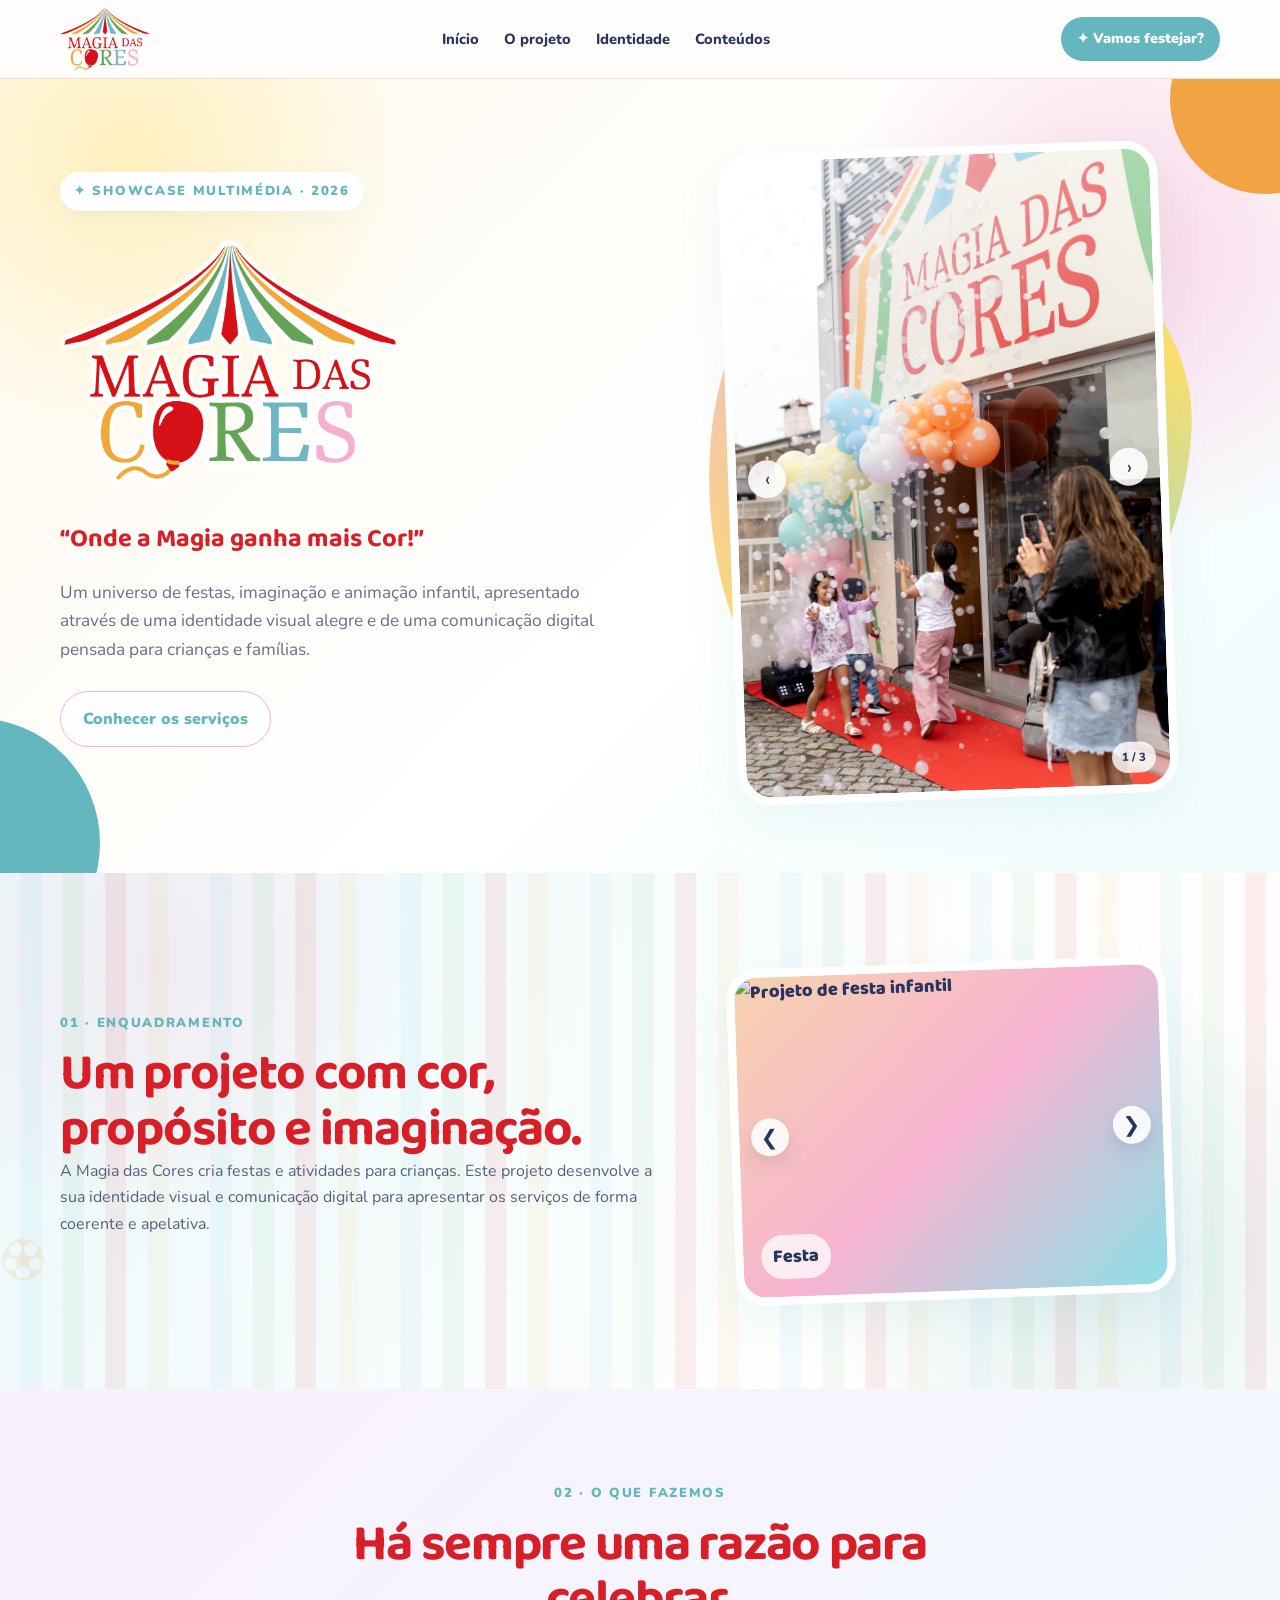
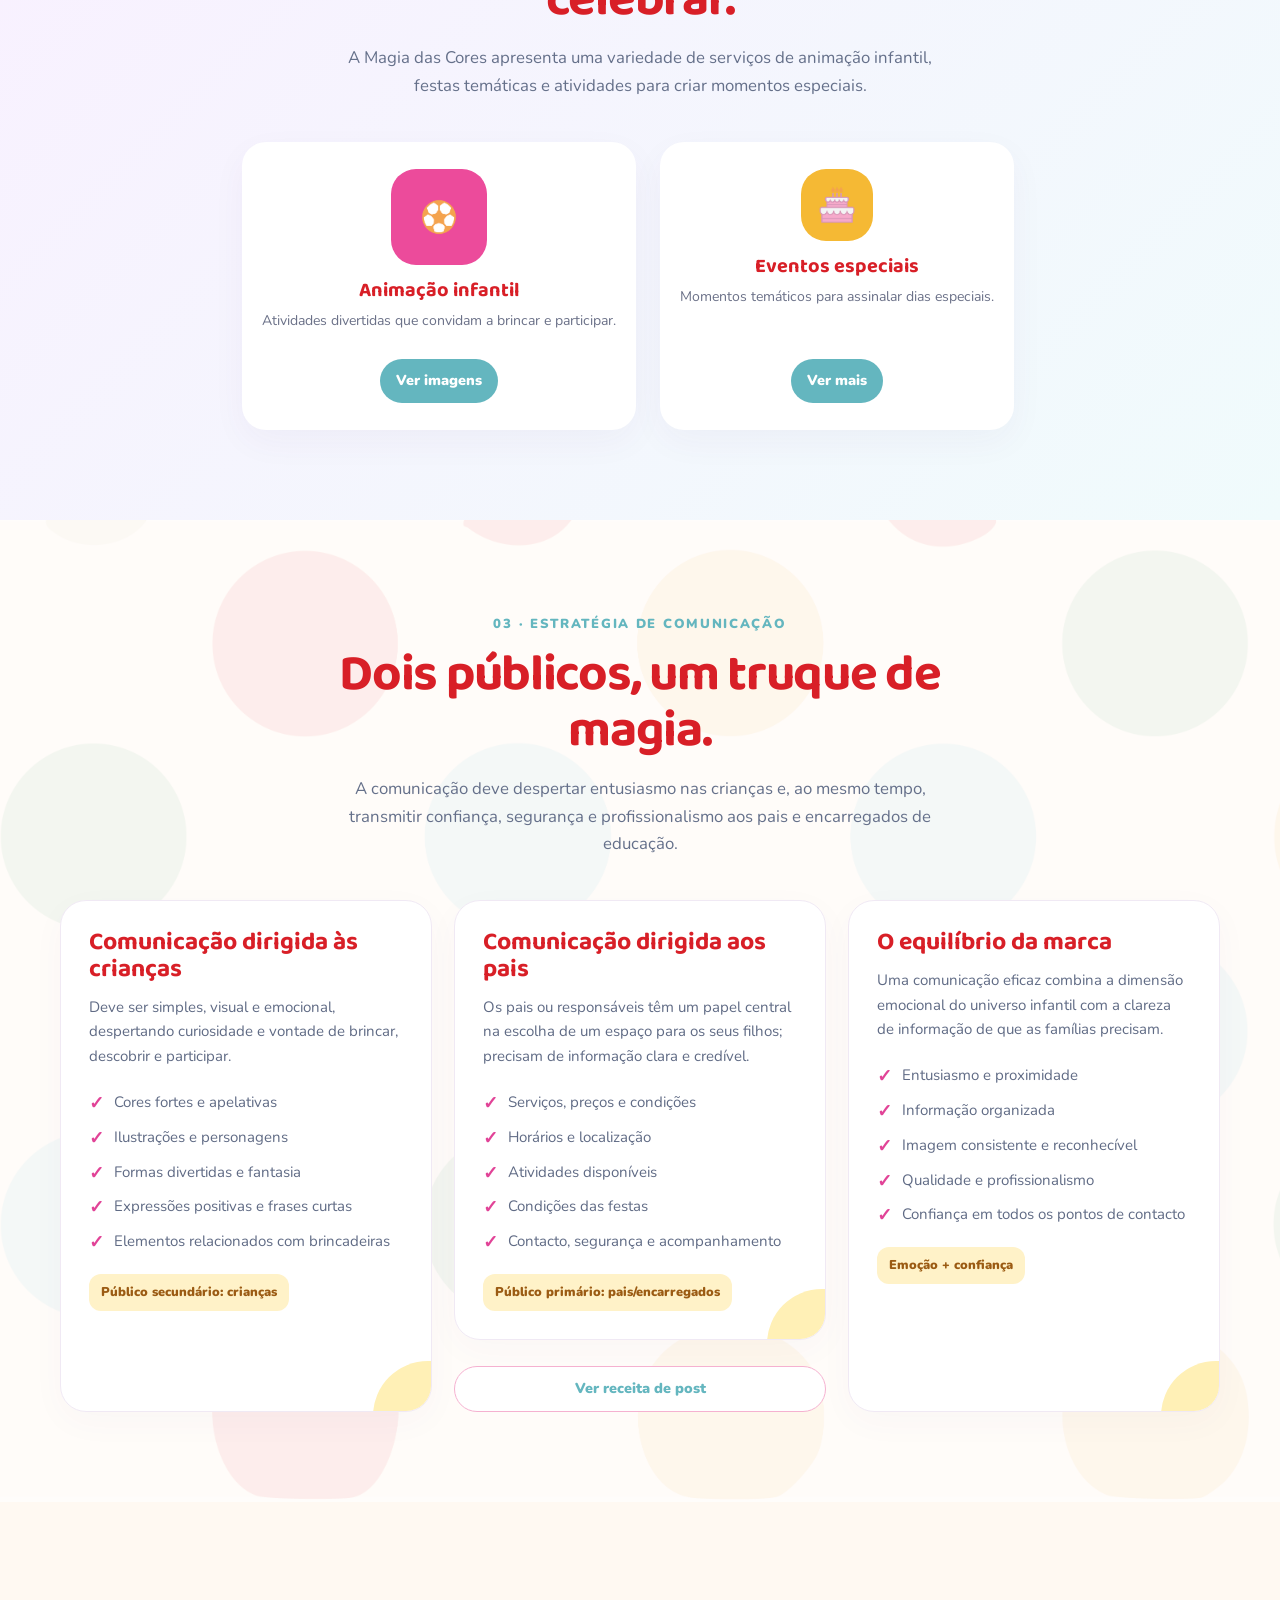
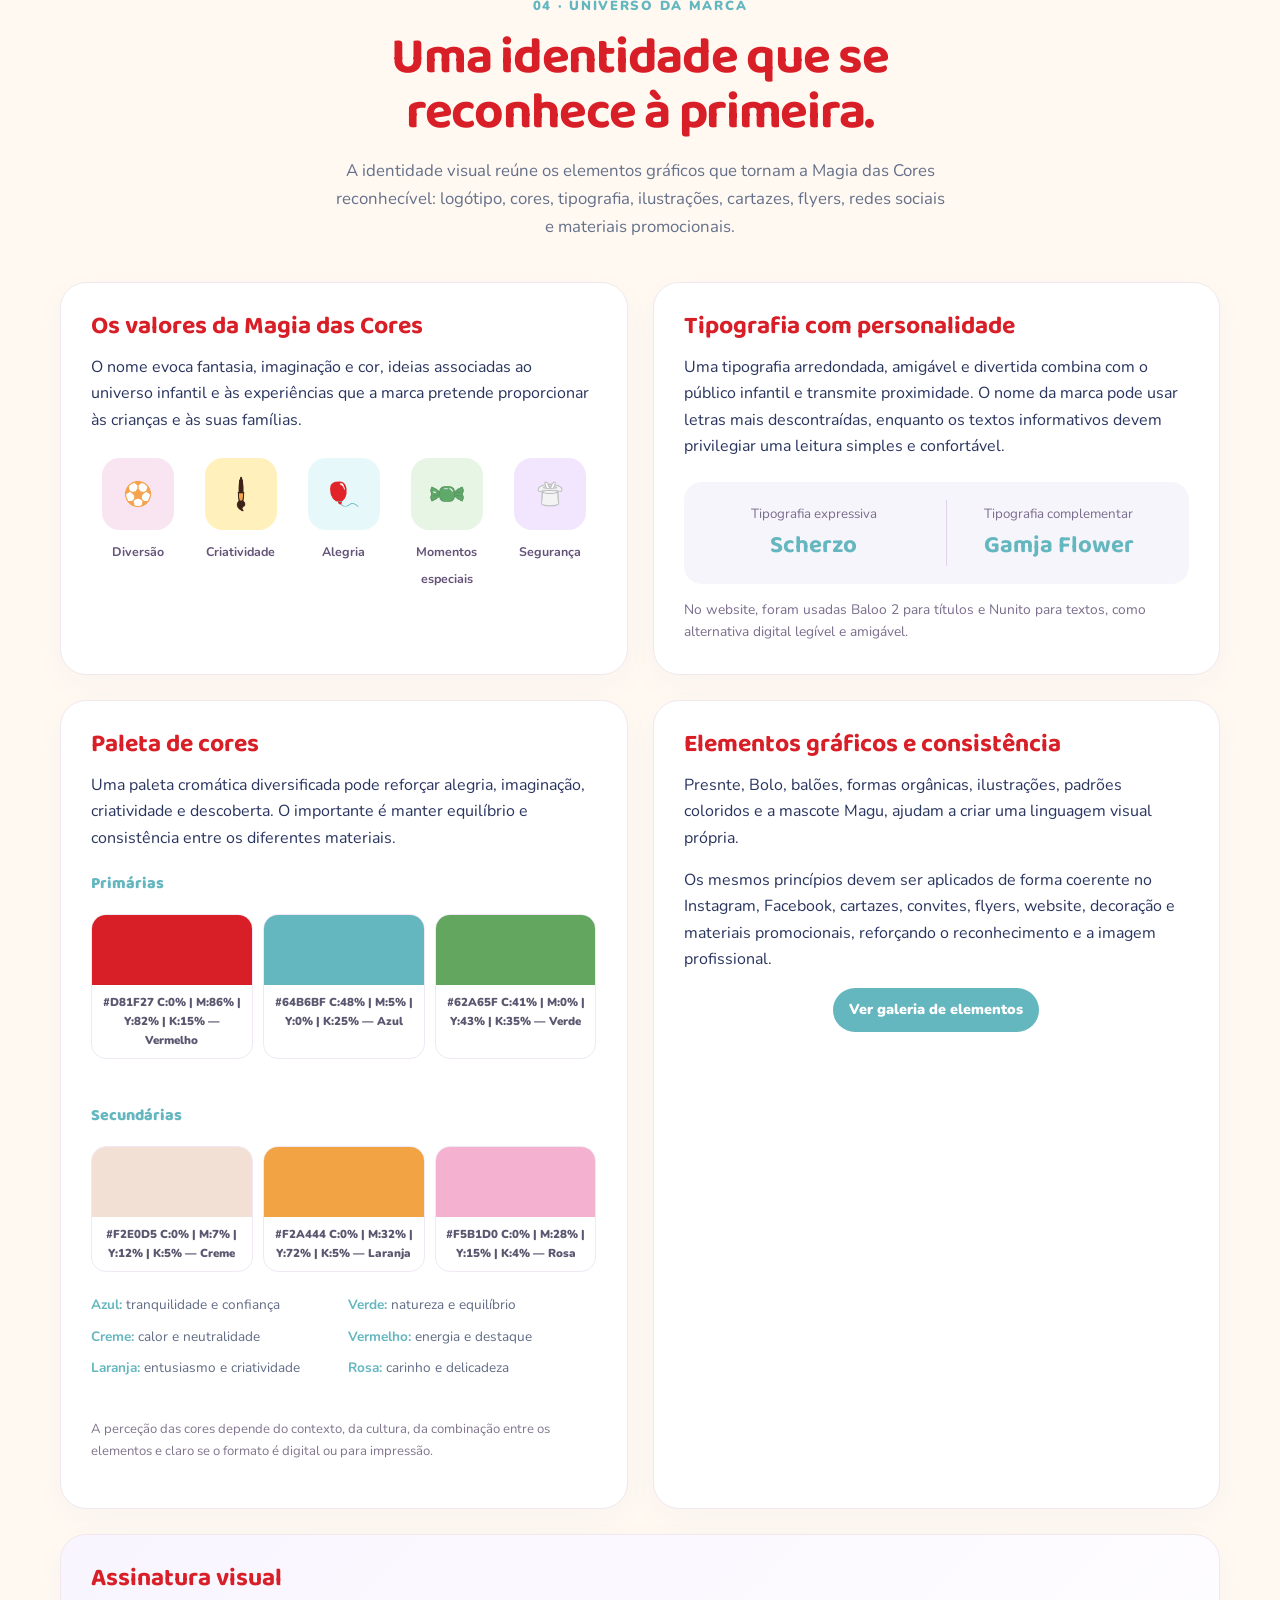
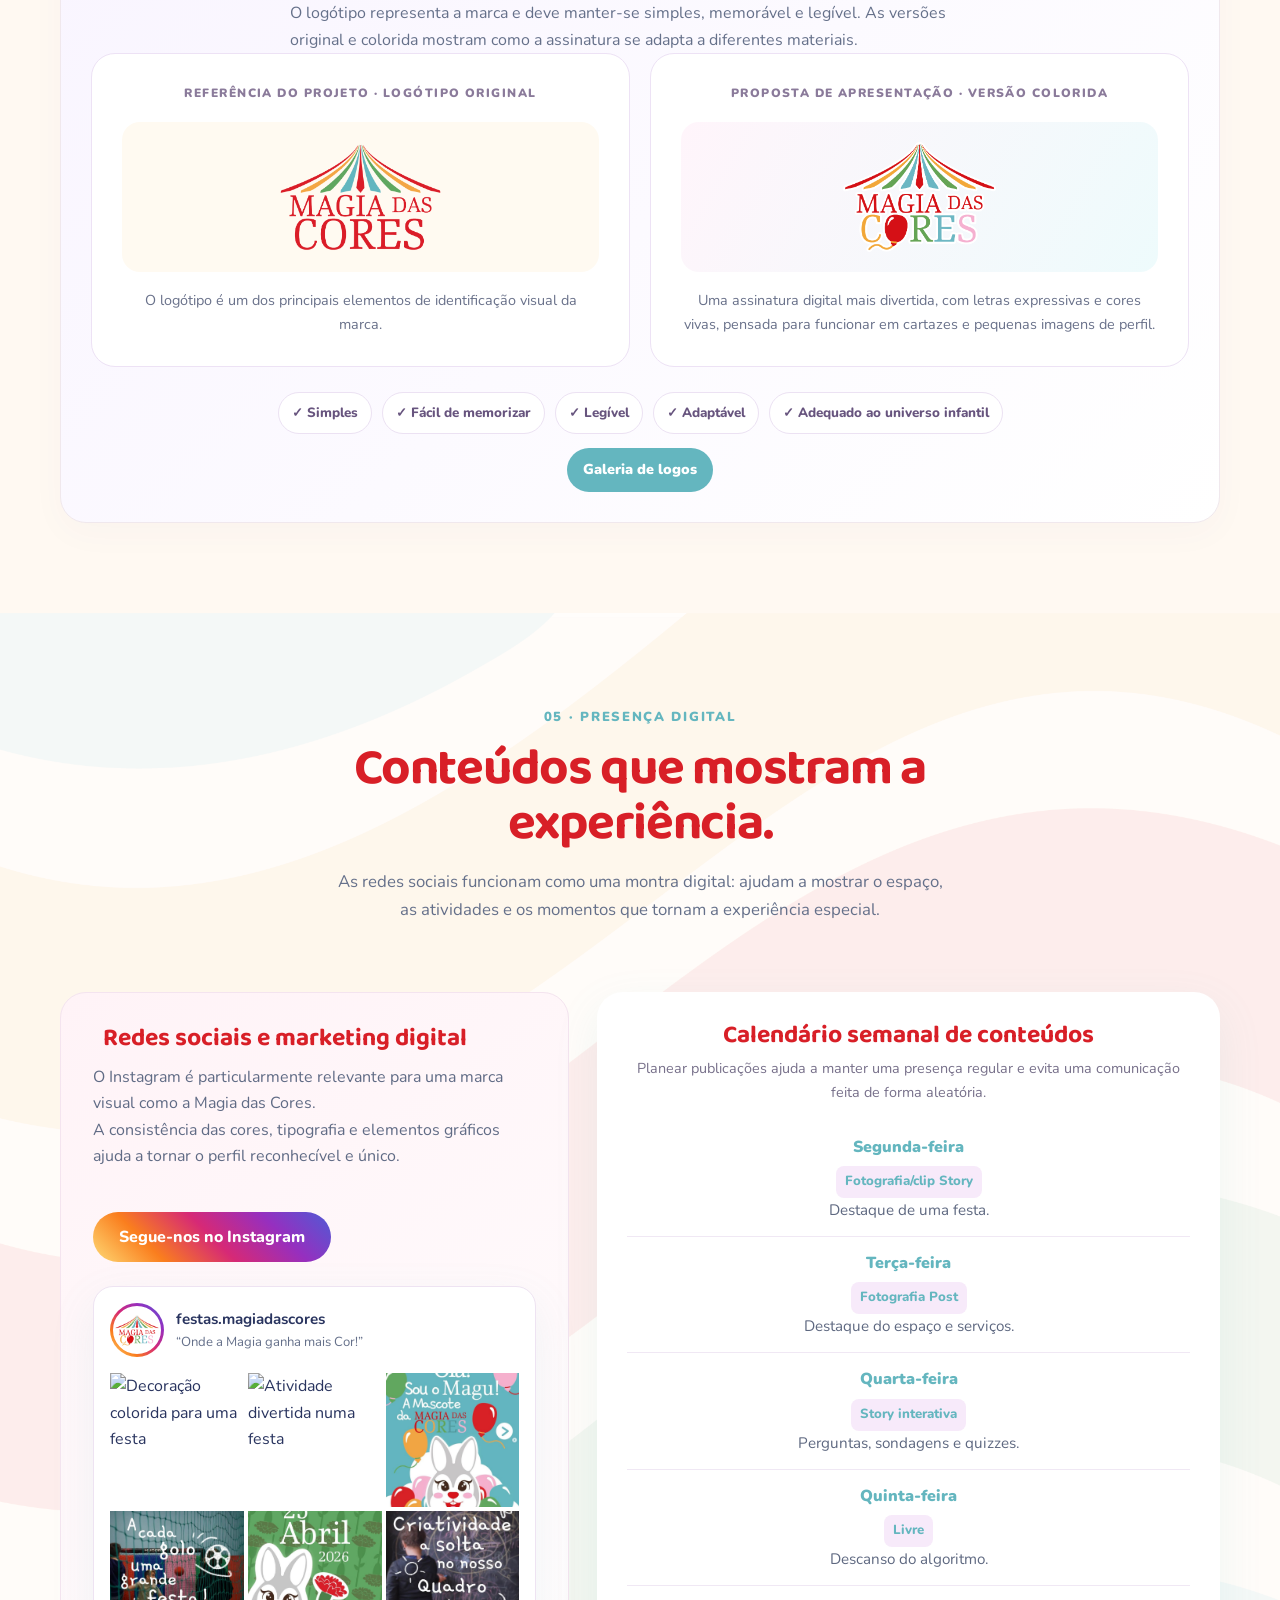
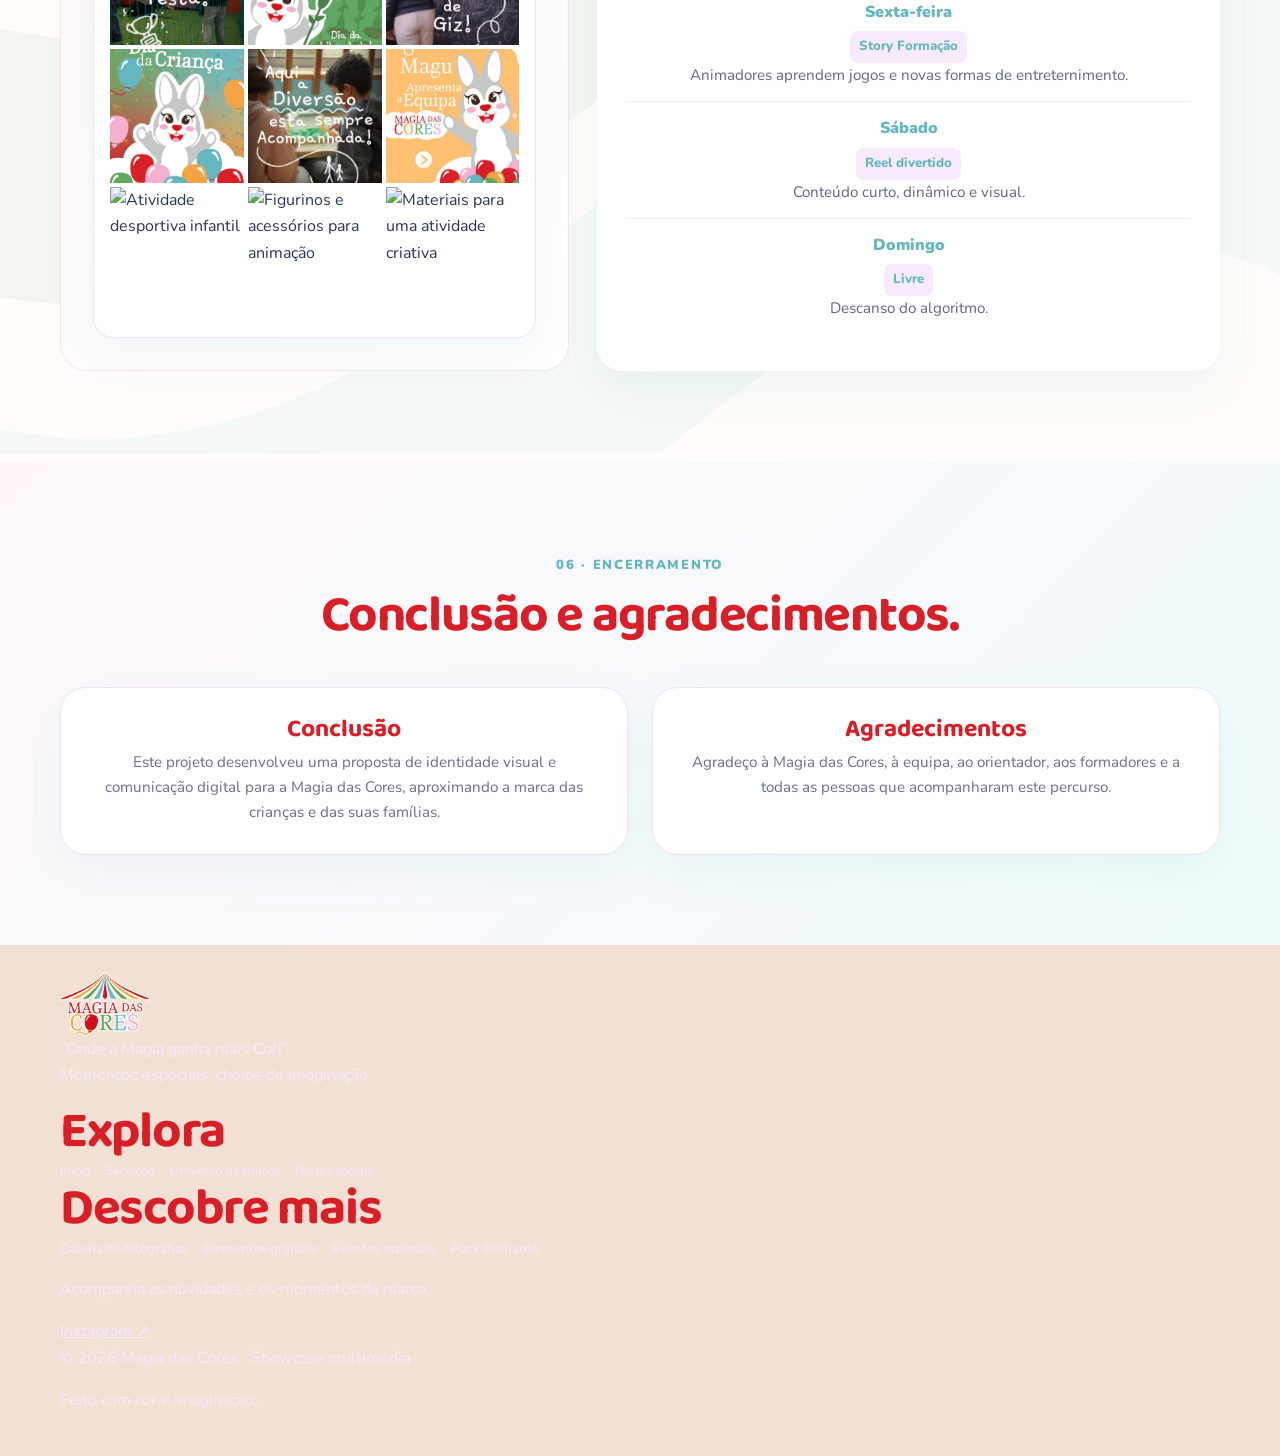
==== index.html @ 5f9c88b6 "Add files via upload" ====
<!DOCTYPE html>
<html lang="pt-PT">
<head>
  <meta charset="UTF-8">
  <meta name="viewport" content="width=device-width, initial-scale=1.0">
  <meta name="theme-color" content="#64b6bf">
  <meta name="description" content="Magia das Cores — festas, animação infantil e experiências cheias de cor. Showcase multimédia desenvolvido por Lurdes Costa.">
  <title>Magia das Cores — Onde a Magia ganha mais Cor!</title>
  <link rel="preconnect" href="https://fonts.googleapis.com">
  <link rel="preconnect" href="https://fonts.gstatic.com" crossorigin>
  <link href="https://fonts.googleapis.com/css2?family=Baloo+2:wght@400;500;600;700;800&family=Nunito:wght@400;500;600;700;800&display=swap" rel="stylesheet">
  <link href="https://fonts.googleapis.com/css2?family=Gamja+Flower&display=swap" rel="stylesheet">
  
  
  <style>

    
    /* 1. DESIGN TOKENS */

:root {
  /* Brand colors */
  --blue: #64b6bf;
  --green: #62a65f;
  --cream: #f2e0d5;
  --red: #d81f27;
  --orange: #f2a444;
  --pink: #f5b1d0;

 /*cores extra*/
  
  --purple: var(--blue);
  --purple-dark: #2b8a92;

  /* Interface cors */
  --ink: #29345f;
  --muted: #65708a;
  --paper: #fffdfb;
  --white: #ffffff;

  /* Layout */
  --max-width: 1160px;
  --header-height: 78px;
  --container-padding: 20px;
  --section-padding: 90px;

  /* Reusable efeitos */
  --shadow: 0 16px 45px rgba(100, 182, 191, 0.10);
  --radius: 26px;
  --transition: 0.2s ease;
}


/* 2. RESET & GLOBAL STYLES */

*,
*::before,
*::after {
  box-sizing: border-box;
}

html {
  scroll-behavior: smooth;
  scroll-padding-top: calc(var(--header-height) + 8px);
}

body {
  margin: 0;
  background: var(--paper);
  color: var(--ink);
  font-family: "Nunito", sans-serif;
  line-height: 1.65;
}

.font-previews {
  max-width: calc(var(--max-width));
  margin: 28px auto;
  padding: 22px;
  display: flex;
  gap: 18px;
  flex-wrap: wrap;
  align-items: flex-start;
}
.font-card {
  flex: 1 1 320px;
  background: var(--white);
  border-radius: 14px;
  padding: 18px;
  box-shadow: var(--shadow);
}
.font-sample { font-size: 40px; margin: 6px 0 10px; line-height: 1; }
.font-meta { color: var(--muted); font-size: 0.95rem; }
.font-sample.gamja { font-family: 'Gamja Flower', cursive; }
.font-sample.scherzo { font-family: 'Scherzo', serif; }
.font-note { margin-top:10px; color:var(--muted); font-size:0.92rem; }
.modal-overlay {
  position: fixed;
  inset: 0;
  background: rgba(10,10,12,0.6);
  display: none;
  align-items: center;
  justify-content: center;
  z-index: 60;
  padding: 24px;
}
.modal-overlay.is-open { display: flex; }
.modal-content {
  max-width: 920px;
  width: 100%;
  background: var(--white);
  border-radius: 12px;
  overflow: hidden;
  box-shadow: 0 30px 80px rgba(10,10,20,0.45);
}
.modal-body img { width: 100%; height: auto; display: block; }
.modal-close {
  position: absolute;
  right: 14px;
  top: 14px;
  background: rgba(255,255,255,0.9);
  border: 0;
  padding: 8px 10px;
  border-radius: 8px;
  cursor: pointer;
  font-weight: 900;
}

    /*ja a dar em maluca*/
    
h1,
h2,
h3,
h4,
.brand,
.display {
  margin: 0;
  color: var(--red);
  font-family: "Baloo 2", cursive;
  line-height: 1.08;
}

h1 {
  font-size: clamp(3.2rem, 8vw, 6.8rem);
  letter-spacing: -0.045em;
}

h2 {
  font-size: clamp(2.2rem, 4vw, 3.5rem);
  letter-spacing: -0.025em;
}

h3 {
  font-size: 1.55rem;
}

p {
  margin: 0 0 1rem;
}

a {
  color: inherit;
}

img {
  display: block;
  max-width: 100%;
  height: auto;
}

button,
input,
textarea {
  font: inherit;
}

button {
  cursor: pointer;
}


/* 3. REUSABLE LAYOUT e slay que fode*/

.container {
  width: min(
    var(--max-width),
    calc(100% - var(--container-padding) * 2)
  );
  margin-inline: auto;
}

.section {
  position: relative;
  padding-block: var(--section-padding);
  overflow: hidden;
}

.section-head {
  max-width: 700px;
  margin: 0 auto 42px;
  text-align: center;
}

.section-head p {
  max-width: 620px;
  margin: 16px auto 0;
  color: var(--muted);
  font-size: 1.05rem;
}

.eyebrow {
  display: inline-flex;
  align-items: center;
  gap: 8px;
  margin-bottom: 13px;
  color: var(--purple);
  font-size: 0.82rem;
  font-weight: 900;
  letter-spacing: 0.13em;
  text-transform: uppercase;
}

.pill {
  display: inline-flex;
  align-items: center;
  gap: 8px;
  padding: 9px 15px;
  border-radius: 999px;
  background: var(--pink);
  color: var(--purple);
  font-size: 0.86rem;
  font-weight: 900;
}


/* 4. botoes em todo o lugar que é canto */

.btn {
  display: inline-flex;
  align-items: center;
  justify-content: center;
  gap: 10px;
  padding: 14px 22px;
  border: 0;
  border-radius: 999px;
  font-weight: 900;
  text-decoration: none;
  transition:
    transform var(--transition),
    box-shadow var(--transition),
    background var(--transition);
}

.btn:hover {
  transform: translateY(-3px);
  box-shadow: 0 10px 24px rgba(100, 182, 191, 0.14);
}

.btn-primary {
  background: var(--purple);
  color: var(--white);
}

.btn-secondary {
  border: 1px solid var(--pink);
  background: var(--white);
  color: var(--purple);
}

.btn-small {
  padding: 10px 16px;
  font-size: 0.9rem;
}


/* 5. HEADER OMBROS SEM JOELHOS NEM PÉS */

.site-header {
  position: sticky;
  top: 0;
  z-index: 20;
  border-bottom: 1px solid var(--cream);
  background: var(--paper);
  backdrop-filter: blur(16px);
}

.nav {
  display: flex;
  height: var(--header-height);
  align-items: center;
  justify-content: space-between;
  gap: 20px;
}

/* TA AQUI O LOGO CEGA */
.brand {
  display: inline-flex;
  flex-shrink: 0;
  align-items: center;
  gap: 10px;
  text-decoration: none;
}

.brand-logo {
  display: block;
  width: 90px;
  max-width: 100%;
  height: auto;
  object-fit: contain;
}

/* Nao mexas é so texto backup */
.brand-word {
  font-size: 1.3rem;
  font-weight: 800;
  line-height: 0.95;
}

.brand-word span:nth-child(1) {
  color: var(--pink);
}

.brand-word span:nth-child(2) {
  color: var(--orange);
}

.brand-word span:nth-child(3) {
  color: var(--blue);
}

.nav-links {
  display: flex;
  align-items: center;
  gap: 25px;
}

.nav-links a {
  position: relative;
  color: var(--ink);
  font-size: 0.92rem;
  font-weight: 800;
  text-decoration: none;
}

.nav-links a::after {
  position: absolute;
  bottom: -7px;
  left: 0;
  width: 0;
  height: 3px;
  border-radius: 5px;
  background: var(--pink);
  content: "";
  transition: width var(--transition);
}

.nav-links a:hover::after {
  width: 100%;
}

.nav-cta {
  white-space: nowrap;
}

.menu-toggle {
  display: none;
  padding: 10px 13px;
  border: 0;
  border-radius: 13px;
  background: var(--pink);
  color: var(--purple);
  font-size: 1.3rem;
}


/* 6. MY HERO TIRA ME DAQUI */

.hero {
  position: relative;
  isolation: isolate;
  padding: 68px 0 74px;
  overflow: hidden;
  background:
    radial-gradient(circle at 10% 10%, #fff0bf 0, transparent 22%),
    radial-gradient(circle at 88% 22%, #f9d6e7 0, transparent 23%),
    linear-gradient(135deg, #fffaf0, #fff 58%, #effbfc);
}

.hero::before,
.hero::after {
  position: absolute;
  z-index: -1;
  border-radius: 50%;
  content: "";
}

.hero::before {
  bottom: -95px;
  left: -150px;
  width: 250px;
  height: 250px;
  background: var(--blue);
}

.hero::after {
  top: -75px;
  right: -80px;
  width: 190px;
  height: 190px;
  background: var(--orange);
}

.hero-grid {
  display: grid;
  grid-template-columns: 1.02fr 0.98fr;
  align-items: center;
  gap: 50px;
}

.hero-copy .eyebrow {
  padding: 9px 14px;
  border-radius: 999px;
  background: var(--white);
  box-shadow: 0 7px 22px rgba(100,182,191,0.08);
}

.hero-logo {
  margin: 16px 0 8px;
}

.hero-logo img {
  display: block;
  width: min(100%, 340px);
  height: auto;
}

.hero-tagline {
  margin-bottom: 18px;
  color: var(--red);
  font-family: "Baloo 2", cursive;
  font-size: clamp(1.2rem, 2vw, 1.7rem);
  font-weight: 700;
}

.hero-copy > p {
  max-width: 540px;
  color: var(--muted);
  font-size: 1.08rem;
}

.hero-actions {
  display: flex;
  flex-wrap: wrap;
  gap: 12px;
  margin: 27px 0;
}

.hero-meta {
  display: flex;
  align-items: center;
  gap: 10px;
  color: var(--muted);
  font-size: 0.88rem;
  font-weight: 800;
}

.hero-meta .dots {
  color: var(--orange);
  letter-spacing: 4px;
}


/* 7. HERO ILLUSTRAÇOES HELP */

.hero-art {
  position: relative;
  display: grid;
  min-height: 400px;
  place-items: center;
}

.art-blob {
  position: absolute;
  width: 88%;
  height: 86%;
  border-radius: 42% 58% 62% 38% / 48% 40% 60% 52%;
  background: linear-gradient(140deg, #f6b8d8, #ffdf6a 55%, #8bdde1);
  transform: rotate(4deg);
}

.photo-slider {
  position: relative;
  width: min(100%, 440px);
  min-height: 330px;
  overflow: hidden;
  border: 8px solid var(--white);
  border-radius: 34px;
  background: var(--white);
  box-shadow: var(--shadow);
  transform: rotate(-2deg);
}

.photo-track {
  display: flex;
  width: 100%;
  height: 100%;
  transition: transform 0.35s ease;
}

.photo-slide {
  position: relative;
  display: flex;
  flex: 0 0 100%;
  min-height: 330px;
  padding: 0;
  background: linear-gradient(180deg, #fffaf5 0%, #f8f6ff 100%);
  overflow: hidden;
}

.photo-slide img {
  width: 100%;
  height: 100%;
  object-fit: cover;
  display: block;
}

.photo-tile {
  position: relative;
  display: flex;
  align-items: end;
  justify-content: flex-start;
  width: 100%;
  min-height: 330px;
  padding: 18px;
  border-radius: 26px;
  overflow: hidden;
  box-shadow: inset 0 0 0 1px rgba(255,255,255,0.3);
}

.photo-tile::before {
  position: absolute;
  inset: 0;
  content: "";
  background: linear-gradient(180deg, rgba(255,255,255,0.08), rgba(20,25,40,0.15));
}

.photo-tile span {
  position: relative;
  z-index: 1;
  padding: 6px 10px;
  border-radius: 999px;
  background: rgba(255,255,255,0.75);
  color: var(--ink);
  font-size: 0.72rem;
  font-weight: 900;
}

.photo-tile--1 {
  background: linear-gradient(135deg, #f7d2ae, #f7b4d2 50%, #8ddfe6);
}

.photo-tile--2 {
  background: linear-gradient(135deg, #b5ebff, #8bd8c6 50%, #ffd76f);
}

.photo-tile--3 {
  background: linear-gradient(135deg, #f9d6e7, #f3b25d 45%, #7fc7d4);
}

.photo-tile--4 {
  background: linear-gradient(135deg, #8eccb5, #f0d0d8 48%, #ffae73);
}

.photo-slider-btn {
  position: absolute;
  top: 50%;
  z-index: 5;
  display: grid;
  place-items: center;
  width: 38px;
  height: 38px;
  border: 0;
  border-radius: 50%;
  background: rgba(255,255,255,0.88);
  box-shadow: 0 8px 18px rgba(41, 52, 95, 0.12);
  color: var(--ink);
  font-size: 1.3rem;
  cursor: pointer;
  transform: translateY(-50%);
  transition: transform var(--transition), background var(--transition);
}

.photo-slider-btn:hover {
  transform: translateY(-50%) scale(1.04);
  background: var(--white);
}

.photo-slider-btn.prev {
  left: 12px;
}

.photo-slider-btn.next {
  right: 12px;
}

.photo-slider-label {
  position: absolute;
  right: 14px;
  bottom: 12px;
  z-index: 5;
  padding: 6px 10px;
  border-radius: 999px;
  background: rgba(255,255,255,0.8);
  color: var(--ink);
  font-size: 0.72rem;
  font-weight: 800;
}

.float-note {
  position: absolute;
  right: -4px;
  bottom: 34px;
  padding: 13px 18px;
  border-radius: 18px;
  background: var(--purple);
  color: var(--white);
  box-shadow: var(--shadow);
  font-family: "Baloo 2", cursive;
  font-size: 1.2rem;
  transform: rotate(5deg);
}

@keyframes float {
  0%,
  100% {
    transform: translateY(0) rotate(0);
  }

  50% {
    transform: translateY(-12px) rotate(8deg);
  }
}

    /*TA TUDO A DAR AQUI NO TOUCHING LURDES*/


/* 8. INTRODUCTION STRIP tease e choro*/

.intro-strip {
  padding: 32px 0;
  border-bottom: 1px solid #f2eaf5;
  background: var(--white);
}

.intro-grid {
  display: grid;
  grid-template-columns: repeat(2, 1fr);
  gap: 30px;
}

.intro-item {
  display: flex;
  align-items: flex-start;
  gap: 18px;
  padding: 12px 18px;
}

.intro-icon {
  display: grid;
  flex: 0 0 52px;
  width: 52px;
  height: 52px;
  place-items: center;
  border-radius: 17px;
  background: #f7eafa;
  font-size: 1.6rem;
}

.intro-item h3 {
  margin-bottom: 8px;
}

.intro-item p {
  margin: 0;
  color: var(--muted);
  font-size: 0.95rem;
}

.intro-item + .intro-item {
  border-left: 1px solid #eee3f2;
}


/* 9. ABOUT SECT */

.about-section {
  position: relative;
  isolation: isolate;
  overflow: hidden;
  background:
    radial-gradient(circle at 12% 18%, rgba(245,177,208,0.2), transparent 22%),
    radial-gradient(circle at 86% 76%, rgba(100,182,191,0.2), transparent 25%),
    linear-gradient(120deg, #eaf9fc, #fff 72%);
}

.about-section::before,
.about-section::after {
  position: absolute;
  z-index: -1;
  content: "";
  pointer-events: none;
}

.about-section::before {
  inset: 0;
  background: url("padrao01.png") repeat;
  background-size: 190px;
  opacity: 0.07;
}

.about-section::after {
  top: 10%;
  right: 4%;
  width: 100%;
  height: 80%;
  background: url("bola.png") left 3% bottom 8% / 76px auto no-repeat;
  opacity: 0.17;
}

.about-grid {
  display: grid;
  grid-template-columns: 1fr 0.8fr;
  align-items: center;
  gap: 50px;
}

.text-photo-section {
  background: linear-gradient(120deg, #fdf8ff, #f3fcff 70%);
}

.text-photo-layout {
  display: grid;
  grid-template-columns: 1.05fr 0.95fr;
  align-items: center;
  gap: 28px;
}

.text-content {
  max-width: 620px;
}

.text-content p {
  color: #53617c;
}

.text-content p + p {
  margin-top: 15px;
}

.text-photo-layout .photo-slider {
  width: min(100%, 440px);
  min-height: 320px;
  margin-inline: auto;
  overflow: hidden;
  border: 8px solid var(--white);
  border-radius: 30px;
  background: var(--white);
  box-shadow: var(--shadow);
}

.text-photo-layout .slider-track {
  display: flex;
  width: 100%;
  height: 100%;
  transition: transform 0.35s ease;
}

.text-photo-layout .slide {
  position: relative;
  display: flex;
  flex: 0 0 100%;
  align-items: end;
  justify-content: flex-start;
  min-height: 320px;
  padding: 18px;
  overflow: hidden;
  border-radius: 22px;
  color: var(--ink);
  font-family: "Baloo 2", cursive;
  font-size: 1.15rem;
  font-weight: 800;
}

.text-photo-layout .slide img {
  position: absolute;
  inset: 0;
  width: 100%;
  height: 100%;
  object-fit: cover;
  display: block;
}

.text-photo-layout .slide span {
  position: relative;
  z-index: 1;
  display: inline-flex;
  padding: 7px 12px;
  border-radius: 999px;
  background: rgba(255,255,255,0.75);
}

.text-photo-layout .slide--1 {
  background: linear-gradient(135deg, #f7d2ae, #f7b4d2 50%, #8ddfe6);
}

.text-photo-layout .slide--2 {
  background: linear-gradient(135deg, #b5ebff, #8bd8c6 50%, #ffd76f);
}

.text-photo-layout .slide--3 {
  background: linear-gradient(135deg, #f9d6e7, #f3b25d 45%, #7fc7d4);
}

.text-photo-layout .slider-arrow {
  position: absolute;
  top: 50%;
  z-index: 4;
  display: grid;
  place-items: center;
  width: 38px;
  height: 38px;
  border: 0;
  border-radius: 50%;
  background: rgba(255,255,255,0.88);
  box-shadow: 0 8px 18px rgba(41, 52, 95, 0.12);
  color: var(--ink);
  font-size: 1.3rem;
  cursor: pointer;
  transform: translateY(-50%);
}

.text-photo-layout .slider-arrow.prev { left: 12px; }
.text-photo-layout .slider-arrow.next { right: 12px; }

.text-photo-layout .slider-dots {
  display: flex;
  justify-content: center;
  gap: 8px;
  margin-top: 12px;
}

.text-photo-layout .slider-dot {
  width: 11px;
  height: 11px;
  border-radius: 50%;
  background: rgba(100, 182, 191, 0.28);
  transition: transform var(--transition), background var(--transition);
}

.text-photo-layout .slider-dot.is-active {
  background: var(--blue);
  transform: scale(1.15);
}

.quote-art {
  position: relative;
  padding: 34px;
  border-radius: 34px;
  background: var(--white);
  box-shadow: var(--shadow);
  text-align: center;
  transform: rotate(2deg);
}

.quote-art::before {
  position: absolute;
  top: -20px;
  right: 30px;
  color: #ffbe30;
  font-size: 3rem;
  content: "✦";
}

.quote-art .brush {
  display: block;
  padding: 15px 10px;
  border-radius: 8px;
  background: #ffdc5c;
  color: #35406e;
  font-family: "Baloo 2", cursive;
  font-size: 1.8rem;
  transform: rotate(-4deg);
}

.quote-art .brush:last-of-type {
  margin-top: 8px;
  background: #60cbd1;
  color: var(--white);
  transform: rotate(3deg);
}

.quote-art p {
  margin: 22px 0 0;
  color: var(--purple);
  font-family: "Baloo 2", cursive;
  font-size: 1.1rem;
}

@media (max-width: 740px) {
  .text-photo-layout {
    grid-template-columns: 1fr;
  }

  .text-content {
    max-width: 100%;
    text-align: center;
  }
}


/* 10. fotos slide */

.audience-grid {
  display: grid;
  grid-template-columns: repeat(3, 1fr);
  gap: 22px;
}
/*porque que tas todo lagado ???????????? NOTA*/
    
.info-card {
  position: relative;
  overflow: hidden;
  padding: 28px;
  border: 1px solid #f0e9f4;
  border-radius: var(--radius);
  background: var(--white);
  box-shadow: 0 10px 35px #58317908;
}

.info-card::after {
  position: absolute;
  right: -52px;
  bottom: -60px;
  z-index: 0;
  width: 110px;
  height: 110px;
  border-radius: 50%;
  background: #fff0b6;
  content: "";
}

.info-card > * {
  position: relative;
  z-index: 1;
}

/* Flip cartao */
.flip-card {
  perspective: 1200px;
}

.flip-inner {
  position: relative;
  width: 100%;
  height: 100%;
  transition: transform 0.7s cubic-bezier(.2,.9,.3,1);
  transform-style: preserve-3d;
}

.flip-card:hover .flip-inner,
.flip-card.is-flipped .flip-inner {
  transform: rotateY(180deg);
}

.flip-front,
.flip-back {
  position: relative;
  backface-visibility: hidden;
  -webkit-backface-visibility: hidden;
}

.flip-front { z-index: 2; }

.flip-back {
  position: absolute;
  inset: 0;
  transform: rotateY(180deg);
  display: flex;
  align-items: center;
  justify-content: center;
  overflow: hidden;
  border-radius: inherit;
}

.flip-back img {
  width: 100%;
  height: 100%;
  object-fit: cover;
  display: block;
  filter: saturate(1.03) contrast(0.98);
}

.flip-back--slideshow img {
  position: absolute;
  inset: 0;
}

.flip-back--slideshow img:nth-child(2) {
  opacity: 0;
  animation: flip-back-photo-crossfade 8s ease-in-out infinite;
}

@keyframes flip-back-photo-crossfade {
  0%, 40% { opacity: 0; }
  50%, 90% { opacity: 1; }
  100% { opacity: 0; }
}

.card-icon {
  display: grid;
  width: 48px;
  height: 48px;
  margin-bottom: 17px;
  place-items: center;
  border-radius: 16px;
  background: #f8e8f2;
  font-size: 1.5rem;
}

.info-card h3 {
  margin-bottom: 12px;
}

.info-card p,
.info-card li {
  color: #606b85;
  font-size: 0.94rem;
}

.check-list,
.plain-list {
  margin: 14px 0 0;
  padding: 0;
  list-style: none;
}

.check-list li {
  position: relative;
  padding: 5px 0 5px 25px;
}

.check-list li::before {
  position: absolute;
  top: 4px;
  left: 0;
  color: #e14397;
  font-size: 1.1rem;
  font-weight: 900;
  content: "✓";
}

.audience-tag {
  display: inline-block;
  margin-top: 15px;
  padding: 8px 12px;
  border-radius: 12px;
  background: #fff2c8;
  color: #9b5b13;
  font-size: 0.8rem;
  font-weight: 900;
}


/*11. CALENDARARIO */

.social-section {
  isolation: isolate;
}

.social-section::before {
  position: absolute;
  z-index: -1;
  inset: 0;
  background: url("padrao03.png") center / cover no-repeat;
  content: "";
  opacity: 0.07;
  pointer-events: none;
}

.social-layout {
  display: grid;
  grid-template-columns: 0.9fr 1.1fr;
  align-items: stretch;
  gap: 28px;
}

.social-card {
  padding: 32px;
  border: 1px solid #f4e4ef;
  border-radius: var(--radius);
  background: linear-gradient(145deg, #fff3f7, #fff);
}

.social-card h3 {
  display: flex;
  align-items: center;
  gap: 10px;
  margin-bottom: 12px;
}

.social-card p {
  color: #606b85;
}

.instagram-button {
  display: inline-block;
  padding: 12px 26px;
  border-radius: 30px;
  background: linear-gradient(45deg, #feda75, #fa7e1e, #d62976, #962fbf, #4f5bd5);
  color: var(--white);
  font-size: 16px;
  font-weight: 800;
  text-decoration: none;
  transition: transform 0.3s ease, opacity 0.3s ease;
}

.instagram-button:hover {
  transform: scale(1.05);
  opacity: 0.9;
}

.instagram-preview {
  margin-top: 24px;
  padding: 16px;
  overflow: hidden;
  border: 1px solid #eee3f2;
  border-radius: 20px;
  background: var(--white);
  box-shadow: var(--shadow);
}

.instagram-profile {
  display: flex;
  align-items: center;
  gap: 12px;
  margin-bottom: 16px;
}

.instagram-avatar {
  flex: 0 0 54px;
  padding: 3px;
  border-radius: 50%;
  background: linear-gradient(45deg, #feda75, #fa7e1e, #d62976, #962fbf, #4f5bd5);
}

.instagram-avatar img {
  width: 48px;
  height: 48px;
  border: 2px solid var(--white);
  border-radius: 50%;
  background: var(--white);
  object-fit: contain;
}

.instagram-profile-copy {
  min-width: 0;
}

.instagram-profile-copy strong,
.instagram-profile-copy span {
  display: block;
}

.instagram-profile-copy strong {
  overflow: hidden;
  color: var(--ink);
  font-size: 0.95rem;
  text-overflow: ellipsis;
  white-space: nowrap;
}

.instagram-profile-copy span {
  color: var(--muted);
  font-size: 0.82rem;
}

.instagram-posts {
  display: grid;
  grid-template-columns: repeat(3, minmax(0, 1fr));
  gap: 4px;
}

.instagram-posts img {
  width: 100%;
  aspect-ratio: 1;
  object-fit: cover;
}

    /*que nome nem adivinhar bruh*/

.social-bullets {
  display: grid;
  grid-template-columns: repeat(2, 1fr);
  gap: 8px;
  margin-top: 18px;
}

.social-bullets span {
  padding: 9px 11px;
  border-radius: 12px;
  background: var(--white);
  color: #67547e;
  font-size: 0.88rem;
  font-weight: 800;
}
    /*balas e bolinhos*/

.calendar {
  padding: 30px;
  border-radius: var(--radius);
  background: var(--white);
  box-shadow: var(--shadow);
  text-align: center;
}

.calendar-row {
  display: grid;
  grid-template-columns: 1fr;
  justify-items: center;
  gap: 6px;
  padding: 13px 0;
  border-bottom: 1px solid #f0e8f4;
}

.calendar-row:last-child {
  border-bottom: 0;
}

.calendar-day {
  color: var(--purple);
  font-weight: 900;
}

.calendar-content {
  color: #5e6880;
  font-size: 0.95rem;
}

.closing-note {
  justify-content: center;
  text-align: center;
}

.closing-note > div:last-child {
  max-width: 760px;
}

.closing-section {
  background: linear-gradient(135deg, #fff7fa, #effbfc);
}

.closing-section .intro-grid {
  gap: 24px;
}

.closing-section .intro-item {
  padding: 28px;
  border: 1px solid #eee3f2;
  border-radius: var(--radius);
  background: var(--white);
  box-shadow: var(--shadow);
}

.calendar-content span {
  display: inline-block;
  padding: 5px 9px;
  border-radius: 8px;
  background: #f7eafa;
  color: var(--purple);
  font-size: 0.83rem;
  font-weight: 800;
}


/* 12. BRAND IDENTITY VERY IMPORTANTE */

.identity-section {
  background: #fff9f2;
}

.identity-grid {
  display: grid;
  grid-template-columns: repeat(2, 1fr);
  gap: 25px;
}

.identity-panel {
  padding: 30px;
  border: 1px solid #f0e8ed;
  border-radius: var(--radius);
  background: var(--white);
  box-shadow: 0 10px 35px #58317908;
}

.identity-panel h3 {
  margin-bottom: 14px;
}

.values-grid {
  display: grid;
  grid-template-columns: repeat(5, 1fr);
  gap: 10px;
  margin-top: 25px;
}

.value {
  text-align: center;
}

.value-icon {
  display: grid;
  width: 72px;
  height: 72px;
  margin: 0 auto 8px;
  place-items: center;
  border-radius: 18px;
  background: #f9e4f1;
  font-size: 1.5rem;
}

.value-icon img {
  width: 68px;
  height: 68px;
  object-fit: contain;
}

.value:nth-child(2) .value-icon {
  background: #fff0bc;
}

.value:nth-child(3) .value-icon {
  background: #e7f8fa;
}

.value:nth-child(4) .value-icon {
  background: #e7f5e5;
}

.value:nth-child(5) .value-icon {
  background: #f2e6ff;
}

.value strong {
  color: #655379;
  font-size: 0.78rem;
}

/*NAO DA PA METER A SCHERZO SO A GAMJA CAGA NISSO LISTA COM OUTRAS*/
/* Typography samples */

.type-samples {
  display: flex;
  align-items: center;
  gap: 20px;
  margin-top: 22px;
  padding: 18px;
  border-radius: 18px;
  background: #f7f5fc;
}

.type-sample {
  flex: 1;
  text-align: center;
}

.type-sample strong {
  display: block;
  color: var(--purple);
  font-family: "Baloo 2", cursive;
  font-size: 1.5rem;
}

.type-sample small {
  color: #7a6c8c;
}

.type-sample + .type-sample {
  border-left: 1px solid #ded3ea;
}


/* Brand color palette */

.palette {
  display: flex;
  flex-wrap: wrap;
  gap: 10px;
  margin: 22px 0;
}

.swatch {
  flex: 1;
  min-width: 70px;
  overflow: hidden;
  border: 1px solid #f0e8f4;
  border-radius: 15px;
  background: var(--white);
}

.swatch-color {
  height: 70px;
}

.swatch-label {
  padding: 8px 4px;
  color: #5c5770;
  font-size: 0.72rem;
  font-weight: 900;
  text-align: center;
}

.color-notes {
  display: grid;
  grid-template-columns: repeat(2, 1fr);
  gap: 9px;
}

.color-notes span {
  color: #606b85;
  font-size: 0.85rem;
}

.color-notes b {
  color: var(--purple);
}

.graphic-elements {
  display: flex;
  flex-wrap: wrap;
  gap: 10px;
  margin-top: 18px;
}

.graphic-elements span {
  padding: 8px 12px;
  border-radius: 999px;
  background: #f7eafa;
  color: #68438d;
  font-size: 0.84rem;
  font-weight: 800;
}

/* Palette GRUPOS (Primary / Secondary) */
.palette-groups {
  display: flex;
  gap: 18px;
  flex-wrap: wrap;
  margin-top: 12px;
}
.palette-group {
  flex: 1 1 320px;
}
.palette-group h4 {
  margin: 8px 0 10px;
  font-size: 1rem;
  color: var(--purple);
  font-weight: 900;
}


/* 13. SERVICES? */

.services-section {
  background: linear-gradient(135deg, #f9f0ff, #f0fbfc);
}

.services-grid {
  display: grid;
  grid-template-columns: repeat(4, 1fr);
  gap: 18px;
}

.service {
  padding: 27px 20px;
  border-radius: 24px;
  background: var(--white);
  box-shadow: 0 12px 35px #5831790b;
  text-align: center;
  transition: transform var(--transition);
}

.service:hover {
  transform: translateY(-6px);
}

.service-icon {
  display: grid;
  width: 72px;
  height: 72px;
  margin: 0 auto 16px;
  place-items: center;
  border-radius: 25px;
  background: #ec4b9b;
  color: var(--white);
  font-size: 1.8rem;
}

.service:nth-child(2) .service-icon {
  background: #f5b934;
}

.service:nth-child(3) .service-icon {
  background: #7945ae;
}

.service:nth-child(4) .service-icon {
  background: #45b8c2;
}

.service-icon img {
  width: 48px;
  height: 48px;
  object-fit: contain;
}

.service:nth-child(2) .service-icon img,
.service:nth-child(3) .service-icon img {
  width: 88px;
  height: 88px;
}

.service:first-child .service-icon {
  width: 96px;
  height: 96px;
}

.service:first-child .service-icon img {
  width: 88px;
  height: 88px;
}

.audience-section {
  isolation: isolate;
}

.audience-section::before {
  position: absolute;
  z-index: -1;
  inset: 0;
  background: url("padrao02.png") center / cover no-repeat;
  content: "";
  opacity: 0.07;
  pointer-events: none;
}

.post-recipe-button {
  position: relative;
  z-index: 3;
  align-self: stretch;
  margin-top: 12px;
}

.audience-card-with-action {
  display: flex;
  min-width: 0;
  flex-direction: column;
  gap: 14px;
}

.post-recipe-dialog {
  width: min(520px, calc(100% - 32px));
  max-width: none;
  padding: 28px;
  border: 0;
  border-radius: 24px;
  color: var(--ink);
  background: var(--white);
  box-shadow: 0 24px 80px rgba(41,52,95,0.28);
}

.post-recipe-dialog::backdrop {
  background: rgba(41,52,95,0.58);
  backdrop-filter: blur(4px);
}

.post-recipe-dialog h2 {
  margin: 0 42px 10px 0;
}

.post-recipe-dialog p {
  color: var(--muted);
}

.post-recipe-dialog dl {
  margin: 20px 0 0;
}

.post-recipe-dialog dt {
  margin-top: 14px;
  color: var(--purple-dark);
  font-weight: 900;
}

.post-recipe-dialog dd {
  margin: 3px 0 0;
  color: var(--muted);
}

.post-recipe-dialog-close {
  position: absolute;
  top: 16px;
  right: 16px;
  width: 38px;
  height: 38px;
  border: 0;
  border-radius: 50%;
  color: var(--ink);
  background: #edf7f8;
  font-size: 1.2rem;
}

.service h3 {
  margin-bottom: 8px;
  font-size: 1.25rem;
}

.service p {
  margin: 0;
  color: #6b7188;
  font-size: 0.88rem;
}


/*14. Packs e preços que tbm tens que os vender */

.pack-section {
  background: var(--white);
}

.pack-card {
  display: grid;
  grid-template-columns: 1.2fr 0.8fr;
  overflow: hidden;
  border: 1px solid #eee5f3;
  border-radius: 32px;
  background: var(--white);
  box-shadow: var(--shadow);
}

.pack-main {
  padding: 40px;
  background: linear-gradient(145deg, #fff7fa, #fff);
}

.pack-top {
  display: flex;
  align-items: flex-start;
  justify-content: space-between;
  gap: 20px;
  margin-bottom: 25px;
}

.pack-top h3 {
  font-size: 2.2rem;
}

.price {
  display: flex;
  flex-direction: column;
  align-items: flex-end;
  white-space: nowrap;
}

.price strong {
  color: #df398e;
  font-family: "Baloo 2", cursive;
  font-size: 2.2rem;
  line-height: 1;
}

.price span {
  color: #756980;
  font-size: 0.8rem;
  font-weight: 800;
}

.pack-detail {
  margin-top: 7px;
  color: #6d7188;
}

.included-grid {
  display: grid;
  grid-template-columns: repeat(2, 1fr);
  gap: 12px;
}

.included-item {
  display: flex;
  align-items: flex-start;
  gap: 10px;
  color: #4e5a78;
  font-size: 0.93rem;
}

.included-item span:first-child {
  display: grid;
  flex: 0 0 25px;
  width: 25px;
  height: 25px;
  place-items: center;
  border-radius: 9px;
  background: #e8f8f8;
  color: #258e9a;
  font-weight: 900;
}

.pack-extras {
  padding: 40px;
  background: #f5edfc;
}

.pack-extras h3 {
  margin-bottom: 20px;
}

.extra-row {
  display: flex;
  justify-content: space-between;
  gap: 12px;
  padding: 13px 0;
  border-bottom: 1px dashed #d9c8e9;
  font-size: 0.93rem;
}

.extra-row:last-child {
  border: 0;
}

.extra-row strong {
  color: var(--purple);
  white-space: nowrap;
}

.pack-footnote {
  margin-top: 20px;
  color: #7b7187;
  font-size: 0.82rem;
}


/* 15. "PORTFOLIO" */

.creative-grid {
  display: grid;
  grid-template-columns: repeat(3, 1fr);
  gap: 22px;
}

.creative-card {
  overflow: hidden;
  border: 1px solid #efe7f3;
  border-radius: 24px;
  background: var(--white);
  box-shadow: 0 12px 35px #58317908;
}

.creative-visual {
  position: relative;
  display: grid;
  height: 190px;
  place-items: center;
  overflow: hidden;
  background: #eaf9fa;
}

.creative-card:nth-child(2) .creative-visual {
  background: #fff0f6;
}

.creative-card:nth-child(3) .creative-visual {
  background: #fff5d7;
}

.creative-visual .big-emoji {
  font-size: 5rem;
  filter: drop-shadow(0 10px 8px #33214b15);
}

.creative-visual .sticker {
  position: absolute;
  padding: 9px 14px;
  border-radius: 12px;
  background: var(--white);
  color: var(--purple);
  box-shadow: 0 8px 18px #32203a12;
  font-family: "Baloo 2", cursive;
  font-weight: 800;
  transform: rotate(-7deg);
}

.creative-visual .sticker.one {
  top: 22px;
  left: 20px;
}

.creative-visual .sticker.two {
  right: 18px;
  bottom: 22px;
  transform: rotate(5deg);
}

.creative-copy {
  padding: 24px;
}

.creative-copy h3 {
  margin-bottom: 9px;
}

.creative-copy p {
  margin: 0;
  color: #687089;
  font-size: 0.92rem;
}

.audience-split {
  display: grid;
  grid-template-columns: repeat(2, 1fr);
  gap: 20px;
  margin-top: 28px;
}

.audience-box {
  padding: 25px;
  border-radius: 22px;
  background: #f8eafa;
}

.audience-box:last-child {
  background: #eaf8f8;
}

.audience-box h3 {
  margin-bottom: 8px;
}

.audience-box p {
  margin: 0;
  color: #5e6880;
  font-size: 0.94rem;
}


/* 16. LOGo DESTAQUE */

.logo-section {
  grid-column: 1 / -1;
  padding: 30px;
  border: 1px solid #f0e8ed;
  border-radius: var(--radius);
  background: linear-gradient(135deg, #f9f5ff, #fff);
  box-shadow: 0 10px 35px #58317908;
}

.logo-section > h3 {
  margin-bottom: 8px;
}

.logo-section > p {
  max-width: 700px;
  margin: 0 auto;
  color: var(--muted);
}

.logo-comparison {
  display: grid;
  grid-template-columns: repeat(2, 1fr);
  gap: 20px;
}

.logo-card {
  padding: 30px;
  border: 1px solid #ede2f5;
  border-radius: 24px;
  background: var(--white);
  text-align: center;
}

.logo-card small {
  display: block;
  margin-bottom: 18px;
  color: #8a7a9a;
  font-size: 0.75rem;
  font-weight: 900;
  letter-spacing: 0.12em;
  text-transform: uppercase;
}

.logo-demo {
  display: grid;
  min-height: 150px;
  place-items: center;
  border-radius: 18px;
  background: #fffaf1;
}

/* Text-only */
    
.logo-demo.original {
  color: #7a3e9f;
  font-family: "Baloo 2", cursive;
  font-size: 2rem;
  font-weight: 800;
  line-height: 0.9;
}

.logo-demo.new {
  background: linear-gradient(120deg, #fff5fb, #eefbfc);
  font-family: "Baloo 2", cursive;
  font-size: 2.25rem;
  font-weight: 800;
  line-height: 0.88;
}

.logo-demo.new span:nth-child(1) {
  color: #a83ba7;
}

.logo-demo.new span:nth-child(2) {
  color: #f39d28;
}

.logo-demo.new span:nth-child(3) {
  color: #28a7b5;
}

/* Actual image logo inside the showcase */
.logo-demo img {
  width: auto;
  max-width: 85%;
  max-height: 110px;
  object-fit: contain;
}

.logo-card p {
  margin: 17px 0 0;
  color: #69718a;
  font-size: 0.9rem;
}

.logo-rules {
  display: flex;
  flex-wrap: wrap;
  justify-content: center;
  gap: 10px;
  margin-top: 25px;
}

.logo-rules span {
  padding: 9px 13px;
  border: 1px solid #ece2f3;
  border-radius: 999px;
  background: var(--white);
  color: #67547e;
  font-size: 0.84rem;
  font-weight: 800;
}


/* 17. CONTACT SECTION que mais vale tirar pq wtf nao é mesmo pa tares a vender o serviço menina Lurdes*/

.contact-section {
  background: linear-gradient(120deg, #6736a0, #492776);
  color: var(--white);
}

.contact-section h2,
.contact-section h3 {
  color: var(--white);
}

.contact-section .section-head p {
  color: #eee1fb;
}

.contact-grid {
  display: grid;
  grid-template-columns: 1fr 0.85fr;
  align-items: start;
  gap: 35px;
}

.contact-copy {
  padding: 10px 0;
}

.contact-copy p {
  color: #eee3fa;
}

.contact-chips {
  display: flex;
  flex-wrap: wrap;
  gap: 10px;
  margin-top: 24px;
}

.contact-chips span {
  padding: 9px 13px;
  border: 1px solid #ffffff45;
  border-radius: 999px;
  font-size: 0.86rem;
}

.contact-card {
  padding: 30px;
  border-radius: 26px;
  background: var(--white);
  color: var(--ink);
  box-shadow: 0 18px 50px #27113f40;
}

.contact-card h3 {
  margin-bottom: 8px;
  color: var(--purple);
}

.contact-card p {
  color: #6b7188;
  font-size: 0.9rem;
}

.form-row {
  margin: 15px 0;
}

.form-row label {
  display: block;
  margin-bottom: 6px;
  color: #5c4a70;
  font-size: 0.85rem;
  font-weight: 900;
}

.form-row input,
.form-row textarea {
  width: 100%;
  padding: 12px 14px;
  outline: none;
  border: 1px solid #e8dfee;
  border-radius: 12px;
  background: #fffdfd;
  color: var(--ink);
}

.form-row input:focus,
.form-row textarea:focus {
  border-color: #9c6cc1;
  box-shadow: 0 0 0 3px #9c6cc122;
}

.form-row textarea {
  min-height: 105px;
  resize: vertical;
}

.form-note {
  margin: 12px 0 0;
  color: #92859f !important;
  font-size: 0.78rem !important;
}


/* 18. FOOTER uau chegamos aos pés*/

.site-footer {
  padding: 27px 0;
  background: #F2E0D5;
  color: #f4e9ff;
}

.footer-row {
  display: flex;
  align-items: center;
  justify-content: space-between;
  gap: 20px;
}

.footer-brand img {
  display: block;
  width: 90px;
  max-width: 100%;
  height: auto;
  object-fit: contain;
}

.footer-copy {
  color: #F2A444;
  font-size: 0.82rem;
}

.footer-links {
  display: flex;
  gap: 15px;
}

.footer-links a {
  color: #f4e9ff;
  font-size: 0.84rem;
  text-decoration: none;
}

.back-top {
  position: fixed;
  right: 20px;
  bottom: 20px;
  z-index: 15;
  width: 47px;
  height: 47px;
  border: 0;
  border-radius: 50%;
  background: var(--purple);
  color: var(--white);
  box-shadow: 0 8px 25px #32184f38;
  font-size: 1.2rem;
  opacity: 0;
  pointer-events: none;
  transform: translateY(10px);
  transition: var(--transition);
}

.back-top.visible {
  opacity: 1;
  pointer-events: auto;
  transform: translateY(0);
}

/*era uma vez disseram que pareço crazy*/
/* 19. TABLET STYLES harry styles? */

@media (max-width: 950px) {
  :root {
    --section-padding: 75px;
  }

  .nav-links {
    gap: 14px;
  }

  .nav-links a {
    font-size: 0.84rem;
  }

  .brand-logo {
    width: 125px;
  }

  .hero-grid {
    gap: 25px;
  }

  .hero-art {
    min-height: 340px;
  }

  .party-card {
    min-height: 300px;
  }

  .party-scene {
    height: 210px;
  }

  .audience-grid {
    grid-template-columns: repeat(2, 1fr);
  }

  .audience-grid .info-card:last-child {
    grid-column: 1 / -1;
  }

  .services-grid {
    grid-template-columns: repeat(2, 1fr);
  }

  .creative-grid {
    grid-template-columns: repeat(2, 1fr);
  }

  .creative-card:last-child {
    grid-column: 1 / -1;
  }
}


/* 20. Telemovel STYLES de sono */

@media (max-width: 740px) {
  :root {
    --header-height: 70px;
    --container-padding: 15px;
    --section-padding: 68px;
  }

  .nav {
    height: var(--header-height);
  }

  .brand-logo {
    width: 115px;
  }

  .menu-toggle {
    display: block;
  }

  .nav-cta {
    display: none;
  }

  .nav-links {
    position: absolute;
    top: 76px;
    right: 15px;
    left: 15px;
    display: none;
    flex-direction: column;
    align-items: stretch;
    gap: 0;
    padding: 18px;
    border: 1px solid #eee3f4;
    border-radius: 20px;
    background: var(--white);
    box-shadow: var(--shadow);
  }

  .nav-links.open {
    display: flex;
  }

  .nav-links a {
    padding: 12px 8px;
    font-size: 0.95rem;
  }

  .nav-links a::after {
    display: none;
  }

  .hero {
    padding: 48px 0 55px;
  }

  .hero-grid {
    grid-template-columns: 1fr;
  }

  .hero-copy {
    text-align: center;
  }

  .hero-logo img {
    margin-inline: auto;
  }

  .hero-copy > p {
    margin-inline: auto;
  }

  .hero-actions,
  .hero-meta {
    justify-content: center;
  }

  .hero-art {
    min-height: 350px;
    margin-top: 5px;
  }

  .party-card {
    width: min(100%, 420px);
  }

  .intro-grid,
  .about-grid,
  .social-layout,
  .identity-grid,
  .pack-card,
  .contact-grid {
    grid-template-columns: 1fr;
  }

  .intro-item + .intro-item {
    padding-top: 25px;
    border-top: 1px solid #eee3f2;
    border-left: 0;
  }

  .about-grid {
    gap: 30px;
  }

  .audience-grid {
    grid-template-columns: 1fr;
  }

  .audience-grid .info-card:last-child {
    grid-column: auto;
  }

  .social-layout,
  .identity-grid {
    gap: 18px;
  }

  .pack-main,
  .pack-extras {
    padding: 27px;
  }

  .pack-top {
    flex-direction: column;
  }

  .price {
    align-items: flex-start;
  }

  .creative-grid {
    grid-template-columns: 1fr;
  }

  .creative-card:last-child {
    grid-column: auto;
  }

  .logo-comparison {
    grid-template-columns: 1fr;
  }

  .contact-grid {
    gap: 25px;
  }

  .footer-row {
    flex-direction: column;
    text-align: center;
  }

  .footer-links {
    justify-content: center;
  }
}


/* 21. TBM SMALL TELES so nao da pa nokias*/

@media (max-width: 430px) {
  h1 {
    font-size: 3.3rem;
  }

  .hero-art {
    min-height: 300px;
  }

  .party-card {
    min-height: 270px;
  }

  .party-scene {
    height: 185px;
  }

  .party-caption {
    flex-direction: column;
    align-items: flex-start;
    gap: 2px;
  }

  .float-note {
    right: -2px;
    bottom: 10px;
    font-size: 1rem;
  }

  .star-a {
    right: 1%;
  }

  .calendar {
    padding: 20px;
  }

  .calendar-row {
    grid-template-columns: 1fr;
    gap: 6px;
  }

  .calendar-day,
  .calendar-content {
    font-size: 0.85rem;
  }

  .values-grid {
    grid-template-columns: repeat(3, 1fr);
    row-gap: 18px;
  }

  .included-grid,
  .social-bullets,
  .color-notes {
    grid-template-columns: 1fr;
  }

  .services-grid {
    gap: 12px;
  }

  .service {
    padding: 22px 13px;
  }

  .service-icon {
    width: 60px;
    height: 60px;
  }

  .quote-art {
    padding: 25px;
  }

  .quote-art .brush {
    font-size: 1.45rem;
  }
}


/* 22. STOR CHAT HELPPP WTF */

@media (prefers-reduced-motion: reduce) {
  html {
    scroll-behavior: auto;
  }

  *,
  *::before,
  *::after {
    animation: none;
    transition: none;
  }
}

  /* Center cards */
  .services-grid {
    display: flex;
    justify-content: center;
    align-items: stretch;
    flex-wrap: wrap;
    gap: 24px;
  }

  /* CenteR inside card */
  .service {
    display: flex;
    flex-direction: column;
    align-items: center;
    text-align: center;
    justify-content: flex-start;
  }

  /* Center icon */
  .service-icon {
    display: flex;
    align-items: center;
    justify-content: center;
    margin: 0 auto 15px;
  }

  /* Keep buttons at the bottom of each card */
  .service-feature {
    margin-top: auto;
  }

</style>

<!--/*DAMM DANIEL*//*THAT SUCKED*/USUCK-->
<link rel="stylesheet" href="footer.css">
  
</head>
<body>
 
  <header class="site-header">
    <div class="container nav">
      <a class="brand" href="#inicio" aria-label="Magia das Cores — início">
  <img
    src="logomdc.png"
    alt="Logótipo Magia das Cores"
    class="brand-logo"
  >
     
</a> 
      <button class="menu-toggle" id="menuToggle" aria-label="Abrir menu" aria-expanded="false">☰</button>
      <nav class="nav-links" id="navLinks" aria-label="Navegação principal">
        <a href="#inicio">Início</a><a href="#projeto">O projeto</a><a href="#identidade">Identidade</a><a href="#conteudos">Conteúdos</a>
      </nav>
      <a class="btn btn-primary btn-small nav-cta" href="packbrilhante.html">✦ Vamos festejar?</a>
    </div>
  </header>

  <main>
    <section class="hero" id="inicio">
      <div class="container hero-grid">
        <div class="hero-copy">
          <span class="eyebrow">✦ Showcase multimédia · 2026</span>
          <h1 class="hero-logo"><img src="logomdc.png" alt="Magia das Cores"></h1>
            
          <!--HMM YES I SMELL EASY*-->
          
          <br>
          <div class="hero-tagline">“Onde a Magia ganha mais Cor!”</div>
          
          <p>Um universo de festas, imaginação e animação infantil, apresentado através de uma identidade visual alegre e de uma comunicação digital pensada para crianças e famílias.</p>
          
          <div class="hero-actions"><a class="btn btn-secondary" href="#servicos">Conhecer os serviços</a></div>
    
        </div>
        <div class="hero-art" aria-label="Ilustração decorativa de uma festa colorida">
          <div class="art-blob"></div><span class="float-star star-a"></span><span class="float-star star-b"></span>
          <div class="photo-slider" aria-label="Galeria de imagens da Magia das Cores">
            <button class="photo-slider-btn prev" type="button" aria-label="Ver imagens anteriores">‹</button>
            <div class="photo-track" id="photoTrack">
              <div class="photo-slide">
                <img src="festa.jpg" alt="Festa da Magia das Cores">
              </div>
              <div class="photo-slide">
                <img src="vazio.jpg" alt="pq nao das">
              </div>
              <div class="photo-slide">
                <img src="footbal.jpg" alt="Atividades esportivas e festas infantis">
              </div>
            </div>
            <button class="photo-slider-btn next" type="button" aria-label="Ver imagens seguintes">›</button>
            <span class="photo-slider-label" id="photoLabel">1 / 3</span>
          </div>
        </div>
      </div>
    </section>

    <section class="section about-section" id="projeto">
      <div class="container text-photo-layout">
        <div class="text-content">
          <span class="eyebrow">01 · Enquadramento</span>
          <h2>Um projeto com cor, propósito e imaginação.</h2>
          
          <p>A Magia das Cores cria festas e atividades para crianças. Este projeto desenvolve a sua identidade visual e comunicação digital para apresentar os serviços de forma coerente e apelativa.</p>
        </div>

        <div class="photo-slider" data-slider aria-label="Galeria de imagens do projeto">
          <div class="slider-track">
            <div class="slide slide--1">
              <img src="festa1.jpg" alt="Projeto de festa infantil">
              <span>Festa</span>
            </div>
            <div class="slide slide--2">
              <img src="roupas.jpg" alt="Espaço de brincadeiras com giz e criatividade">
              <span>Cores</span>
              
            </div>
            <div class="slide slide--3">
              <img src="giz01.jpg" alt="Roupas e elementos visuais da marca">
              <span>Atividades</span>
              
            </div>
          </div>

          <button class="slider-arrow prev" type="button" aria-label="Imagem anterior">&#10094;</button>
          <button class="slider-arrow next" type="button" aria-label="Imagem seguinte">&#10095;</button>
<!--bruh-->
        
        </div>
      </div>
    </section>

    <section class="section services-section" id="servicos">
      <div class="container"><div class="section-head"><span class="eyebrow">02 · O que fazemos</span><h2>Há sempre uma razão para celebrar.</h2>
        <p>A Magia das Cores apresenta uma variedade de serviços de animação infantil, festas temáticas e atividades para criar momentos especiais.</p></div>
        
        <div class="services-grid">
        <article class="service"><div class="service-icon"><img src="bola.png" alt="Bola colorida"></div><h3>Animação infantil</h3><p>Atividades divertidas que convidam a brincar e participar.</p><br><div class="service-feature"><a href="aniinfantil.html" class="btn btn-primary btn-small">Ver imagens</a></div></article>
        <article class="service"><div class="service-icon"><img src="bolo.png" alt="Bolo de aniversário"></div><h3>Eventos especiais</h3><p>Momentos temáticos para assinalar dias especiais.</p><br><div class="service-feature"><a href="eventos.html" class="btn btn-primary btn-small">Ver mais</a></div></article>
        <p style="text-align:center;color:#77708a;font-size:.85rem;margin:22px 0 0">
      </div>
    </section>

    <section class="section audience-section" id="publico">
      <div class="container"><div class="section-head"><span class="eyebrow">03 · Estratégia de comunicação</span><h2>Dois públicos, um truque de magia.</h2><p>A comunicação deve despertar entusiasmo nas crianças e, ao mesmo tempo, transmitir confiança, segurança e profissionalismo aos pais e encarregados de educação.</p></div>
        <div class="audience-grid">
          <article class="info-card flip-card">
            <div class="flip-inner">
              <div class="flip-front">
                <h3>Comunicação dirigida às crianças</h3>
                <p>Deve ser simples, visual e emocional, despertando curiosidade e vontade de brincar, descobrir e participar.</p>
                <ul class="check-list">
                  <li>Cores fortes e apelativas</li>
                  <li>Ilustrações e personagens</li>
                  <li>Formas divertidas e fantasia</li>
                  <li>Expressões positivas e frases curtas</li>
                  <li>Elementos relacionados com brincadeiras</li>
                </ul>
                <span class="audience-tag">Público secundário: crianças</span>
              </div>
              <div class="flip-back flip-back--slideshow" aria-hidden="true">
                <img src="capturar12.jpg" alt="Crianças a brincar numa festa">
                <img src="post09.jpg" alt="Atividade de pinturas faciais">
              </div>
            </div>
          </article>

          <!--*ta dificil por aqui lista no notebook-->
<!--anota falta fotos-->
          
          <div class="audience-card-with-action">
            <article class="info-card flip-card">
              <div class="flip-inner">
                <div class="flip-front">
                  <h3>Comunicação dirigida aos pais</h3>
                  <p>Os pais ou responsáveis têm um papel central na escolha de um espaço para os seus filhos; precisam de informação clara e credível.</p>
                  
                  <ul class="check-list">
                    <li>Serviços, preços e condições</li>
                    <li>Horários e localização</li>
                    <li>Atividades disponíveis</li>
                    <li>Condições das festas</li>
                    <li>Contacto, segurança e acompanhamento</li>
                  </ul>
                  
                  <span class="audience-tag">Público primário: pais/encarregados</span>
                </div>
                <div class="flip-back flip-back--slideshow" aria-hidden="true">
                  <img src="capturar11.jpg" alt="Detalhes e roupas do evento">
                  <img src="capturar10.jpg" alt="Atividade de pinturas faciais">
                </div>
              </div>
            </article>
            <button class="btn btn-secondary btn-small post-recipe-button" type="button" data-post-recipe="families">Ver receita de post</button>
          </div>

          <article class="info-card flip-card">
            <div class="flip-inner">
              <div class="flip-front">
                <h3>O equilíbrio da marca</h3>
                <p>Uma comunicação eficaz combina a dimensão emocional do universo infantil com a clareza de informação de que as famílias precisam.</p>
                
                <ul class="check-list">
                  <li>Entusiasmo e proximidade</li>
                  <li>Informação organizada</li>
                  <li>Imagem consistente e reconhecível</li>
                  <li>Qualidade e profissionalismo</li>
                  <li>Confiança em todos os pontos de contacto</li>
                </ul>
                
                <span class="audience-tag">Emoção + confiança</span>
              </div>
              <div class="flip-back flip-back--slideshow" aria-hidden="true">
                <img src="capturar14.jpg" alt="Detalhes coloridos e materiais criativos">
                <img src="post07.jpg" alt="Atividade de pinturas faciais">
              </div>
            </div>
          </article>
        </div>
      </div>
    </section>
<!--so idvdidvidividivdivdiv fds-->

    <dialog class="post-recipe-dialog" id="postRecipeDialog" aria-labelledby="postRecipeTitle" aria-describedby="postRecipeDescription">
      <button class="post-recipe-dialog-close" type="button" aria-label="Fechar receita">×</button>
      <h2 id="postRecipeTitle"></h2>
      <p id="postRecipeDescription"></p>
      <dl>
        <dt>Imagem</dt>
        <dd id="postRecipeVisual"></dd>
        <dt>Texto</dt>
        <dd id="postRecipeText"></dd>
        <dt>Chamada à ação</dt>
        <dd id="postRecipeAction"></dd>
      </dl>
    </dialog>
    
    <section class="section identity-section" id="identidade">
      <div class="container"><div class="section-head"><span class="eyebrow">04 · Universo da marca</span><h2>Uma identidade que se reconhece à primeira.</h2><p>A identidade visual reúne os elementos gráficos que tornam a Magia das Cores reconhecível: logótipo, cores, tipografia, ilustrações, cartazes, flyers, redes sociais e materiais promocionais.</p></div>
        <div class="identity-grid">
          <article class="identity-panel"><h3>Os valores da Magia das Cores</h3><p>O nome evoca fantasia, imaginação e cor, ideias associadas ao universo infantil e às experiências que a marca pretende proporcionar às crianças e às suas famílias.</p><div class="values-grid"><div class="value"><div class="value-icon"><img src="bola.png" alt=""></div><strong>Diversão</strong></div><div class="value"><div class="value-icon"><img src="pincel.png" alt=""></div><strong>Criatividade</strong></div><div class="value"><div class="value-icon"><img src="balao.png" alt=""></div><strong>Alegria</strong></div><div class="value"><div class="value-icon"><img src="doce.png" alt=""></div><strong>Momentos especiais</strong></div><div class="value"><div class="value-icon"><img src="cartola.png" alt=""></div><strong>Segurança</strong></div></div></article>
          
          <article class="identity-panel"><h3>Tipografia com personalidade</h3><p>Uma tipografia arredondada, amigável e divertida combina com o público infantil e transmite proximidade. O nome da marca pode usar letras mais descontraídas, enquanto os textos informativos devem privilegiar uma leitura simples e confortável.</p>
            <div class="type-samples">
              <div class="type-sample"><small>Tipografia expressiva</small><strong data-font="scherzo">Scherzo</strong></div>
              <div class="type-sample"><small>Tipografia complementar</small><strong data-font="gamja">Gamja Flower</strong></div>
            </div>
            <p style="font-size:.86rem;margin:15px 0 0;color:#7a6c8c">No website, foram usadas Baloo 2 para títulos e Nunito para textos, como alternativa digital legível e amigável.</p>
          </article>
          
          <article class="identity-panel"><h3>Paleta de cores</h3><p>Uma paleta cromática diversificada pode reforçar alegria, imaginação, criatividade e descoberta. O importante é manter equilíbrio e consistência entre os diferentes materiais.</p>
            <div class="palette-groups">
              <div class="palette-group">
                <h4>Primárias</h4>
                <div class="palette">
                  <div class="swatch"><div class="swatch-color" style="background:#d81f27"></div><div class="swatch-label">#D81F27 C:0% | M:86% | Y:82% | K:15% — Vermelho </div></div>
                  
                  <div class="swatch"><div class="swatch-color" style="background:#64b6bf"></div><div class="swatch-label">#64B6BF  C:48% | M:5% | Y:0% | K:25% — Azul </div></div>
                  <div class="swatch"><div class="swatch-color" style="background:#62a65f"></div><div class="swatch-label">#62A65F C:41% | M:0% | Y:43% | K:35% — Verde </div></div>
                  </div>
              </div>

              <div class="palette-group">
                <h4>Secundárias</h4>
                <div class="palette">
                  <div class="swatch"><div class="swatch-color" style="background:#f2e0d5"></div><div class="swatch-label">#F2E0D5 C:0% | M:7% | Y:12% | K:5% — Creme </div></div>
              
                   <div class="swatch"><div class="swatch-color" style="background:#f2a444"></div><div class="swatch-label">#F2A444 C:0% | M:32% | Y:72% | K:5% — Laranja </div></div>
                  <div class="swatch"><div class="swatch-color" style="background:#f5b1d0"></div><div class="swatch-label">#F5B1D0 C:0% | M:28% | Y:15% | K:4% — Rosa </div></div>
                </div>
              </div>
            </div>

            <div class="color-notes"><span><b>Azul:</b> tranquilidade e confiança</span>
              <span><b>Verde:</b> natureza e equilíbrio </span>
              <span><b>Creme:</b> calor e neutralidade </span>
              <span><b>Vermelho:</b> energia e destaque </span>
              <span><b>Laranja:</b> entusiasmo e criatividade </span>
              <span><b>Rosa:</b> carinho e delicadeza </span></div>        
<br>

            <p style="font-size:.82rem;color:#81758d;margin-top:13px">A perceção das cores depende do contexto, da cultura, da combinação entre os elementos e claro se o formato é digital ou para impressão.</p>
          </article>
                              
          <article class="identity-panel"><h3>Elementos gráficos e consistência</h3>
            <p>Presnte, Bolo, balões, formas orgânicas, ilustrações, padrões coloridos e a mascote Magu, ajudam a criar uma linguagem visual própria.</p><p>Os mesmos princípios devem ser aplicados de forma coerente no Instagram, Facebook, cartazes, convites, flyers, website, decoração e materiais promocionais, reforçando o reconhecimento e a imagem profissional.</p>
                      <div style="margin-top:14px;text-align:center">
                        <a class="btn btn-primary btn-small" href="elementos.html">Ver galeria de elementos</a>
                      </div>
                    </article>
        <article class="identity-panel logo-section" aria-labelledby="logo-section-title">
          <h3 id="logo-section-title">Assinatura visual</h3>
          <p>O logótipo representa a marca e deve manter-se simples, memorável e legível. As versões original e colorida mostram como a assinatura se adapta a diferentes materiais.</p>
          <div class="logo-comparison">
            <article class="logo-card">
              <small>Referência do projeto · logótipo original</small>
              <div class="logo-demo original"><img src="logoog.png" alt="Logótipo original"></div>
              <p>O logótipo é um dos principais elementos de identificação visual da marca.</p>
            </article>

            <article class="logo-card">
              <small>Proposta de apresentação · versão colorida</small>
              <div class="logo-demo new"><img src="logomdc.png" alt="Versão colorida do logótipo (placeholder)"></div>
              <p>Uma assinatura digital mais divertida, com letras expressivas e cores vivas, pensada para funcionar em cartazes e pequenas imagens de perfil.</p>
            </article>
          </div>

          <div class="logo-rules"><span>✓ Simples</span><span>✓ Fácil de memorizar</span><span>✓ Legível</span><span>✓ Adaptável</span><span>✓ Adequado ao universo infantil</span></div>
          <div style="text-align:center;margin-top:14px">
            <a class="btn btn-primary btn-small" href="logo.html">Galeria de logos</a>
          </div>
        </article>
        </div>
      </div>
    </section>

    <section class="section social-section" id="conteudos">
      <div class="container"><div class="section-head"><span class="eyebrow">05 · Presença digital</span><h2>Conteúdos que mostram a experiência.</h2><p>As redes sociais funcionam como uma montra digital: ajudam a mostrar o espaço, as atividades e os momentos que tornam a experiência especial.</p></div>
      <br> 
      <div class="social-layout"><article class="social-card"><h3><span style="font-size:1.5rem"> </span> Redes sociais e marketing digital</h3>
          <p>O Instagram é particularmente relevante para uma marca visual como a Magia das Cores. <br> A consistência das cores, tipografia e elementos gráficos ajuda a tornar o perfil reconhecível e único.</p>
<br>
        <!--TA AQUI O BOTAO CRLH-->
          <a
  href="https://www.instagram.com/festas.magiadascores"
  class="instagram-button"
  target="_blank"
  rel="noopener noreferrer"
>
  Segue-nos no Instagram
</a>

          <section class="instagram-preview" aria-label="Pré-visualização do perfil no Instagram">
            <div class="instagram-profile">
              <div class="instagram-avatar"><img src="logomdc.png" alt=""></div>
              <div class="instagram-profile-copy">
                <strong>festas.magiadascores</strong>
                <span>“Onde a Magia ganha mais Cor!”</span>
              </div>
            </div>
            <div class="instagram-posts" aria-label="Exemplos de publicações">
              <img src="capturar.jpg" alt="Decoração colorida para uma festa">
              <img src="capturar00.jpg" alt="Atividade divertida numa festa">
              <img src="post01.jpg" alt="Espaço preparado para uma celebração">
              <img src="post02.jpg" alt="Atividade desportiva infantil">
              <img src="post03.jpg" alt="Figurinos e acessórios para animação">
              <img src="post04.jpg" alt="Materiais para uma atividade criativa">
              <img src="post05.jpg" alt="Atividade desportiva infantil">
              <img src="post06.jpg" alt="Figurinos e acessórios para animação">
              <img src="post07.jpg" alt="Materiais para uma atividade criativa">
              <img src="post08.jpg" alt="Atividade desportiva infantil">
              <img src="post09.jpg" alt="Figurinos e acessórios para animação">
              <img src="capturar10.jpg" alt="Materiais para uma atividade criativa">
            </div>
          </section>
        
<!--CRTL CCTRL V É GODS SENT-->
        
        </article>
        <article class="calendar"><h3 style="margin-bottom:8px">Calendário semanal de conteúdos</h3><p style="font-size:.9rem;color:#77708a">Planear publicações ajuda a manter uma presença regular e evita uma comunicação feita de forma aleatória.</p>
            <div class="calendar-row"><div class="calendar-day">Segunda-feira</div><div class="calendar-content"><span>Fotografia/clip Story </span><br>Destaque de uma festa.</div></div>
            <div class="calendar-row"><div class="calendar-day">Terça-feira</div><div class="calendar-content"><span>Fotografia Post</span><br>Destaque do espaço e serviços.</div></div>
            <div class="calendar-row"><div class="calendar-day">Quarta-feira</div><div class="calendar-content"><span>Story interativa</span><br>Perguntas, sondagens e quizzes.</div></div>
            <div class="calendar-row"><div class="calendar-day">Quinta-feira</div><div class="calendar-content"><span>Livre</span><br>Descanso do algoritmo.</div></div>
            <div class="calendar-row"><div class="calendar-day">Sexta-feira</div><div class="calendar-content"><span>Story Formação</span><br>Animadores aprendem jogos e novas formas de entreternimento.</div></div>
            <div class="calendar-row"><div class="calendar-day">Sábado</div><div class="calendar-content"><span>Reel divertido</span><br>Conteúdo curto, dinâmico e visual.</div></div>
            <div class="calendar-row"><div class="calendar-day">Domingo</div><div class="calendar-content"><span>Livre</span><br>Descanso do algoritmo.</div></div>
        </article>
        </div>
        
    </section>

    <section class="section closing-section" id="agradecimentos">
      <div class="container">
        <div class="section-head">
          <span class="eyebrow">06 · Encerramento</span>
          <h2>Conclusão e agradecimentos.</h2>
        </div>
        <div class="intro-grid">
          <article class="intro-item closing-note">
            <div>
              <h3>Conclusão</h3>
              <p>Este projeto desenvolveu uma proposta de identidade visual e comunicação digital para a Magia das Cores, aproximando a marca das crianças e das suas famílias.</p>
            </div>
          </article>
          <article class="intro-item closing-note">
            <div>
              <h3>Agradecimentos</h3>
              <p>Agradeço à Magia das Cores, à equipa, ao orientador, aos formadores e a todas as pessoas que acompanharam este percurso.</p>
            </div>
          </article>
        </div>
      </div>
    </section>

  </main>

  <footer class="site-footer">
    <div class="container footer-content">
      <div class="footer-brand-block">
        <a class="footer-brand" href="#inicio" aria-label="Magia das Cores — voltar ao início"><img src="logomdc.png" alt="Logótipo Magia das Cores"></a>
        <p class="footer-tagline">“Onde a Magia ganha mais Cor!”<br>Momentos especiais, cheios de imaginação.</p>
      </div>
      <div>
        <h2 class="footer-heading">Explora</h2>
        <nav class="footer-links" aria-label="Navegação do rodapé">
          <a href="#inicio">Início</a>
          <a href="#servicos">Serviços</a>
          <a href="#identidade">Universo da marca</a>
          <a href="#conteudos">Redes sociais</a>
        </nav>
      </div>
      <div class="footer-social">
        <h2 class="footer-heading">Descobre mais</h2>
        <nav class="footer-links" aria-label="Mais páginas">
          <a href="aniinfantil.html">Galeria de fotografias</a>
          <a href="elementos.html">Elementos gráficos</a>
          <a href="eventos.html">Eventos especiais</a>
          <a href="packbrilhante.html">Pack Brilhante</a>
        </nav>
        <p style="margin-top:16px">Acompanha as novidades e os momentos da marca.</p>
        <a class="footer-instagram" href="https://www.instagram.com/festas.magiadascores" target="_blank" rel="noopener noreferrer">Instagram ↗</a>
      </div>
    </div>
    <div class="container footer-bottom">
      <p>© 2026 Magia das Cores · Showcase multimédia</p>
      <p>Feito com cor e imaginação.</p>
    </div>
  </footer>

  <button class="back-top" id="backTop" aria-label="Voltar ao topo">↑</button>
  <script>
    const menuToggle = document.getElementById('menuToggle');
    const navLinks = document.getElementById('navLinks');
    menuToggle.addEventListener('click', () => {
      const isOpen = navLinks.classList.toggle('open');



      menuToggle.setAttribute('aria-expanded', String(isOpen));
      menuToggle.setAttribute('aria-label', isOpen ? 'Fechar menu' : 'Abrir menu');
      menuToggle.textContent = isOpen ? '✕' : '☰';
    });
    navLinks.querySelectorAll('a').forEach(link => link.addEventListener('click', () => {
      navLinks.classList.remove('open'); menuToggle.setAttribute('aria-expanded', 'false');
      menuToggle.setAttribute('aria-label', 'Abrir menu'); menuToggle.textContent = '☰';
    }));
    const backTop = document.getElementById('backTop');
    window.addEventListener('scroll', () => backTop.classList.toggle('visible', window.scrollY > 500));
    backTop.addEventListener('click', () => window.scrollTo({top: 0, behavior: 'smooth'}));

   

    /* FOTO Slider*/

    const photoTrack = document.getElementById('photoTrack');
    const photoLabel = document.getElementById('photoLabel');
    const prevBtn = document.querySelector('.photo-slider-btn.prev');
    const nextBtn = document.querySelector('.photo-slider-btn.next');
    const slides = Array.from(document.querySelectorAll('.photo-slide'));
    let currentSlide = 0;

    function updatePhotoSlider() {
      photoTrack.style.transform = `translateX(-${currentSlide * 100}%)`;
      photoLabel.textContent = `${currentSlide + 1} / ${slides.length}`;
    }

    function goToSlide(nextIndex) {
      currentSlide = (nextIndex + slides.length) % slides.length;
      updatePhotoSlider();
    }

    prevBtn.addEventListener('click', () => goToSlide(currentSlide - 1));
    nextBtn.addEventListener('click', () => goToSlide(currentSlide + 1));



    updatePhotoSlider();

    /* Automatic Slide Rotation*/

    let slideInterval = setInterval(() => {
      currentSlide = (currentSlide + 1) % slides.length;
      updatePhotoSlider();
    }, 5000);

    document.querySelector('.photo-slider').addEventListener('mouseenter', () => {
      clearInterval(slideInterval);
    });

    document.querySelector('.photo-slider').addEventListener('mouseleave', () => {
      slideInterval = setInterval(() => {
        currentSlide = (currentSlide + 1) % slides.length;
        updatePhotoSlider();
      }, 5000);
    });



    document.querySelectorAll('[data-slider]').forEach((slider) => {
      const track = slider.querySelector('.slider-track');
      const slides = Array.from(slider.querySelectorAll('.slide'));
      const prevBtn = slider.querySelector('.slider-arrow.prev');
      const nextBtn = slider.querySelector('.slider-arrow.next');
      const dotsWrap = slider.querySelector('.slider-dots');
      let currentIndex = 0;
      let autoplayInterval;

      if (!track || slides.length === 0) return;

      function renderDots() {
        if (!dotsWrap) return;
        dotsWrap.innerHTML = '';
        slides.forEach((_, index) => {
          const dot = document.createElement('button');
          dot.type = 'button';
          dot.className = 'slider-dot' + (index === currentIndex ? ' is-active' : '');
          dot.setAttribute('aria-label', `Ir para a imagem ${index + 1}`);
          dot.addEventListener('click', () => {
            currentIndex = index;
            render();
          });
          dotsWrap.appendChild(dot);
        });
      }

      function render() {
        track.style.transform = `translateX(-${currentIndex * 100}%)`;
        if (dotsWrap) {
          const dots = Array.from(dotsWrap.children);
          dots.forEach((dot, index) => {
            dot.classList.toggle('is-active', index === currentIndex);
          });
        }
      }

      function startAutoplay() {
        if (autoplayInterval || slides.length < 2) return;
        autoplayInterval = window.setInterval(() => {
          currentIndex = (currentIndex + 1) % slides.length;
          render();
        }, 4000);
      }

      function stopAutoplay() {
        window.clearInterval(autoplayInterval);
        autoplayInterval = undefined;
      }

      prevBtn?.addEventListener('click', () => {
        currentIndex = (currentIndex - 1 + slides.length) % slides.length;
        render();
        startAutoplay();
      });

      nextBtn?.addEventListener('click', () => {
        currentIndex = (currentIndex + 1) % slides.length;
        render();
        startAutoplay();
      });

      slider.addEventListener('mouseenter', stopAutoplay);
      slider.addEventListener('mouseleave', startAutoplay);
      slider.addEventListener('focusin', stopAutoplay);
      slider.addEventListener('focusout', (event) => {
        if (!slider.contains(event.relatedTarget)) startAutoplay();
      });

      renderDots();
      render();
      startAutoplay();
    });
  </script>

  <!-- Modal used to preview font images -->
  <div id="fontModal" class="modal-overlay" role="dialog" aria-modal="true" aria-hidden="true">
    <div class="modal-content">
      <button class="modal-close" id="fontModalClose" aria-label="Fechar">✕</button>
      <div class="modal-body">
        <img id="fontModalImg" src="" alt="Preview da tipografia">
      </div>
    </div>
  </div>

  <script>
    (function(){
      const mapping = {
        gamja: 'festa.jpg',
        scherzo: 'logomdc.png'
      };

      const modal = document.getElementById('fontModal');
      const modalImg = document.getElementById('fontModalImg');
      const closeBtn = document.getElementById('fontModalClose');

      function openModal(key){
        const src = mapping[key] || '';
        if(!src) return;
        modalImg.src = src;
        modal.setAttribute('aria-hidden','false');
        modal.classList.add('is-open');
      }

      function closeModal(){
        modal.classList.remove('is-open');
        modal.setAttribute('aria-hidden','true');
        modalImg.src = '';
      }

      document.querySelectorAll('[data-font]').forEach(el => {
        el.style.cursor = 'pointer';
        el.addEventListener('click', () => {
          const key = el.getAttribute('data-font');
          openModal(key);
        });
      });

      closeBtn.addEventListener('click', closeModal);
      modal.addEventListener('click', (e) => { if(e.target === modal) closeModal(); });
      document.addEventListener('keydown', (e) => { if(e.key === 'Escape') closeModal(); });
    })();
  </script>

  <script>
    const postRecipes = {
      families: {
        title: 'Receita de post fotográfico — famílias',
        description: 'Uma fotografia real ajuda as famílias a imaginar a experiência e transmite proximidade.',
        visual: 'Escolhe uma fotografia nítida de uma atividade ou de um espaço preparado, com boa luz e pessoas a participar.',
        text: 'Apresenta a atividade e indica, de forma clara, o que está incluído ou para que idades é adequada.',
        action: 'Convida a pedir informações sobre disponibilidade, preços ou marcações.'
      }
    };

    const postRecipeDialog = document.getElementById('postRecipeDialog');
    const postRecipeTitle = document.getElementById('postRecipeTitle');
    const postRecipeDescription = document.getElementById('postRecipeDescription');
    const postRecipeVisual = document.getElementById('postRecipeVisual');
    const postRecipeText = document.getElementById('postRecipeText');
    const postRecipeAction = document.getElementById('postRecipeAction');

    document.querySelectorAll('[data-post-recipe]').forEach((button) => {
      button.addEventListener('click', () => {
        const recipe = postRecipes[button.dataset.postRecipe];
        postRecipeTitle.textContent = recipe.title;
        postRecipeDescription.textContent = recipe.description;
        postRecipeVisual.textContent = recipe.visual;
        postRecipeText.textContent = recipe.text;
        postRecipeAction.textContent = recipe.action;
        postRecipeDialog.showModal();
      });
    });

    postRecipeDialog.querySelector('.post-recipe-dialog-close').addEventListener('click', () => {
      postRecipeDialog.close();
    });

    postRecipeDialog.addEventListener('click', (event) => {
      if (event.target === postRecipeDialog) postRecipeDialog.close();
    });
  </script>

  <script>
    // Enable tap/click to flip for .flip-card (touch and keyboard friendly)
    (function(){
      const flipCards = document.querySelectorAll('.flip-card');
      if(!flipCards.length) return;

      flipCards.forEach(card => {
        // toggle on click/tap
        card.addEventListener('click', (e)=>{
          // Ignore clicks on links or buttons inside the card
          const tag = e.target.tagName.toLowerCase();
          if(tag === 'a' || tag === 'button') return;
          card.classList.toggle('is-flipped');
        });

        // allow keyboard toggle when focused
        card.setAttribute('tabindex','0');
        card.addEventListener('keydown', (e)=>{
          if(e.key === 'Enter' || e.key === ' ') {
            e.preventDefault();
            card.classList.toggle('is-flipped');
          }
        });
      });
    })();    //nao percebi mas vou descobrir


    
  </script>
</body>
</html>

<!-- agradeço ao professor chatbot, aos desconhecidos do reddit com mais nada pa fazer,
a quem ja faz sites no pre historico mas mitico github, 
e agradeço a anasofia e a jessica por terem paciencia comigo enquanto me tripava no codigo
e já agora 
FODA SE WORDPRESS -lurdes -->
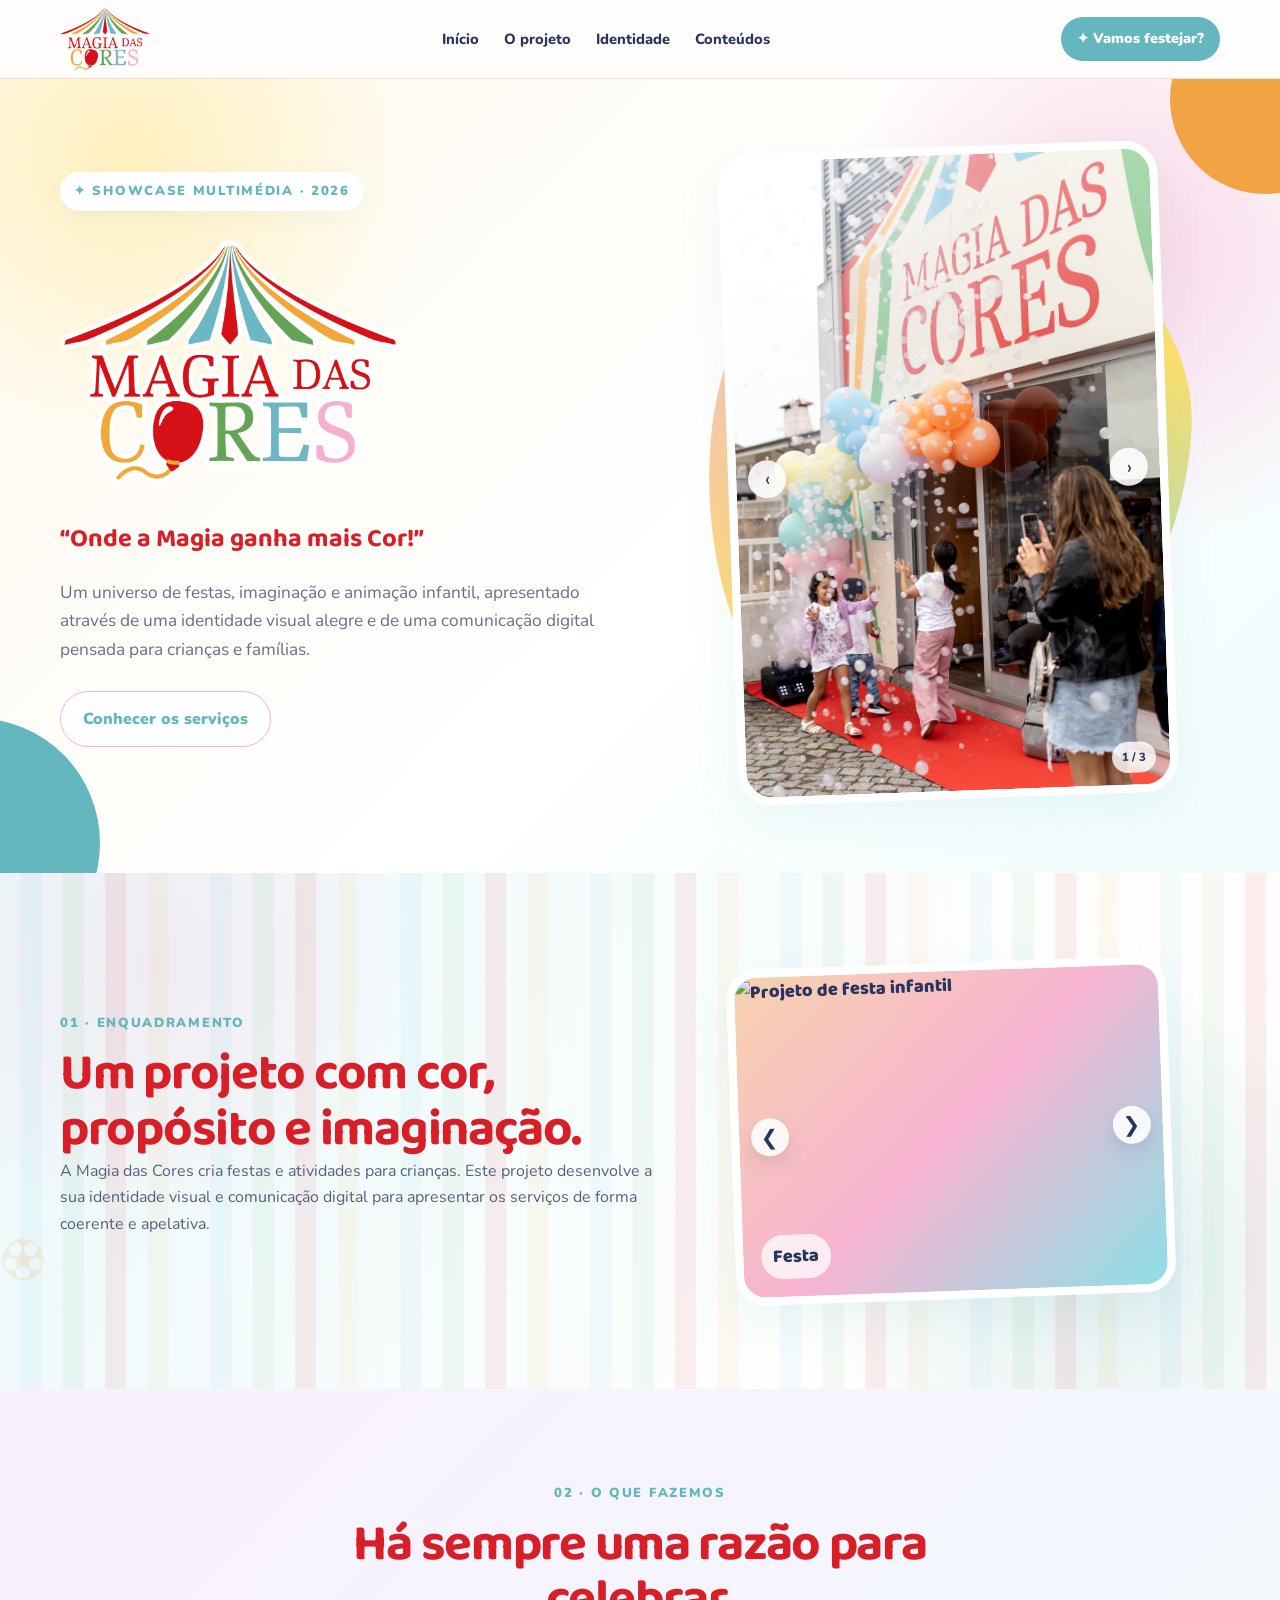
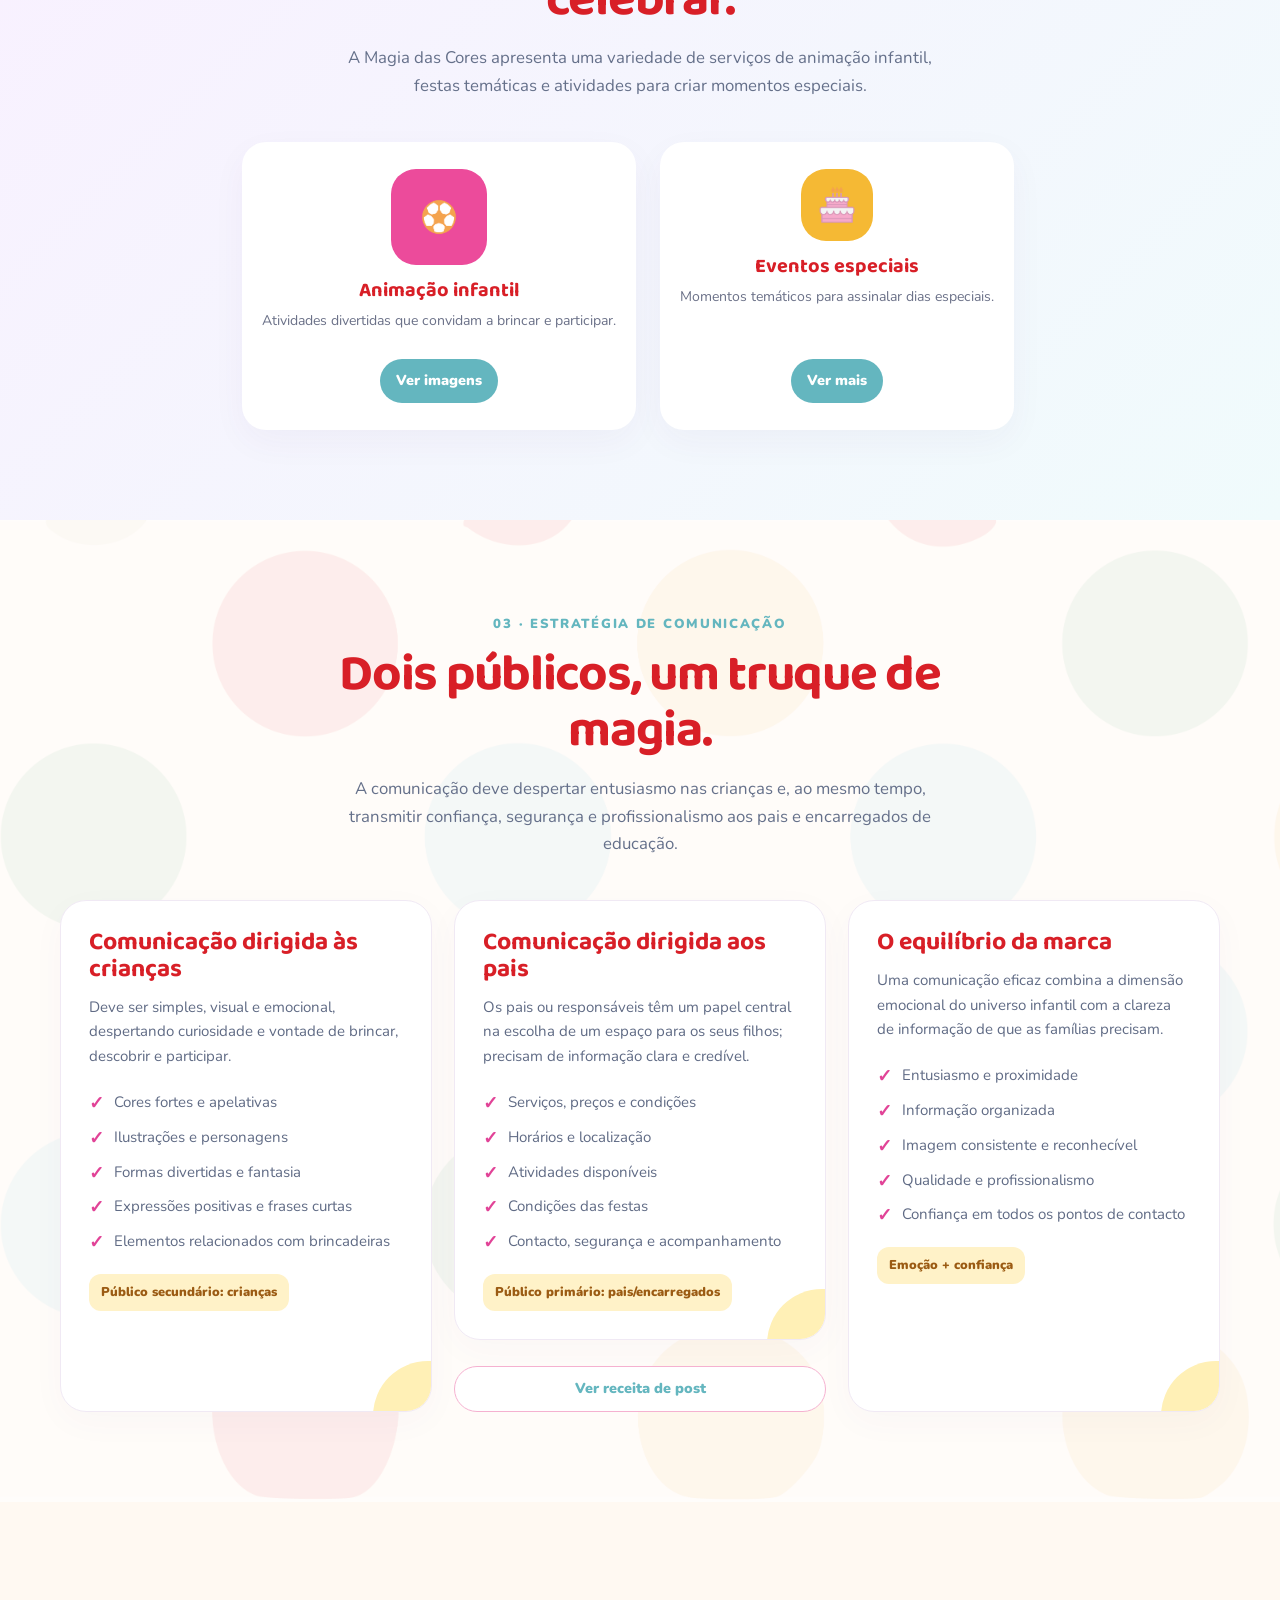
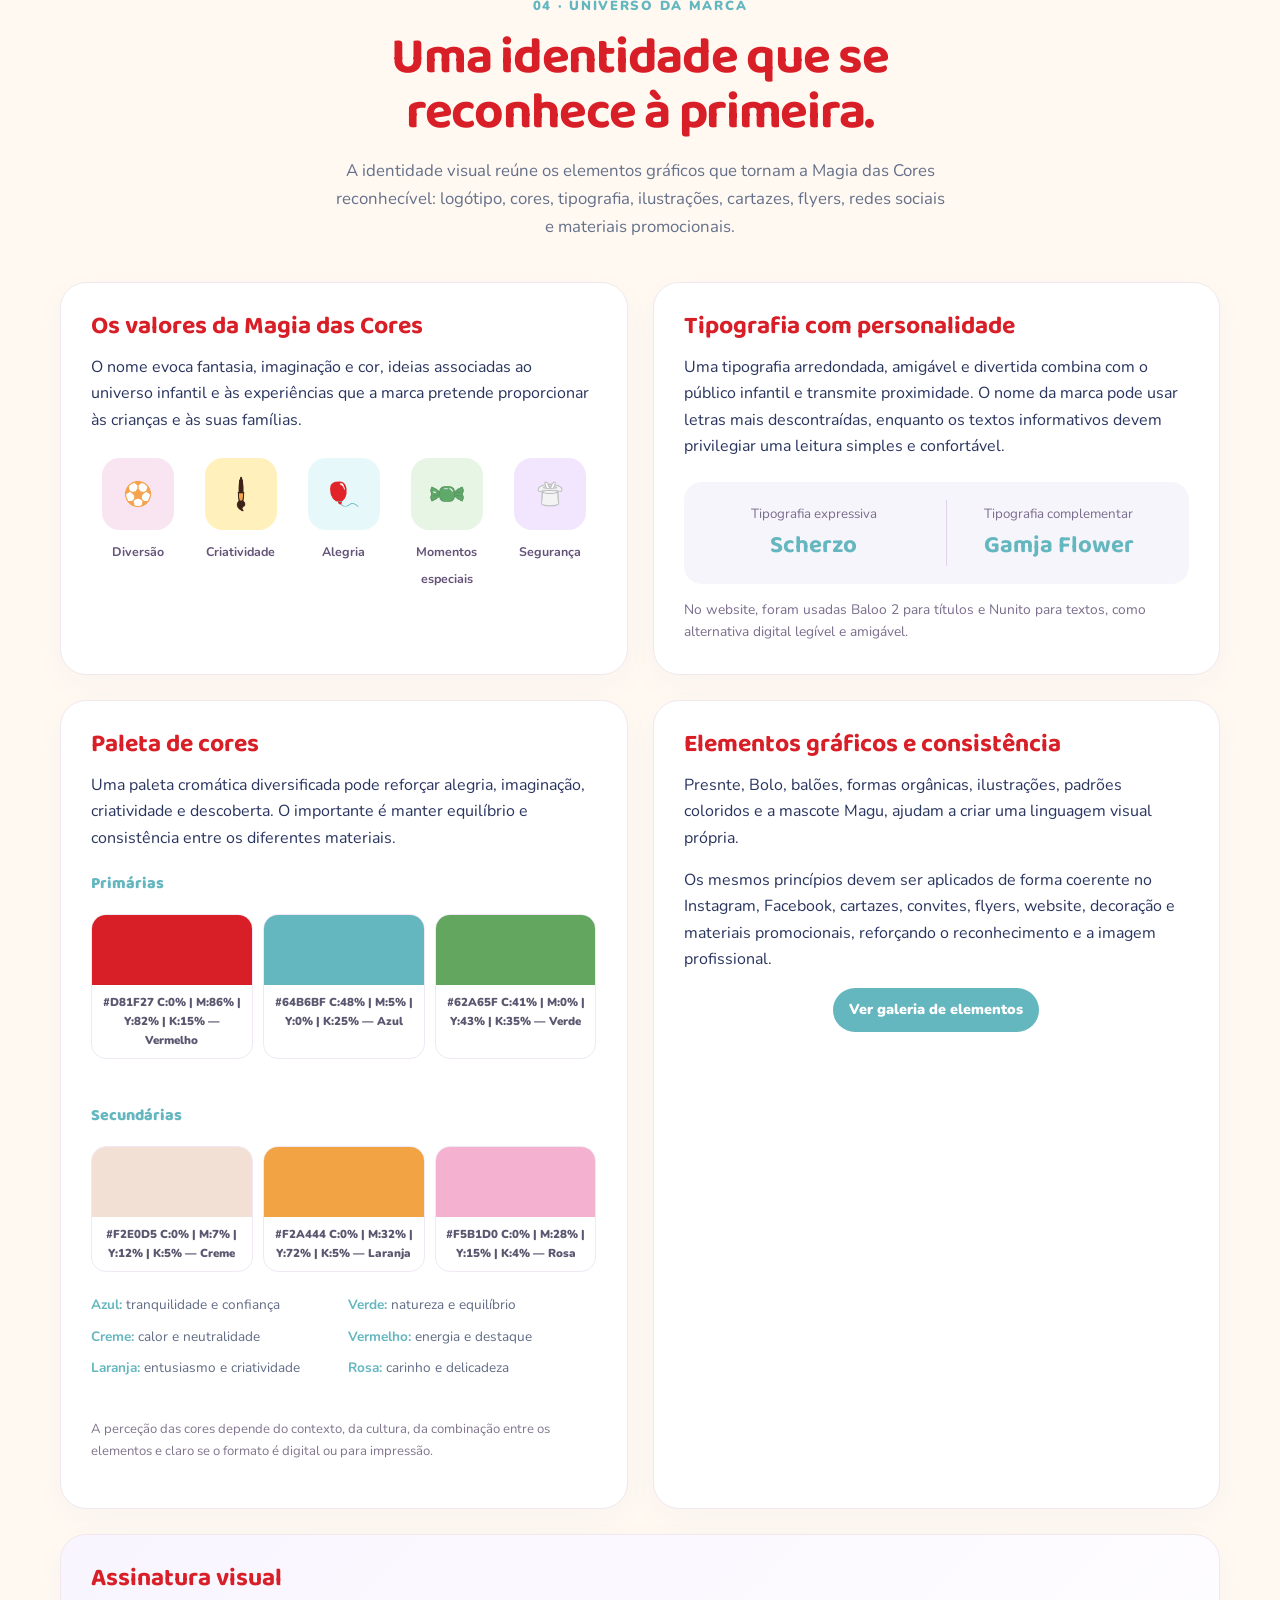
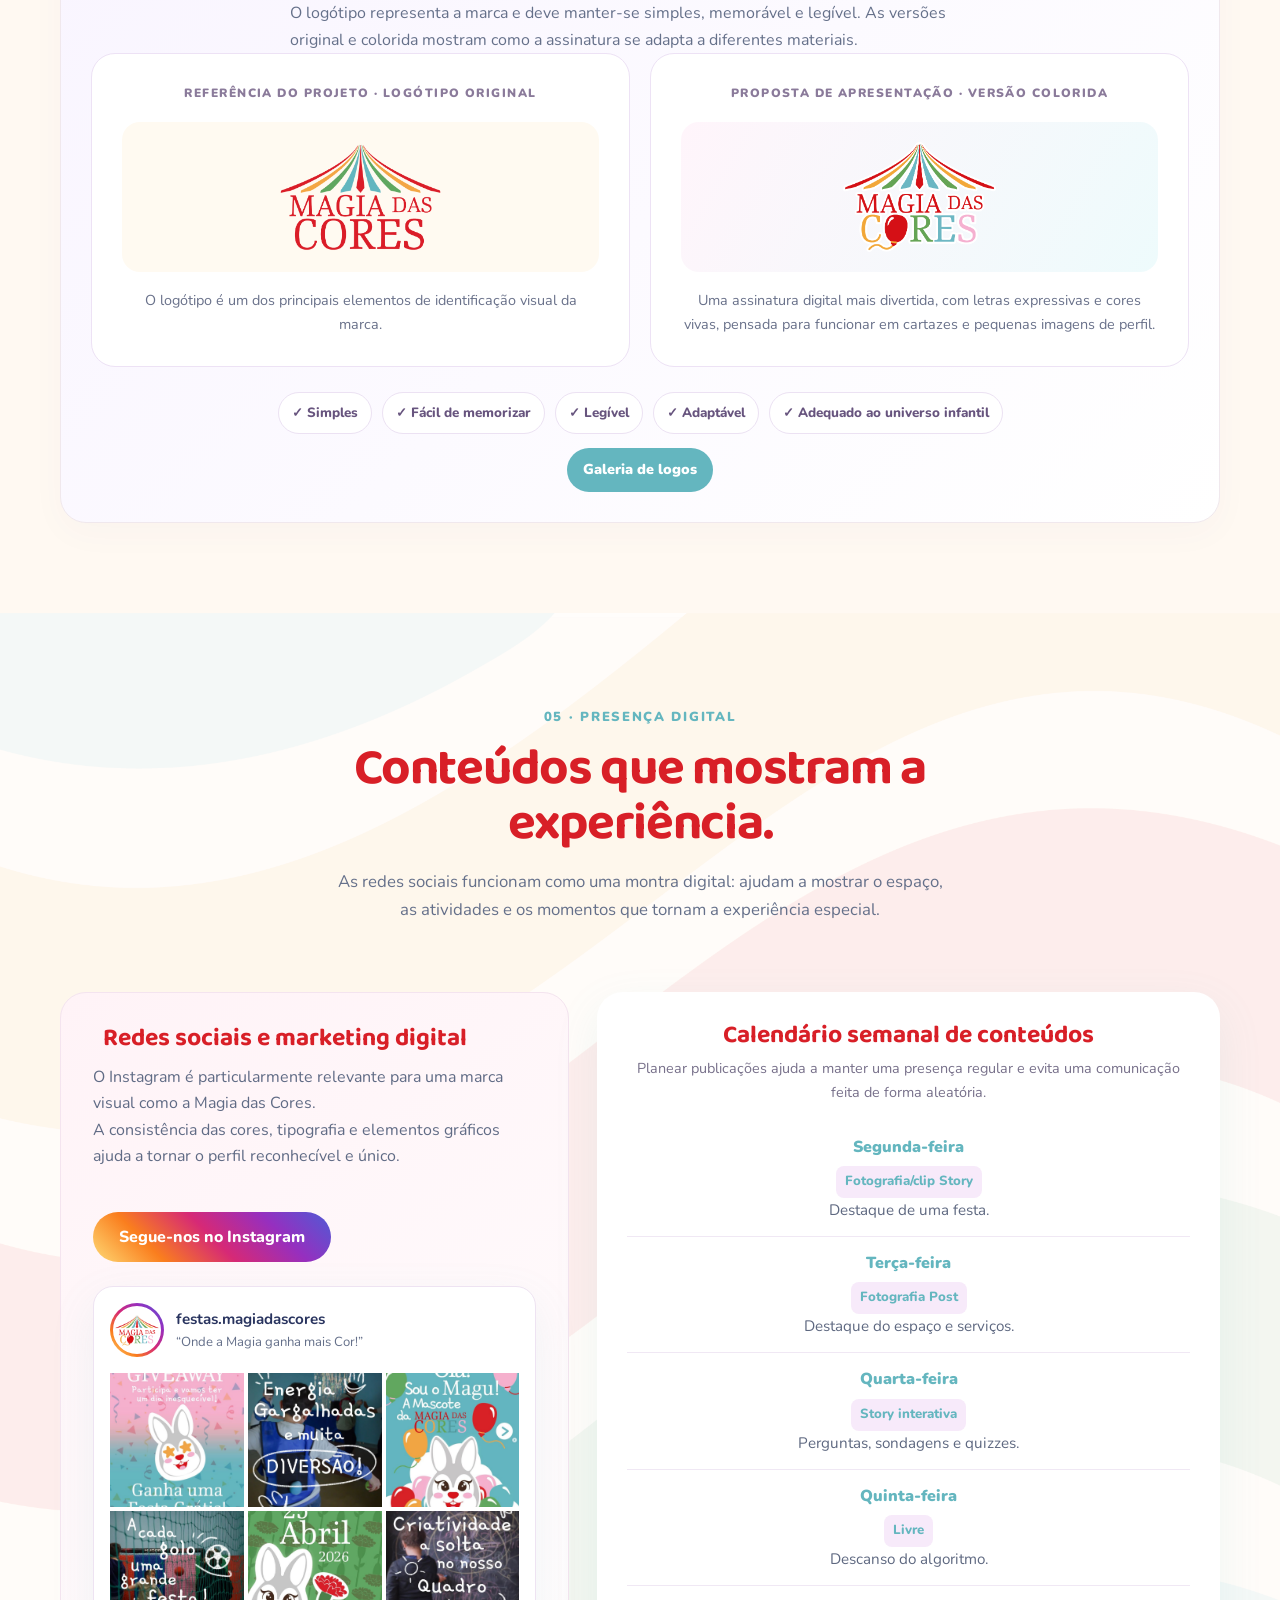
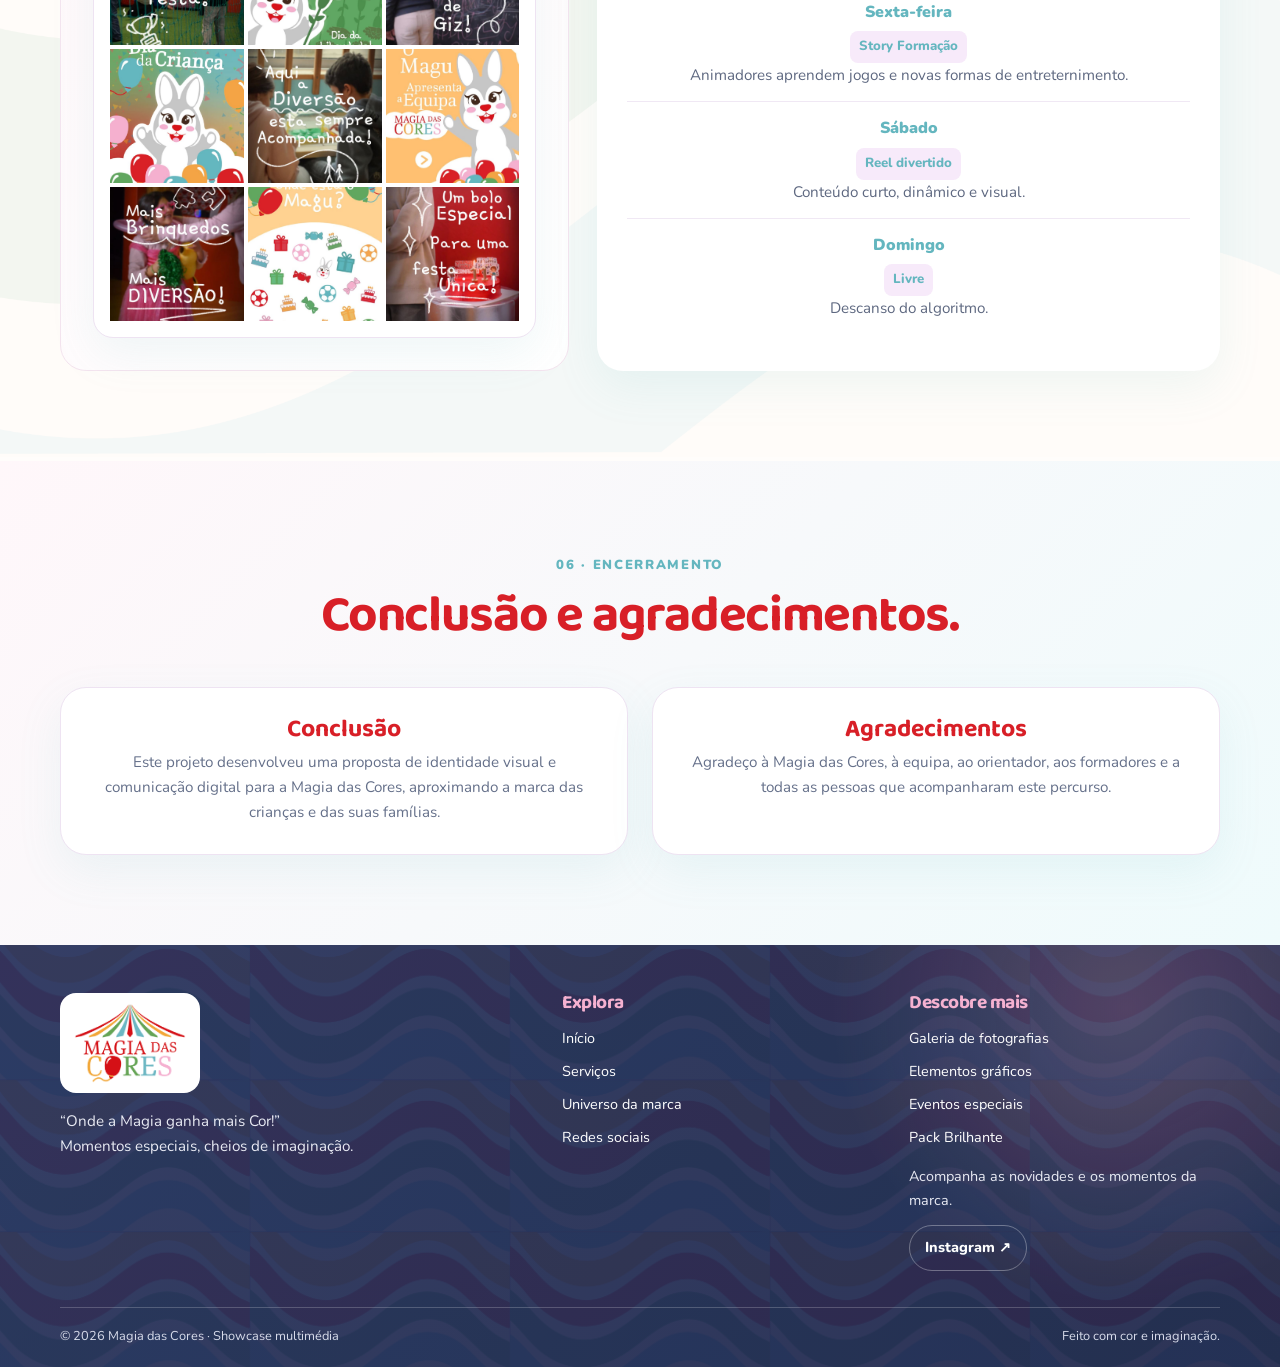
==== commit 74373130: "lesgo" ====
--- a/index.html
+++ b/index.html
@@ -1,3150 +1,3150 @@
-<!DOCTYPE html>
-<html lang="pt-PT">
-<head>
-  <meta charset="UTF-8">
-  <meta name="viewport" content="width=device-width, initial-scale=1.0">
-  <meta name="theme-color" content="#64b6bf">
-  <meta name="description" content="Magia das Cores — festas, animação infantil e experiências cheias de cor. Showcase multimédia desenvolvido por Lurdes Costa.">
-  <title>Magia das Cores — Onde a Magia ganha mais Cor!</title>
-  <link rel="preconnect" href="https://fonts.googleapis.com">
-  <link rel="preconnect" href="https://fonts.gstatic.com" crossorigin>
-  <link href="https://fonts.googleapis.com/css2?family=Baloo+2:wght@400;500;600;700;800&family=Nunito:wght@400;500;600;700;800&display=swap" rel="stylesheet">
-  <link href="https://fonts.googleapis.com/css2?family=Gamja+Flower&display=swap" rel="stylesheet">
-  
-  
-  <style>
-
-    
-    /* 1. DESIGN TOKENS */
-
-:root {
-  /* Brand colors */
-  --blue: #64b6bf;
-  --green: #62a65f;
-  --cream: #f2e0d5;
-  --red: #d81f27;
-  --orange: #f2a444;
-  --pink: #f5b1d0;
-
- /*cores extra*/
-  
-  --purple: var(--blue);
-  --purple-dark: #2b8a92;
-
-  /* Interface cors */
-  --ink: #29345f;
-  --muted: #65708a;
-  --paper: #fffdfb;
-  --white: #ffffff;
-
-  /* Layout */
-  --max-width: 1160px;
-  --header-height: 78px;
-  --container-padding: 20px;
-  --section-padding: 90px;
-
-  /* Reusable efeitos */
-  --shadow: 0 16px 45px rgba(100, 182, 191, 0.10);
-  --radius: 26px;
-  --transition: 0.2s ease;
-}
-
-
-/* 2. RESET & GLOBAL STYLES */
-
-*,
-*::before,
-*::after {
-  box-sizing: border-box;
-}
-
-html {
-  scroll-behavior: smooth;
-  scroll-padding-top: calc(var(--header-height) + 8px);
-}
-
-body {
-  margin: 0;
-  background: var(--paper);
-  color: var(--ink);
-  font-family: "Nunito", sans-serif;
-  line-height: 1.65;
-}
-
-.font-previews {
-  max-width: calc(var(--max-width));
-  margin: 28px auto;
-  padding: 22px;
-  display: flex;
-  gap: 18px;
-  flex-wrap: wrap;
-  align-items: flex-start;
-}
-.font-card {
-  flex: 1 1 320px;
-  background: var(--white);
-  border-radius: 14px;
-  padding: 18px;
-  box-shadow: var(--shadow);
-}
-.font-sample { font-size: 40px; margin: 6px 0 10px; line-height: 1; }
-.font-meta { color: var(--muted); font-size: 0.95rem; }
-.font-sample.gamja { font-family: 'Gamja Flower', cursive; }
-.font-sample.scherzo { font-family: 'Scherzo', serif; }
-.font-note { margin-top:10px; color:var(--muted); font-size:0.92rem; }
-.modal-overlay {
-  position: fixed;
-  inset: 0;
-  background: rgba(10,10,12,0.6);
-  display: none;
-  align-items: center;
-  justify-content: center;
-  z-index: 60;
-  padding: 24px;
-}
-.modal-overlay.is-open { display: flex; }
-.modal-content {
-  max-width: 920px;
-  width: 100%;
-  background: var(--white);
-  border-radius: 12px;
-  overflow: hidden;
-  box-shadow: 0 30px 80px rgba(10,10,20,0.45);
-}
-.modal-body img { width: 100%; height: auto; display: block; }
-.modal-close {
-  position: absolute;
-  right: 14px;
-  top: 14px;
-  background: rgba(255,255,255,0.9);
-  border: 0;
-  padding: 8px 10px;
-  border-radius: 8px;
-  cursor: pointer;
-  font-weight: 900;
-}
-
-    /*ja a dar em maluca*/
-    
-h1,
-h2,
-h3,
-h4,
-.brand,
-.display {
-  margin: 0;
-  color: var(--red);
-  font-family: "Baloo 2", cursive;
-  line-height: 1.08;
-}
-
-h1 {
-  font-size: clamp(3.2rem, 8vw, 6.8rem);
-  letter-spacing: -0.045em;
-}
-
-h2 {
-  font-size: clamp(2.2rem, 4vw, 3.5rem);
-  letter-spacing: -0.025em;
-}
-
-h3 {
-  font-size: 1.55rem;
-}
-
-p {
-  margin: 0 0 1rem;
-}
-
-a {
-  color: inherit;
-}
-
-img {
-  display: block;
-  max-width: 100%;
-  height: auto;
-}
-
-button,
-input,
-textarea {
-  font: inherit;
-}
-
-button {
-  cursor: pointer;
-}
-
-
-/* 3. REUSABLE LAYOUT e slay que fode*/
-
-.container {
-  width: min(
-    var(--max-width),
-    calc(100% - var(--container-padding) * 2)
-  );
-  margin-inline: auto;
-}
-
-.section {
-  position: relative;
-  padding-block: var(--section-padding);
-  overflow: hidden;
-}
-
-.section-head {
-  max-width: 700px;
-  margin: 0 auto 42px;
-  text-align: center;
-}
-
-.section-head p {
-  max-width: 620px;
-  margin: 16px auto 0;
-  color: var(--muted);
-  font-size: 1.05rem;
-}
-
-.eyebrow {
-  display: inline-flex;
-  align-items: center;
-  gap: 8px;
-  margin-bottom: 13px;
-  color: var(--purple);
-  font-size: 0.82rem;
-  font-weight: 900;
-  letter-spacing: 0.13em;
-  text-transform: uppercase;
-}
-
-.pill {
-  display: inline-flex;
-  align-items: center;
-  gap: 8px;
-  padding: 9px 15px;
-  border-radius: 999px;
-  background: var(--pink);
-  color: var(--purple);
-  font-size: 0.86rem;
-  font-weight: 900;
-}
-
-
-/* 4. botoes em todo o lugar que é canto */
-
-.btn {
-  display: inline-flex;
-  align-items: center;
-  justify-content: center;
-  gap: 10px;
-  padding: 14px 22px;
-  border: 0;
-  border-radius: 999px;
-  font-weight: 900;
-  text-decoration: none;
-  transition:
-    transform var(--transition),
-    box-shadow var(--transition),
-    background var(--transition);
-}
-
-.btn:hover {
-  transform: translateY(-3px);
-  box-shadow: 0 10px 24px rgba(100, 182, 191, 0.14);
-}
-
-.btn-primary {
-  background: var(--purple);
-  color: var(--white);
-}
-
-.btn-secondary {
-  border: 1px solid var(--pink);
-  background: var(--white);
-  color: var(--purple);
-}
-
-.btn-small {
-  padding: 10px 16px;
-  font-size: 0.9rem;
-}
-
-
-/* 5. HEADER OMBROS SEM JOELHOS NEM PÉS */
-
-.site-header {
-  position: sticky;
-  top: 0;
-  z-index: 20;
-  border-bottom: 1px solid var(--cream);
-  background: var(--paper);
-  backdrop-filter: blur(16px);
-}
-
-.nav {
-  display: flex;
-  height: var(--header-height);
-  align-items: center;
-  justify-content: space-between;
-  gap: 20px;
-}
-
-/* TA AQUI O LOGO CEGA */
-.brand {
-  display: inline-flex;
-  flex-shrink: 0;
-  align-items: center;
-  gap: 10px;
-  text-decoration: none;
-}
-
-.brand-logo {
-  display: block;
-  width: 90px;
-  max-width: 100%;
-  height: auto;
-  object-fit: contain;
-}
-
-/* Nao mexas é so texto backup */
-.brand-word {
-  font-size: 1.3rem;
-  font-weight: 800;
-  line-height: 0.95;
-}
-
-.brand-word span:nth-child(1) {
-  color: var(--pink);
-}
-
-.brand-word span:nth-child(2) {
-  color: var(--orange);
-}
-
-.brand-word span:nth-child(3) {
-  color: var(--blue);
-}
-
-.nav-links {
-  display: flex;
-  align-items: center;
-  gap: 25px;
-}
-
-.nav-links a {
-  position: relative;
-  color: var(--ink);
-  font-size: 0.92rem;
-  font-weight: 800;
-  text-decoration: none;
-}
-
-.nav-links a::after {
-  position: absolute;
-  bottom: -7px;
-  left: 0;
-  width: 0;
-  height: 3px;
-  border-radius: 5px;
-  background: var(--pink);
-  content: "";
-  transition: width var(--transition);
-}
-
-.nav-links a:hover::after {
-  width: 100%;
-}
-
-.nav-cta {
-  white-space: nowrap;
-}
-
-.menu-toggle {
-  display: none;
-  padding: 10px 13px;
-  border: 0;
-  border-radius: 13px;
-  background: var(--pink);
-  color: var(--purple);
-  font-size: 1.3rem;
-}
-
-
-/* 6. MY HERO TIRA ME DAQUI */
-
-.hero {
-  position: relative;
-  isolation: isolate;
-  padding: 68px 0 74px;
-  overflow: hidden;
-  background:
-    radial-gradient(circle at 10% 10%, #fff0bf 0, transparent 22%),
-    radial-gradient(circle at 88% 22%, #f9d6e7 0, transparent 23%),
-    linear-gradient(135deg, #fffaf0, #fff 58%, #effbfc);
-}
-
-.hero::before,
-.hero::after {
-  position: absolute;
-  z-index: -1;
-  border-radius: 50%;
-  content: "";
-}
-
-.hero::before {
-  bottom: -95px;
-  left: -150px;
-  width: 250px;
-  height: 250px;
-  background: var(--blue);
-}
-
-.hero::after {
-  top: -75px;
-  right: -80px;
-  width: 190px;
-  height: 190px;
-  background: var(--orange);
-}
-
-.hero-grid {
-  display: grid;
-  grid-template-columns: 1.02fr 0.98fr;
-  align-items: center;
-  gap: 50px;
-}
-
-.hero-copy .eyebrow {
-  padding: 9px 14px;
-  border-radius: 999px;
-  background: var(--white);
-  box-shadow: 0 7px 22px rgba(100,182,191,0.08);
-}
-
-.hero-logo {
-  margin: 16px 0 8px;
-}
-
-.hero-logo img {
-  display: block;
-  width: min(100%, 340px);
-  height: auto;
-}
-
-.hero-tagline {
-  margin-bottom: 18px;
-  color: var(--red);
-  font-family: "Baloo 2", cursive;
-  font-size: clamp(1.2rem, 2vw, 1.7rem);
-  font-weight: 700;
-}
-
-.hero-copy > p {
-  max-width: 540px;
-  color: var(--muted);
-  font-size: 1.08rem;
-}
-
-.hero-actions {
-  display: flex;
-  flex-wrap: wrap;
-  gap: 12px;
-  margin: 27px 0;
-}
-
-.hero-meta {
-  display: flex;
-  align-items: center;
-  gap: 10px;
-  color: var(--muted);
-  font-size: 0.88rem;
-  font-weight: 800;
-}
-
-.hero-meta .dots {
-  color: var(--orange);
-  letter-spacing: 4px;
-}
-
-
-/* 7. HERO ILLUSTRAÇOES HELP */
-
-.hero-art {
-  position: relative;
-  display: grid;
-  min-height: 400px;
-  place-items: center;
-}
-
-.art-blob {
-  position: absolute;
-  width: 88%;
-  height: 86%;
-  border-radius: 42% 58% 62% 38% / 48% 40% 60% 52%;
-  background: linear-gradient(140deg, #f6b8d8, #ffdf6a 55%, #8bdde1);
-  transform: rotate(4deg);
-}
-
-.photo-slider {
-  position: relative;
-  width: min(100%, 440px);
-  min-height: 330px;
-  overflow: hidden;
-  border: 8px solid var(--white);
-  border-radius: 34px;
-  background: var(--white);
-  box-shadow: var(--shadow);
-  transform: rotate(-2deg);
-}
-
-.photo-track {
-  display: flex;
-  width: 100%;
-  height: 100%;
-  transition: transform 0.35s ease;
-}
-
-.photo-slide {
-  position: relative;
-  display: flex;
-  flex: 0 0 100%;
-  min-height: 330px;
-  padding: 0;
-  background: linear-gradient(180deg, #fffaf5 0%, #f8f6ff 100%);
-  overflow: hidden;
-}
-
-.photo-slide img {
-  width: 100%;
-  height: 100%;
-  object-fit: cover;
-  display: block;
-}
-
-.photo-tile {
-  position: relative;
-  display: flex;
-  align-items: end;
-  justify-content: flex-start;
-  width: 100%;
-  min-height: 330px;
-  padding: 18px;
-  border-radius: 26px;
-  overflow: hidden;
-  box-shadow: inset 0 0 0 1px rgba(255,255,255,0.3);
-}
-
-.photo-tile::before {
-  position: absolute;
-  inset: 0;
-  content: "";
-  background: linear-gradient(180deg, rgba(255,255,255,0.08), rgba(20,25,40,0.15));
-}
-
-.photo-tile span {
-  position: relative;
-  z-index: 1;
-  padding: 6px 10px;
-  border-radius: 999px;
-  background: rgba(255,255,255,0.75);
-  color: var(--ink);
-  font-size: 0.72rem;
-  font-weight: 900;
-}
-
-.photo-tile--1 {
-  background: linear-gradient(135deg, #f7d2ae, #f7b4d2 50%, #8ddfe6);
-}
-
-.photo-tile--2 {
-  background: linear-gradient(135deg, #b5ebff, #8bd8c6 50%, #ffd76f);
-}
-
-.photo-tile--3 {
-  background: linear-gradient(135deg, #f9d6e7, #f3b25d 45%, #7fc7d4);
-}
-
-.photo-tile--4 {
-  background: linear-gradient(135deg, #8eccb5, #f0d0d8 48%, #ffae73);
-}
-
-.photo-slider-btn {
-  position: absolute;
-  top: 50%;
-  z-index: 5;
-  display: grid;
-  place-items: center;
-  width: 38px;
-  height: 38px;
-  border: 0;
-  border-radius: 50%;
-  background: rgba(255,255,255,0.88);
-  box-shadow: 0 8px 18px rgba(41, 52, 95, 0.12);
-  color: var(--ink);
-  font-size: 1.3rem;
-  cursor: pointer;
-  transform: translateY(-50%);
-  transition: transform var(--transition), background var(--transition);
-}
-
-.photo-slider-btn:hover {
-  transform: translateY(-50%) scale(1.04);
-  background: var(--white);
-}
-
-.photo-slider-btn.prev {
-  left: 12px;
-}
-
-.photo-slider-btn.next {
-  right: 12px;
-}
-
-.photo-slider-label {
-  position: absolute;
-  right: 14px;
-  bottom: 12px;
-  z-index: 5;
-  padding: 6px 10px;
-  border-radius: 999px;
-  background: rgba(255,255,255,0.8);
-  color: var(--ink);
-  font-size: 0.72rem;
-  font-weight: 800;
-}
-
-.float-note {
-  position: absolute;
-  right: -4px;
-  bottom: 34px;
-  padding: 13px 18px;
-  border-radius: 18px;
-  background: var(--purple);
-  color: var(--white);
-  box-shadow: var(--shadow);
-  font-family: "Baloo 2", cursive;
-  font-size: 1.2rem;
-  transform: rotate(5deg);
-}
-
-@keyframes float {
-  0%,
-  100% {
-    transform: translateY(0) rotate(0);
-  }
-
-  50% {
-    transform: translateY(-12px) rotate(8deg);
-  }
-}
-
-    /*TA TUDO A DAR AQUI NO TOUCHING LURDES*/
-
-
-/* 8. INTRODUCTION STRIP tease e choro*/
-
-.intro-strip {
-  padding: 32px 0;
-  border-bottom: 1px solid #f2eaf5;
-  background: var(--white);
-}
-
-.intro-grid {
-  display: grid;
-  grid-template-columns: repeat(2, 1fr);
-  gap: 30px;
-}
-
-.intro-item {
-  display: flex;
-  align-items: flex-start;
-  gap: 18px;
-  padding: 12px 18px;
-}
-
-.intro-icon {
-  display: grid;
-  flex: 0 0 52px;
-  width: 52px;
-  height: 52px;
-  place-items: center;
-  border-radius: 17px;
-  background: #f7eafa;
-  font-size: 1.6rem;
-}
-
-.intro-item h3 {
-  margin-bottom: 8px;
-}
-
-.intro-item p {
-  margin: 0;
-  color: var(--muted);
-  font-size: 0.95rem;
-}
-
-.intro-item + .intro-item {
-  border-left: 1px solid #eee3f2;
-}
-
-
-/* 9. ABOUT SECT */
-
-.about-section {
-  position: relative;
-  isolation: isolate;
-  overflow: hidden;
-  background:
-    radial-gradient(circle at 12% 18%, rgba(245,177,208,0.2), transparent 22%),
-    radial-gradient(circle at 86% 76%, rgba(100,182,191,0.2), transparent 25%),
-    linear-gradient(120deg, #eaf9fc, #fff 72%);
-}
-
-.about-section::before,
-.about-section::after {
-  position: absolute;
-  z-index: -1;
-  content: "";
-  pointer-events: none;
-}
-
-.about-section::before {
-  inset: 0;
-  background: url("padrao01.png") repeat;
-  background-size: 190px;
-  opacity: 0.07;
-}
-
-.about-section::after {
-  top: 10%;
-  right: 4%;
-  width: 100%;
-  height: 80%;
-  background: url("bola.png") left 3% bottom 8% / 76px auto no-repeat;
-  opacity: 0.17;
-}
-
-.about-grid {
-  display: grid;
-  grid-template-columns: 1fr 0.8fr;
-  align-items: center;
-  gap: 50px;
-}
-
-.text-photo-section {
-  background: linear-gradient(120deg, #fdf8ff, #f3fcff 70%);
-}
-
-.text-photo-layout {
-  display: grid;
-  grid-template-columns: 1.05fr 0.95fr;
-  align-items: center;
-  gap: 28px;
-}
-
-.text-content {
-  max-width: 620px;
-}
-
-.text-content p {
-  color: #53617c;
-}
-
-.text-content p + p {
-  margin-top: 15px;
-}
-
-.text-photo-layout .photo-slider {
-  width: min(100%, 440px);
-  min-height: 320px;
-  margin-inline: auto;
-  overflow: hidden;
-  border: 8px solid var(--white);
-  border-radius: 30px;
-  background: var(--white);
-  box-shadow: var(--shadow);
-}
-
-.text-photo-layout .slider-track {
-  display: flex;
-  width: 100%;
-  height: 100%;
-  transition: transform 0.35s ease;
-}
-
-.text-photo-layout .slide {
-  position: relative;
-  display: flex;
-  flex: 0 0 100%;
-  align-items: end;
-  justify-content: flex-start;
-  min-height: 320px;
-  padding: 18px;
-  overflow: hidden;
-  border-radius: 22px;
-  color: var(--ink);
-  font-family: "Baloo 2", cursive;
-  font-size: 1.15rem;
-  font-weight: 800;
-}
-
-.text-photo-layout .slide img {
-  position: absolute;
-  inset: 0;
-  width: 100%;
-  height: 100%;
-  object-fit: cover;
-  display: block;
-}
-
-.text-photo-layout .slide span {
-  position: relative;
-  z-index: 1;
-  display: inline-flex;
-  padding: 7px 12px;
-  border-radius: 999px;
-  background: rgba(255,255,255,0.75);
-}
-
-.text-photo-layout .slide--1 {
-  background: linear-gradient(135deg, #f7d2ae, #f7b4d2 50%, #8ddfe6);
-}
-
-.text-photo-layout .slide--2 {
-  background: linear-gradient(135deg, #b5ebff, #8bd8c6 50%, #ffd76f);
-}
-
-.text-photo-layout .slide--3 {
-  background: linear-gradient(135deg, #f9d6e7, #f3b25d 45%, #7fc7d4);
-}
-
-.text-photo-layout .slider-arrow {
-  position: absolute;
-  top: 50%;
-  z-index: 4;
-  display: grid;
-  place-items: center;
-  width: 38px;
-  height: 38px;
-  border: 0;
-  border-radius: 50%;
-  background: rgba(255,255,255,0.88);
-  box-shadow: 0 8px 18px rgba(41, 52, 95, 0.12);
-  color: var(--ink);
-  font-size: 1.3rem;
-  cursor: pointer;
-  transform: translateY(-50%);
-}
-
-.text-photo-layout .slider-arrow.prev { left: 12px; }
-.text-photo-layout .slider-arrow.next { right: 12px; }
-
-.text-photo-layout .slider-dots {
-  display: flex;
-  justify-content: center;
-  gap: 8px;
-  margin-top: 12px;
-}
-
-.text-photo-layout .slider-dot {
-  width: 11px;
-  height: 11px;
-  border-radius: 50%;
-  background: rgba(100, 182, 191, 0.28);
-  transition: transform var(--transition), background var(--transition);
-}
-
-.text-photo-layout .slider-dot.is-active {
-  background: var(--blue);
-  transform: scale(1.15);
-}
-
-.quote-art {
-  position: relative;
-  padding: 34px;
-  border-radius: 34px;
-  background: var(--white);
-  box-shadow: var(--shadow);
-  text-align: center;
-  transform: rotate(2deg);
-}
-
-.quote-art::before {
-  position: absolute;
-  top: -20px;
-  right: 30px;
-  color: #ffbe30;
-  font-size: 3rem;
-  content: "✦";
-}
-
-.quote-art .brush {
-  display: block;
-  padding: 15px 10px;
-  border-radius: 8px;
-  background: #ffdc5c;
-  color: #35406e;
-  font-family: "Baloo 2", cursive;
-  font-size: 1.8rem;
-  transform: rotate(-4deg);
-}
-
-.quote-art .brush:last-of-type {
-  margin-top: 8px;
-  background: #60cbd1;
-  color: var(--white);
-  transform: rotate(3deg);
-}
-
-.quote-art p {
-  margin: 22px 0 0;
-  color: var(--purple);
-  font-family: "Baloo 2", cursive;
-  font-size: 1.1rem;
-}
-
-@media (max-width: 740px) {
-  .text-photo-layout {
-    grid-template-columns: 1fr;
-  }
-
-  .text-content {
-    max-width: 100%;
-    text-align: center;
-  }
-}
-
-
-/* 10. fotos slide */
-
-.audience-grid {
-  display: grid;
-  grid-template-columns: repeat(3, 1fr);
-  gap: 22px;
-}
-/*porque que tas todo lagado ???????????? NOTA*/
-    
-.info-card {
-  position: relative;
-  overflow: hidden;
-  padding: 28px;
-  border: 1px solid #f0e9f4;
-  border-radius: var(--radius);
-  background: var(--white);
-  box-shadow: 0 10px 35px #58317908;
-}
-
-.info-card::after {
-  position: absolute;
-  right: -52px;
-  bottom: -60px;
-  z-index: 0;
-  width: 110px;
-  height: 110px;
-  border-radius: 50%;
-  background: #fff0b6;
-  content: "";
-}
-
-.info-card > * {
-  position: relative;
-  z-index: 1;
-}
-
-/* Flip cartao */
-.flip-card {
-  perspective: 1200px;
-}
-
-.flip-inner {
-  position: relative;
-  width: 100%;
-  height: 100%;
-  transition: transform 0.7s cubic-bezier(.2,.9,.3,1);
-  transform-style: preserve-3d;
-}
-
-.flip-card:hover .flip-inner,
-.flip-card.is-flipped .flip-inner {
-  transform: rotateY(180deg);
-}
-
-.flip-front,
-.flip-back {
-  position: relative;
-  backface-visibility: hidden;
-  -webkit-backface-visibility: hidden;
-}
-
-.flip-front { z-index: 2; }
-
-.flip-back {
-  position: absolute;
-  inset: 0;
-  transform: rotateY(180deg);
-  display: flex;
-  align-items: center;
-  justify-content: center;
-  overflow: hidden;
-  border-radius: inherit;
-}
-
-.flip-back img {
-  width: 100%;
-  height: 100%;
-  object-fit: cover;
-  display: block;
-  filter: saturate(1.03) contrast(0.98);
-}
-
-.flip-back--slideshow img {
-  position: absolute;
-  inset: 0;
-}
-
-.flip-back--slideshow img:nth-child(2) {
-  opacity: 0;
-  animation: flip-back-photo-crossfade 8s ease-in-out infinite;
-}
-
-@keyframes flip-back-photo-crossfade {
-  0%, 40% { opacity: 0; }
-  50%, 90% { opacity: 1; }
-  100% { opacity: 0; }
-}
-
-.card-icon {
-  display: grid;
-  width: 48px;
-  height: 48px;
-  margin-bottom: 17px;
-  place-items: center;
-  border-radius: 16px;
-  background: #f8e8f2;
-  font-size: 1.5rem;
-}
-
-.info-card h3 {
-  margin-bottom: 12px;
-}
-
-.info-card p,
-.info-card li {
-  color: #606b85;
-  font-size: 0.94rem;
-}
-
-.check-list,
-.plain-list {
-  margin: 14px 0 0;
-  padding: 0;
-  list-style: none;
-}
-
-.check-list li {
-  position: relative;
-  padding: 5px 0 5px 25px;
-}
-
-.check-list li::before {
-  position: absolute;
-  top: 4px;
-  left: 0;
-  color: #e14397;
-  font-size: 1.1rem;
-  font-weight: 900;
-  content: "✓";
-}
-
-.audience-tag {
-  display: inline-block;
-  margin-top: 15px;
-  padding: 8px 12px;
-  border-radius: 12px;
-  background: #fff2c8;
-  color: #9b5b13;
-  font-size: 0.8rem;
-  font-weight: 900;
-}
-
-
-/*11. CALENDARARIO */
-
-.social-section {
-  isolation: isolate;
-}
-
-.social-section::before {
-  position: absolute;
-  z-index: -1;
-  inset: 0;
-  background: url("padrao03.png") center / cover no-repeat;
-  content: "";
-  opacity: 0.07;
-  pointer-events: none;
-}
-
-.social-layout {
-  display: grid;
-  grid-template-columns: 0.9fr 1.1fr;
-  align-items: stretch;
-  gap: 28px;
-}
-
-.social-card {
-  padding: 32px;
-  border: 1px solid #f4e4ef;
-  border-radius: var(--radius);
-  background: linear-gradient(145deg, #fff3f7, #fff);
-}
-
-.social-card h3 {
-  display: flex;
-  align-items: center;
-  gap: 10px;
-  margin-bottom: 12px;
-}
-
-.social-card p {
-  color: #606b85;
-}
-
-.instagram-button {
-  display: inline-block;
-  padding: 12px 26px;
-  border-radius: 30px;
-  background: linear-gradient(45deg, #feda75, #fa7e1e, #d62976, #962fbf, #4f5bd5);
-  color: var(--white);
-  font-size: 16px;
-  font-weight: 800;
-  text-decoration: none;
-  transition: transform 0.3s ease, opacity 0.3s ease;
-}
-
-.instagram-button:hover {
-  transform: scale(1.05);
-  opacity: 0.9;
-}
-
-.instagram-preview {
-  margin-top: 24px;
-  padding: 16px;
-  overflow: hidden;
-  border: 1px solid #eee3f2;
-  border-radius: 20px;
-  background: var(--white);
-  box-shadow: var(--shadow);
-}
-
-.instagram-profile {
-  display: flex;
-  align-items: center;
-  gap: 12px;
-  margin-bottom: 16px;
-}
-
-.instagram-avatar {
-  flex: 0 0 54px;
-  padding: 3px;
-  border-radius: 50%;
-  background: linear-gradient(45deg, #feda75, #fa7e1e, #d62976, #962fbf, #4f5bd5);
-}
-
-.instagram-avatar img {
-  width: 48px;
-  height: 48px;
-  border: 2px solid var(--white);
-  border-radius: 50%;
-  background: var(--white);
-  object-fit: contain;
-}
-
-.instagram-profile-copy {
-  min-width: 0;
-}
-
-.instagram-profile-copy strong,
-.instagram-profile-copy span {
-  display: block;
-}
-
-.instagram-profile-copy strong {
-  overflow: hidden;
-  color: var(--ink);
-  font-size: 0.95rem;
-  text-overflow: ellipsis;
-  white-space: nowrap;
-}
-
-.instagram-profile-copy span {
-  color: var(--muted);
-  font-size: 0.82rem;
-}
-
-.instagram-posts {
-  display: grid;
-  grid-template-columns: repeat(3, minmax(0, 1fr));
-  gap: 4px;
-}
-
-.instagram-posts img {
-  width: 100%;
-  aspect-ratio: 1;
-  object-fit: cover;
-}
-
-    /*que nome nem adivinhar bruh*/
-
-.social-bullets {
-  display: grid;
-  grid-template-columns: repeat(2, 1fr);
-  gap: 8px;
-  margin-top: 18px;
-}
-
-.social-bullets span {
-  padding: 9px 11px;
-  border-radius: 12px;
-  background: var(--white);
-  color: #67547e;
-  font-size: 0.88rem;
-  font-weight: 800;
-}
-    /*balas e bolinhos*/
-
-.calendar {
-  padding: 30px;
-  border-radius: var(--radius);
-  background: var(--white);
-  box-shadow: var(--shadow);
-  text-align: center;
-}
-
-.calendar-row {
-  display: grid;
-  grid-template-columns: 1fr;
-  justify-items: center;
-  gap: 6px;
-  padding: 13px 0;
-  border-bottom: 1px solid #f0e8f4;
-}
-
-.calendar-row:last-child {
-  border-bottom: 0;
-}
-
-.calendar-day {
-  color: var(--purple);
-  font-weight: 900;
-}
-
-.calendar-content {
-  color: #5e6880;
-  font-size: 0.95rem;
-}
-
-.closing-note {
-  justify-content: center;
-  text-align: center;
-}
-
-.closing-note > div:last-child {
-  max-width: 760px;
-}
-
-.closing-section {
-  background: linear-gradient(135deg, #fff7fa, #effbfc);
-}
-
-.closing-section .intro-grid {
-  gap: 24px;
-}
-
-.closing-section .intro-item {
-  padding: 28px;
-  border: 1px solid #eee3f2;
-  border-radius: var(--radius);
-  background: var(--white);
-  box-shadow: var(--shadow);
-}
-
-.calendar-content span {
-  display: inline-block;
-  padding: 5px 9px;
-  border-radius: 8px;
-  background: #f7eafa;
-  color: var(--purple);
-  font-size: 0.83rem;
-  font-weight: 800;
-}
-
-
-/* 12. BRAND IDENTITY VERY IMPORTANTE */
-
-.identity-section {
-  background: #fff9f2;
-}
-
-.identity-grid {
-  display: grid;
-  grid-template-columns: repeat(2, 1fr);
-  gap: 25px;
-}
-
-.identity-panel {
-  padding: 30px;
-  border: 1px solid #f0e8ed;
-  border-radius: var(--radius);
-  background: var(--white);
-  box-shadow: 0 10px 35px #58317908;
-}
-
-.identity-panel h3 {
-  margin-bottom: 14px;
-}
-
-.values-grid {
-  display: grid;
-  grid-template-columns: repeat(5, 1fr);
-  gap: 10px;
-  margin-top: 25px;
-}
-
-.value {
-  text-align: center;
-}
-
-.value-icon {
-  display: grid;
-  width: 72px;
-  height: 72px;
-  margin: 0 auto 8px;
-  place-items: center;
-  border-radius: 18px;
-  background: #f9e4f1;
-  font-size: 1.5rem;
-}
-
-.value-icon img {
-  width: 68px;
-  height: 68px;
-  object-fit: contain;
-}
-
-.value:nth-child(2) .value-icon {
-  background: #fff0bc;
-}
-
-.value:nth-child(3) .value-icon {
-  background: #e7f8fa;
-}
-
-.value:nth-child(4) .value-icon {
-  background: #e7f5e5;
-}
-
-.value:nth-child(5) .value-icon {
-  background: #f2e6ff;
-}
-
-.value strong {
-  color: #655379;
-  font-size: 0.78rem;
-}
-
-/*NAO DA PA METER A SCHERZO SO A GAMJA CAGA NISSO LISTA COM OUTRAS*/
-/* Typography samples */
-
-.type-samples {
-  display: flex;
-  align-items: center;
-  gap: 20px;
-  margin-top: 22px;
-  padding: 18px;
-  border-radius: 18px;
-  background: #f7f5fc;
-}
-
-.type-sample {
-  flex: 1;
-  text-align: center;
-}
-
-.type-sample strong {
-  display: block;
-  color: var(--purple);
-  font-family: "Baloo 2", cursive;
-  font-size: 1.5rem;
-}
-
-.type-sample small {
-  color: #7a6c8c;
-}
-
-.type-sample + .type-sample {
-  border-left: 1px solid #ded3ea;
-}
-
-
-/* Brand color palette */
-
-.palette {
-  display: flex;
-  flex-wrap: wrap;
-  gap: 10px;
-  margin: 22px 0;
-}
-
-.swatch {
-  flex: 1;
-  min-width: 70px;
-  overflow: hidden;
-  border: 1px solid #f0e8f4;
-  border-radius: 15px;
-  background: var(--white);
-}
-
-.swatch-color {
-  height: 70px;
-}
-
-.swatch-label {
-  padding: 8px 4px;
-  color: #5c5770;
-  font-size: 0.72rem;
-  font-weight: 900;
-  text-align: center;
-}
-
-.color-notes {
-  display: grid;
-  grid-template-columns: repeat(2, 1fr);
-  gap: 9px;
-}
-
-.color-notes span {
-  color: #606b85;
-  font-size: 0.85rem;
-}
-
-.color-notes b {
-  color: var(--purple);
-}
-
-.graphic-elements {
-  display: flex;
-  flex-wrap: wrap;
-  gap: 10px;
-  margin-top: 18px;
-}
-
-.graphic-elements span {
-  padding: 8px 12px;
-  border-radius: 999px;
-  background: #f7eafa;
-  color: #68438d;
-  font-size: 0.84rem;
-  font-weight: 800;
-}
-
-/* Palette GRUPOS (Primary / Secondary) */
-.palette-groups {
-  display: flex;
-  gap: 18px;
-  flex-wrap: wrap;
-  margin-top: 12px;
-}
-.palette-group {
-  flex: 1 1 320px;
-}
-.palette-group h4 {
-  margin: 8px 0 10px;
-  font-size: 1rem;
-  color: var(--purple);
-  font-weight: 900;
-}
-
-
-/* 13. SERVICES? */
-
-.services-section {
-  background: linear-gradient(135deg, #f9f0ff, #f0fbfc);
-}
-
-.services-grid {
-  display: grid;
-  grid-template-columns: repeat(4, 1fr);
-  gap: 18px;
-}
-
-.service {
-  padding: 27px 20px;
-  border-radius: 24px;
-  background: var(--white);
-  box-shadow: 0 12px 35px #5831790b;
-  text-align: center;
-  transition: transform var(--transition);
-}
-
-.service:hover {
-  transform: translateY(-6px);
-}
-
-.service-icon {
-  display: grid;
-  width: 72px;
-  height: 72px;
-  margin: 0 auto 16px;
-  place-items: center;
-  border-radius: 25px;
-  background: #ec4b9b;
-  color: var(--white);
-  font-size: 1.8rem;
-}
-
-.service:nth-child(2) .service-icon {
-  background: #f5b934;
-}
-
-.service:nth-child(3) .service-icon {
-  background: #7945ae;
-}
-
-.service:nth-child(4) .service-icon {
-  background: #45b8c2;
-}
-
-.service-icon img {
-  width: 48px;
-  height: 48px;
-  object-fit: contain;
-}
-
-.service:nth-child(2) .service-icon img,
-.service:nth-child(3) .service-icon img {
-  width: 88px;
-  height: 88px;
-}
-
-.service:first-child .service-icon {
-  width: 96px;
-  height: 96px;
-}
-
-.service:first-child .service-icon img {
-  width: 88px;
-  height: 88px;
-}
-
-.audience-section {
-  isolation: isolate;
-}
-
-.audience-section::before {
-  position: absolute;
-  z-index: -1;
-  inset: 0;
-  background: url("padrao02.png") center / cover no-repeat;
-  content: "";
-  opacity: 0.07;
-  pointer-events: none;
-}
-
-.post-recipe-button {
-  position: relative;
-  z-index: 3;
-  align-self: stretch;
-  margin-top: 12px;
-}
-
-.audience-card-with-action {
-  display: flex;
-  min-width: 0;
-  flex-direction: column;
-  gap: 14px;
-}
-
-.post-recipe-dialog {
-  width: min(520px, calc(100% - 32px));
-  max-width: none;
-  padding: 28px;
-  border: 0;
-  border-radius: 24px;
-  color: var(--ink);
-  background: var(--white);
-  box-shadow: 0 24px 80px rgba(41,52,95,0.28);
-}
-
-.post-recipe-dialog::backdrop {
-  background: rgba(41,52,95,0.58);
-  backdrop-filter: blur(4px);
-}
-
-.post-recipe-dialog h2 {
-  margin: 0 42px 10px 0;
-}
-
-.post-recipe-dialog p {
-  color: var(--muted);
-}
-
-.post-recipe-dialog dl {
-  margin: 20px 0 0;
-}
-
-.post-recipe-dialog dt {
-  margin-top: 14px;
-  color: var(--purple-dark);
-  font-weight: 900;
-}
-
-.post-recipe-dialog dd {
-  margin: 3px 0 0;
-  color: var(--muted);
-}
-
-.post-recipe-dialog-close {
-  position: absolute;
-  top: 16px;
-  right: 16px;
-  width: 38px;
-  height: 38px;
-  border: 0;
-  border-radius: 50%;
-  color: var(--ink);
-  background: #edf7f8;
-  font-size: 1.2rem;
-}
-
-.service h3 {
-  margin-bottom: 8px;
-  font-size: 1.25rem;
-}
-
-.service p {
-  margin: 0;
-  color: #6b7188;
-  font-size: 0.88rem;
-}
-
-
-/*14. Packs e preços que tbm tens que os vender */
-
-.pack-section {
-  background: var(--white);
-}
-
-.pack-card {
-  display: grid;
-  grid-template-columns: 1.2fr 0.8fr;
-  overflow: hidden;
-  border: 1px solid #eee5f3;
-  border-radius: 32px;
-  background: var(--white);
-  box-shadow: var(--shadow);
-}
-
-.pack-main {
-  padding: 40px;
-  background: linear-gradient(145deg, #fff7fa, #fff);
-}
-
-.pack-top {
-  display: flex;
-  align-items: flex-start;
-  justify-content: space-between;
-  gap: 20px;
-  margin-bottom: 25px;
-}
-
-.pack-top h3 {
-  font-size: 2.2rem;
-}
-
-.price {
-  display: flex;
-  flex-direction: column;
-  align-items: flex-end;
-  white-space: nowrap;
-}
-
-.price strong {
-  color: #df398e;
-  font-family: "Baloo 2", cursive;
-  font-size: 2.2rem;
-  line-height: 1;
-}
-
-.price span {
-  color: #756980;
-  font-size: 0.8rem;
-  font-weight: 800;
-}
-
-.pack-detail {
-  margin-top: 7px;
-  color: #6d7188;
-}
-
-.included-grid {
-  display: grid;
-  grid-template-columns: repeat(2, 1fr);
-  gap: 12px;
-}
-
-.included-item {
-  display: flex;
-  align-items: flex-start;
-  gap: 10px;
-  color: #4e5a78;
-  font-size: 0.93rem;
-}
-
-.included-item span:first-child {
-  display: grid;
-  flex: 0 0 25px;
-  width: 25px;
-  height: 25px;
-  place-items: center;
-  border-radius: 9px;
-  background: #e8f8f8;
-  color: #258e9a;
-  font-weight: 900;
-}
-
-.pack-extras {
-  padding: 40px;
-  background: #f5edfc;
-}
-
-.pack-extras h3 {
-  margin-bottom: 20px;
-}
-
-.extra-row {
-  display: flex;
-  justify-content: space-between;
-  gap: 12px;
-  padding: 13px 0;
-  border-bottom: 1px dashed #d9c8e9;
-  font-size: 0.93rem;
-}
-
-.extra-row:last-child {
-  border: 0;
-}
-
-.extra-row strong {
-  color: var(--purple);
-  white-space: nowrap;
-}
-
-.pack-footnote {
-  margin-top: 20px;
-  color: #7b7187;
-  font-size: 0.82rem;
-}
-
-
-/* 15. "PORTFOLIO" */
-
-.creative-grid {
-  display: grid;
-  grid-template-columns: repeat(3, 1fr);
-  gap: 22px;
-}
-
-.creative-card {
-  overflow: hidden;
-  border: 1px solid #efe7f3;
-  border-radius: 24px;
-  background: var(--white);
-  box-shadow: 0 12px 35px #58317908;
-}
-
-.creative-visual {
-  position: relative;
-  display: grid;
-  height: 190px;
-  place-items: center;
-  overflow: hidden;
-  background: #eaf9fa;
-}
-
-.creative-card:nth-child(2) .creative-visual {
-  background: #fff0f6;
-}
-
-.creative-card:nth-child(3) .creative-visual {
-  background: #fff5d7;
-}
-
-.creative-visual .big-emoji {
-  font-size: 5rem;
-  filter: drop-shadow(0 10px 8px #33214b15);
-}
-
-.creative-visual .sticker {
-  position: absolute;
-  padding: 9px 14px;
-  border-radius: 12px;
-  background: var(--white);
-  color: var(--purple);
-  box-shadow: 0 8px 18px #32203a12;
-  font-family: "Baloo 2", cursive;
-  font-weight: 800;
-  transform: rotate(-7deg);
-}
-
-.creative-visual .sticker.one {
-  top: 22px;
-  left: 20px;
-}
-
-.creative-visual .sticker.two {
-  right: 18px;
-  bottom: 22px;
-  transform: rotate(5deg);
-}
-
-.creative-copy {
-  padding: 24px;
-}
-
-.creative-copy h3 {
-  margin-bottom: 9px;
-}
-
-.creative-copy p {
-  margin: 0;
-  color: #687089;
-  font-size: 0.92rem;
-}
-
-.audience-split {
-  display: grid;
-  grid-template-columns: repeat(2, 1fr);
-  gap: 20px;
-  margin-top: 28px;
-}
-
-.audience-box {
-  padding: 25px;
-  border-radius: 22px;
-  background: #f8eafa;
-}
-
-.audience-box:last-child {
-  background: #eaf8f8;
-}
-
-.audience-box h3 {
-  margin-bottom: 8px;
-}
-
-.audience-box p {
-  margin: 0;
-  color: #5e6880;
-  font-size: 0.94rem;
-}
-
-
-/* 16. LOGo DESTAQUE */
-
-.logo-section {
-  grid-column: 1 / -1;
-  padding: 30px;
-  border: 1px solid #f0e8ed;
-  border-radius: var(--radius);
-  background: linear-gradient(135deg, #f9f5ff, #fff);
-  box-shadow: 0 10px 35px #58317908;
-}
-
-.logo-section > h3 {
-  margin-bottom: 8px;
-}
-
-.logo-section > p {
-  max-width: 700px;
-  margin: 0 auto;
-  color: var(--muted);
-}
-
-.logo-comparison {
-  display: grid;
-  grid-template-columns: repeat(2, 1fr);
-  gap: 20px;
-}
-
-.logo-card {
-  padding: 30px;
-  border: 1px solid #ede2f5;
-  border-radius: 24px;
-  background: var(--white);
-  text-align: center;
-}
-
-.logo-card small {
-  display: block;
-  margin-bottom: 18px;
-  color: #8a7a9a;
-  font-size: 0.75rem;
-  font-weight: 900;
-  letter-spacing: 0.12em;
-  text-transform: uppercase;
-}
-
-.logo-demo {
-  display: grid;
-  min-height: 150px;
-  place-items: center;
-  border-radius: 18px;
-  background: #fffaf1;
-}
-
-/* Text-only */
-    
-.logo-demo.original {
-  color: #7a3e9f;
-  font-family: "Baloo 2", cursive;
-  font-size: 2rem;
-  font-weight: 800;
-  line-height: 0.9;
-}
-
-.logo-demo.new {
-  background: linear-gradient(120deg, #fff5fb, #eefbfc);
-  font-family: "Baloo 2", cursive;
-  font-size: 2.25rem;
-  font-weight: 800;
-  line-height: 0.88;
-}
-
-.logo-demo.new span:nth-child(1) {
-  color: #a83ba7;
-}
-
-.logo-demo.new span:nth-child(2) {
-  color: #f39d28;
-}
-
-.logo-demo.new span:nth-child(3) {
-  color: #28a7b5;
-}
-
-/* Actual image logo inside the showcase */
-.logo-demo img {
-  width: auto;
-  max-width: 85%;
-  max-height: 110px;
-  object-fit: contain;
-}
-
-.logo-card p {
-  margin: 17px 0 0;
-  color: #69718a;
-  font-size: 0.9rem;
-}
-
-.logo-rules {
-  display: flex;
-  flex-wrap: wrap;
-  justify-content: center;
-  gap: 10px;
-  margin-top: 25px;
-}
-
-.logo-rules span {
-  padding: 9px 13px;
-  border: 1px solid #ece2f3;
-  border-radius: 999px;
-  background: var(--white);
-  color: #67547e;
-  font-size: 0.84rem;
-  font-weight: 800;
-}
-
-
-/* 17. CONTACT SECTION que mais vale tirar pq wtf nao é mesmo pa tares a vender o serviço menina Lurdes*/
-
-.contact-section {
-  background: linear-gradient(120deg, #6736a0, #492776);
-  color: var(--white);
-}
-
-.contact-section h2,
-.contact-section h3 {
-  color: var(--white);
-}
-
-.contact-section .section-head p {
-  color: #eee1fb;
-}
-
-.contact-grid {
-  display: grid;
-  grid-template-columns: 1fr 0.85fr;
-  align-items: start;
-  gap: 35px;
-}
-
-.contact-copy {
-  padding: 10px 0;
-}
-
-.contact-copy p {
-  color: #eee3fa;
-}
-
-.contact-chips {
-  display: flex;
-  flex-wrap: wrap;
-  gap: 10px;
-  margin-top: 24px;
-}
-
-.contact-chips span {
-  padding: 9px 13px;
-  border: 1px solid #ffffff45;
-  border-radius: 999px;
-  font-size: 0.86rem;
-}
-
-.contact-card {
-  padding: 30px;
-  border-radius: 26px;
-  background: var(--white);
-  color: var(--ink);
-  box-shadow: 0 18px 50px #27113f40;
-}
-
-.contact-card h3 {
-  margin-bottom: 8px;
-  color: var(--purple);
-}
-
-.contact-card p {
-  color: #6b7188;
-  font-size: 0.9rem;
-}
-
-.form-row {
-  margin: 15px 0;
-}
-
-.form-row label {
-  display: block;
-  margin-bottom: 6px;
-  color: #5c4a70;
-  font-size: 0.85rem;
-  font-weight: 900;
-}
-
-.form-row input,
-.form-row textarea {
-  width: 100%;
-  padding: 12px 14px;
-  outline: none;
-  border: 1px solid #e8dfee;
-  border-radius: 12px;
-  background: #fffdfd;
-  color: var(--ink);
-}
-
-.form-row input:focus,
-.form-row textarea:focus {
-  border-color: #9c6cc1;
-  box-shadow: 0 0 0 3px #9c6cc122;
-}
-
-.form-row textarea {
-  min-height: 105px;
-  resize: vertical;
-}
-
-.form-note {
-  margin: 12px 0 0;
-  color: #92859f !important;
-  font-size: 0.78rem !important;
-}
-
-
-/* 18. FOOTER uau chegamos aos pés*/
-
-.site-footer {
-  padding: 27px 0;
-  background: #F2E0D5;
-  color: #f4e9ff;
-}
-
-.footer-row {
-  display: flex;
-  align-items: center;
-  justify-content: space-between;
-  gap: 20px;
-}
-
-.footer-brand img {
-  display: block;
-  width: 90px;
-  max-width: 100%;
-  height: auto;
-  object-fit: contain;
-}
-
-.footer-copy {
-  color: #F2A444;
-  font-size: 0.82rem;
-}
-
-.footer-links {
-  display: flex;
-  gap: 15px;
-}
-
-.footer-links a {
-  color: #f4e9ff;
-  font-size: 0.84rem;
-  text-decoration: none;
-}
-
-.back-top {
-  position: fixed;
-  right: 20px;
-  bottom: 20px;
-  z-index: 15;
-  width: 47px;
-  height: 47px;
-  border: 0;
-  border-radius: 50%;
-  background: var(--purple);
-  color: var(--white);
-  box-shadow: 0 8px 25px #32184f38;
-  font-size: 1.2rem;
-  opacity: 0;
-  pointer-events: none;
-  transform: translateY(10px);
-  transition: var(--transition);
-}
-
-.back-top.visible {
-  opacity: 1;
-  pointer-events: auto;
-  transform: translateY(0);
-}
-
-/*era uma vez disseram que pareço crazy*/
-/* 19. TABLET STYLES harry styles? */
-
-@media (max-width: 950px) {
-  :root {
-    --section-padding: 75px;
-  }
-
-  .nav-links {
-    gap: 14px;
-  }
-
-  .nav-links a {
-    font-size: 0.84rem;
-  }
-
-  .brand-logo {
-    width: 125px;
-  }
-
-  .hero-grid {
-    gap: 25px;
-  }
-
-  .hero-art {
-    min-height: 340px;
-  }
-
-  .party-card {
-    min-height: 300px;
-  }
-
-  .party-scene {
-    height: 210px;
-  }
-
-  .audience-grid {
-    grid-template-columns: repeat(2, 1fr);
-  }
-
-  .audience-grid .info-card:last-child {
-    grid-column: 1 / -1;
-  }
-
-  .services-grid {
-    grid-template-columns: repeat(2, 1fr);
-  }
-
-  .creative-grid {
-    grid-template-columns: repeat(2, 1fr);
-  }
-
-  .creative-card:last-child {
-    grid-column: 1 / -1;
-  }
-}
-
-
-/* 20. Telemovel STYLES de sono */
-
-@media (max-width: 740px) {
-  :root {
-    --header-height: 70px;
-    --container-padding: 15px;
-    --section-padding: 68px;
-  }
-
-  .nav {
-    height: var(--header-height);
-  }
-
-  .brand-logo {
-    width: 115px;
-  }
-
-  .menu-toggle {
-    display: block;
-  }
-
-  .nav-cta {
-    display: none;
-  }
-
-  .nav-links {
-    position: absolute;
-    top: 76px;
-    right: 15px;
-    left: 15px;
-    display: none;
-    flex-direction: column;
-    align-items: stretch;
-    gap: 0;
-    padding: 18px;
-    border: 1px solid #eee3f4;
-    border-radius: 20px;
-    background: var(--white);
-    box-shadow: var(--shadow);
-  }
-
-  .nav-links.open {
-    display: flex;
-  }
-
-  .nav-links a {
-    padding: 12px 8px;
-    font-size: 0.95rem;
-  }
-
-  .nav-links a::after {
-    display: none;
-  }
-
-  .hero {
-    padding: 48px 0 55px;
-  }
-
-  .hero-grid {
-    grid-template-columns: 1fr;
-  }
-
-  .hero-copy {
-    text-align: center;
-  }
-
-  .hero-logo img {
-    margin-inline: auto;
-  }
-
-  .hero-copy > p {
-    margin-inline: auto;
-  }
-
-  .hero-actions,
-  .hero-meta {
-    justify-content: center;
-  }
-
-  .hero-art {
-    min-height: 350px;
-    margin-top: 5px;
-  }
-
-  .party-card {
-    width: min(100%, 420px);
-  }
-
-  .intro-grid,
-  .about-grid,
-  .social-layout,
-  .identity-grid,
-  .pack-card,
-  .contact-grid {
-    grid-template-columns: 1fr;
-  }
-
-  .intro-item + .intro-item {
-    padding-top: 25px;
-    border-top: 1px solid #eee3f2;
-    border-left: 0;
-  }
-
-  .about-grid {
-    gap: 30px;
-  }
-
-  .audience-grid {
-    grid-template-columns: 1fr;
-  }
-
-  .audience-grid .info-card:last-child {
-    grid-column: auto;
-  }
-
-  .social-layout,
-  .identity-grid {
-    gap: 18px;
-  }
-
-  .pack-main,
-  .pack-extras {
-    padding: 27px;
-  }
-
-  .pack-top {
-    flex-direction: column;
-  }
-
-  .price {
-    align-items: flex-start;
-  }
-
-  .creative-grid {
-    grid-template-columns: 1fr;
-  }
-
-  .creative-card:last-child {
-    grid-column: auto;
-  }
-
-  .logo-comparison {
-    grid-template-columns: 1fr;
-  }
-
-  .contact-grid {
-    gap: 25px;
-  }
-
-  .footer-row {
-    flex-direction: column;
-    text-align: center;
-  }
-
-  .footer-links {
-    justify-content: center;
-  }
-}
-
-
-/* 21. TBM SMALL TELES so nao da pa nokias*/
-
-@media (max-width: 430px) {
-  h1 {
-    font-size: 3.3rem;
-  }
-
-  .hero-art {
-    min-height: 300px;
-  }
-
-  .party-card {
-    min-height: 270px;
-  }
-
-  .party-scene {
-    height: 185px;
-  }
-
-  .party-caption {
-    flex-direction: column;
-    align-items: flex-start;
-    gap: 2px;
-  }
-
-  .float-note {
-    right: -2px;
-    bottom: 10px;
-    font-size: 1rem;
-  }
-
-  .star-a {
-    right: 1%;
-  }
-
-  .calendar {
-    padding: 20px;
-  }
-
-  .calendar-row {
-    grid-template-columns: 1fr;
-    gap: 6px;
-  }
-
-  .calendar-day,
-  .calendar-content {
-    font-size: 0.85rem;
-  }
-
-  .values-grid {
-    grid-template-columns: repeat(3, 1fr);
-    row-gap: 18px;
-  }
-
-  .included-grid,
-  .social-bullets,
-  .color-notes {
-    grid-template-columns: 1fr;
-  }
-
-  .services-grid {
-    gap: 12px;
-  }
-
-  .service {
-    padding: 22px 13px;
-  }
-
-  .service-icon {
-    width: 60px;
-    height: 60px;
-  }
-
-  .quote-art {
-    padding: 25px;
-  }
-
-  .quote-art .brush {
-    font-size: 1.45rem;
-  }
-}
-
-
-/* 22. STOR CHAT HELPPP WTF */
-
-@media (prefers-reduced-motion: reduce) {
-  html {
-    scroll-behavior: auto;
-  }
-
-  *,
-  *::before,
-  *::after {
-    animation: none;
-    transition: none;
-  }
-}
-
-  /* Center cards */
-  .services-grid {
-    display: flex;
-    justify-content: center;
-    align-items: stretch;
-    flex-wrap: wrap;
-    gap: 24px;
-  }
-
-  /* CenteR inside card */
-  .service {
-    display: flex;
-    flex-direction: column;
-    align-items: center;
-    text-align: center;
-    justify-content: flex-start;
-  }
-
-  /* Center icon */
-  .service-icon {
-    display: flex;
-    align-items: center;
-    justify-content: center;
-    margin: 0 auto 15px;
-  }
-
-  /* Keep buttons at the bottom of each card */
-  .service-feature {
-    margin-top: auto;
-  }
-
-</style>
-
-<!--/*DAMM DANIEL*//*THAT SUCKED*/USUCK-->
-<link rel="stylesheet" href="footer.css">
-  
-</head>
-<body>
- 
-  <header class="site-header">
-    <div class="container nav">
-      <a class="brand" href="#inicio" aria-label="Magia das Cores — início">
-  <img
-    src="logomdc.png"
-    alt="Logótipo Magia das Cores"
-    class="brand-logo"
-  >
-     
-</a> 
-      <button class="menu-toggle" id="menuToggle" aria-label="Abrir menu" aria-expanded="false">☰</button>
-      <nav class="nav-links" id="navLinks" aria-label="Navegação principal">
-        <a href="#inicio">Início</a><a href="#projeto">O projeto</a><a href="#identidade">Identidade</a><a href="#conteudos">Conteúdos</a>
-      </nav>
-      <a class="btn btn-primary btn-small nav-cta" href="packbrilhante.html">✦ Vamos festejar?</a>
-    </div>
-  </header>
-
-  <main>
-    <section class="hero" id="inicio">
-      <div class="container hero-grid">
-        <div class="hero-copy">
-          <span class="eyebrow">✦ Showcase multimédia · 2026</span>
-          <h1 class="hero-logo"><img src="logomdc.png" alt="Magia das Cores"></h1>
-            
-          <!--HMM YES I SMELL EASY*-->
-          
-          <br>
-          <div class="hero-tagline">“Onde a Magia ganha mais Cor!”</div>
-          
-          <p>Um universo de festas, imaginação e animação infantil, apresentado através de uma identidade visual alegre e de uma comunicação digital pensada para crianças e famílias.</p>
-          
-          <div class="hero-actions"><a class="btn btn-secondary" href="#servicos">Conhecer os serviços</a></div>
-    
-        </div>
-        <div class="hero-art" aria-label="Ilustração decorativa de uma festa colorida">
-          <div class="art-blob"></div><span class="float-star star-a"></span><span class="float-star star-b"></span>
-          <div class="photo-slider" aria-label="Galeria de imagens da Magia das Cores">
-            <button class="photo-slider-btn prev" type="button" aria-label="Ver imagens anteriores">‹</button>
-            <div class="photo-track" id="photoTrack">
-              <div class="photo-slide">
-                <img src="festa.jpg" alt="Festa da Magia das Cores">
-              </div>
-              <div class="photo-slide">
-                <img src="vazio.jpg" alt="pq nao das">
-              </div>
-              <div class="photo-slide">
-                <img src="footbal.jpg" alt="Atividades esportivas e festas infantis">
-              </div>
-            </div>
-            <button class="photo-slider-btn next" type="button" aria-label="Ver imagens seguintes">›</button>
-            <span class="photo-slider-label" id="photoLabel">1 / 3</span>
-          </div>
-        </div>
-      </div>
-    </section>
-
-    <section class="section about-section" id="projeto">
-      <div class="container text-photo-layout">
-        <div class="text-content">
-          <span class="eyebrow">01 · Enquadramento</span>
-          <h2>Um projeto com cor, propósito e imaginação.</h2>
-          
-          <p>A Magia das Cores cria festas e atividades para crianças. Este projeto desenvolve a sua identidade visual e comunicação digital para apresentar os serviços de forma coerente e apelativa.</p>
-        </div>
-
-        <div class="photo-slider" data-slider aria-label="Galeria de imagens do projeto">
-          <div class="slider-track">
-            <div class="slide slide--1">
-              <img src="festa1.jpg" alt="Projeto de festa infantil">
-              <span>Festa</span>
-            </div>
-            <div class="slide slide--2">
-              <img src="roupas.jpg" alt="Espaço de brincadeiras com giz e criatividade">
-              <span>Cores</span>
-              
-            </div>
-            <div class="slide slide--3">
-              <img src="giz01.jpg" alt="Roupas e elementos visuais da marca">
-              <span>Atividades</span>
-              
-            </div>
-          </div>
-
-          <button class="slider-arrow prev" type="button" aria-label="Imagem anterior">&#10094;</button>
-          <button class="slider-arrow next" type="button" aria-label="Imagem seguinte">&#10095;</button>
-<!--bruh-->
-        
-        </div>
-      </div>
-    </section>
-
-    <section class="section services-section" id="servicos">
-      <div class="container"><div class="section-head"><span class="eyebrow">02 · O que fazemos</span><h2>Há sempre uma razão para celebrar.</h2>
-        <p>A Magia das Cores apresenta uma variedade de serviços de animação infantil, festas temáticas e atividades para criar momentos especiais.</p></div>
-        
-        <div class="services-grid">
-        <article class="service"><div class="service-icon"><img src="bola.png" alt="Bola colorida"></div><h3>Animação infantil</h3><p>Atividades divertidas que convidam a brincar e participar.</p><br><div class="service-feature"><a href="aniinfantil.html" class="btn btn-primary btn-small">Ver imagens</a></div></article>
-        <article class="service"><div class="service-icon"><img src="bolo.png" alt="Bolo de aniversário"></div><h3>Eventos especiais</h3><p>Momentos temáticos para assinalar dias especiais.</p><br><div class="service-feature"><a href="eventos.html" class="btn btn-primary btn-small">Ver mais</a></div></article>
-        <p style="text-align:center;color:#77708a;font-size:.85rem;margin:22px 0 0">
-      </div>
-    </section>
-
-    <section class="section audience-section" id="publico">
-      <div class="container"><div class="section-head"><span class="eyebrow">03 · Estratégia de comunicação</span><h2>Dois públicos, um truque de magia.</h2><p>A comunicação deve despertar entusiasmo nas crianças e, ao mesmo tempo, transmitir confiança, segurança e profissionalismo aos pais e encarregados de educação.</p></div>
-        <div class="audience-grid">
-          <article class="info-card flip-card">
-            <div class="flip-inner">
-              <div class="flip-front">
-                <h3>Comunicação dirigida às crianças</h3>
-                <p>Deve ser simples, visual e emocional, despertando curiosidade e vontade de brincar, descobrir e participar.</p>
-                <ul class="check-list">
-                  <li>Cores fortes e apelativas</li>
-                  <li>Ilustrações e personagens</li>
-                  <li>Formas divertidas e fantasia</li>
-                  <li>Expressões positivas e frases curtas</li>
-                  <li>Elementos relacionados com brincadeiras</li>
-                </ul>
-                <span class="audience-tag">Público secundário: crianças</span>
-              </div>
-              <div class="flip-back flip-back--slideshow" aria-hidden="true">
-                <img src="capturar12.jpg" alt="Crianças a brincar numa festa">
-                <img src="post09.jpg" alt="Atividade de pinturas faciais">
-              </div>
-            </div>
-          </article>
-
-          <!--*ta dificil por aqui lista no notebook-->
-<!--anota falta fotos-->
-          
-          <div class="audience-card-with-action">
-            <article class="info-card flip-card">
-              <div class="flip-inner">
-                <div class="flip-front">
-                  <h3>Comunicação dirigida aos pais</h3>
-                  <p>Os pais ou responsáveis têm um papel central na escolha de um espaço para os seus filhos; precisam de informação clara e credível.</p>
-                  
-                  <ul class="check-list">
-                    <li>Serviços, preços e condições</li>
-                    <li>Horários e localização</li>
-                    <li>Atividades disponíveis</li>
-                    <li>Condições das festas</li>
-                    <li>Contacto, segurança e acompanhamento</li>
-                  </ul>
-                  
-                  <span class="audience-tag">Público primário: pais/encarregados</span>
-                </div>
-                <div class="flip-back flip-back--slideshow" aria-hidden="true">
-                  <img src="capturar11.jpg" alt="Detalhes e roupas do evento">
-                  <img src="capturar10.jpg" alt="Atividade de pinturas faciais">
-                </div>
-              </div>
-            </article>
-            <button class="btn btn-secondary btn-small post-recipe-button" type="button" data-post-recipe="families">Ver receita de post</button>
-          </div>
-
-          <article class="info-card flip-card">
-            <div class="flip-inner">
-              <div class="flip-front">
-                <h3>O equilíbrio da marca</h3>
-                <p>Uma comunicação eficaz combina a dimensão emocional do universo infantil com a clareza de informação de que as famílias precisam.</p>
-                
-                <ul class="check-list">
-                  <li>Entusiasmo e proximidade</li>
-                  <li>Informação organizada</li>
-                  <li>Imagem consistente e reconhecível</li>
-                  <li>Qualidade e profissionalismo</li>
-                  <li>Confiança em todos os pontos de contacto</li>
-                </ul>
-                
-                <span class="audience-tag">Emoção + confiança</span>
-              </div>
-              <div class="flip-back flip-back--slideshow" aria-hidden="true">
-                <img src="capturar14.jpg" alt="Detalhes coloridos e materiais criativos">
-                <img src="post07.jpg" alt="Atividade de pinturas faciais">
-              </div>
-            </div>
-          </article>
-        </div>
-      </div>
-    </section>
-<!--so idvdidvidividivdivdiv fds-->
-
-    <dialog class="post-recipe-dialog" id="postRecipeDialog" aria-labelledby="postRecipeTitle" aria-describedby="postRecipeDescription">
-      <button class="post-recipe-dialog-close" type="button" aria-label="Fechar receita">×</button>
-      <h2 id="postRecipeTitle"></h2>
-      <p id="postRecipeDescription"></p>
-      <dl>
-        <dt>Imagem</dt>
-        <dd id="postRecipeVisual"></dd>
-        <dt>Texto</dt>
-        <dd id="postRecipeText"></dd>
-        <dt>Chamada à ação</dt>
-        <dd id="postRecipeAction"></dd>
-      </dl>
-    </dialog>
-    
-    <section class="section identity-section" id="identidade">
-      <div class="container"><div class="section-head"><span class="eyebrow">04 · Universo da marca</span><h2>Uma identidade que se reconhece à primeira.</h2><p>A identidade visual reúne os elementos gráficos que tornam a Magia das Cores reconhecível: logótipo, cores, tipografia, ilustrações, cartazes, flyers, redes sociais e materiais promocionais.</p></div>
-        <div class="identity-grid">
-          <article class="identity-panel"><h3>Os valores da Magia das Cores</h3><p>O nome evoca fantasia, imaginação e cor, ideias associadas ao universo infantil e às experiências que a marca pretende proporcionar às crianças e às suas famílias.</p><div class="values-grid"><div class="value"><div class="value-icon"><img src="bola.png" alt=""></div><strong>Diversão</strong></div><div class="value"><div class="value-icon"><img src="pincel.png" alt=""></div><strong>Criatividade</strong></div><div class="value"><div class="value-icon"><img src="balao.png" alt=""></div><strong>Alegria</strong></div><div class="value"><div class="value-icon"><img src="doce.png" alt=""></div><strong>Momentos especiais</strong></div><div class="value"><div class="value-icon"><img src="cartola.png" alt=""></div><strong>Segurança</strong></div></div></article>
-          
-          <article class="identity-panel"><h3>Tipografia com personalidade</h3><p>Uma tipografia arredondada, amigável e divertida combina com o público infantil e transmite proximidade. O nome da marca pode usar letras mais descontraídas, enquanto os textos informativos devem privilegiar uma leitura simples e confortável.</p>
-            <div class="type-samples">
-              <div class="type-sample"><small>Tipografia expressiva</small><strong data-font="scherzo">Scherzo</strong></div>
-              <div class="type-sample"><small>Tipografia complementar</small><strong data-font="gamja">Gamja Flower</strong></div>
-            </div>
-            <p style="font-size:.86rem;margin:15px 0 0;color:#7a6c8c">No website, foram usadas Baloo 2 para títulos e Nunito para textos, como alternativa digital legível e amigável.</p>
-          </article>
-          
-          <article class="identity-panel"><h3>Paleta de cores</h3><p>Uma paleta cromática diversificada pode reforçar alegria, imaginação, criatividade e descoberta. O importante é manter equilíbrio e consistência entre os diferentes materiais.</p>
-            <div class="palette-groups">
-              <div class="palette-group">
-                <h4>Primárias</h4>
-                <div class="palette">
-                  <div class="swatch"><div class="swatch-color" style="background:#d81f27"></div><div class="swatch-label">#D81F27 C:0% | M:86% | Y:82% | K:15% — Vermelho </div></div>
-                  
-                  <div class="swatch"><div class="swatch-color" style="background:#64b6bf"></div><div class="swatch-label">#64B6BF  C:48% | M:5% | Y:0% | K:25% — Azul </div></div>
-                  <div class="swatch"><div class="swatch-color" style="background:#62a65f"></div><div class="swatch-label">#62A65F C:41% | M:0% | Y:43% | K:35% — Verde </div></div>
-                  </div>
-              </div>
-
-              <div class="palette-group">
-                <h4>Secundárias</h4>
-                <div class="palette">
-                  <div class="swatch"><div class="swatch-color" style="background:#f2e0d5"></div><div class="swatch-label">#F2E0D5 C:0% | M:7% | Y:12% | K:5% — Creme </div></div>
-              
-                   <div class="swatch"><div class="swatch-color" style="background:#f2a444"></div><div class="swatch-label">#F2A444 C:0% | M:32% | Y:72% | K:5% — Laranja </div></div>
-                  <div class="swatch"><div class="swatch-color" style="background:#f5b1d0"></div><div class="swatch-label">#F5B1D0 C:0% | M:28% | Y:15% | K:4% — Rosa </div></div>
-                </div>
-              </div>
-            </div>
-
-            <div class="color-notes"><span><b>Azul:</b> tranquilidade e confiança</span>
-              <span><b>Verde:</b> natureza e equilíbrio </span>
-              <span><b>Creme:</b> calor e neutralidade </span>
-              <span><b>Vermelho:</b> energia e destaque </span>
-              <span><b>Laranja:</b> entusiasmo e criatividade </span>
-              <span><b>Rosa:</b> carinho e delicadeza </span></div>        
-<br>
-
-            <p style="font-size:.82rem;color:#81758d;margin-top:13px">A perceção das cores depende do contexto, da cultura, da combinação entre os elementos e claro se o formato é digital ou para impressão.</p>
-          </article>
-                              
-          <article class="identity-panel"><h3>Elementos gráficos e consistência</h3>
-            <p>Presnte, Bolo, balões, formas orgânicas, ilustrações, padrões coloridos e a mascote Magu, ajudam a criar uma linguagem visual própria.</p><p>Os mesmos princípios devem ser aplicados de forma coerente no Instagram, Facebook, cartazes, convites, flyers, website, decoração e materiais promocionais, reforçando o reconhecimento e a imagem profissional.</p>
-                      <div style="margin-top:14px;text-align:center">
-                        <a class="btn btn-primary btn-small" href="elementos.html">Ver galeria de elementos</a>
-                      </div>
-                    </article>
-        <article class="identity-panel logo-section" aria-labelledby="logo-section-title">
-          <h3 id="logo-section-title">Assinatura visual</h3>
-          <p>O logótipo representa a marca e deve manter-se simples, memorável e legível. As versões original e colorida mostram como a assinatura se adapta a diferentes materiais.</p>
-          <div class="logo-comparison">
-            <article class="logo-card">
-              <small>Referência do projeto · logótipo original</small>
-              <div class="logo-demo original"><img src="logoog.png" alt="Logótipo original"></div>
-              <p>O logótipo é um dos principais elementos de identificação visual da marca.</p>
-            </article>
-
-            <article class="logo-card">
-              <small>Proposta de apresentação · versão colorida</small>
-              <div class="logo-demo new"><img src="logomdc.png" alt="Versão colorida do logótipo (placeholder)"></div>
-              <p>Uma assinatura digital mais divertida, com letras expressivas e cores vivas, pensada para funcionar em cartazes e pequenas imagens de perfil.</p>
-            </article>
-          </div>
-
-          <div class="logo-rules"><span>✓ Simples</span><span>✓ Fácil de memorizar</span><span>✓ Legível</span><span>✓ Adaptável</span><span>✓ Adequado ao universo infantil</span></div>
-          <div style="text-align:center;margin-top:14px">
-            <a class="btn btn-primary btn-small" href="logo.html">Galeria de logos</a>
-          </div>
-        </article>
-        </div>
-      </div>
-    </section>
-
-    <section class="section social-section" id="conteudos">
-      <div class="container"><div class="section-head"><span class="eyebrow">05 · Presença digital</span><h2>Conteúdos que mostram a experiência.</h2><p>As redes sociais funcionam como uma montra digital: ajudam a mostrar o espaço, as atividades e os momentos que tornam a experiência especial.</p></div>
-      <br> 
-      <div class="social-layout"><article class="social-card"><h3><span style="font-size:1.5rem"> </span> Redes sociais e marketing digital</h3>
-          <p>O Instagram é particularmente relevante para uma marca visual como a Magia das Cores. <br> A consistência das cores, tipografia e elementos gráficos ajuda a tornar o perfil reconhecível e único.</p>
-<br>
-        <!--TA AQUI O BOTAO CRLH-->
-          <a
-  href="https://www.instagram.com/festas.magiadascores"
-  class="instagram-button"
-  target="_blank"
-  rel="noopener noreferrer"
->
-  Segue-nos no Instagram
-</a>
-
-          <section class="instagram-preview" aria-label="Pré-visualização do perfil no Instagram">
-            <div class="instagram-profile">
-              <div class="instagram-avatar"><img src="logomdc.png" alt=""></div>
-              <div class="instagram-profile-copy">
-                <strong>festas.magiadascores</strong>
-                <span>“Onde a Magia ganha mais Cor!”</span>
-              </div>
-            </div>
-            <div class="instagram-posts" aria-label="Exemplos de publicações">
-              <img src="capturar.jpg" alt="Decoração colorida para uma festa">
-              <img src="capturar00.jpg" alt="Atividade divertida numa festa">
-              <img src="post01.jpg" alt="Espaço preparado para uma celebração">
-              <img src="post02.jpg" alt="Atividade desportiva infantil">
-              <img src="post03.jpg" alt="Figurinos e acessórios para animação">
-              <img src="post04.jpg" alt="Materiais para uma atividade criativa">
-              <img src="post05.jpg" alt="Atividade desportiva infantil">
-              <img src="post06.jpg" alt="Figurinos e acessórios para animação">
-              <img src="post07.jpg" alt="Materiais para uma atividade criativa">
-              <img src="post08.jpg" alt="Atividade desportiva infantil">
-              <img src="post09.jpg" alt="Figurinos e acessórios para animação">
-              <img src="capturar10.jpg" alt="Materiais para uma atividade criativa">
-            </div>
-          </section>
-        
-<!--CRTL CCTRL V É GODS SENT-->
-        
-        </article>
-        <article class="calendar"><h3 style="margin-bottom:8px">Calendário semanal de conteúdos</h3><p style="font-size:.9rem;color:#77708a">Planear publicações ajuda a manter uma presença regular e evita uma comunicação feita de forma aleatória.</p>
-            <div class="calendar-row"><div class="calendar-day">Segunda-feira</div><div class="calendar-content"><span>Fotografia/clip Story </span><br>Destaque de uma festa.</div></div>
-            <div class="calendar-row"><div class="calendar-day">Terça-feira</div><div class="calendar-content"><span>Fotografia Post</span><br>Destaque do espaço e serviços.</div></div>
-            <div class="calendar-row"><div class="calendar-day">Quarta-feira</div><div class="calendar-content"><span>Story interativa</span><br>Perguntas, sondagens e quizzes.</div></div>
-            <div class="calendar-row"><div class="calendar-day">Quinta-feira</div><div class="calendar-content"><span>Livre</span><br>Descanso do algoritmo.</div></div>
-            <div class="calendar-row"><div class="calendar-day">Sexta-feira</div><div class="calendar-content"><span>Story Formação</span><br>Animadores aprendem jogos e novas formas de entreternimento.</div></div>
-            <div class="calendar-row"><div class="calendar-day">Sábado</div><div class="calendar-content"><span>Reel divertido</span><br>Conteúdo curto, dinâmico e visual.</div></div>
-            <div class="calendar-row"><div class="calendar-day">Domingo</div><div class="calendar-content"><span>Livre</span><br>Descanso do algoritmo.</div></div>
-        </article>
-        </div>
-        
-    </section>
-
-    <section class="section closing-section" id="agradecimentos">
-      <div class="container">
-        <div class="section-head">
-          <span class="eyebrow">06 · Encerramento</span>
-          <h2>Conclusão e agradecimentos.</h2>
-        </div>
-        <div class="intro-grid">
-          <article class="intro-item closing-note">
-            <div>
-              <h3>Conclusão</h3>
-              <p>Este projeto desenvolveu uma proposta de identidade visual e comunicação digital para a Magia das Cores, aproximando a marca das crianças e das suas famílias.</p>
-            </div>
-          </article>
-          <article class="intro-item closing-note">
-            <div>
-              <h3>Agradecimentos</h3>
-              <p>Agradeço à Magia das Cores, à equipa, ao orientador, aos formadores e a todas as pessoas que acompanharam este percurso.</p>
-            </div>
-          </article>
-        </div>
-      </div>
-    </section>
-
-  </main>
-
-  <footer class="site-footer">
-    <div class="container footer-content">
-      <div class="footer-brand-block">
-        <a class="footer-brand" href="#inicio" aria-label="Magia das Cores — voltar ao início"><img src="logomdc.png" alt="Logótipo Magia das Cores"></a>
-        <p class="footer-tagline">“Onde a Magia ganha mais Cor!”<br>Momentos especiais, cheios de imaginação.</p>
-      </div>
-      <div>
-        <h2 class="footer-heading">Explora</h2>
-        <nav class="footer-links" aria-label="Navegação do rodapé">
-          <a href="#inicio">Início</a>
-          <a href="#servicos">Serviços</a>
-          <a href="#identidade">Universo da marca</a>
-          <a href="#conteudos">Redes sociais</a>
-        </nav>
-      </div>
-      <div class="footer-social">
-        <h2 class="footer-heading">Descobre mais</h2>
-        <nav class="footer-links" aria-label="Mais páginas">
-          <a href="aniinfantil.html">Galeria de fotografias</a>
-          <a href="elementos.html">Elementos gráficos</a>
-          <a href="eventos.html">Eventos especiais</a>
-          <a href="packbrilhante.html">Pack Brilhante</a>
-        </nav>
-        <p style="margin-top:16px">Acompanha as novidades e os momentos da marca.</p>
-        <a class="footer-instagram" href="https://www.instagram.com/festas.magiadascores" target="_blank" rel="noopener noreferrer">Instagram ↗</a>
-      </div>
-    </div>
-    <div class="container footer-bottom">
-      <p>© 2026 Magia das Cores · Showcase multimédia</p>
-      <p>Feito com cor e imaginação.</p>
-    </div>
-  </footer>
-
-  <button class="back-top" id="backTop" aria-label="Voltar ao topo">↑</button>
-  <script>
-    const menuToggle = document.getElementById('menuToggle');
-    const navLinks = document.getElementById('navLinks');
-    menuToggle.addEventListener('click', () => {
-      const isOpen = navLinks.classList.toggle('open');
-
-
-
-      menuToggle.setAttribute('aria-expanded', String(isOpen));
-      menuToggle.setAttribute('aria-label', isOpen ? 'Fechar menu' : 'Abrir menu');
-      menuToggle.textContent = isOpen ? '✕' : '☰';
-    });
-    navLinks.querySelectorAll('a').forEach(link => link.addEventListener('click', () => {
-      navLinks.classList.remove('open'); menuToggle.setAttribute('aria-expanded', 'false');
-      menuToggle.setAttribute('aria-label', 'Abrir menu'); menuToggle.textContent = '☰';
-    }));
-    const backTop = document.getElementById('backTop');
-    window.addEventListener('scroll', () => backTop.classList.toggle('visible', window.scrollY > 500));
-    backTop.addEventListener('click', () => window.scrollTo({top: 0, behavior: 'smooth'}));
-
-   
-
-    /* FOTO Slider*/
-
-    const photoTrack = document.getElementById('photoTrack');
-    const photoLabel = document.getElementById('photoLabel');
-    const prevBtn = document.querySelector('.photo-slider-btn.prev');
-    const nextBtn = document.querySelector('.photo-slider-btn.next');
-    const slides = Array.from(document.querySelectorAll('.photo-slide'));
-    let currentSlide = 0;
-
-    function updatePhotoSlider() {
-      photoTrack.style.transform = `translateX(-${currentSlide * 100}%)`;
-      photoLabel.textContent = `${currentSlide + 1} / ${slides.length}`;
-    }
-
-    function goToSlide(nextIndex) {
-      currentSlide = (nextIndex + slides.length) % slides.length;
-      updatePhotoSlider();
-    }
-
-    prevBtn.addEventListener('click', () => goToSlide(currentSlide - 1));
-    nextBtn.addEventListener('click', () => goToSlide(currentSlide + 1));
-
-
-
-    updatePhotoSlider();
-
-    /* Automatic Slide Rotation*/
-
-    let slideInterval = setInterval(() => {
-      currentSlide = (currentSlide + 1) % slides.length;
-      updatePhotoSlider();
-    }, 5000);
-
-    document.querySelector('.photo-slider').addEventListener('mouseenter', () => {
-      clearInterval(slideInterval);
-    });
-
-    document.querySelector('.photo-slider').addEventListener('mouseleave', () => {
-      slideInterval = setInterval(() => {
-        currentSlide = (currentSlide + 1) % slides.length;
-        updatePhotoSlider();
-      }, 5000);
-    });
-
-
-
-    document.querySelectorAll('[data-slider]').forEach((slider) => {
-      const track = slider.querySelector('.slider-track');
-      const slides = Array.from(slider.querySelectorAll('.slide'));
-      const prevBtn = slider.querySelector('.slider-arrow.prev');
-      const nextBtn = slider.querySelector('.slider-arrow.next');
-      const dotsWrap = slider.querySelector('.slider-dots');
-      let currentIndex = 0;
-      let autoplayInterval;
-
-      if (!track || slides.length === 0) return;
-
-      function renderDots() {
-        if (!dotsWrap) return;
-        dotsWrap.innerHTML = '';
-        slides.forEach((_, index) => {
-          const dot = document.createElement('button');
-          dot.type = 'button';
-          dot.className = 'slider-dot' + (index === currentIndex ? ' is-active' : '');
-          dot.setAttribute('aria-label', `Ir para a imagem ${index + 1}`);
-          dot.addEventListener('click', () => {
-            currentIndex = index;
-            render();
-          });
-          dotsWrap.appendChild(dot);
-        });
-      }
-
-      function render() {
-        track.style.transform = `translateX(-${currentIndex * 100}%)`;
-        if (dotsWrap) {
-          const dots = Array.from(dotsWrap.children);
-          dots.forEach((dot, index) => {
-            dot.classList.toggle('is-active', index === currentIndex);
-          });
-        }
-      }
-
-      function startAutoplay() {
-        if (autoplayInterval || slides.length < 2) return;
-        autoplayInterval = window.setInterval(() => {
-          currentIndex = (currentIndex + 1) % slides.length;
-          render();
-        }, 4000);
-      }
-
-      function stopAutoplay() {
-        window.clearInterval(autoplayInterval);
-        autoplayInterval = undefined;
-      }
-
-      prevBtn?.addEventListener('click', () => {
-        currentIndex = (currentIndex - 1 + slides.length) % slides.length;
-        render();
-        startAutoplay();
-      });
-
-      nextBtn?.addEventListener('click', () => {
-        currentIndex = (currentIndex + 1) % slides.length;
-        render();
-        startAutoplay();
-      });
-
-      slider.addEventListener('mouseenter', stopAutoplay);
-      slider.addEventListener('mouseleave', startAutoplay);
-      slider.addEventListener('focusin', stopAutoplay);
-      slider.addEventListener('focusout', (event) => {
-        if (!slider.contains(event.relatedTarget)) startAutoplay();
-      });
-
-      renderDots();
-      render();
-      startAutoplay();
-    });
-  </script>
-
-  <!-- Modal used to preview font images -->
-  <div id="fontModal" class="modal-overlay" role="dialog" aria-modal="true" aria-hidden="true">
-    <div class="modal-content">
-      <button class="modal-close" id="fontModalClose" aria-label="Fechar">✕</button>
-      <div class="modal-body">
-        <img id="fontModalImg" src="" alt="Preview da tipografia">
-      </div>
-    </div>
-  </div>
-
-  <script>
-    (function(){
-      const mapping = {
-        gamja: 'festa.jpg',
-        scherzo: 'logomdc.png'
-      };
-
-      const modal = document.getElementById('fontModal');
-      const modalImg = document.getElementById('fontModalImg');
-      const closeBtn = document.getElementById('fontModalClose');
-
-      function openModal(key){
-        const src = mapping[key] || '';
-        if(!src) return;
-        modalImg.src = src;
-        modal.setAttribute('aria-hidden','false');
-        modal.classList.add('is-open');
-      }
-
-      function closeModal(){
-        modal.classList.remove('is-open');
-        modal.setAttribute('aria-hidden','true');
-        modalImg.src = '';
-      }
-
-      document.querySelectorAll('[data-font]').forEach(el => {
-        el.style.cursor = 'pointer';
-        el.addEventListener('click', () => {
-          const key = el.getAttribute('data-font');
-          openModal(key);
-        });
-      });
-
-      closeBtn.addEventListener('click', closeModal);
-      modal.addEventListener('click', (e) => { if(e.target === modal) closeModal(); });
-      document.addEventListener('keydown', (e) => { if(e.key === 'Escape') closeModal(); });
-    })();
-  </script>
-
-  <script>
-    const postRecipes = {
-      families: {
-        title: 'Receita de post fotográfico — famílias',
-        description: 'Uma fotografia real ajuda as famílias a imaginar a experiência e transmite proximidade.',
-        visual: 'Escolhe uma fotografia nítida de uma atividade ou de um espaço preparado, com boa luz e pessoas a participar.',
-        text: 'Apresenta a atividade e indica, de forma clara, o que está incluído ou para que idades é adequada.',
-        action: 'Convida a pedir informações sobre disponibilidade, preços ou marcações.'
-      }
-    };
-
-    const postRecipeDialog = document.getElementById('postRecipeDialog');
-    const postRecipeTitle = document.getElementById('postRecipeTitle');
-    const postRecipeDescription = document.getElementById('postRecipeDescription');
-    const postRecipeVisual = document.getElementById('postRecipeVisual');
-    const postRecipeText = document.getElementById('postRecipeText');
-    const postRecipeAction = document.getElementById('postRecipeAction');
-
-    document.querySelectorAll('[data-post-recipe]').forEach((button) => {
-      button.addEventListener('click', () => {
-        const recipe = postRecipes[button.dataset.postRecipe];
-        postRecipeTitle.textContent = recipe.title;
-        postRecipeDescription.textContent = recipe.description;
-        postRecipeVisual.textContent = recipe.visual;
-        postRecipeText.textContent = recipe.text;
-        postRecipeAction.textContent = recipe.action;
-        postRecipeDialog.showModal();
-      });
-    });
-
-    postRecipeDialog.querySelector('.post-recipe-dialog-close').addEventListener('click', () => {
-      postRecipeDialog.close();
-    });
-
-    postRecipeDialog.addEventListener('click', (event) => {
-      if (event.target === postRecipeDialog) postRecipeDialog.close();
-    });
-  </script>
-
-  <script>
-    // Enable tap/click to flip for .flip-card (touch and keyboard friendly)
-    (function(){
-      const flipCards = document.querySelectorAll('.flip-card');
-      if(!flipCards.length) return;
-
-      flipCards.forEach(card => {
-        // toggle on click/tap
-        card.addEventListener('click', (e)=>{
-          // Ignore clicks on links or buttons inside the card
-          const tag = e.target.tagName.toLowerCase();
-          if(tag === 'a' || tag === 'button') return;
-          card.classList.toggle('is-flipped');
-        });
-
-        // allow keyboard toggle when focused
-        card.setAttribute('tabindex','0');
-        card.addEventListener('keydown', (e)=>{
-          if(e.key === 'Enter' || e.key === ' ') {
-            e.preventDefault();
-            card.classList.toggle('is-flipped');
-          }
-        });
-      });
-    })();    //nao percebi mas vou descobrir
-
-
-    
-  </script>
-</body>
-</html>
-
-<!-- agradeço ao professor chatbot, aos desconhecidos do reddit com mais nada pa fazer,
-a quem ja faz sites no pre historico mas mitico github, 
-e agradeço a anasofia e a jessica por terem paciencia comigo enquanto me tripava no codigo
-e já agora 
-FODA SE WORDPRESS -lurdes -->
+<!DOCTYPE html>
+<html lang="pt-PT">
+<head>
+  <meta charset="UTF-8">
+  <meta name="viewport" content="width=device-width, initial-scale=1.0">
+  <meta name="theme-color" content="#64b6bf">
+  <meta name="description" content="Magia das Cores — festas, animação infantil e experiências cheias de cor. Showcase multimédia desenvolvido por Lurdes Costa.">
+  <title>Magia das Cores — Onde a Magia ganha mais Cor!</title>
+  <link rel="preconnect" href="https://fonts.googleapis.com">
+  <link rel="preconnect" href="https://fonts.gstatic.com" crossorigin>
+  <link href="https://fonts.googleapis.com/css2?family=Baloo+2:wght@400;500;600;700;800&family=Nunito:wght@400;500;600;700;800&display=swap" rel="stylesheet">
+  <link href="https://fonts.googleapis.com/css2?family=Gamja+Flower&display=swap" rel="stylesheet">
+  
+  
+  <style>
+
+    
+    /* 1. DESIGN TOKENS */
+
+:root {
+  /* Brand colors */
+  --blue: #64b6bf;
+  --green: #62a65f;
+  --cream: #f2e0d5;
+  --red: #d81f27;
+  --orange: #f2a444;
+  --pink: #f5b1d0;
+
+ /*cores extra*/
+  
+  --purple: var(--blue);
+  --purple-dark: #2b8a92;
+
+  /* Interface cors */
+  --ink: #29345f;
+  --muted: #65708a;
+  --paper: #fffdfb;
+  --white: #ffffff;
+
+  /* Layout */
+  --max-width: 1160px;
+  --header-height: 78px;
+  --container-padding: 20px;
+  --section-padding: 90px;
+
+  /* Reusable efeitos */
+  --shadow: 0 16px 45px rgba(100, 182, 191, 0.10);
+  --radius: 26px;
+  --transition: 0.2s ease;
+}
+
+
+/* 2. RESET & GLOBAL STYLES */
+
+*,
+*::before,
+*::after {
+  box-sizing: border-box;
+}
+
+html {
+  scroll-behavior: smooth;
+  scroll-padding-top: calc(var(--header-height) + 8px);
+}
+
+body {
+  margin: 0;
+  background: var(--paper);
+  color: var(--ink);
+  font-family: "Nunito", sans-serif;
+  line-height: 1.65;
+}
+
+.font-previews {
+  max-width: calc(var(--max-width));
+  margin: 28px auto;
+  padding: 22px;
+  display: flex;
+  gap: 18px;
+  flex-wrap: wrap;
+  align-items: flex-start;
+}
+.font-card {
+  flex: 1 1 320px;
+  background: var(--white);
+  border-radius: 14px;
+  padding: 18px;
+  box-shadow: var(--shadow);
+}
+.font-sample { font-size: 40px; margin: 6px 0 10px; line-height: 1; }
+.font-meta { color: var(--muted); font-size: 0.95rem; }
+.font-sample.gamja { font-family: 'Gamja Flower', cursive; }
+.font-sample.scherzo { font-family: 'Scherzo', serif; }
+.font-note { margin-top:10px; color:var(--muted); font-size:0.92rem; }
+.modal-overlay {
+  position: fixed;
+  inset: 0;
+  background: rgba(10,10,12,0.6);
+  display: none;
+  align-items: center;
+  justify-content: center;
+  z-index: 60;
+  padding: 24px;
+}
+.modal-overlay.is-open { display: flex; }
+.modal-content {
+  max-width: 920px;
+  width: 100%;
+  background: var(--white);
+  border-radius: 12px;
+  overflow: hidden;
+  box-shadow: 0 30px 80px rgba(10,10,20,0.45);
+}
+.modal-body img { width: 100%; height: auto; display: block; }
+.modal-close {
+  position: absolute;
+  right: 14px;
+  top: 14px;
+  background: rgba(255,255,255,0.9);
+  border: 0;
+  padding: 8px 10px;
+  border-radius: 8px;
+  cursor: pointer;
+  font-weight: 900;
+}
+
+    /*ja a dar em maluca*/
+    
+h1,
+h2,
+h3,
+h4,
+.brand,
+.display {
+  margin: 0;
+  color: var(--red);
+  font-family: "Baloo 2", cursive;
+  line-height: 1.08;
+}
+
+h1 {
+  font-size: clamp(3.2rem, 8vw, 6.8rem);
+  letter-spacing: -0.045em;
+}
+
+h2 {
+  font-size: clamp(2.2rem, 4vw, 3.5rem);
+  letter-spacing: -0.025em;
+}
+
+h3 {
+  font-size: 1.55rem;
+}
+
+p {
+  margin: 0 0 1rem;
+}
+
+a {
+  color: inherit;
+}
+
+img {
+  display: block;
+  max-width: 100%;
+  height: auto;
+}
+
+button,
+input,
+textarea {
+  font: inherit;
+}
+
+button {
+  cursor: pointer;
+}
+
+
+/* 3. REUSABLE LAYOUT e slay que fode*/
+
+.container {
+  width: min(
+    var(--max-width),
+    calc(100% - var(--container-padding) * 2)
+  );
+  margin-inline: auto;
+}
+
+.section {
+  position: relative;
+  padding-block: var(--section-padding);
+  overflow: hidden;
+}
+
+.section-head {
+  max-width: 700px;
+  margin: 0 auto 42px;
+  text-align: center;
+}
+
+.section-head p {
+  max-width: 620px;
+  margin: 16px auto 0;
+  color: var(--muted);
+  font-size: 1.05rem;
+}
+
+.eyebrow {
+  display: inline-flex;
+  align-items: center;
+  gap: 8px;
+  margin-bottom: 13px;
+  color: var(--purple);
+  font-size: 0.82rem;
+  font-weight: 900;
+  letter-spacing: 0.13em;
+  text-transform: uppercase;
+}
+
+.pill {
+  display: inline-flex;
+  align-items: center;
+  gap: 8px;
+  padding: 9px 15px;
+  border-radius: 999px;
+  background: var(--pink);
+  color: var(--purple);
+  font-size: 0.86rem;
+  font-weight: 900;
+}
+
+
+/* 4. botoes em todo o lugar que é canto */
+
+.btn {
+  display: inline-flex;
+  align-items: center;
+  justify-content: center;
+  gap: 10px;
+  padding: 14px 22px;
+  border: 0;
+  border-radius: 999px;
+  font-weight: 900;
+  text-decoration: none;
+  transition:
+    transform var(--transition),
+    box-shadow var(--transition),
+    background var(--transition);
+}
+
+.btn:hover {
+  transform: translateY(-3px);
+  box-shadow: 0 10px 24px rgba(100, 182, 191, 0.14);
+}
+
+.btn-primary {
+  background: var(--purple);
+  color: var(--white);
+}
+
+.btn-secondary {
+  border: 1px solid var(--pink);
+  background: var(--white);
+  color: var(--purple);
+}
+
+.btn-small {
+  padding: 10px 16px;
+  font-size: 0.9rem;
+}
+
+
+/* 5. HEADER OMBROS SEM JOELHOS NEM PÉS */
+
+.site-header {
+  position: sticky;
+  top: 0;
+  z-index: 20;
+  border-bottom: 1px solid var(--cream);
+  background: var(--paper);
+  backdrop-filter: blur(16px);
+}
+
+.nav {
+  display: flex;
+  height: var(--header-height);
+  align-items: center;
+  justify-content: space-between;
+  gap: 20px;
+}
+
+/* TA AQUI O LOGO CEGA */
+.brand {
+  display: inline-flex;
+  flex-shrink: 0;
+  align-items: center;
+  gap: 10px;
+  text-decoration: none;
+}
+
+.brand-logo {
+  display: block;
+  width: 90px;
+  max-width: 100%;
+  height: auto;
+  object-fit: contain;
+}
+
+/* Nao mexas é so texto backup */
+.brand-word {
+  font-size: 1.3rem;
+  font-weight: 800;
+  line-height: 0.95;
+}
+
+.brand-word span:nth-child(1) {
+  color: var(--pink);
+}
+
+.brand-word span:nth-child(2) {
+  color: var(--orange);
+}
+
+.brand-word span:nth-child(3) {
+  color: var(--blue);
+}
+
+.nav-links {
+  display: flex;
+  align-items: center;
+  gap: 25px;
+}
+
+.nav-links a {
+  position: relative;
+  color: var(--ink);
+  font-size: 0.92rem;
+  font-weight: 800;
+  text-decoration: none;
+}
+
+.nav-links a::after {
+  position: absolute;
+  bottom: -7px;
+  left: 0;
+  width: 0;
+  height: 3px;
+  border-radius: 5px;
+  background: var(--pink);
+  content: "";
+  transition: width var(--transition);
+}
+
+.nav-links a:hover::after {
+  width: 100%;
+}
+
+.nav-cta {
+  white-space: nowrap;
+}
+
+.menu-toggle {
+  display: none;
+  padding: 10px 13px;
+  border: 0;
+  border-radius: 13px;
+  background: var(--pink);
+  color: var(--purple);
+  font-size: 1.3rem;
+}
+
+
+/* 6. MY HERO TIRA ME DAQUI */
+
+.hero {
+  position: relative;
+  isolation: isolate;
+  padding: 68px 0 74px;
+  overflow: hidden;
+  background:
+    radial-gradient(circle at 10% 10%, #fff0bf 0, transparent 22%),
+    radial-gradient(circle at 88% 22%, #f9d6e7 0, transparent 23%),
+    linear-gradient(135deg, #fffaf0, #fff 58%, #effbfc);
+}
+
+.hero::before,
+.hero::after {
+  position: absolute;
+  z-index: -1;
+  border-radius: 50%;
+  content: "";
+}
+
+.hero::before {
+  bottom: -95px;
+  left: -150px;
+  width: 250px;
+  height: 250px;
+  background: var(--blue);
+}
+
+.hero::after {
+  top: -75px;
+  right: -80px;
+  width: 190px;
+  height: 190px;
+  background: var(--orange);
+}
+
+.hero-grid {
+  display: grid;
+  grid-template-columns: 1.02fr 0.98fr;
+  align-items: center;
+  gap: 50px;
+}
+
+.hero-copy .eyebrow {
+  padding: 9px 14px;
+  border-radius: 999px;
+  background: var(--white);
+  box-shadow: 0 7px 22px rgba(100,182,191,0.08);
+}
+
+.hero-logo {
+  margin: 16px 0 8px;
+}
+
+.hero-logo img {
+  display: block;
+  width: min(100%, 340px);
+  height: auto;
+}
+
+.hero-tagline {
+  margin-bottom: 18px;
+  color: var(--red);
+  font-family: "Baloo 2", cursive;
+  font-size: clamp(1.2rem, 2vw, 1.7rem);
+  font-weight: 700;
+}
+
+.hero-copy > p {
+  max-width: 540px;
+  color: var(--muted);
+  font-size: 1.08rem;
+}
+
+.hero-actions {
+  display: flex;
+  flex-wrap: wrap;
+  gap: 12px;
+  margin: 27px 0;
+}
+
+.hero-meta {
+  display: flex;
+  align-items: center;
+  gap: 10px;
+  color: var(--muted);
+  font-size: 0.88rem;
+  font-weight: 800;
+}
+
+.hero-meta .dots {
+  color: var(--orange);
+  letter-spacing: 4px;
+}
+
+
+/* 7. HERO ILLUSTRAÇOES HELP */
+
+.hero-art {
+  position: relative;
+  display: grid;
+  min-height: 400px;
+  place-items: center;
+}
+
+.art-blob {
+  position: absolute;
+  width: 88%;
+  height: 86%;
+  border-radius: 42% 58% 62% 38% / 48% 40% 60% 52%;
+  background: linear-gradient(140deg, #f6b8d8, #ffdf6a 55%, #8bdde1);
+  transform: rotate(4deg);
+}
+
+.photo-slider {
+  position: relative;
+  width: min(100%, 440px);
+  min-height: 330px;
+  overflow: hidden;
+  border: 8px solid var(--white);
+  border-radius: 34px;
+  background: var(--white);
+  box-shadow: var(--shadow);
+  transform: rotate(-2deg);
+}
+
+.photo-track {
+  display: flex;
+  width: 100%;
+  height: 100%;
+  transition: transform 0.35s ease;
+}
+
+.photo-slide {
+  position: relative;
+  display: flex;
+  flex: 0 0 100%;
+  min-height: 330px;
+  padding: 0;
+  background: linear-gradient(180deg, #fffaf5 0%, #f8f6ff 100%);
+  overflow: hidden;
+}
+
+.photo-slide img {
+  width: 100%;
+  height: 100%;
+  object-fit: cover;
+  display: block;
+}
+
+.photo-tile {
+  position: relative;
+  display: flex;
+  align-items: end;
+  justify-content: flex-start;
+  width: 100%;
+  min-height: 330px;
+  padding: 18px;
+  border-radius: 26px;
+  overflow: hidden;
+  box-shadow: inset 0 0 0 1px rgba(255,255,255,0.3);
+}
+
+.photo-tile::before {
+  position: absolute;
+  inset: 0;
+  content: "";
+  background: linear-gradient(180deg, rgba(255,255,255,0.08), rgba(20,25,40,0.15));
+}
+
+.photo-tile span {
+  position: relative;
+  z-index: 1;
+  padding: 6px 10px;
+  border-radius: 999px;
+  background: rgba(255,255,255,0.75);
+  color: var(--ink);
+  font-size: 0.72rem;
+  font-weight: 900;
+}
+
+.photo-tile--1 {
+  background: linear-gradient(135deg, #f7d2ae, #f7b4d2 50%, #8ddfe6);
+}
+
+.photo-tile--2 {
+  background: linear-gradient(135deg, #b5ebff, #8bd8c6 50%, #ffd76f);
+}
+
+.photo-tile--3 {
+  background: linear-gradient(135deg, #f9d6e7, #f3b25d 45%, #7fc7d4);
+}
+
+.photo-tile--4 {
+  background: linear-gradient(135deg, #8eccb5, #f0d0d8 48%, #ffae73);
+}
+
+.photo-slider-btn {
+  position: absolute;
+  top: 50%;
+  z-index: 5;
+  display: grid;
+  place-items: center;
+  width: 38px;
+  height: 38px;
+  border: 0;
+  border-radius: 50%;
+  background: rgba(255,255,255,0.88);
+  box-shadow: 0 8px 18px rgba(41, 52, 95, 0.12);
+  color: var(--ink);
+  font-size: 1.3rem;
+  cursor: pointer;
+  transform: translateY(-50%);
+  transition: transform var(--transition), background var(--transition);
+}
+
+.photo-slider-btn:hover {
+  transform: translateY(-50%) scale(1.04);
+  background: var(--white);
+}
+
+.photo-slider-btn.prev {
+  left: 12px;
+}
+
+.photo-slider-btn.next {
+  right: 12px;
+}
+
+.photo-slider-label {
+  position: absolute;
+  right: 14px;
+  bottom: 12px;
+  z-index: 5;
+  padding: 6px 10px;
+  border-radius: 999px;
+  background: rgba(255,255,255,0.8);
+  color: var(--ink);
+  font-size: 0.72rem;
+  font-weight: 800;
+}
+
+.float-note {
+  position: absolute;
+  right: -4px;
+  bottom: 34px;
+  padding: 13px 18px;
+  border-radius: 18px;
+  background: var(--purple);
+  color: var(--white);
+  box-shadow: var(--shadow);
+  font-family: "Baloo 2", cursive;
+  font-size: 1.2rem;
+  transform: rotate(5deg);
+}
+
+@keyframes float {
+  0%,
+  100% {
+    transform: translateY(0) rotate(0);
+  }
+
+  50% {
+    transform: translateY(-12px) rotate(8deg);
+  }
+}
+
+    /*TA TUDO A DAR AQUI NO TOUCHING LURDES*/
+
+
+/* 8. INTRODUCTION STRIP tease e choro*/
+
+.intro-strip {
+  padding: 32px 0;
+  border-bottom: 1px solid #f2eaf5;
+  background: var(--white);
+}
+
+.intro-grid {
+  display: grid;
+  grid-template-columns: repeat(2, 1fr);
+  gap: 30px;
+}
+
+.intro-item {
+  display: flex;
+  align-items: flex-start;
+  gap: 18px;
+  padding: 12px 18px;
+}
+
+.intro-icon {
+  display: grid;
+  flex: 0 0 52px;
+  width: 52px;
+  height: 52px;
+  place-items: center;
+  border-radius: 17px;
+  background: #f7eafa;
+  font-size: 1.6rem;
+}
+
+.intro-item h3 {
+  margin-bottom: 8px;
+}
+
+.intro-item p {
+  margin: 0;
+  color: var(--muted);
+  font-size: 0.95rem;
+}
+
+.intro-item + .intro-item {
+  border-left: 1px solid #eee3f2;
+}
+
+
+/* 9. ABOUT SECT */
+
+.about-section {
+  position: relative;
+  isolation: isolate;
+  overflow: hidden;
+  background:
+    radial-gradient(circle at 12% 18%, rgba(245,177,208,0.2), transparent 22%),
+    radial-gradient(circle at 86% 76%, rgba(100,182,191,0.2), transparent 25%),
+    linear-gradient(120deg, #eaf9fc, #fff 72%);
+}
+
+.about-section::before,
+.about-section::after {
+  position: absolute;
+  z-index: -1;
+  content: "";
+  pointer-events: none;
+}
+
+.about-section::before {
+  inset: 0;
+  background: url("padrao01.png") repeat;
+  background-size: 190px;
+  opacity: 0.07;
+}
+
+.about-section::after {
+  top: 10%;
+  right: 4%;
+  width: 100%;
+  height: 80%;
+  background: url("bola.png") left 3% bottom 8% / 76px auto no-repeat;
+  opacity: 0.17;
+}
+
+.about-grid {
+  display: grid;
+  grid-template-columns: 1fr 0.8fr;
+  align-items: center;
+  gap: 50px;
+}
+
+.text-photo-section {
+  background: linear-gradient(120deg, #fdf8ff, #f3fcff 70%);
+}
+
+.text-photo-layout {
+  display: grid;
+  grid-template-columns: 1.05fr 0.95fr;
+  align-items: center;
+  gap: 28px;
+}
+
+.text-content {
+  max-width: 620px;
+}
+
+.text-content p {
+  color: #53617c;
+}
+
+.text-content p + p {
+  margin-top: 15px;
+}
+
+.text-photo-layout .photo-slider {
+  width: min(100%, 440px);
+  min-height: 320px;
+  margin-inline: auto;
+  overflow: hidden;
+  border: 8px solid var(--white);
+  border-radius: 30px;
+  background: var(--white);
+  box-shadow: var(--shadow);
+}
+
+.text-photo-layout .slider-track {
+  display: flex;
+  width: 100%;
+  height: 100%;
+  transition: transform 0.35s ease;
+}
+
+.text-photo-layout .slide {
+  position: relative;
+  display: flex;
+  flex: 0 0 100%;
+  align-items: end;
+  justify-content: flex-start;
+  min-height: 320px;
+  padding: 18px;
+  overflow: hidden;
+  border-radius: 22px;
+  color: var(--ink);
+  font-family: "Baloo 2", cursive;
+  font-size: 1.15rem;
+  font-weight: 800;
+}
+
+.text-photo-layout .slide img {
+  position: absolute;
+  inset: 0;
+  width: 100%;
+  height: 100%;
+  object-fit: cover;
+  display: block;
+}
+
+.text-photo-layout .slide span {
+  position: relative;
+  z-index: 1;
+  display: inline-flex;
+  padding: 7px 12px;
+  border-radius: 999px;
+  background: rgba(255,255,255,0.75);
+}
+
+.text-photo-layout .slide--1 {
+  background: linear-gradient(135deg, #f7d2ae, #f7b4d2 50%, #8ddfe6);
+}
+
+.text-photo-layout .slide--2 {
+  background: linear-gradient(135deg, #b5ebff, #8bd8c6 50%, #ffd76f);
+}
+
+.text-photo-layout .slide--3 {
+  background: linear-gradient(135deg, #f9d6e7, #f3b25d 45%, #7fc7d4);
+}
+
+.text-photo-layout .slider-arrow {
+  position: absolute;
+  top: 50%;
+  z-index: 4;
+  display: grid;
+  place-items: center;
+  width: 38px;
+  height: 38px;
+  border: 0;
+  border-radius: 50%;
+  background: rgba(255,255,255,0.88);
+  box-shadow: 0 8px 18px rgba(41, 52, 95, 0.12);
+  color: var(--ink);
+  font-size: 1.3rem;
+  cursor: pointer;
+  transform: translateY(-50%);
+}
+
+.text-photo-layout .slider-arrow.prev { left: 12px; }
+.text-photo-layout .slider-arrow.next { right: 12px; }
+
+.text-photo-layout .slider-dots {
+  display: flex;
+  justify-content: center;
+  gap: 8px;
+  margin-top: 12px;
+}
+
+.text-photo-layout .slider-dot {
+  width: 11px;
+  height: 11px;
+  border-radius: 50%;
+  background: rgba(100, 182, 191, 0.28);
+  transition: transform var(--transition), background var(--transition);
+}
+
+.text-photo-layout .slider-dot.is-active {
+  background: var(--blue);
+  transform: scale(1.15);
+}
+
+.quote-art {
+  position: relative;
+  padding: 34px;
+  border-radius: 34px;
+  background: var(--white);
+  box-shadow: var(--shadow);
+  text-align: center;
+  transform: rotate(2deg);
+}
+
+.quote-art::before {
+  position: absolute;
+  top: -20px;
+  right: 30px;
+  color: #ffbe30;
+  font-size: 3rem;
+  content: "✦";
+}
+
+.quote-art .brush {
+  display: block;
+  padding: 15px 10px;
+  border-radius: 8px;
+  background: #ffdc5c;
+  color: #35406e;
+  font-family: "Baloo 2", cursive;
+  font-size: 1.8rem;
+  transform: rotate(-4deg);
+}
+
+.quote-art .brush:last-of-type {
+  margin-top: 8px;
+  background: #60cbd1;
+  color: var(--white);
+  transform: rotate(3deg);
+}
+
+.quote-art p {
+  margin: 22px 0 0;
+  color: var(--purple);
+  font-family: "Baloo 2", cursive;
+  font-size: 1.1rem;
+}
+
+@media (max-width: 740px) {
+  .text-photo-layout {
+    grid-template-columns: 1fr;
+  }
+
+  .text-content {
+    max-width: 100%;
+    text-align: center;
+  }
+}
+
+
+/* 10. fotos slide */
+
+.audience-grid {
+  display: grid;
+  grid-template-columns: repeat(3, 1fr);
+  gap: 22px;
+}
+/*porque que tas todo lagado ???????????? NOTA*/
+    
+.info-card {
+  position: relative;
+  overflow: hidden;
+  padding: 28px;
+  border: 1px solid #f0e9f4;
+  border-radius: var(--radius);
+  background: var(--white);
+  box-shadow: 0 10px 35px #58317908;
+}
+
+.info-card::after {
+  position: absolute;
+  right: -52px;
+  bottom: -60px;
+  z-index: 0;
+  width: 110px;
+  height: 110px;
+  border-radius: 50%;
+  background: #fff0b6;
+  content: "";
+}
+
+.info-card > * {
+  position: relative;
+  z-index: 1;
+}
+
+/* Flip cartao */
+.flip-card {
+  perspective: 1200px;
+}
+
+.flip-inner {
+  position: relative;
+  width: 100%;
+  height: 100%;
+  transition: transform 0.7s cubic-bezier(.2,.9,.3,1);
+  transform-style: preserve-3d;
+}
+
+.flip-card:hover .flip-inner,
+.flip-card.is-flipped .flip-inner {
+  transform: rotateY(180deg);
+}
+
+.flip-front,
+.flip-back {
+  position: relative;
+  backface-visibility: hidden;
+  -webkit-backface-visibility: hidden;
+}
+
+.flip-front { z-index: 2; }
+
+.flip-back {
+  position: absolute;
+  inset: 0;
+  transform: rotateY(180deg);
+  display: flex;
+  align-items: center;
+  justify-content: center;
+  overflow: hidden;
+  border-radius: inherit;
+}
+
+.flip-back img {
+  width: 100%;
+  height: 100%;
+  object-fit: cover;
+  display: block;
+  filter: saturate(1.03) contrast(0.98);
+}
+
+.flip-back--slideshow img {
+  position: absolute;
+  inset: 0;
+}
+
+.flip-back--slideshow img:nth-child(2) {
+  opacity: 0;
+  animation: flip-back-photo-crossfade 8s ease-in-out infinite;
+}
+
+@keyframes flip-back-photo-crossfade {
+  0%, 40% { opacity: 0; }
+  50%, 90% { opacity: 1; }
+  100% { opacity: 0; }
+}
+
+.card-icon {
+  display: grid;
+  width: 48px;
+  height: 48px;
+  margin-bottom: 17px;
+  place-items: center;
+  border-radius: 16px;
+  background: #f8e8f2;
+  font-size: 1.5rem;
+}
+
+.info-card h3 {
+  margin-bottom: 12px;
+}
+
+.info-card p,
+.info-card li {
+  color: #606b85;
+  font-size: 0.94rem;
+}
+
+.check-list,
+.plain-list {
+  margin: 14px 0 0;
+  padding: 0;
+  list-style: none;
+}
+
+.check-list li {
+  position: relative;
+  padding: 5px 0 5px 25px;
+}
+
+.check-list li::before {
+  position: absolute;
+  top: 4px;
+  left: 0;
+  color: #e14397;
+  font-size: 1.1rem;
+  font-weight: 900;
+  content: "✓";
+}
+
+.audience-tag {
+  display: inline-block;
+  margin-top: 15px;
+  padding: 8px 12px;
+  border-radius: 12px;
+  background: #fff2c8;
+  color: #9b5b13;
+  font-size: 0.8rem;
+  font-weight: 900;
+}
+
+
+/*11. CALENDARARIO */
+
+.social-section {
+  isolation: isolate;
+}
+
+.social-section::before {
+  position: absolute;
+  z-index: -1;
+  inset: 0;
+  background: url("padrao03.png") center / cover no-repeat;
+  content: "";
+  opacity: 0.07;
+  pointer-events: none;
+}
+
+.social-layout {
+  display: grid;
+  grid-template-columns: 0.9fr 1.1fr;
+  align-items: stretch;
+  gap: 28px;
+}
+
+.social-card {
+  padding: 32px;
+  border: 1px solid #f4e4ef;
+  border-radius: var(--radius);
+  background: linear-gradient(145deg, #fff3f7, #fff);
+}
+
+.social-card h3 {
+  display: flex;
+  align-items: center;
+  gap: 10px;
+  margin-bottom: 12px;
+}
+
+.social-card p {
+  color: #606b85;
+}
+
+.instagram-button {
+  display: inline-block;
+  padding: 12px 26px;
+  border-radius: 30px;
+  background: linear-gradient(45deg, #feda75, #fa7e1e, #d62976, #962fbf, #4f5bd5);
+  color: var(--white);
+  font-size: 16px;
+  font-weight: 800;
+  text-decoration: none;
+  transition: transform 0.3s ease, opacity 0.3s ease;
+}
+
+.instagram-button:hover {
+  transform: scale(1.05);
+  opacity: 0.9;
+}
+
+.instagram-preview {
+  margin-top: 24px;
+  padding: 16px;
+  overflow: hidden;
+  border: 1px solid #eee3f2;
+  border-radius: 20px;
+  background: var(--white);
+  box-shadow: var(--shadow);
+}
+
+.instagram-profile {
+  display: flex;
+  align-items: center;
+  gap: 12px;
+  margin-bottom: 16px;
+}
+
+.instagram-avatar {
+  flex: 0 0 54px;
+  padding: 3px;
+  border-radius: 50%;
+  background: linear-gradient(45deg, #feda75, #fa7e1e, #d62976, #962fbf, #4f5bd5);
+}
+
+.instagram-avatar img {
+  width: 48px;
+  height: 48px;
+  border: 2px solid var(--white);
+  border-radius: 50%;
+  background: var(--white);
+  object-fit: contain;
+}
+
+.instagram-profile-copy {
+  min-width: 0;
+}
+
+.instagram-profile-copy strong,
+.instagram-profile-copy span {
+  display: block;
+}
+
+.instagram-profile-copy strong {
+  overflow: hidden;
+  color: var(--ink);
+  font-size: 0.95rem;
+  text-overflow: ellipsis;
+  white-space: nowrap;
+}
+
+.instagram-profile-copy span {
+  color: var(--muted);
+  font-size: 0.82rem;
+}
+
+.instagram-posts {
+  display: grid;
+  grid-template-columns: repeat(3, minmax(0, 1fr));
+  gap: 4px;
+}
+
+.instagram-posts img {
+  width: 100%;
+  aspect-ratio: 1;
+  object-fit: cover;
+}
+
+    /*que nome nem adivinhar bruh*/
+
+.social-bullets {
+  display: grid;
+  grid-template-columns: repeat(2, 1fr);
+  gap: 8px;
+  margin-top: 18px;
+}
+
+.social-bullets span {
+  padding: 9px 11px;
+  border-radius: 12px;
+  background: var(--white);
+  color: #67547e;
+  font-size: 0.88rem;
+  font-weight: 800;
+}
+    /*balas e bolinhos*/
+
+.calendar {
+  padding: 30px;
+  border-radius: var(--radius);
+  background: var(--white);
+  box-shadow: var(--shadow);
+  text-align: center;
+}
+
+.calendar-row {
+  display: grid;
+  grid-template-columns: 1fr;
+  justify-items: center;
+  gap: 6px;
+  padding: 13px 0;
+  border-bottom: 1px solid #f0e8f4;
+}
+
+.calendar-row:last-child {
+  border-bottom: 0;
+}
+
+.calendar-day {
+  color: var(--purple);
+  font-weight: 900;
+}
+
+.calendar-content {
+  color: #5e6880;
+  font-size: 0.95rem;
+}
+
+.closing-note {
+  justify-content: center;
+  text-align: center;
+}
+
+.closing-note > div:last-child {
+  max-width: 760px;
+}
+
+.closing-section {
+  background: linear-gradient(135deg, #fff7fa, #effbfc);
+}
+
+.closing-section .intro-grid {
+  gap: 24px;
+}
+
+.closing-section .intro-item {
+  padding: 28px;
+  border: 1px solid #eee3f2;
+  border-radius: var(--radius);
+  background: var(--white);
+  box-shadow: var(--shadow);
+}
+
+.calendar-content span {
+  display: inline-block;
+  padding: 5px 9px;
+  border-radius: 8px;
+  background: #f7eafa;
+  color: var(--purple);
+  font-size: 0.83rem;
+  font-weight: 800;
+}
+
+
+/* 12. BRAND IDENTITY VERY IMPORTANTE */
+
+.identity-section {
+  background: #fff9f2;
+}
+
+.identity-grid {
+  display: grid;
+  grid-template-columns: repeat(2, 1fr);
+  gap: 25px;
+}
+
+.identity-panel {
+  padding: 30px;
+  border: 1px solid #f0e8ed;
+  border-radius: var(--radius);
+  background: var(--white);
+  box-shadow: 0 10px 35px #58317908;
+}
+
+.identity-panel h3 {
+  margin-bottom: 14px;
+}
+
+.values-grid {
+  display: grid;
+  grid-template-columns: repeat(5, 1fr);
+  gap: 10px;
+  margin-top: 25px;
+}
+
+.value {
+  text-align: center;
+}
+
+.value-icon {
+  display: grid;
+  width: 72px;
+  height: 72px;
+  margin: 0 auto 8px;
+  place-items: center;
+  border-radius: 18px;
+  background: #f9e4f1;
+  font-size: 1.5rem;
+}
+
+.value-icon img {
+  width: 68px;
+  height: 68px;
+  object-fit: contain;
+}
+
+.value:nth-child(2) .value-icon {
+  background: #fff0bc;
+}
+
+.value:nth-child(3) .value-icon {
+  background: #e7f8fa;
+}
+
+.value:nth-child(4) .value-icon {
+  background: #e7f5e5;
+}
+
+.value:nth-child(5) .value-icon {
+  background: #f2e6ff;
+}
+
+.value strong {
+  color: #655379;
+  font-size: 0.78rem;
+}
+
+/*NAO DA PA METER A SCHERZO SO A GAMJA CAGA NISSO LISTA COM OUTRAS*/
+/* Typography samples */
+
+.type-samples {
+  display: flex;
+  align-items: center;
+  gap: 20px;
+  margin-top: 22px;
+  padding: 18px;
+  border-radius: 18px;
+  background: #f7f5fc;
+}
+
+.type-sample {
+  flex: 1;
+  text-align: center;
+}
+
+.type-sample strong {
+  display: block;
+  color: var(--purple);
+  font-family: "Baloo 2", cursive;
+  font-size: 1.5rem;
+}
+
+.type-sample small {
+  color: #7a6c8c;
+}
+
+.type-sample + .type-sample {
+  border-left: 1px solid #ded3ea;
+}
+
+
+/* Brand color palette */
+
+.palette {
+  display: flex;
+  flex-wrap: wrap;
+  gap: 10px;
+  margin: 22px 0;
+}
+
+.swatch {
+  flex: 1;
+  min-width: 70px;
+  overflow: hidden;
+  border: 1px solid #f0e8f4;
+  border-radius: 15px;
+  background: var(--white);
+}
+
+.swatch-color {
+  height: 70px;
+}
+
+.swatch-label {
+  padding: 8px 4px;
+  color: #5c5770;
+  font-size: 0.72rem;
+  font-weight: 900;
+  text-align: center;
+}
+
+.color-notes {
+  display: grid;
+  grid-template-columns: repeat(2, 1fr);
+  gap: 9px;
+}
+
+.color-notes span {
+  color: #606b85;
+  font-size: 0.85rem;
+}
+
+.color-notes b {
+  color: var(--purple);
+}
+
+.graphic-elements {
+  display: flex;
+  flex-wrap: wrap;
+  gap: 10px;
+  margin-top: 18px;
+}
+
+.graphic-elements span {
+  padding: 8px 12px;
+  border-radius: 999px;
+  background: #f7eafa;
+  color: #68438d;
+  font-size: 0.84rem;
+  font-weight: 800;
+}
+
+/* Palette GRUPOS (Primary / Secondary) */
+.palette-groups {
+  display: flex;
+  gap: 18px;
+  flex-wrap: wrap;
+  margin-top: 12px;
+}
+.palette-group {
+  flex: 1 1 320px;
+}
+.palette-group h4 {
+  margin: 8px 0 10px;
+  font-size: 1rem;
+  color: var(--purple);
+  font-weight: 900;
+}
+
+
+/* 13. SERVICES? */
+
+.services-section {
+  background: linear-gradient(135deg, #f9f0ff, #f0fbfc);
+}
+
+.services-grid {
+  display: grid;
+  grid-template-columns: repeat(4, 1fr);
+  gap: 18px;
+}
+
+.service {
+  padding: 27px 20px;
+  border-radius: 24px;
+  background: var(--white);
+  box-shadow: 0 12px 35px #5831790b;
+  text-align: center;
+  transition: transform var(--transition);
+}
+
+.service:hover {
+  transform: translateY(-6px);
+}
+
+.service-icon {
+  display: grid;
+  width: 72px;
+  height: 72px;
+  margin: 0 auto 16px;
+  place-items: center;
+  border-radius: 25px;
+  background: #ec4b9b;
+  color: var(--white);
+  font-size: 1.8rem;
+}
+
+.service:nth-child(2) .service-icon {
+  background: #f5b934;
+}
+
+.service:nth-child(3) .service-icon {
+  background: #7945ae;
+}
+
+.service:nth-child(4) .service-icon {
+  background: #45b8c2;
+}
+
+.service-icon img {
+  width: 48px;
+  height: 48px;
+  object-fit: contain;
+}
+
+.service:nth-child(2) .service-icon img,
+.service:nth-child(3) .service-icon img {
+  width: 88px;
+  height: 88px;
+}
+
+.service:first-child .service-icon {
+  width: 96px;
+  height: 96px;
+}
+
+.service:first-child .service-icon img {
+  width: 88px;
+  height: 88px;
+}
+
+.audience-section {
+  isolation: isolate;
+}
+
+.audience-section::before {
+  position: absolute;
+  z-index: -1;
+  inset: 0;
+  background: url("padrao02.png") center / cover no-repeat;
+  content: "";
+  opacity: 0.07;
+  pointer-events: none;
+}
+
+.post-recipe-button {
+  position: relative;
+  z-index: 3;
+  align-self: stretch;
+  margin-top: 12px;
+}
+
+.audience-card-with-action {
+  display: flex;
+  min-width: 0;
+  flex-direction: column;
+  gap: 14px;
+}
+
+.post-recipe-dialog {
+  width: min(520px, calc(100% - 32px));
+  max-width: none;
+  padding: 28px;
+  border: 0;
+  border-radius: 24px;
+  color: var(--ink);
+  background: var(--white);
+  box-shadow: 0 24px 80px rgba(41,52,95,0.28);
+}
+
+.post-recipe-dialog::backdrop {
+  background: rgba(41,52,95,0.58);
+  backdrop-filter: blur(4px);
+}
+
+.post-recipe-dialog h2 {
+  margin: 0 42px 10px 0;
+}
+
+.post-recipe-dialog p {
+  color: var(--muted);
+}
+
+.post-recipe-dialog dl {
+  margin: 20px 0 0;
+}
+
+.post-recipe-dialog dt {
+  margin-top: 14px;
+  color: var(--purple-dark);
+  font-weight: 900;
+}
+
+.post-recipe-dialog dd {
+  margin: 3px 0 0;
+  color: var(--muted);
+}
+
+.post-recipe-dialog-close {
+  position: absolute;
+  top: 16px;
+  right: 16px;
+  width: 38px;
+  height: 38px;
+  border: 0;
+  border-radius: 50%;
+  color: var(--ink);
+  background: #edf7f8;
+  font-size: 1.2rem;
+}
+
+.service h3 {
+  margin-bottom: 8px;
+  font-size: 1.25rem;
+}
+
+.service p {
+  margin: 0;
+  color: #6b7188;
+  font-size: 0.88rem;
+}
+
+
+/*14. Packs e preços que tbm tens que os vender */
+
+.pack-section {
+  background: var(--white);
+}
+
+.pack-card {
+  display: grid;
+  grid-template-columns: 1.2fr 0.8fr;
+  overflow: hidden;
+  border: 1px solid #eee5f3;
+  border-radius: 32px;
+  background: var(--white);
+  box-shadow: var(--shadow);
+}
+
+.pack-main {
+  padding: 40px;
+  background: linear-gradient(145deg, #fff7fa, #fff);
+}
+
+.pack-top {
+  display: flex;
+  align-items: flex-start;
+  justify-content: space-between;
+  gap: 20px;
+  margin-bottom: 25px;
+}
+
+.pack-top h3 {
+  font-size: 2.2rem;
+}
+
+.price {
+  display: flex;
+  flex-direction: column;
+  align-items: flex-end;
+  white-space: nowrap;
+}
+
+.price strong {
+  color: #df398e;
+  font-family: "Baloo 2", cursive;
+  font-size: 2.2rem;
+  line-height: 1;
+}
+
+.price span {
+  color: #756980;
+  font-size: 0.8rem;
+  font-weight: 800;
+}
+
+.pack-detail {
+  margin-top: 7px;
+  color: #6d7188;
+}
+
+.included-grid {
+  display: grid;
+  grid-template-columns: repeat(2, 1fr);
+  gap: 12px;
+}
+
+.included-item {
+  display: flex;
+  align-items: flex-start;
+  gap: 10px;
+  color: #4e5a78;
+  font-size: 0.93rem;
+}
+
+.included-item span:first-child {
+  display: grid;
+  flex: 0 0 25px;
+  width: 25px;
+  height: 25px;
+  place-items: center;
+  border-radius: 9px;
+  background: #e8f8f8;
+  color: #258e9a;
+  font-weight: 900;
+}
+
+.pack-extras {
+  padding: 40px;
+  background: #f5edfc;
+}
+
+.pack-extras h3 {
+  margin-bottom: 20px;
+}
+
+.extra-row {
+  display: flex;
+  justify-content: space-between;
+  gap: 12px;
+  padding: 13px 0;
+  border-bottom: 1px dashed #d9c8e9;
+  font-size: 0.93rem;
+}
+
+.extra-row:last-child {
+  border: 0;
+}
+
+.extra-row strong {
+  color: var(--purple);
+  white-space: nowrap;
+}
+
+.pack-footnote {
+  margin-top: 20px;
+  color: #7b7187;
+  font-size: 0.82rem;
+}
+
+
+/* 15. "PORTFOLIO" */
+
+.creative-grid {
+  display: grid;
+  grid-template-columns: repeat(3, 1fr);
+  gap: 22px;
+}
+
+.creative-card {
+  overflow: hidden;
+  border: 1px solid #efe7f3;
+  border-radius: 24px;
+  background: var(--white);
+  box-shadow: 0 12px 35px #58317908;
+}
+
+.creative-visual {
+  position: relative;
+  display: grid;
+  height: 190px;
+  place-items: center;
+  overflow: hidden;
+  background: #eaf9fa;
+}
+
+.creative-card:nth-child(2) .creative-visual {
+  background: #fff0f6;
+}
+
+.creative-card:nth-child(3) .creative-visual {
+  background: #fff5d7;
+}
+
+.creative-visual .big-emoji {
+  font-size: 5rem;
+  filter: drop-shadow(0 10px 8px #33214b15);
+}
+
+.creative-visual .sticker {
+  position: absolute;
+  padding: 9px 14px;
+  border-radius: 12px;
+  background: var(--white);
+  color: var(--purple);
+  box-shadow: 0 8px 18px #32203a12;
+  font-family: "Baloo 2", cursive;
+  font-weight: 800;
+  transform: rotate(-7deg);
+}
+
+.creative-visual .sticker.one {
+  top: 22px;
+  left: 20px;
+}
+
+.creative-visual .sticker.two {
+  right: 18px;
+  bottom: 22px;
+  transform: rotate(5deg);
+}
+
+.creative-copy {
+  padding: 24px;
+}
+
+.creative-copy h3 {
+  margin-bottom: 9px;
+}
+
+.creative-copy p {
+  margin: 0;
+  color: #687089;
+  font-size: 0.92rem;
+}
+
+.audience-split {
+  display: grid;
+  grid-template-columns: repeat(2, 1fr);
+  gap: 20px;
+  margin-top: 28px;
+}
+
+.audience-box {
+  padding: 25px;
+  border-radius: 22px;
+  background: #f8eafa;
+}
+
+.audience-box:last-child {
+  background: #eaf8f8;
+}
+
+.audience-box h3 {
+  margin-bottom: 8px;
+}
+
+.audience-box p {
+  margin: 0;
+  color: #5e6880;
+  font-size: 0.94rem;
+}
+
+
+/* 16. LOGo DESTAQUE */
+
+.logo-section {
+  grid-column: 1 / -1;
+  padding: 30px;
+  border: 1px solid #f0e8ed;
+  border-radius: var(--radius);
+  background: linear-gradient(135deg, #f9f5ff, #fff);
+  box-shadow: 0 10px 35px #58317908;
+}
+
+.logo-section > h3 {
+  margin-bottom: 8px;
+}
+
+.logo-section > p {
+  max-width: 700px;
+  margin: 0 auto;
+  color: var(--muted);
+}
+
+.logo-comparison {
+  display: grid;
+  grid-template-columns: repeat(2, 1fr);
+  gap: 20px;
+}
+
+.logo-card {
+  padding: 30px;
+  border: 1px solid #ede2f5;
+  border-radius: 24px;
+  background: var(--white);
+  text-align: center;
+}
+
+.logo-card small {
+  display: block;
+  margin-bottom: 18px;
+  color: #8a7a9a;
+  font-size: 0.75rem;
+  font-weight: 900;
+  letter-spacing: 0.12em;
+  text-transform: uppercase;
+}
+
+.logo-demo {
+  display: grid;
+  min-height: 150px;
+  place-items: center;
+  border-radius: 18px;
+  background: #fffaf1;
+}
+
+/* Text-only */
+    
+.logo-demo.original {
+  color: #7a3e9f;
+  font-family: "Baloo 2", cursive;
+  font-size: 2rem;
+  font-weight: 800;
+  line-height: 0.9;
+}
+
+.logo-demo.new {
+  background: linear-gradient(120deg, #fff5fb, #eefbfc);
+  font-family: "Baloo 2", cursive;
+  font-size: 2.25rem;
+  font-weight: 800;
+  line-height: 0.88;
+}
+
+.logo-demo.new span:nth-child(1) {
+  color: #a83ba7;
+}
+
+.logo-demo.new span:nth-child(2) {
+  color: #f39d28;
+}
+
+.logo-demo.new span:nth-child(3) {
+  color: #28a7b5;
+}
+
+/* Actual image logo inside the showcase */
+.logo-demo img {
+  width: auto;
+  max-width: 85%;
+  max-height: 110px;
+  object-fit: contain;
+}
+
+.logo-card p {
+  margin: 17px 0 0;
+  color: #69718a;
+  font-size: 0.9rem;
+}
+
+.logo-rules {
+  display: flex;
+  flex-wrap: wrap;
+  justify-content: center;
+  gap: 10px;
+  margin-top: 25px;
+}
+
+.logo-rules span {
+  padding: 9px 13px;
+  border: 1px solid #ece2f3;
+  border-radius: 999px;
+  background: var(--white);
+  color: #67547e;
+  font-size: 0.84rem;
+  font-weight: 800;
+}
+
+
+/* 17. CONTACT SECTION que mais vale tirar pq wtf nao é mesmo pa tares a vender o serviço menina Lurdes*/
+
+.contact-section {
+  background: linear-gradient(120deg, #6736a0, #492776);
+  color: var(--white);
+}
+
+.contact-section h2,
+.contact-section h3 {
+  color: var(--white);
+}
+
+.contact-section .section-head p {
+  color: #eee1fb;
+}
+
+.contact-grid {
+  display: grid;
+  grid-template-columns: 1fr 0.85fr;
+  align-items: start;
+  gap: 35px;
+}
+
+.contact-copy {
+  padding: 10px 0;
+}
+
+.contact-copy p {
+  color: #eee3fa;
+}
+
+.contact-chips {
+  display: flex;
+  flex-wrap: wrap;
+  gap: 10px;
+  margin-top: 24px;
+}
+
+.contact-chips span {
+  padding: 9px 13px;
+  border: 1px solid #ffffff45;
+  border-radius: 999px;
+  font-size: 0.86rem;
+}
+
+.contact-card {
+  padding: 30px;
+  border-radius: 26px;
+  background: var(--white);
+  color: var(--ink);
+  box-shadow: 0 18px 50px #27113f40;
+}
+
+.contact-card h3 {
+  margin-bottom: 8px;
+  color: var(--purple);
+}
+
+.contact-card p {
+  color: #6b7188;
+  font-size: 0.9rem;
+}
+
+.form-row {
+  margin: 15px 0;
+}
+
+.form-row label {
+  display: block;
+  margin-bottom: 6px;
+  color: #5c4a70;
+  font-size: 0.85rem;
+  font-weight: 900;
+}
+
+.form-row input,
+.form-row textarea {
+  width: 100%;
+  padding: 12px 14px;
+  outline: none;
+  border: 1px solid #e8dfee;
+  border-radius: 12px;
+  background: #fffdfd;
+  color: var(--ink);
+}
+
+.form-row input:focus,
+.form-row textarea:focus {
+  border-color: #9c6cc1;
+  box-shadow: 0 0 0 3px #9c6cc122;
+}
+
+.form-row textarea {
+  min-height: 105px;
+  resize: vertical;
+}
+
+.form-note {
+  margin: 12px 0 0;
+  color: #92859f !important;
+  font-size: 0.78rem !important;
+}
+
+
+/* 18. FOOTER uau chegamos aos pés*/
+
+.site-footer {
+  padding: 27px 0;
+  background: #F2E0D5;
+  color: #f4e9ff;
+}
+
+.footer-row {
+  display: flex;
+  align-items: center;
+  justify-content: space-between;
+  gap: 20px;
+}
+
+.footer-brand img {
+  display: block;
+  width: 90px;
+  max-width: 100%;
+  height: auto;
+  object-fit: contain;
+}
+
+.footer-copy {
+  color: #F2A444;
+  font-size: 0.82rem;
+}
+
+.footer-links {
+  display: flex;
+  gap: 15px;
+}
+
+.footer-links a {
+  color: #f4e9ff;
+  font-size: 0.84rem;
+  text-decoration: none;
+}
+
+.back-top {
+  position: fixed;
+  right: 20px;
+  bottom: 20px;
+  z-index: 15;
+  width: 47px;
+  height: 47px;
+  border: 0;
+  border-radius: 50%;
+  background: var(--purple);
+  color: var(--white);
+  box-shadow: 0 8px 25px #32184f38;
+  font-size: 1.2rem;
+  opacity: 0;
+  pointer-events: none;
+  transform: translateY(10px);
+  transition: var(--transition);
+}
+
+.back-top.visible {
+  opacity: 1;
+  pointer-events: auto;
+  transform: translateY(0);
+}
+
+/*era uma vez disseram que pareço crazy*/
+/* 19. TABLET STYLES harry styles? */
+
+@media (max-width: 950px) {
+  :root {
+    --section-padding: 75px;
+  }
+
+  .nav-links {
+    gap: 14px;
+  }
+
+  .nav-links a {
+    font-size: 0.84rem;
+  }
+
+  .brand-logo {
+    width: 125px;
+  }
+
+  .hero-grid {
+    gap: 25px;
+  }
+
+  .hero-art {
+    min-height: 340px;
+  }
+
+  .party-card {
+    min-height: 300px;
+  }
+
+  .party-scene {
+    height: 210px;
+  }
+
+  .audience-grid {
+    grid-template-columns: repeat(2, 1fr);
+  }
+
+  .audience-grid .info-card:last-child {
+    grid-column: 1 / -1;
+  }
+
+  .services-grid {
+    grid-template-columns: repeat(2, 1fr);
+  }
+
+  .creative-grid {
+    grid-template-columns: repeat(2, 1fr);
+  }
+
+  .creative-card:last-child {
+    grid-column: 1 / -1;
+  }
+}
+
+
+/* 20. Telemovel STYLES de sono */
+
+@media (max-width: 740px) {
+  :root {
+    --header-height: 70px;
+    --container-padding: 15px;
+    --section-padding: 68px;
+  }
+
+  .nav {
+    height: var(--header-height);
+  }
+
+  .brand-logo {
+    width: 115px;
+  }
+
+  .menu-toggle {
+    display: block;
+  }
+
+  .nav-cta {
+    display: none;
+  }
+
+  .nav-links {
+    position: absolute;
+    top: 76px;
+    right: 15px;
+    left: 15px;
+    display: none;
+    flex-direction: column;
+    align-items: stretch;
+    gap: 0;
+    padding: 18px;
+    border: 1px solid #eee3f4;
+    border-radius: 20px;
+    background: var(--white);
+    box-shadow: var(--shadow);
+  }
+
+  .nav-links.open {
+    display: flex;
+  }
+
+  .nav-links a {
+    padding: 12px 8px;
+    font-size: 0.95rem;
+  }
+
+  .nav-links a::after {
+    display: none;
+  }
+
+  .hero {
+    padding: 48px 0 55px;
+  }
+
+  .hero-grid {
+    grid-template-columns: 1fr;
+  }
+
+  .hero-copy {
+    text-align: center;
+  }
+
+  .hero-logo img {
+    margin-inline: auto;
+  }
+
+  .hero-copy > p {
+    margin-inline: auto;
+  }
+
+  .hero-actions,
+  .hero-meta {
+    justify-content: center;
+  }
+
+  .hero-art {
+    min-height: 350px;
+    margin-top: 5px;
+  }
+
+  .party-card {
+    width: min(100%, 420px);
+  }
+
+  .intro-grid,
+  .about-grid,
+  .social-layout,
+  .identity-grid,
+  .pack-card,
+  .contact-grid {
+    grid-template-columns: 1fr;
+  }
+
+  .intro-item + .intro-item {
+    padding-top: 25px;
+    border-top: 1px solid #eee3f2;
+    border-left: 0;
+  }
+
+  .about-grid {
+    gap: 30px;
+  }
+
+  .audience-grid {
+    grid-template-columns: 1fr;
+  }
+
+  .audience-grid .info-card:last-child {
+    grid-column: auto;
+  }
+
+  .social-layout,
+  .identity-grid {
+    gap: 18px;
+  }
+
+  .pack-main,
+  .pack-extras {
+    padding: 27px;
+  }
+
+  .pack-top {
+    flex-direction: column;
+  }
+
+  .price {
+    align-items: flex-start;
+  }
+
+  .creative-grid {
+    grid-template-columns: 1fr;
+  }
+
+  .creative-card:last-child {
+    grid-column: auto;
+  }
+
+  .logo-comparison {
+    grid-template-columns: 1fr;
+  }
+
+  .contact-grid {
+    gap: 25px;
+  }
+
+  .footer-row {
+    flex-direction: column;
+    text-align: center;
+  }
+
+  .footer-links {
+    justify-content: center;
+  }
+}
+
+
+/* 21. TBM SMALL TELES so nao da pa nokias*/
+
+@media (max-width: 430px) {
+  h1 {
+    font-size: 3.3rem;
+  }
+
+  .hero-art {
+    min-height: 300px;
+  }
+
+  .party-card {
+    min-height: 270px;
+  }
+
+  .party-scene {
+    height: 185px;
+  }
+
+  .party-caption {
+    flex-direction: column;
+    align-items: flex-start;
+    gap: 2px;
+  }
+
+  .float-note {
+    right: -2px;
+    bottom: 10px;
+    font-size: 1rem;
+  }
+
+  .star-a {
+    right: 1%;
+  }
+
+  .calendar {
+    padding: 20px;
+  }
+
+  .calendar-row {
+    grid-template-columns: 1fr;
+    gap: 6px;
+  }
+
+  .calendar-day,
+  .calendar-content {
+    font-size: 0.85rem;
+  }
+
+  .values-grid {
+    grid-template-columns: repeat(3, 1fr);
+    row-gap: 18px;
+  }
+
+  .included-grid,
+  .social-bullets,
+  .color-notes {
+    grid-template-columns: 1fr;
+  }
+
+  .services-grid {
+    gap: 12px;
+  }
+
+  .service {
+    padding: 22px 13px;
+  }
+
+  .service-icon {
+    width: 60px;
+    height: 60px;
+  }
+
+  .quote-art {
+    padding: 25px;
+  }
+
+  .quote-art .brush {
+    font-size: 1.45rem;
+  }
+}
+
+
+/* 22. STOR CHAT HELPPP WTF */
+
+@media (prefers-reduced-motion: reduce) {
+  html {
+    scroll-behavior: auto;
+  }
+
+  *,
+  *::before,
+  *::after {
+    animation: none;
+    transition: none;
+  }
+}
+
+  /* Center cards */
+  .services-grid {
+    display: flex;
+    justify-content: center;
+    align-items: stretch;
+    flex-wrap: wrap;
+    gap: 24px;
+  }
+
+  /* CenteR inside card */
+  .service {
+    display: flex;
+    flex-direction: column;
+    align-items: center;
+    text-align: center;
+    justify-content: flex-start;
+  }
+
+  /* Center icon */
+  .service-icon {
+    display: flex;
+    align-items: center;
+    justify-content: center;
+    margin: 0 auto 15px;
+  }
+
+  /* Keep buttons at the bottom of each card */
+  .service-feature {
+    margin-top: auto;
+  }
+
+</style>
+
+<!--/*DAMM DANIEL*//*THAT SUCKED*/USUCK-->
+<link rel="stylesheet" href="footer.css">
+  
+</head>
+<body>
+ 
+  <header class="site-header">
+    <div class="container nav">
+      <a class="brand" href="#inicio" aria-label="Magia das Cores — início">
+  <img
+    src="logomdc.png"
+    alt="Logótipo Magia das Cores"
+    class="brand-logo"
+  >
+     
+</a> 
+      <button class="menu-toggle" id="menuToggle" aria-label="Abrir menu" aria-expanded="false">☰</button>
+      <nav class="nav-links" id="navLinks" aria-label="Navegação principal">
+        <a href="#inicio">Início</a><a href="#projeto">O projeto</a><a href="#identidade">Identidade</a><a href="#conteudos">Conteúdos</a>
+      </nav>
+      <a class="btn btn-primary btn-small nav-cta" href="packbrilhante.html">✦ Vamos festejar?</a>
+    </div>
+  </header>
+
+  <main>
+    <section class="hero" id="inicio">
+      <div class="container hero-grid">
+        <div class="hero-copy">
+          <span class="eyebrow">✦ Showcase multimédia · 2026</span>
+          <h1 class="hero-logo"><img src="logomdc.png" alt="Magia das Cores"></h1>
+            
+          <!--HMM YES I SMELL EASY*-->
+          
+          <br>
+          <div class="hero-tagline">“Onde a Magia ganha mais Cor!”</div>
+          
+          <p>Um universo de festas, imaginação e animação infantil, apresentado através de uma identidade visual alegre e de uma comunicação digital pensada para crianças e famílias.</p>
+          
+          <div class="hero-actions"><a class="btn btn-secondary" href="#servicos">Conhecer os serviços</a></div>
+    
+        </div>
+        <div class="hero-art" aria-label="Ilustração decorativa de uma festa colorida">
+          <div class="art-blob"></div><span class="float-star star-a"></span><span class="float-star star-b"></span>
+          <div class="photo-slider" aria-label="Galeria de imagens da Magia das Cores">
+            <button class="photo-slider-btn prev" type="button" aria-label="Ver imagens anteriores">‹</button>
+            <div class="photo-track" id="photoTrack">
+              <div class="photo-slide">
+                <img src="festa.jpg" alt="Festa da Magia das Cores">
+              </div>
+              <div class="photo-slide">
+                <img src="vazio.jpg" alt="pq nao das">
+              </div>
+              <div class="photo-slide">
+                <img src="footbal.jpg" alt="Atividades esportivas e festas infantis">
+              </div>
+            </div>
+            <button class="photo-slider-btn next" type="button" aria-label="Ver imagens seguintes">›</button>
+            <span class="photo-slider-label" id="photoLabel">1 / 3</span>
+          </div>
+        </div>
+      </div>
+    </section>
+
+    <section class="section about-section" id="projeto">
+      <div class="container text-photo-layout">
+        <div class="text-content">
+          <span class="eyebrow">01 · Enquadramento</span>
+          <h2>Um projeto com cor, propósito e imaginação.</h2>
+          
+          <p>A Magia das Cores cria festas e atividades para crianças. Este projeto desenvolve a sua identidade visual e comunicação digital para apresentar os serviços de forma coerente e apelativa.</p>
+        </div>
+
+        <div class="photo-slider" data-slider aria-label="Galeria de imagens do projeto">
+          <div class="slider-track">
+            <div class="slide slide--1">
+              <img src="festa1.jpg" alt="Projeto de festa infantil">
+              <span>Festa</span>
+            </div>
+            <div class="slide slide--2">
+              <img src="roupas.jpg" alt="Espaço de brincadeiras com giz e criatividade">
+              <span>Cores</span>
+              
+            </div>
+            <div class="slide slide--3">
+              <img src="giz01.jpg" alt="Roupas e elementos visuais da marca">
+              <span>Atividades</span>
+              
+            </div>
+          </div>
+
+          <button class="slider-arrow prev" type="button" aria-label="Imagem anterior">&#10094;</button>
+          <button class="slider-arrow next" type="button" aria-label="Imagem seguinte">&#10095;</button>
+<!--bruh-->
+        
+        </div>
+      </div>
+    </section>
+
+    <section class="section services-section" id="servicos">
+      <div class="container"><div class="section-head"><span class="eyebrow">02 · O que fazemos</span><h2>Há sempre uma razão para celebrar.</h2>
+        <p>A Magia das Cores apresenta uma variedade de serviços de animação infantil, festas temáticas e atividades para criar momentos especiais.</p></div>
+        
+        <div class="services-grid">
+        <article class="service"><div class="service-icon"><img src="bola.png" alt="Bola colorida"></div><h3>Animação infantil</h3><p>Atividades divertidas que convidam a brincar e participar.</p><br><div class="service-feature"><a href="aniinfantil.html" class="btn btn-primary btn-small">Ver imagens</a></div></article>
+        <article class="service"><div class="service-icon"><img src="bolo.png" alt="Bolo de aniversário"></div><h3>Eventos especiais</h3><p>Momentos temáticos para assinalar dias especiais.</p><br><div class="service-feature"><a href="eventos.html" class="btn btn-primary btn-small">Ver mais</a></div></article>
+        <p style="text-align:center;color:#77708a;font-size:.85rem;margin:22px 0 0">
+      </div>
+    </section>
+
+    <section class="section audience-section" id="publico">
+      <div class="container"><div class="section-head"><span class="eyebrow">03 · Estratégia de comunicação</span><h2>Dois públicos, um truque de magia.</h2><p>A comunicação deve despertar entusiasmo nas crianças e, ao mesmo tempo, transmitir confiança, segurança e profissionalismo aos pais e encarregados de educação.</p></div>
+        <div class="audience-grid">
+          <article class="info-card flip-card">
+            <div class="flip-inner">
+              <div class="flip-front">
+                <h3>Comunicação dirigida às crianças</h3>
+                <p>Deve ser simples, visual e emocional, despertando curiosidade e vontade de brincar, descobrir e participar.</p>
+                <ul class="check-list">
+                  <li>Cores fortes e apelativas</li>
+                  <li>Ilustrações e personagens</li>
+                  <li>Formas divertidas e fantasia</li>
+                  <li>Expressões positivas e frases curtas</li>
+                  <li>Elementos relacionados com brincadeiras</li>
+                </ul>
+                <span class="audience-tag">Público secundário: crianças</span>
+              </div>
+              <div class="flip-back flip-back--slideshow" aria-hidden="true">
+                <img src="capturar12.jpg" alt="Crianças a brincar numa festa">
+                <img src="post09.jpg" alt="Atividade de pinturas faciais">
+              </div>
+            </div>
+          </article>
+
+          <!--*ta dificil por aqui lista no notebook-->
+<!--anota falta fotos-->
+          
+          <div class="audience-card-with-action">
+            <article class="info-card flip-card">
+              <div class="flip-inner">
+                <div class="flip-front">
+                  <h3>Comunicação dirigida aos pais</h3>
+                  <p>Os pais ou responsáveis têm um papel central na escolha de um espaço para os seus filhos; precisam de informação clara e credível.</p>
+                  
+                  <ul class="check-list">
+                    <li>Serviços, preços e condições</li>
+                    <li>Horários e localização</li>
+                    <li>Atividades disponíveis</li>
+                    <li>Condições das festas</li>
+                    <li>Contacto, segurança e acompanhamento</li>
+                  </ul>
+                  
+                  <span class="audience-tag">Público primário: pais/encarregados</span>
+                </div>
+                <div class="flip-back flip-back--slideshow" aria-hidden="true">
+                  <img src="capturar11.jpg" alt="Detalhes e roupas do evento">
+                  <img src="capturar10.jpg" alt="Atividade de pinturas faciais">
+                </div>
+              </div>
+            </article>
+            <button class="btn btn-secondary btn-small post-recipe-button" type="button" data-post-recipe="families">Ver receita de post</button>
+          </div>
+
+          <article class="info-card flip-card">
+            <div class="flip-inner">
+              <div class="flip-front">
+                <h3>O equilíbrio da marca</h3>
+                <p>Uma comunicação eficaz combina a dimensão emocional do universo infantil com a clareza de informação de que as famílias precisam.</p>
+                
+                <ul class="check-list">
+                  <li>Entusiasmo e proximidade</li>
+                  <li>Informação organizada</li>
+                  <li>Imagem consistente e reconhecível</li>
+                  <li>Qualidade e profissionalismo</li>
+                  <li>Confiança em todos os pontos de contacto</li>
+                </ul>
+                
+                <span class="audience-tag">Emoção + confiança</span>
+              </div>
+              <div class="flip-back flip-back--slideshow" aria-hidden="true">
+                <img src="capturar14.jpg" alt="Detalhes coloridos e materiais criativos">
+                <img src="post07.jpg" alt="Atividade de pinturas faciais">
+              </div>
+            </div>
+          </article>
+        </div>
+      </div>
+    </section>
+<!--so idvdidvidividivdivdiv fds-->
+
+    <dialog class="post-recipe-dialog" id="postRecipeDialog" aria-labelledby="postRecipeTitle" aria-describedby="postRecipeDescription">
+      <button class="post-recipe-dialog-close" type="button" aria-label="Fechar receita">×</button>
+      <h2 id="postRecipeTitle"></h2>
+      <p id="postRecipeDescription"></p>
+      <dl>
+        <dt>Imagem</dt>
+        <dd id="postRecipeVisual"></dd>
+        <dt>Texto</dt>
+        <dd id="postRecipeText"></dd>
+        <dt>Chamada à ação</dt>
+        <dd id="postRecipeAction"></dd>
+      </dl>
+    </dialog>
+    
+    <section class="section identity-section" id="identidade">
+      <div class="container"><div class="section-head"><span class="eyebrow">04 · Universo da marca</span><h2>Uma identidade que se reconhece à primeira.</h2><p>A identidade visual reúne os elementos gráficos que tornam a Magia das Cores reconhecível: logótipo, cores, tipografia, ilustrações, cartazes, flyers, redes sociais e materiais promocionais.</p></div>
+        <div class="identity-grid">
+          <article class="identity-panel"><h3>Os valores da Magia das Cores</h3><p>O nome evoca fantasia, imaginação e cor, ideias associadas ao universo infantil e às experiências que a marca pretende proporcionar às crianças e às suas famílias.</p><div class="values-grid"><div class="value"><div class="value-icon"><img src="bola.png" alt=""></div><strong>Diversão</strong></div><div class="value"><div class="value-icon"><img src="pincel.png" alt=""></div><strong>Criatividade</strong></div><div class="value"><div class="value-icon"><img src="balao.png" alt=""></div><strong>Alegria</strong></div><div class="value"><div class="value-icon"><img src="doce.png" alt=""></div><strong>Momentos especiais</strong></div><div class="value"><div class="value-icon"><img src="cartola.png" alt=""></div><strong>Segurança</strong></div></div></article>
+          
+          <article class="identity-panel"><h3>Tipografia com personalidade</h3><p>Uma tipografia arredondada, amigável e divertida combina com o público infantil e transmite proximidade. O nome da marca pode usar letras mais descontraídas, enquanto os textos informativos devem privilegiar uma leitura simples e confortável.</p>
+            <div class="type-samples">
+              <div class="type-sample"><small>Tipografia expressiva</small><strong data-font="scherzo">Scherzo</strong></div>
+              <div class="type-sample"><small>Tipografia complementar</small><strong data-font="gamja">Gamja Flower</strong></div>
+            </div>
+            <p style="font-size:.86rem;margin:15px 0 0;color:#7a6c8c">No website, foram usadas Baloo 2 para títulos e Nunito para textos, como alternativa digital legível e amigável.</p>
+          </article>
+          
+          <article class="identity-panel"><h3>Paleta de cores</h3><p>Uma paleta cromática diversificada pode reforçar alegria, imaginação, criatividade e descoberta. O importante é manter equilíbrio e consistência entre os diferentes materiais.</p>
+            <div class="palette-groups">
+              <div class="palette-group">
+                <h4>Primárias</h4>
+                <div class="palette">
+                  <div class="swatch"><div class="swatch-color" style="background:#d81f27"></div><div class="swatch-label">#D81F27 C:0% | M:86% | Y:82% | K:15% — Vermelho </div></div>
+                  
+                  <div class="swatch"><div class="swatch-color" style="background:#64b6bf"></div><div class="swatch-label">#64B6BF  C:48% | M:5% | Y:0% | K:25% — Azul </div></div>
+                  <div class="swatch"><div class="swatch-color" style="background:#62a65f"></div><div class="swatch-label">#62A65F C:41% | M:0% | Y:43% | K:35% — Verde </div></div>
+                  </div>
+              </div>
+
+              <div class="palette-group">
+                <h4>Secundárias</h4>
+                <div class="palette">
+                  <div class="swatch"><div class="swatch-color" style="background:#f2e0d5"></div><div class="swatch-label">#F2E0D5 C:0% | M:7% | Y:12% | K:5% — Creme </div></div>
+              
+                   <div class="swatch"><div class="swatch-color" style="background:#f2a444"></div><div class="swatch-label">#F2A444 C:0% | M:32% | Y:72% | K:5% — Laranja </div></div>
+                  <div class="swatch"><div class="swatch-color" style="background:#f5b1d0"></div><div class="swatch-label">#F5B1D0 C:0% | M:28% | Y:15% | K:4% — Rosa </div></div>
+                </div>
+              </div>
+            </div>
+
+            <div class="color-notes"><span><b>Azul:</b> tranquilidade e confiança</span>
+              <span><b>Verde:</b> natureza e equilíbrio </span>
+              <span><b>Creme:</b> calor e neutralidade </span>
+              <span><b>Vermelho:</b> energia e destaque </span>
+              <span><b>Laranja:</b> entusiasmo e criatividade </span>
+              <span><b>Rosa:</b> carinho e delicadeza </span></div>        
+<br>
+
+            <p style="font-size:.82rem;color:#81758d;margin-top:13px">A perceção das cores depende do contexto, da cultura, da combinação entre os elementos e claro se o formato é digital ou para impressão.</p>
+          </article>
+                              
+          <article class="identity-panel"><h3>Elementos gráficos e consistência</h3>
+            <p>Presnte, Bolo, balões, formas orgânicas, ilustrações, padrões coloridos e a mascote Magu, ajudam a criar uma linguagem visual própria.</p><p>Os mesmos princípios devem ser aplicados de forma coerente no Instagram, Facebook, cartazes, convites, flyers, website, decoração e materiais promocionais, reforçando o reconhecimento e a imagem profissional.</p>
+                      <div style="margin-top:14px;text-align:center">
+                        <a class="btn btn-primary btn-small" href="elementos.html">Ver galeria de elementos</a>
+                      </div>
+                    </article>
+        <article class="identity-panel logo-section" aria-labelledby="logo-section-title">
+          <h3 id="logo-section-title">Assinatura visual</h3>
+          <p>O logótipo representa a marca e deve manter-se simples, memorável e legível. As versões original e colorida mostram como a assinatura se adapta a diferentes materiais.</p>
+          <div class="logo-comparison">
+            <article class="logo-card">
+              <small>Referência do projeto · logótipo original</small>
+              <div class="logo-demo original"><img src="logoog.png" alt="Logótipo original"></div>
+              <p>O logótipo é um dos principais elementos de identificação visual da marca.</p>
+            </article>
+
+            <article class="logo-card">
+              <small>Proposta de apresentação · versão colorida</small>
+              <div class="logo-demo new"><img src="logomdc.png" alt="Versão colorida do logótipo (placeholder)"></div>
+              <p>Uma assinatura digital mais divertida, com letras expressivas e cores vivas, pensada para funcionar em cartazes e pequenas imagens de perfil.</p>
+            </article>
+          </div>
+
+          <div class="logo-rules"><span>✓ Simples</span><span>✓ Fácil de memorizar</span><span>✓ Legível</span><span>✓ Adaptável</span><span>✓ Adequado ao universo infantil</span></div>
+          <div style="text-align:center;margin-top:14px">
+            <a class="btn btn-primary btn-small" href="logo.html">Galeria de logos</a>
+          </div>
+        </article>
+        </div>
+      </div>
+    </section>
+
+    <section class="section social-section" id="conteudos">
+      <div class="container"><div class="section-head"><span class="eyebrow">05 · Presença digital</span><h2>Conteúdos que mostram a experiência.</h2><p>As redes sociais funcionam como uma montra digital: ajudam a mostrar o espaço, as atividades e os momentos que tornam a experiência especial.</p></div>
+      <br> 
+      <div class="social-layout"><article class="social-card"><h3><span style="font-size:1.5rem"> </span> Redes sociais e marketing digital</h3>
+          <p>O Instagram é particularmente relevante para uma marca visual como a Magia das Cores. <br> A consistência das cores, tipografia e elementos gráficos ajuda a tornar o perfil reconhecível e único.</p>
+<br>
+        <!--TA AQUI O BOTAO CRLH-->
+          <a
+  href="https://www.instagram.com/festas.magiadascores"
+  class="instagram-button"
+  target="_blank"
+  rel="noopener noreferrer"
+>
+  Segue-nos no Instagram
+</a>
+
+          <section class="instagram-preview" aria-label="Pré-visualização do perfil no Instagram">
+            <div class="instagram-profile">
+              <div class="instagram-avatar"><img src="logomdc.png" alt=""></div>
+              <div class="instagram-profile-copy">
+                <strong>festas.magiadascores</strong>
+                <span>“Onde a Magia ganha mais Cor!”</span>
+              </div>
+            </div>
+            <div class="instagram-posts" aria-label="Exemplos de publicações">
+              <img src="capturar.jpg" alt="Decoração colorida para uma festa">
+              <img src="capturar00.jpg" alt="Atividade divertida numa festa">
+              <img src="post01.jpg" alt="Espaço preparado para uma celebração">
+              <img src="post02.jpg" alt="Atividade desportiva infantil">
+              <img src="post03.jpg" alt="Figurinos e acessórios para animação">
+              <img src="post04.jpg" alt="Materiais para uma atividade criativa">
+              <img src="post05.jpg" alt="Atividade desportiva infantil">
+              <img src="post06.jpg" alt="Figurinos e acessórios para animação">
+              <img src="post07.jpg" alt="Materiais para uma atividade criativa">
+              <img src="post08.jpg" alt="Atividade desportiva infantil">
+              <img src="post09.jpg" alt="Figurinos e acessórios para animação">
+              <img src="capturar10.jpg" alt="Materiais para uma atividade criativa">
+            </div>
+          </section>
+        
+<!--CRTL CCTRL V É GODS SENT-->
+        
+        </article>
+        <article class="calendar"><h3 style="margin-bottom:8px">Calendário semanal de conteúdos</h3><p style="font-size:.9rem;color:#77708a">Planear publicações ajuda a manter uma presença regular e evita uma comunicação feita de forma aleatória.</p>
+            <div class="calendar-row"><div class="calendar-day">Segunda-feira</div><div class="calendar-content"><span>Fotografia/clip Story </span><br>Destaque de uma festa.</div></div>
+            <div class="calendar-row"><div class="calendar-day">Terça-feira</div><div class="calendar-content"><span>Fotografia Post</span><br>Destaque do espaço e serviços.</div></div>
+            <div class="calendar-row"><div class="calendar-day">Quarta-feira</div><div class="calendar-content"><span>Story interativa</span><br>Perguntas, sondagens e quizzes.</div></div>
+            <div class="calendar-row"><div class="calendar-day">Quinta-feira</div><div class="calendar-content"><span>Livre</span><br>Descanso do algoritmo.</div></div>
+            <div class="calendar-row"><div class="calendar-day">Sexta-feira</div><div class="calendar-content"><span>Story Formação</span><br>Animadores aprendem jogos e novas formas de entreternimento.</div></div>
+            <div class="calendar-row"><div class="calendar-day">Sábado</div><div class="calendar-content"><span>Reel divertido</span><br>Conteúdo curto, dinâmico e visual.</div></div>
+            <div class="calendar-row"><div class="calendar-day">Domingo</div><div class="calendar-content"><span>Livre</span><br>Descanso do algoritmo.</div></div>
+        </article>
+        </div>
+        
+    </section>
+
+    <section class="section closing-section" id="agradecimentos">
+      <div class="container">
+        <div class="section-head">
+          <span class="eyebrow">06 · Encerramento</span>
+          <h2>Conclusão e agradecimentos.</h2>
+        </div>
+        <div class="intro-grid">
+          <article class="intro-item closing-note">
+            <div>
+              <h3>Conclusão</h3>
+              <p>Este projeto desenvolveu uma proposta de identidade visual e comunicação digital para a Magia das Cores, aproximando a marca das crianças e das suas famílias.</p>
+            </div>
+          </article>
+          <article class="intro-item closing-note">
+            <div>
+              <h3>Agradecimentos</h3>
+              <p>Agradeço à Magia das Cores, à equipa, ao orientador, aos formadores e a todas as pessoas que acompanharam este percurso.</p>
+            </div>
+          </article>
+        </div>
+      </div>
+    </section>
+
+  </main>
+
+  <footer class="site-footer">
+    <div class="container footer-content">
+      <div class="footer-brand-block">
+        <a class="footer-brand" href="#inicio" aria-label="Magia das Cores — voltar ao início"><img src="logomdc.png" alt="Logótipo Magia das Cores"></a>
+        <p class="footer-tagline">“Onde a Magia ganha mais Cor!”<br>Momentos especiais, cheios de imaginação.</p>
+      </div>
+      <div>
+        <h2 class="footer-heading">Explora</h2>
+        <nav class="footer-links" aria-label="Navegação do rodapé">
+          <a href="#inicio">Início</a>
+          <a href="#servicos">Serviços</a>
+          <a href="#identidade">Universo da marca</a>
+          <a href="#conteudos">Redes sociais</a>
+        </nav>
+      </div>
+      <div class="footer-social">
+        <h2 class="footer-heading">Descobre mais</h2>
+        <nav class="footer-links" aria-label="Mais páginas">
+          <a href="aniinfantil.html">Galeria de fotografias</a>
+          <a href="elementos.html">Elementos gráficos</a>
+          <a href="eventos.html">Eventos especiais</a>
+          <a href="packbrilhante.html">Pack Brilhante</a>
+        </nav>
+        <p style="margin-top:16px">Acompanha as novidades e os momentos da marca.</p>
+        <a class="footer-instagram" href="https://www.instagram.com/festas.magiadascores" target="_blank" rel="noopener noreferrer">Instagram ↗</a>
+      </div>
+    </div>
+    <div class="container footer-bottom">
+      <p>© 2026 Magia das Cores · Showcase multimédia</p>
+      <p>Feito com cor e imaginação.</p>
+    </div>
+  </footer>
+
+  <button class="back-top" id="backTop" aria-label="Voltar ao topo">↑</button>
+  <script>
+    const menuToggle = document.getElementById('menuToggle');
+    const navLinks = document.getElementById('navLinks');
+    menuToggle.addEventListener('click', () => {
+      const isOpen = navLinks.classList.toggle('open');
+
+
+
+      menuToggle.setAttribute('aria-expanded', String(isOpen));
+      menuToggle.setAttribute('aria-label', isOpen ? 'Fechar menu' : 'Abrir menu');
+      menuToggle.textContent = isOpen ? '✕' : '☰';
+    });
+    navLinks.querySelectorAll('a').forEach(link => link.addEventListener('click', () => {
+      navLinks.classList.remove('open'); menuToggle.setAttribute('aria-expanded', 'false');
+      menuToggle.setAttribute('aria-label', 'Abrir menu'); menuToggle.textContent = '☰';
+    }));
+    const backTop = document.getElementById('backTop');
+    window.addEventListener('scroll', () => backTop.classList.toggle('visible', window.scrollY > 500));
+    backTop.addEventListener('click', () => window.scrollTo({top: 0, behavior: 'smooth'}));
+
+   
+
+    /* FOTO Slider*/
+
+    const photoTrack = document.getElementById('photoTrack');
+    const photoLabel = document.getElementById('photoLabel');
+    const prevBtn = document.querySelector('.photo-slider-btn.prev');
+    const nextBtn = document.querySelector('.photo-slider-btn.next');
+    const slides = Array.from(document.querySelectorAll('.photo-slide'));
+    let currentSlide = 0;
+
+    function updatePhotoSlider() {
+      photoTrack.style.transform = `translateX(-${currentSlide * 100}%)`;
+      photoLabel.textContent = `${currentSlide + 1} / ${slides.length}`;
+    }
+
+    function goToSlide(nextIndex) {
+      currentSlide = (nextIndex + slides.length) % slides.length;
+      updatePhotoSlider();
+    }
+
+    prevBtn.addEventListener('click', () => goToSlide(currentSlide - 1));
+    nextBtn.addEventListener('click', () => goToSlide(currentSlide + 1));
+
+
+
+    updatePhotoSlider();
+
+    /* Automatic Slide Rotation*/
+
+    let slideInterval = setInterval(() => {
+      currentSlide = (currentSlide + 1) % slides.length;
+      updatePhotoSlider();
+    }, 5000);
+
+    document.querySelector('.photo-slider').addEventListener('mouseenter', () => {
+      clearInterval(slideInterval);
+    });
+
+    document.querySelector('.photo-slider').addEventListener('mouseleave', () => {
+      slideInterval = setInterval(() => {
+        currentSlide = (currentSlide + 1) % slides.length;
+        updatePhotoSlider();
+      }, 5000);
+    });
+
+
+
+    document.querySelectorAll('[data-slider]').forEach((slider) => {
+      const track = slider.querySelector('.slider-track');
+      const slides = Array.from(slider.querySelectorAll('.slide'));
+      const prevBtn = slider.querySelector('.slider-arrow.prev');
+      const nextBtn = slider.querySelector('.slider-arrow.next');
+      const dotsWrap = slider.querySelector('.slider-dots');
+      let currentIndex = 0;
+      let autoplayInterval;
+
+      if (!track || slides.length === 0) return;
+
+      function renderDots() {
+        if (!dotsWrap) return;
+        dotsWrap.innerHTML = '';
+        slides.forEach((_, index) => {
+          const dot = document.createElement('button');
+          dot.type = 'button';
+          dot.className = 'slider-dot' + (index === currentIndex ? ' is-active' : '');
+          dot.setAttribute('aria-label', `Ir para a imagem ${index + 1}`);
+          dot.addEventListener('click', () => {
+            currentIndex = index;
+            render();
+          });
+          dotsWrap.appendChild(dot);
+        });
+      }
+
+      function render() {
+        track.style.transform = `translateX(-${currentIndex * 100}%)`;
+        if (dotsWrap) {
+          const dots = Array.from(dotsWrap.children);
+          dots.forEach((dot, index) => {
+            dot.classList.toggle('is-active', index === currentIndex);
+          });
+        }
+      }
+
+      function startAutoplay() {
+        if (autoplayInterval || slides.length < 2) return;
+        autoplayInterval = window.setInterval(() => {
+          currentIndex = (currentIndex + 1) % slides.length;
+          render();
+        }, 4000);
+      }
+
+      function stopAutoplay() {
+        window.clearInterval(autoplayInterval);
+        autoplayInterval = undefined;
+      }
+
+      prevBtn?.addEventListener('click', () => {
+        currentIndex = (currentIndex - 1 + slides.length) % slides.length;
+        render();
+        startAutoplay();
+      });
+
+      nextBtn?.addEventListener('click', () => {
+        currentIndex = (currentIndex + 1) % slides.length;
+        render();
+        startAutoplay();
+      });
+
+      slider.addEventListener('mouseenter', stopAutoplay);
+      slider.addEventListener('mouseleave', startAutoplay);
+      slider.addEventListener('focusin', stopAutoplay);
+      slider.addEventListener('focusout', (event) => {
+        if (!slider.contains(event.relatedTarget)) startAutoplay();
+      });
+
+      renderDots();
+      render();
+      startAutoplay();
+    });
+  </script>
+
+  <!-- Modal used to preview font images -->
+  <div id="fontModal" class="modal-overlay" role="dialog" aria-modal="true" aria-hidden="true">
+    <div class="modal-content">
+      <button class="modal-close" id="fontModalClose" aria-label="Fechar">✕</button>
+      <div class="modal-body">
+        <img id="fontModalImg" src="" alt="Preview da tipografia">
+      </div>
+    </div>
+  </div>
+
+  <script>
+    (function(){
+      const mapping = {
+        gamja: 'festa.jpg',
+        scherzo: 'logomdc.png'
+      };
+
+      const modal = document.getElementById('fontModal');
+      const modalImg = document.getElementById('fontModalImg');
+      const closeBtn = document.getElementById('fontModalClose');
+
+      function openModal(key){
+        const src = mapping[key] || '';
+        if(!src) return;
+        modalImg.src = src;
+        modal.setAttribute('aria-hidden','false');
+        modal.classList.add('is-open');
+      }
+
+      function closeModal(){
+        modal.classList.remove('is-open');
+        modal.setAttribute('aria-hidden','true');
+        modalImg.src = '';
+      }
+
+      document.querySelectorAll('[data-font]').forEach(el => {
+        el.style.cursor = 'pointer';
+        el.addEventListener('click', () => {
+          const key = el.getAttribute('data-font');
+          openModal(key);
+        });
+      });
+
+      closeBtn.addEventListener('click', closeModal);
+      modal.addEventListener('click', (e) => { if(e.target === modal) closeModal(); });
+      document.addEventListener('keydown', (e) => { if(e.key === 'Escape') closeModal(); });
+    })();
+  </script>
+
+  <script>
+    const postRecipes = {
+      families: {
+        title: 'Receita de post fotográfico — famílias',
+        description: 'Uma fotografia real ajuda as famílias a imaginar a experiência e transmite proximidade.',
+        visual: 'Escolhe uma fotografia nítida de uma atividade ou de um espaço preparado, com boa luz e pessoas a participar.',
+        text: 'Apresenta a atividade e indica, de forma clara, o que está incluído ou para que idades é adequada.',
+        action: 'Convida a pedir informações sobre disponibilidade, preços ou marcações.'
+      }
+    };
+
+    const postRecipeDialog = document.getElementById('postRecipeDialog');
+    const postRecipeTitle = document.getElementById('postRecipeTitle');
+    const postRecipeDescription = document.getElementById('postRecipeDescription');
+    const postRecipeVisual = document.getElementById('postRecipeVisual');
+    const postRecipeText = document.getElementById('postRecipeText');
+    const postRecipeAction = document.getElementById('postRecipeAction');
+
+    document.querySelectorAll('[data-post-recipe]').forEach((button) => {
+      button.addEventListener('click', () => {
+        const recipe = postRecipes[button.dataset.postRecipe];
+        postRecipeTitle.textContent = recipe.title;
+        postRecipeDescription.textContent = recipe.description;
+        postRecipeVisual.textContent = recipe.visual;
+        postRecipeText.textContent = recipe.text;
+        postRecipeAction.textContent = recipe.action;
+        postRecipeDialog.showModal();
+      });
+    });
+
+    postRecipeDialog.querySelector('.post-recipe-dialog-close').addEventListener('click', () => {
+      postRecipeDialog.close();
+    });
+
+    postRecipeDialog.addEventListener('click', (event) => {
+      if (event.target === postRecipeDialog) postRecipeDialog.close();
+    });
+  </script>
+
+  <script>
+    // Enable tap/click to flip for .flip-card (touch and keyboard friendly)
+    (function(){
+      const flipCards = document.querySelectorAll('.flip-card');
+      if(!flipCards.length) return;
+
+      flipCards.forEach(card => {
+        // toggle on click/tap
+        card.addEventListener('click', (e)=>{
+          // Ignore clicks on links or buttons inside the card
+          const tag = e.target.tagName.toLowerCase();
+          if(tag === 'a' || tag === 'button') return;
+          card.classList.toggle('is-flipped');
+        });
+
+        // allow keyboard toggle when focused
+        card.setAttribute('tabindex','0');
+        card.addEventListener('keydown', (e)=>{
+          if(e.key === 'Enter' || e.key === ' ') {
+            e.preventDefault();
+            card.classList.toggle('is-flipped');
+          }
+        });
+      });
+    })();    //nao percebi mas vou descobrir
+
+
+    
+  </script>
+</body>
+</html>
+
+<!-- agradeço ao professor chatbot, aos desconhecidos do reddit com mais nada pa fazer,
+a quem ja faz sites no pre historico mas mitico github, 
+e agradeço a anasofia e a jessica por terem paciencia comigo enquanto me tripava no codigo
+e já agora 
+FODA SE WORDPRESS -lurdes -->
--- a/footer.css
+++ b/footer.css
@@ -0,0 +1,137 @@
+.site-footer {
+  position: relative;
+  padding: 48px 0 20px;
+  overflow: hidden;
+  background:
+    radial-gradient(circle at 88% 15%, rgba(245, 177, 208, 0.18), transparent 25%),
+    linear-gradient(135deg, #29345f, #20294e);
+  color: #fff;
+}
+
+.site-footer::before {
+  position: absolute;
+  inset: 0;
+  background: url("padrao03.png") center / 260px repeat;
+  content: "";
+  opacity: 0.06;
+  pointer-events: none;
+}
+
+.site-footer .footer-content {
+  position: relative;
+  display: grid;
+  grid-template-columns: minmax(220px, 1.2fr) minmax(160px, 0.8fr) minmax(180px, 0.8fr);
+  gap: 36px;
+  align-items: start;
+}
+
+.site-footer .footer-brand {
+  display: inline-flex;
+  width: fit-content;
+  padding: 10px 14px;
+  border-radius: 16px;
+  background: #fff;
+}
+
+.site-footer .footer-brand img {
+  display: block;
+  width: 112px;
+  height: auto;
+  object-fit: contain;
+}
+
+.site-footer .footer-tagline {
+  margin: 16px 0 0;
+  color: #e8eaf3;
+  font-size: 0.95rem;
+}
+
+.site-footer .footer-heading {
+  margin: 0 0 14px;
+  color: #f5b1d0;
+  font-family: "Baloo 2", cursive;
+  font-size: 1.2rem;
+}
+
+.site-footer .footer-links {
+  display: grid;
+  gap: 9px;
+}
+
+.site-footer .footer-links a,
+.site-footer .footer-social a {
+  width: fit-content;
+  color: #fff;
+  font-size: 0.9rem;
+  text-decoration: none;
+  transition: color 0.2s ease, transform 0.2s ease;
+}
+
+.site-footer .footer-links a:hover,
+.site-footer .footer-social a:hover,
+.site-footer .footer-links a:focus-visible,
+.site-footer .footer-social a:focus-visible {
+  color: #f5b1d0;
+  transform: translateX(3px);
+}
+
+.site-footer .footer-social p {
+  margin: 0 0 12px;
+  color: #e8eaf3;
+  font-size: 0.9rem;
+}
+
+.site-footer .footer-social .footer-instagram {
+  display: inline-flex;
+  align-items: center;
+  gap: 8px;
+  padding: 10px 15px;
+  border: 1px solid rgba(255, 255, 255, 0.32);
+  border-radius: 999px;
+  font-weight: 800;
+}
+
+.site-footer .footer-bottom {
+  position: relative;
+  display: flex;
+  justify-content: space-between;
+  gap: 12px;
+  margin-top: 36px;
+  padding-top: 18px;
+  border-top: 1px solid rgba(255, 255, 255, 0.2);
+  color: #d7dbea;
+  font-size: 0.8rem;
+}
+
+.site-footer .footer-bottom p {
+  margin: 0;
+}
+
+@media (max-width: 700px) {
+  .site-footer .footer-content {
+    grid-template-columns: repeat(2, minmax(0, 1fr));
+    gap: 28px 20px;
+  }
+
+  .site-footer .footer-brand-block {
+    grid-column: 1 / -1;
+  }
+}
+
+@media (max-width: 420px) {
+  .site-footer {
+    padding-top: 36px;
+  }
+
+  .site-footer .footer-content {
+    grid-template-columns: 1fr;
+  }
+
+  .site-footer .footer-brand-block {
+    grid-column: auto;
+  }
+
+  .site-footer .footer-bottom {
+    flex-direction: column;
+  }
+}
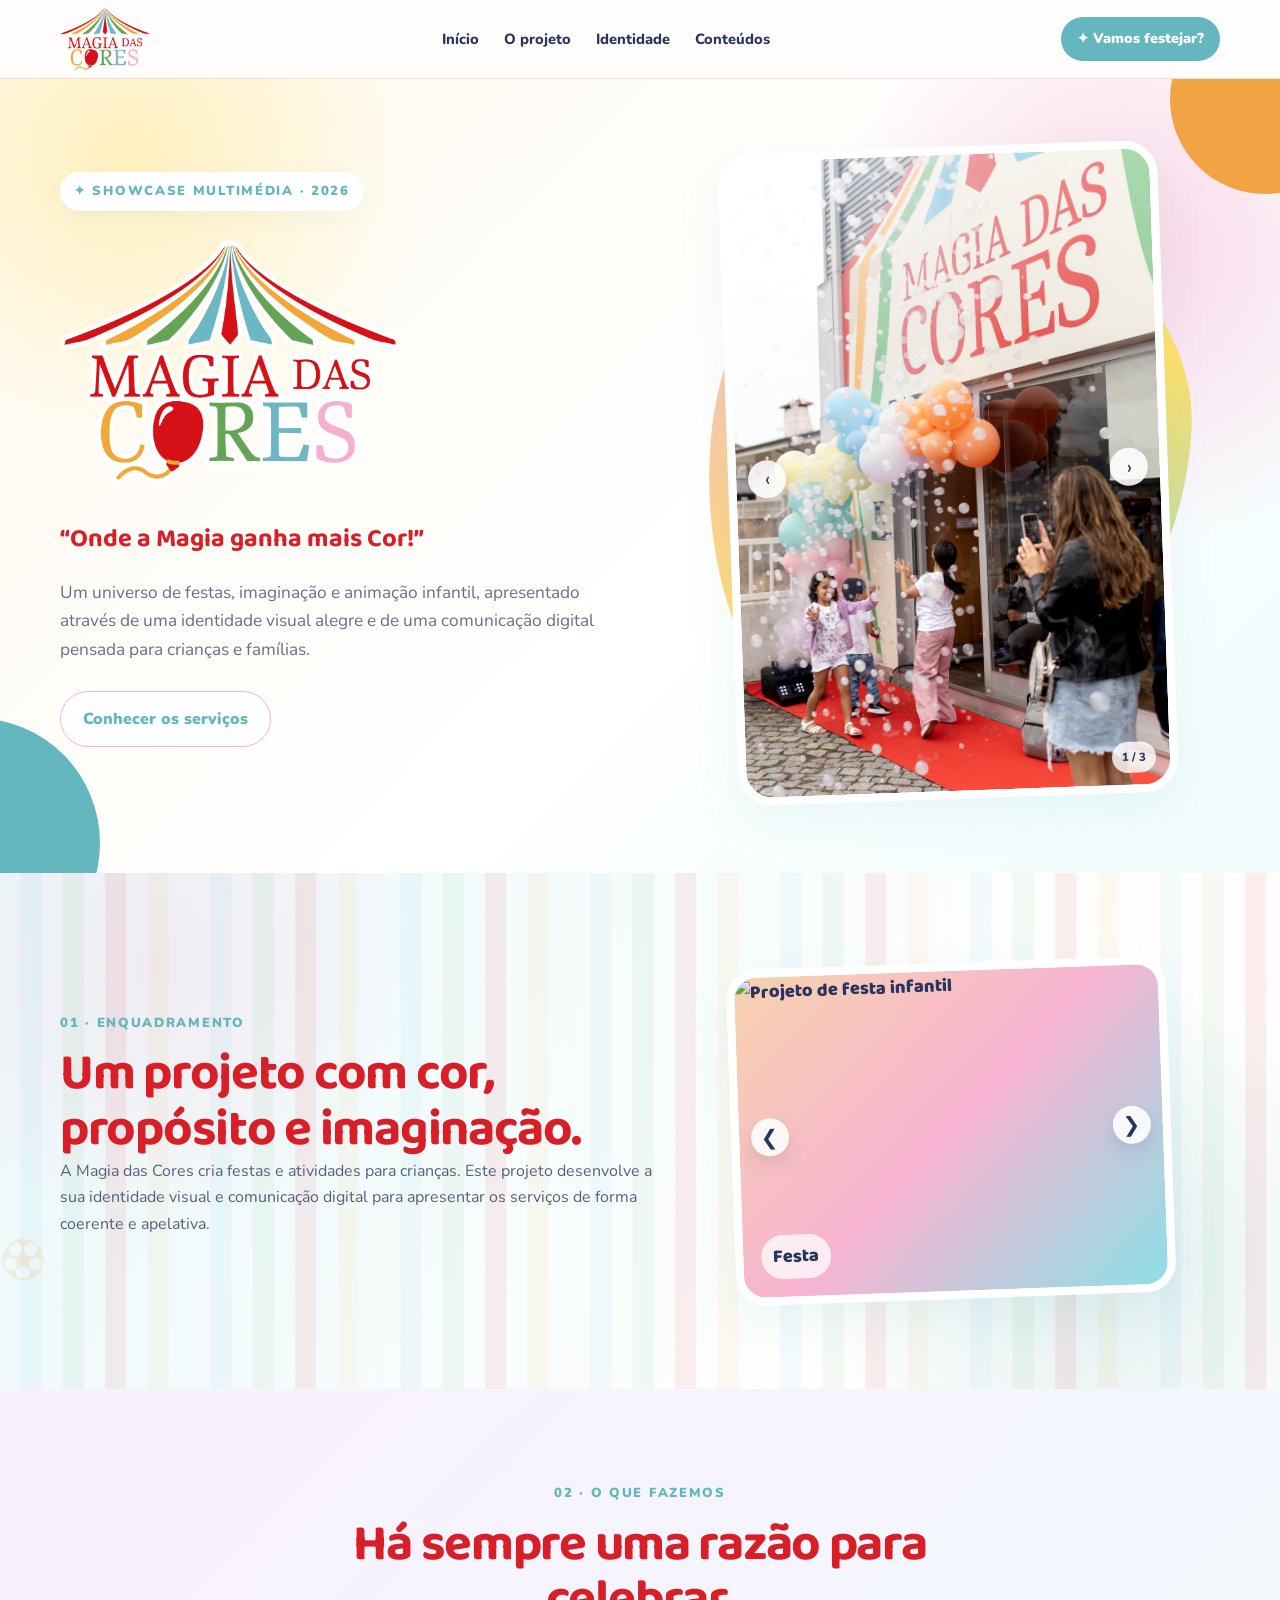
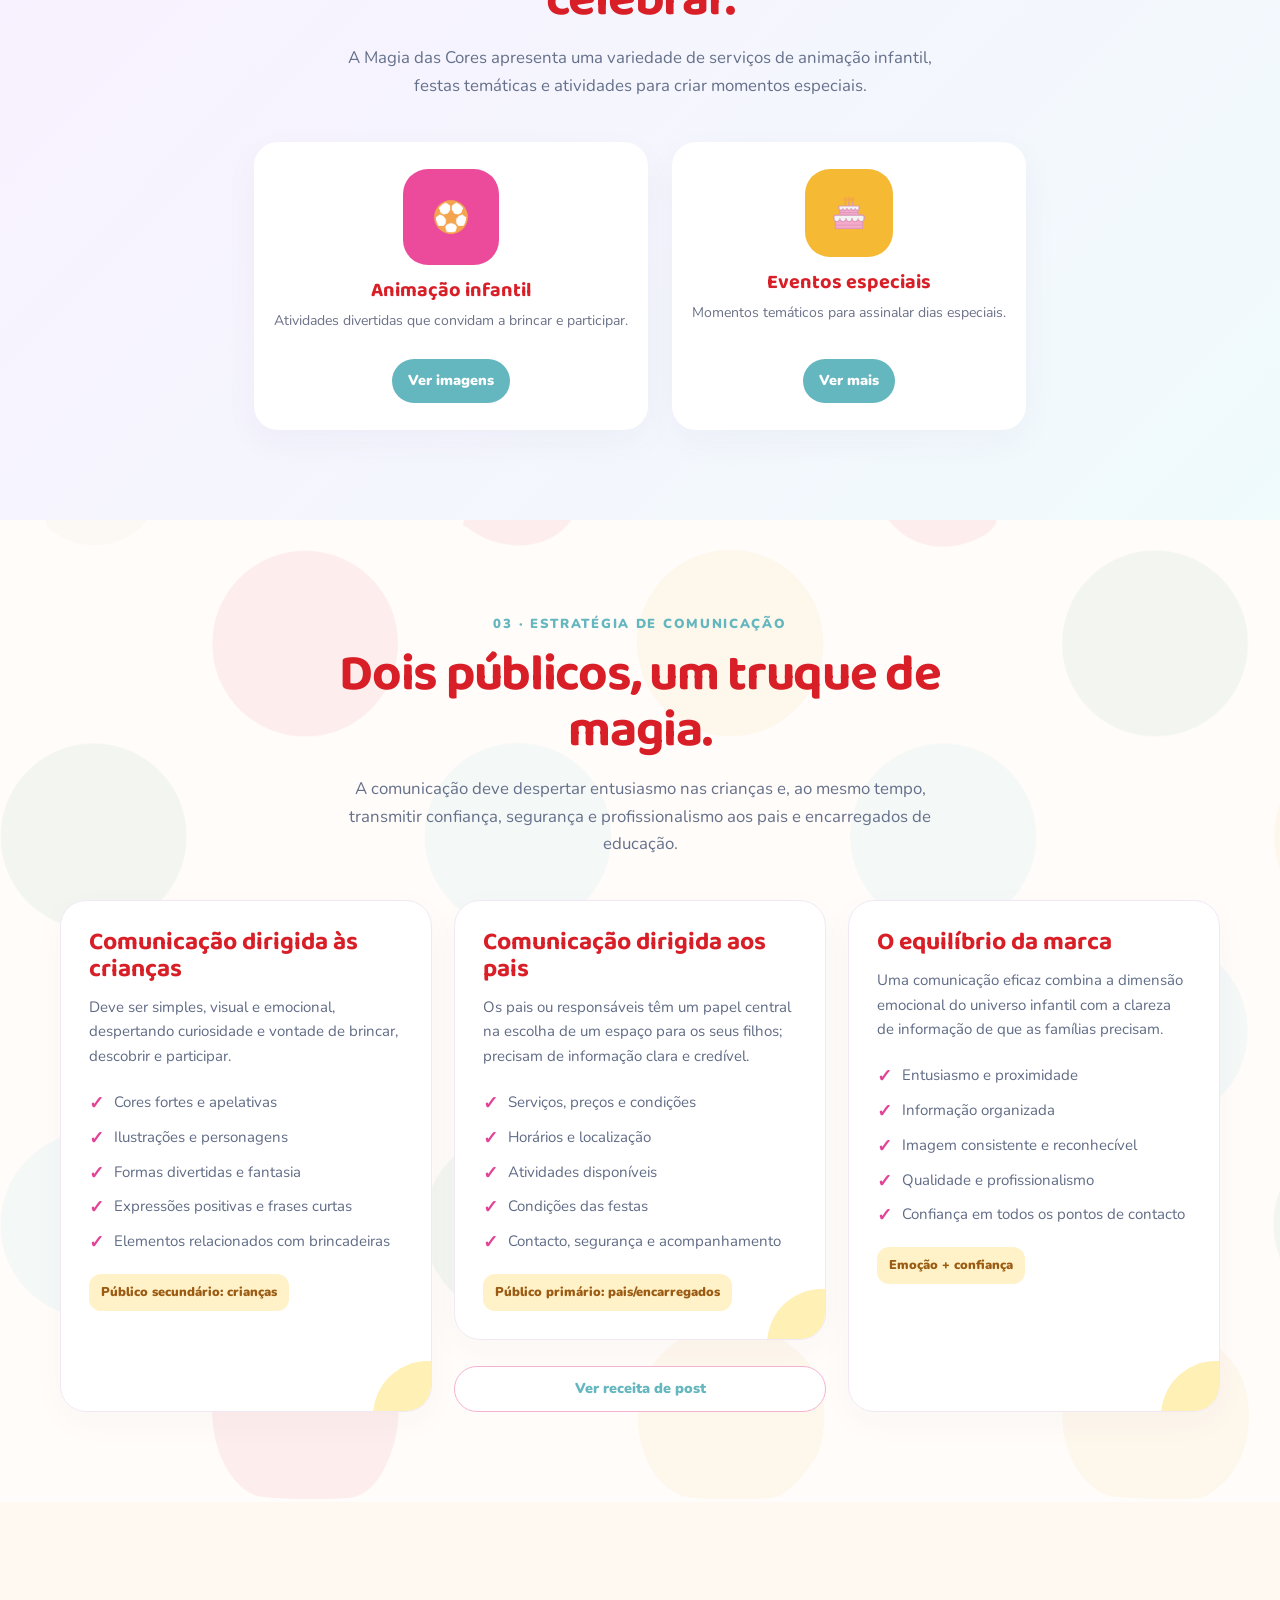
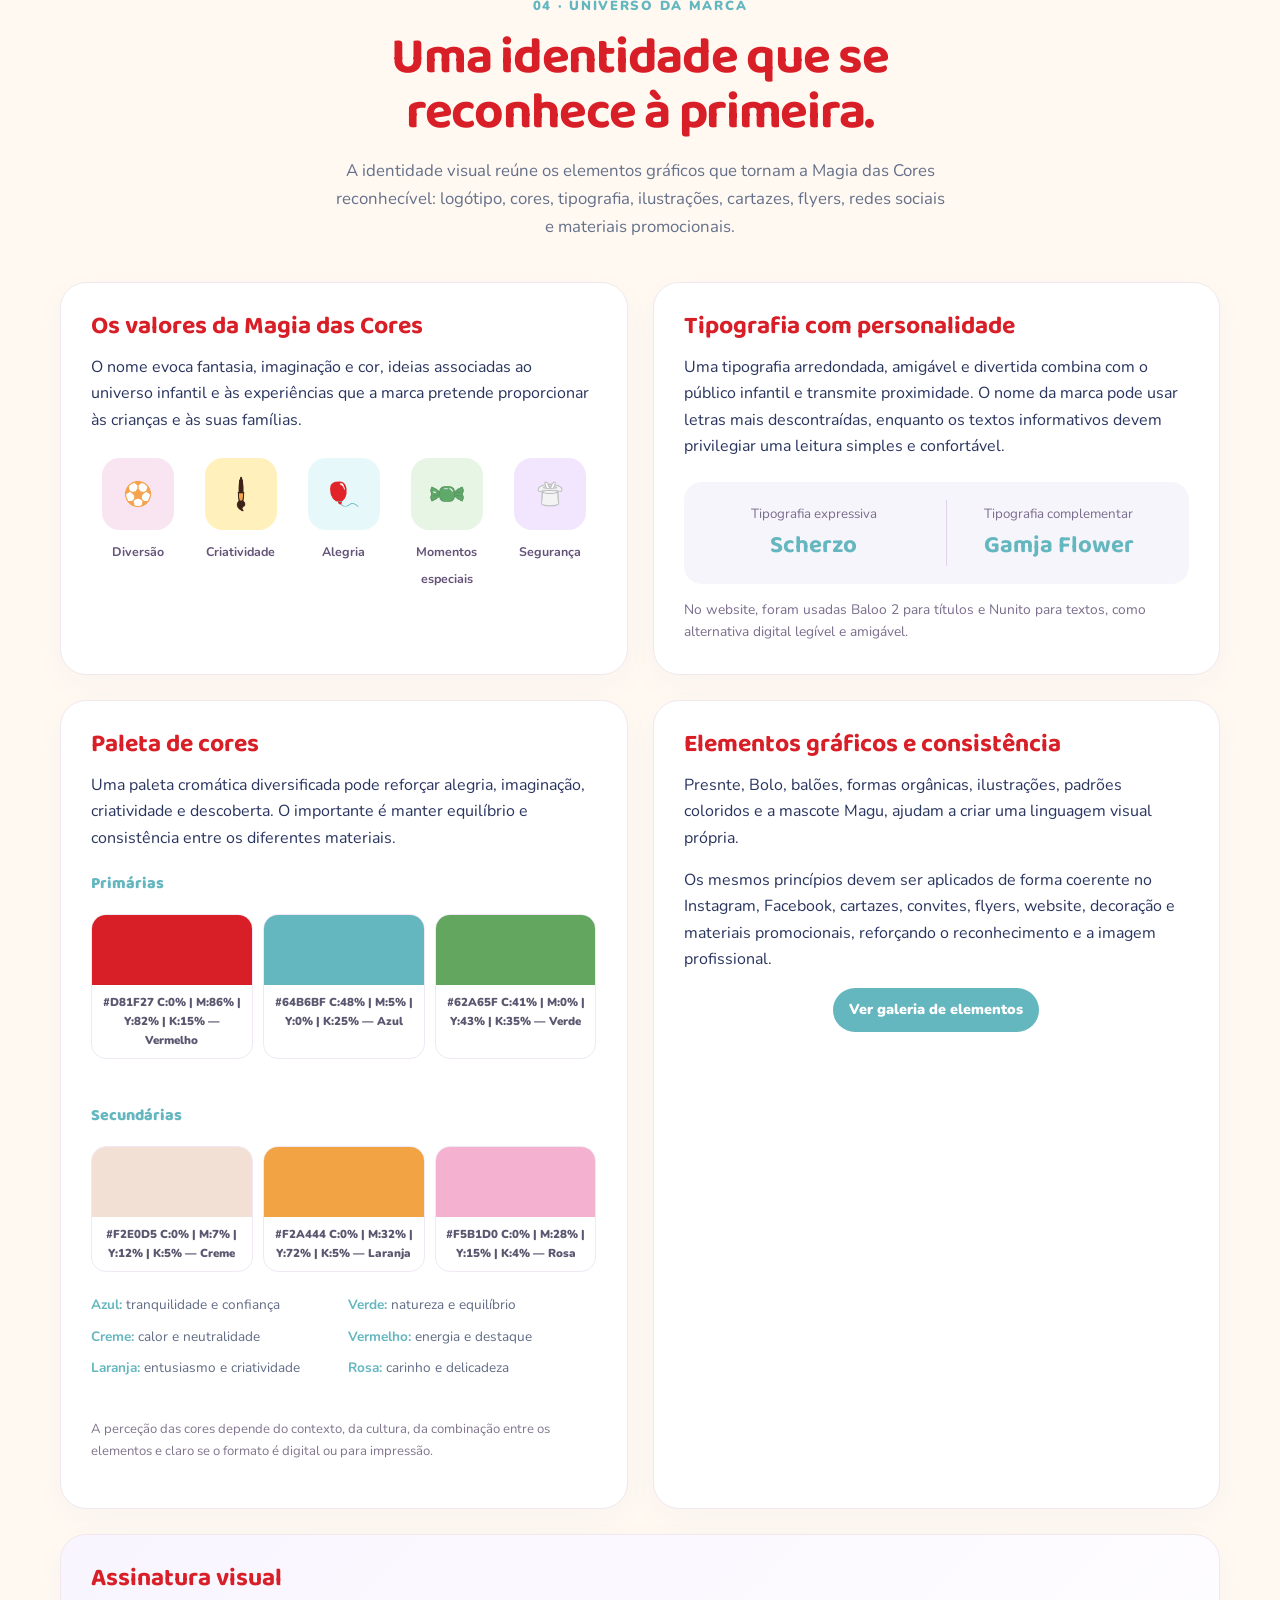
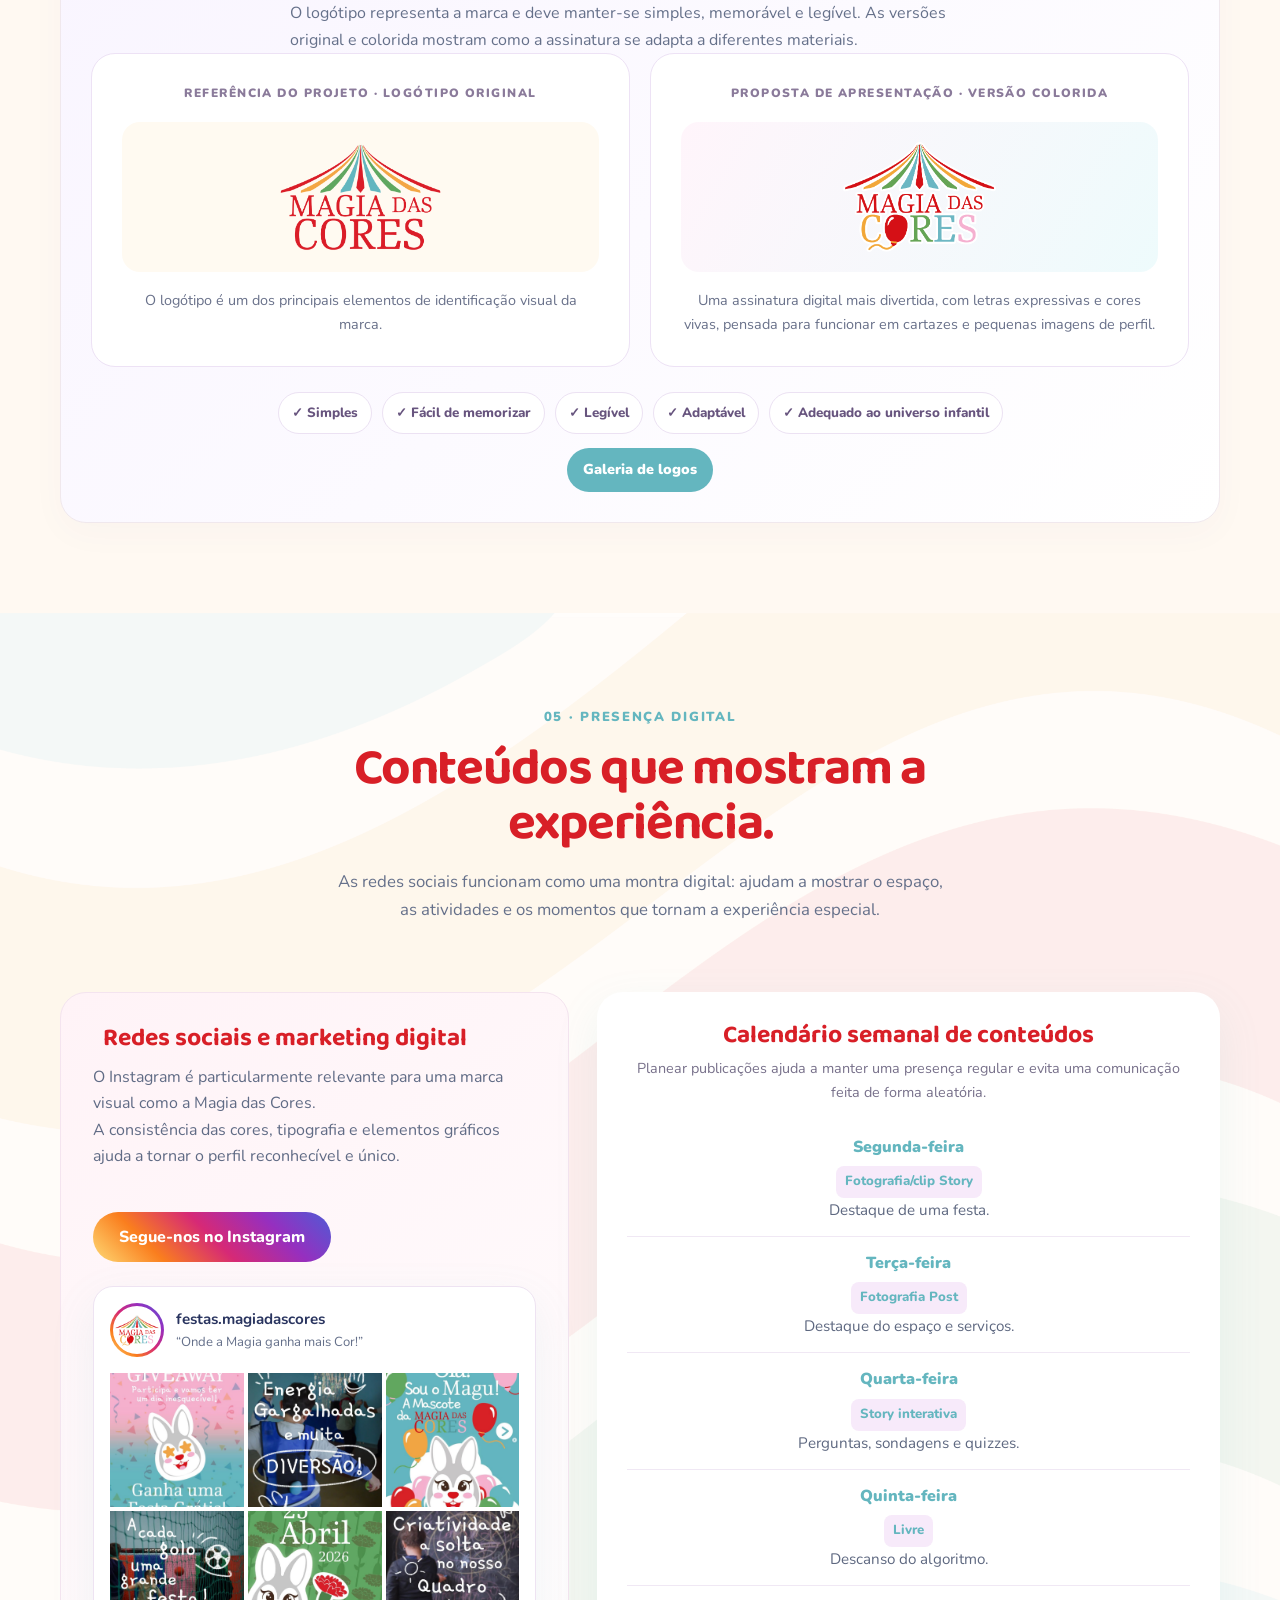
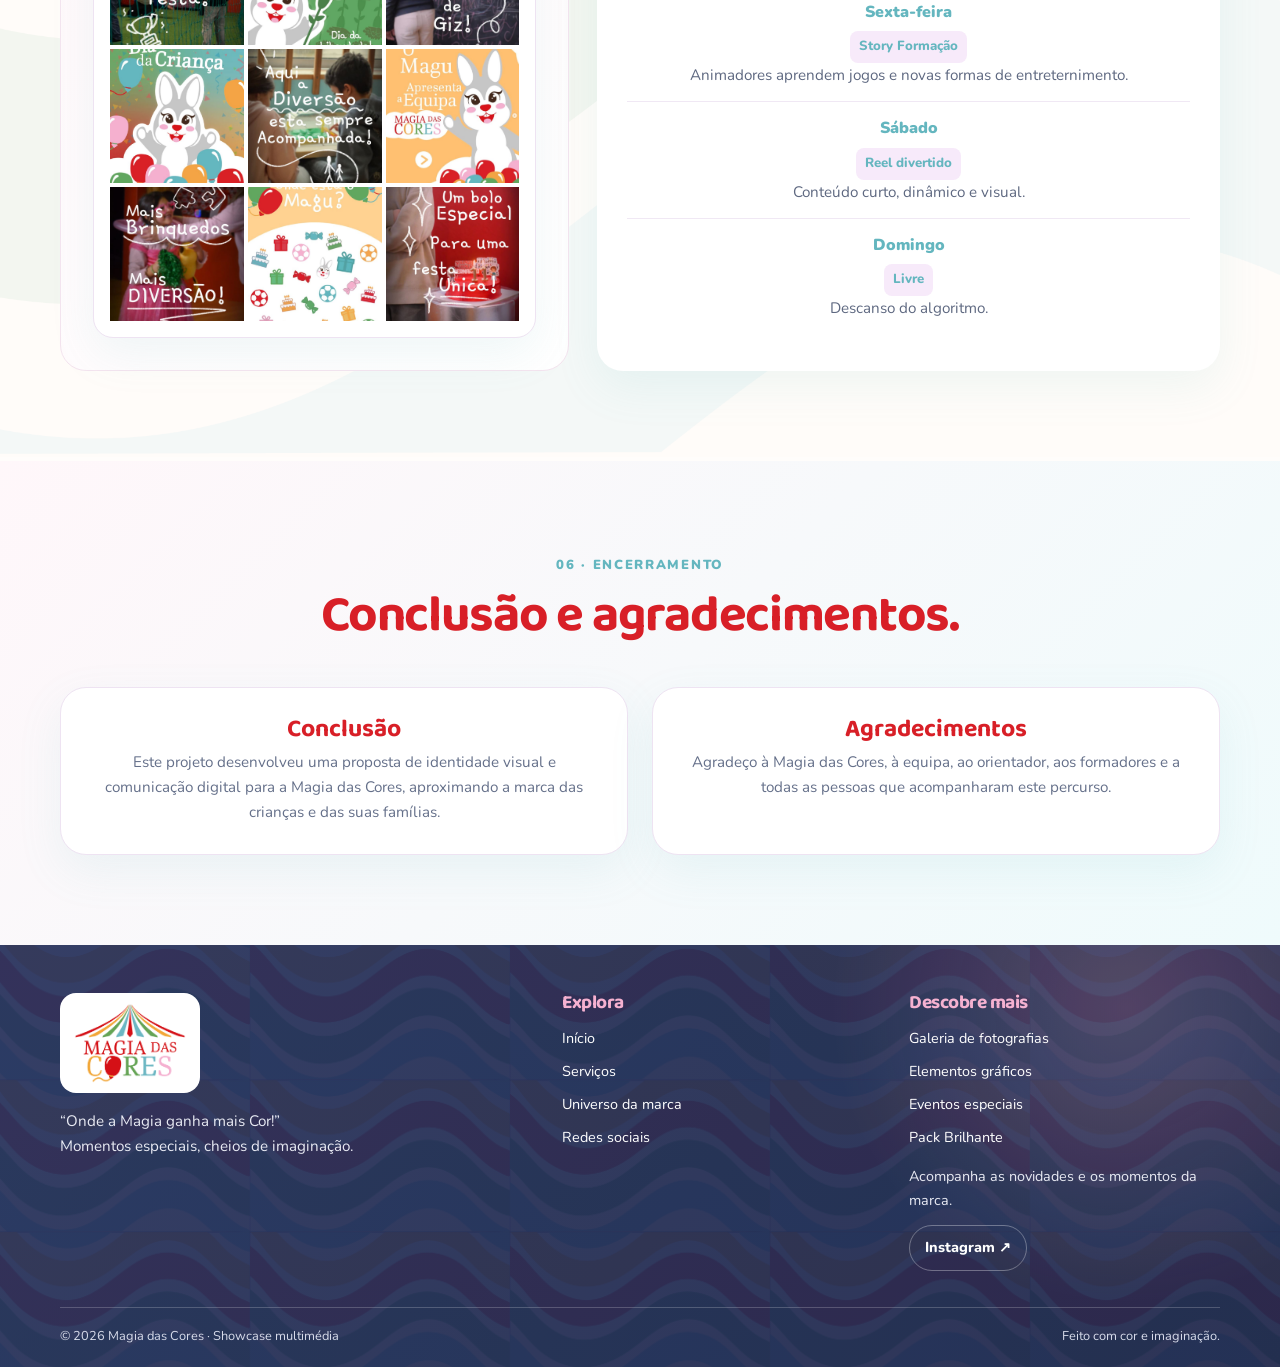
==== commit ef4d8127: "aa" ====
--- a/index.html
+++ b/index.html
@@ -1504,6 +1504,8 @@
 }
 
 .service:nth-child(2) .service-icon {
+  width: 88px;
+  height: 88px;
   background: #f5b934;
 }
 
@@ -1521,7 +1523,11 @@
   object-fit: contain;
 }
 
-.service:nth-child(2) .service-icon img,
+.service:nth-child(2) .service-icon img {
+  width: 80px;
+  height: 80px;
+}
+
 .service:nth-child(3) .service-icon img {
   width: 88px;
   height: 88px;
@@ -2423,6 +2429,16 @@
   .service-icon {
     width: 60px;
     height: 60px;
+  }
+
+  .service:nth-child(2) .service-icon {
+    width: 76px;
+    height: 76px;
+  }
+
+  .service:nth-child(2) .service-icon img {
+    width: 68px;
+    height: 68px;
   }
 
   .quote-art {
@@ -2588,7 +2604,6 @@
         <div class="services-grid">
         <article class="service"><div class="service-icon"><img src="bola.png" alt="Bola colorida"></div><h3>Animação infantil</h3><p>Atividades divertidas que convidam a brincar e participar.</p><br><div class="service-feature"><a href="aniinfantil.html" class="btn btn-primary btn-small">Ver imagens</a></div></article>
         <article class="service"><div class="service-icon"><img src="bolo.png" alt="Bolo de aniversário"></div><h3>Eventos especiais</h3><p>Momentos temáticos para assinalar dias especiais.</p><br><div class="service-feature"><a href="eventos.html" class="btn btn-primary btn-small">Ver mais</a></div></article>
-        <p style="text-align:center;color:#77708a;font-size:.85rem;margin:22px 0 0">
       </div>
     </section>
 
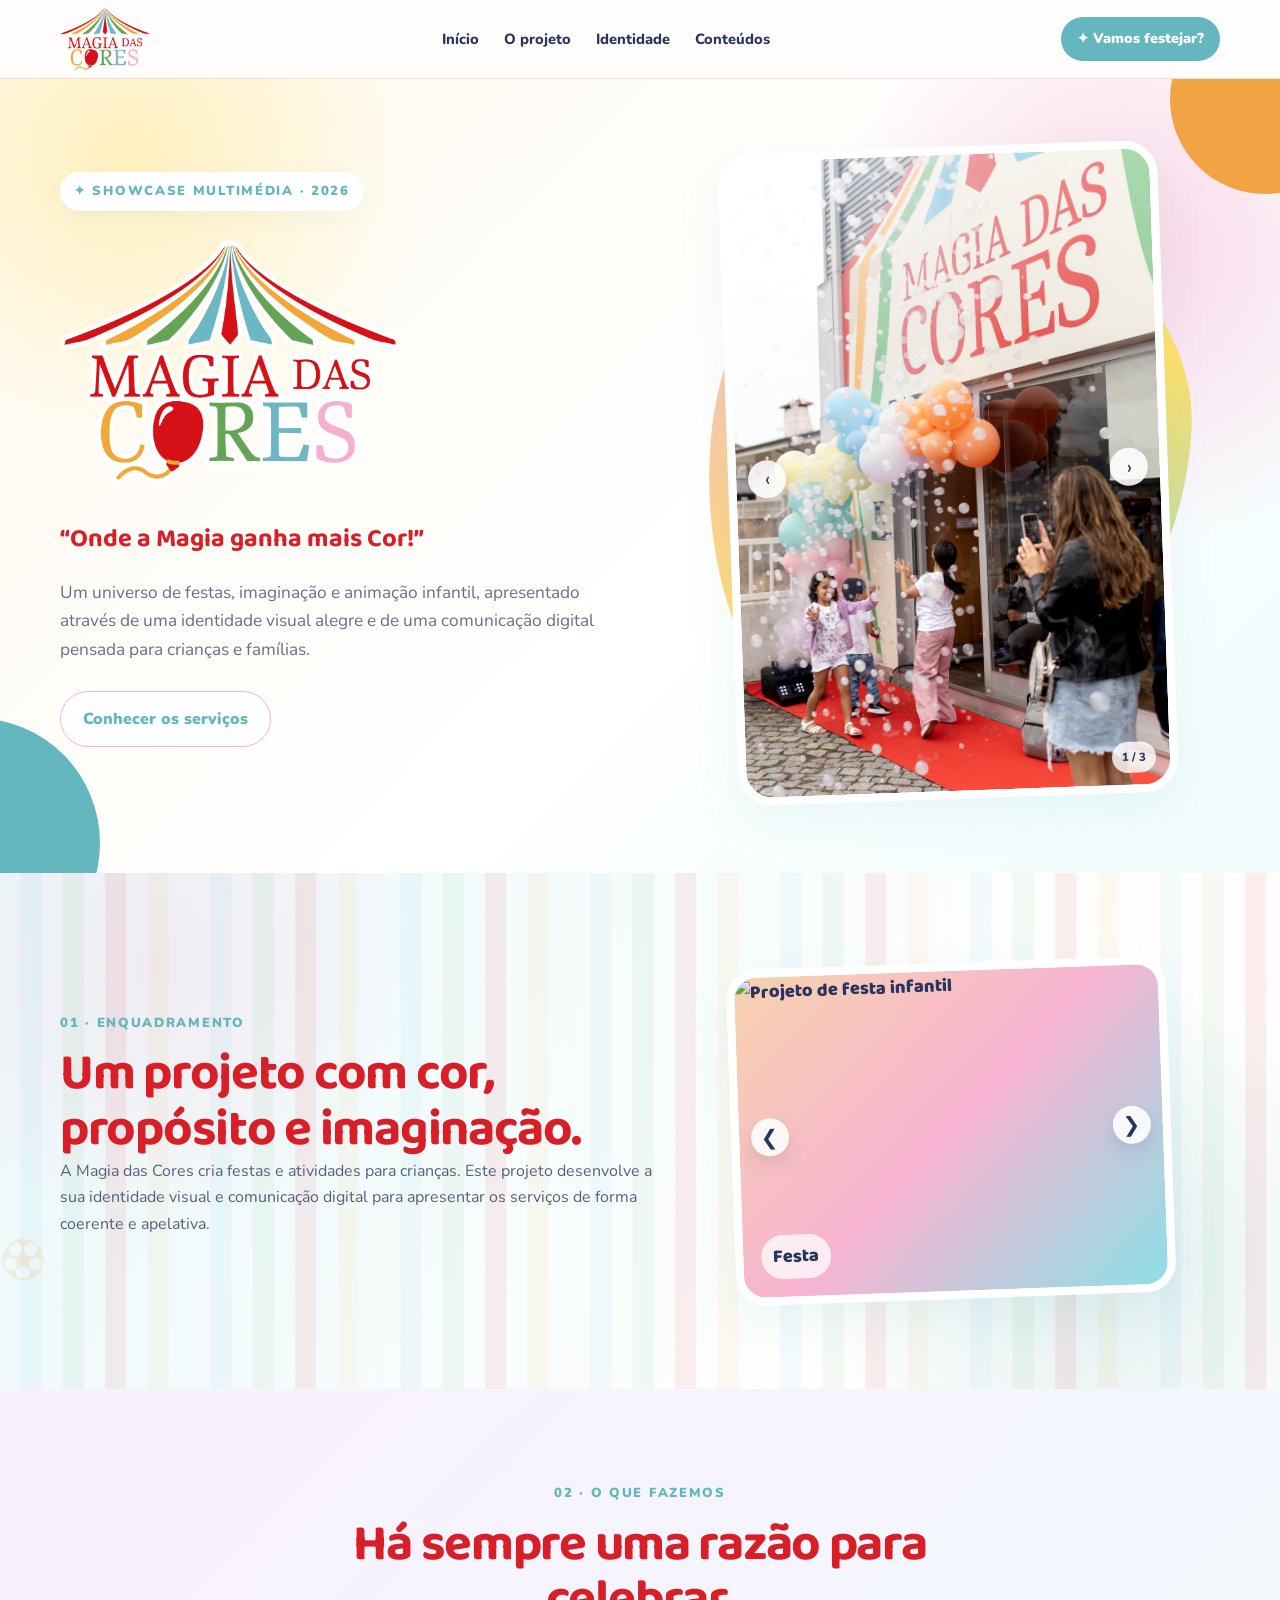
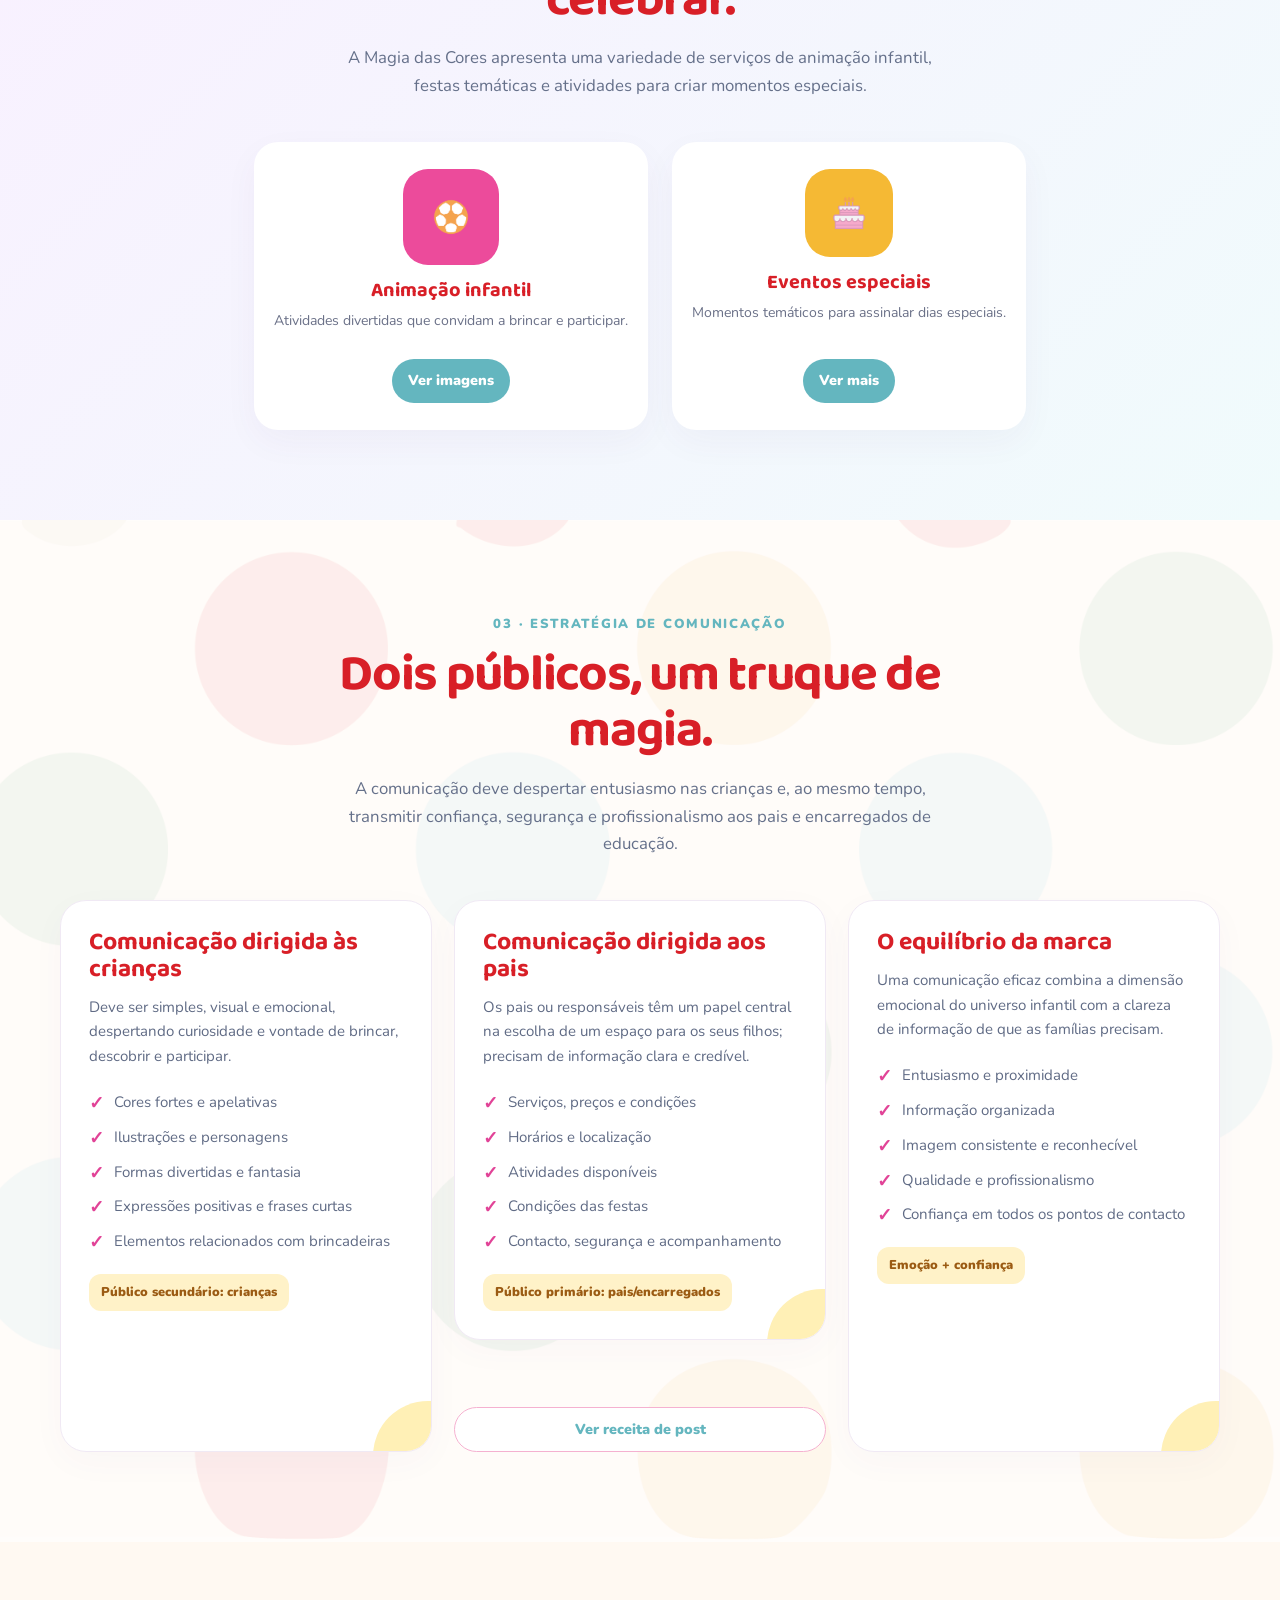
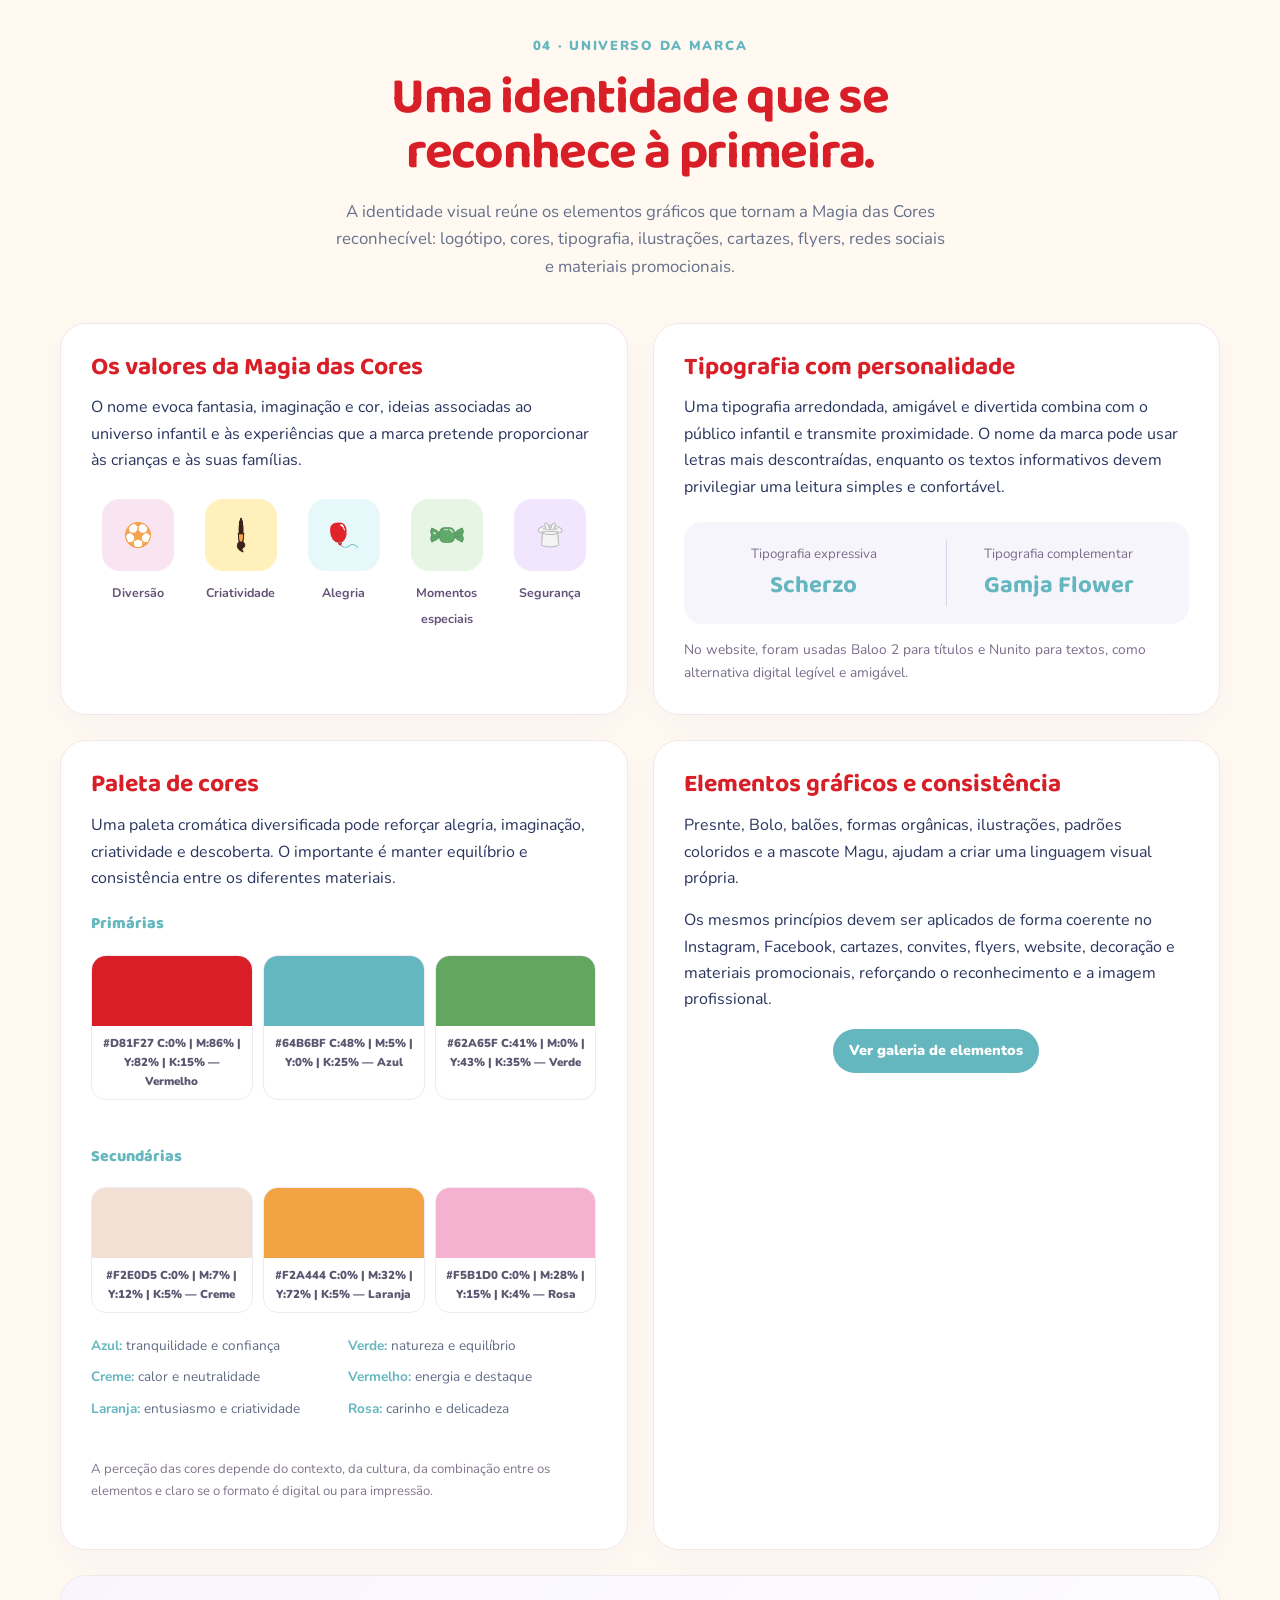
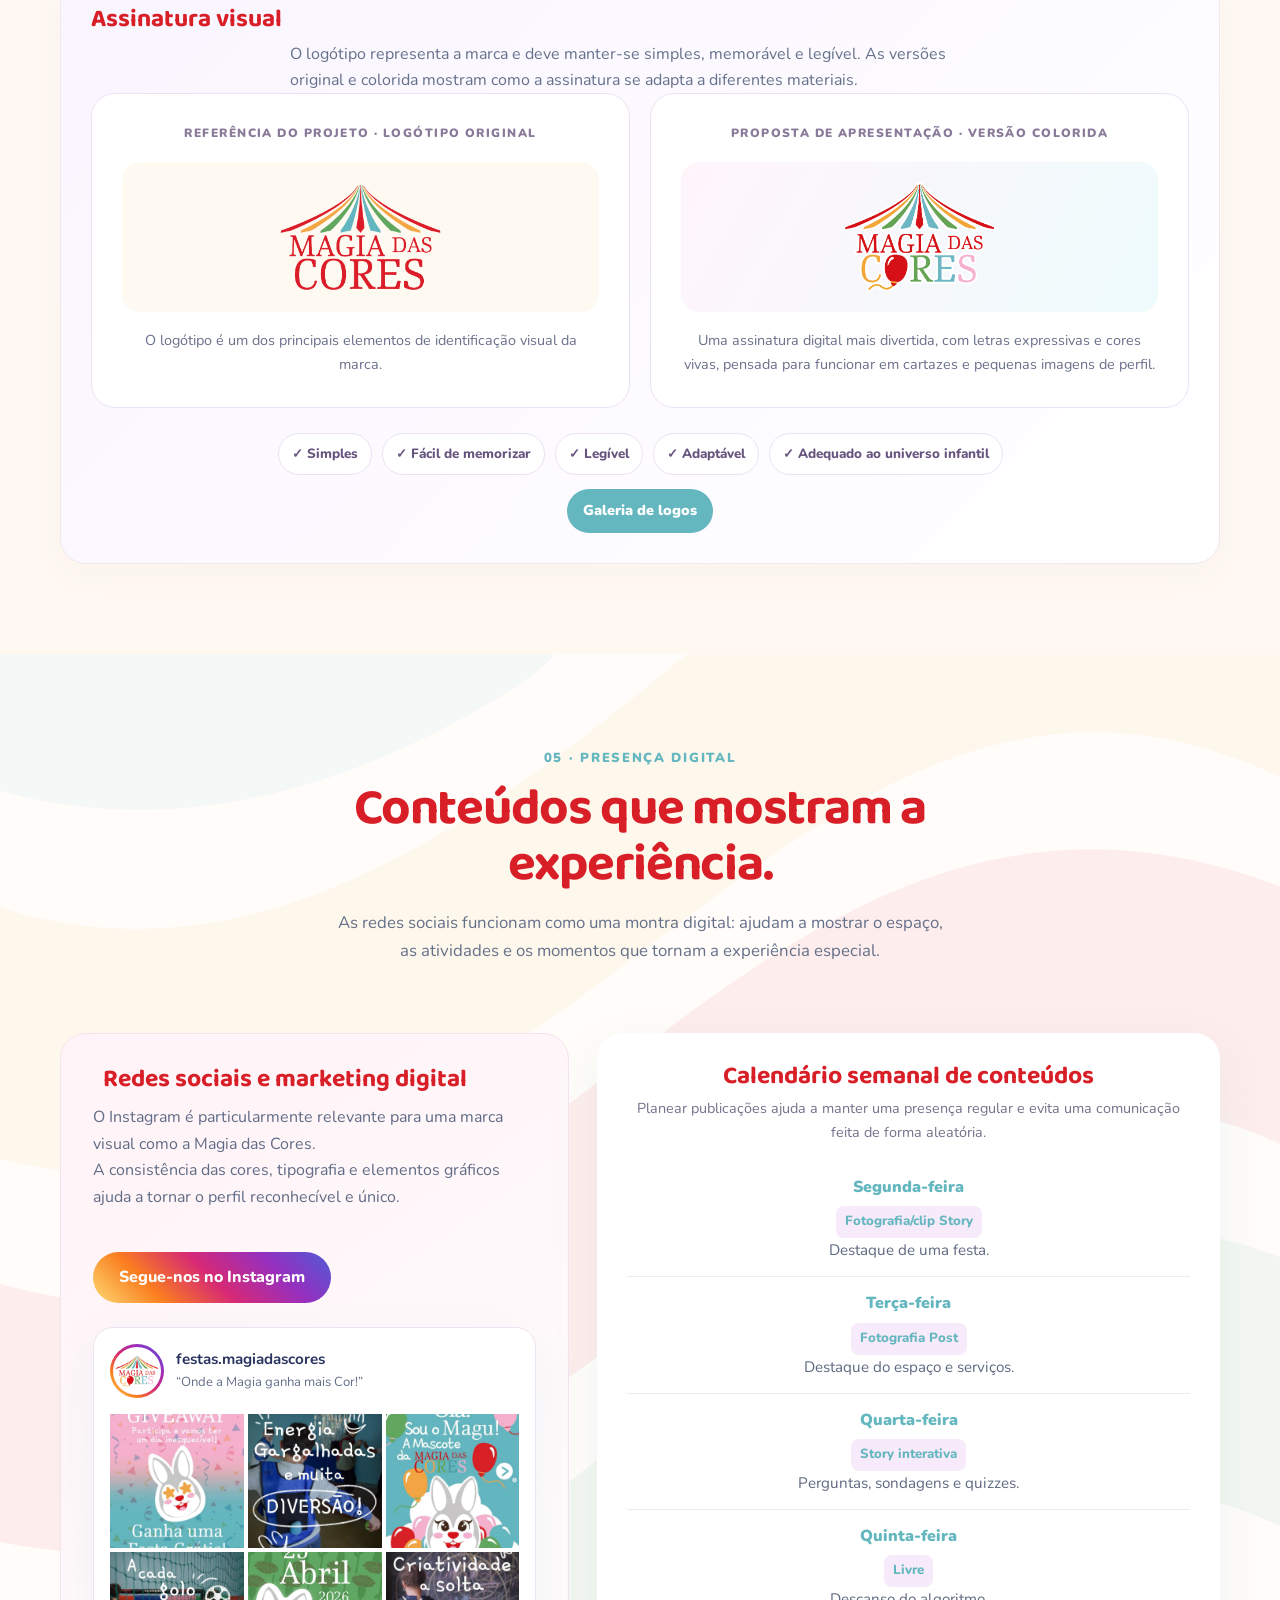
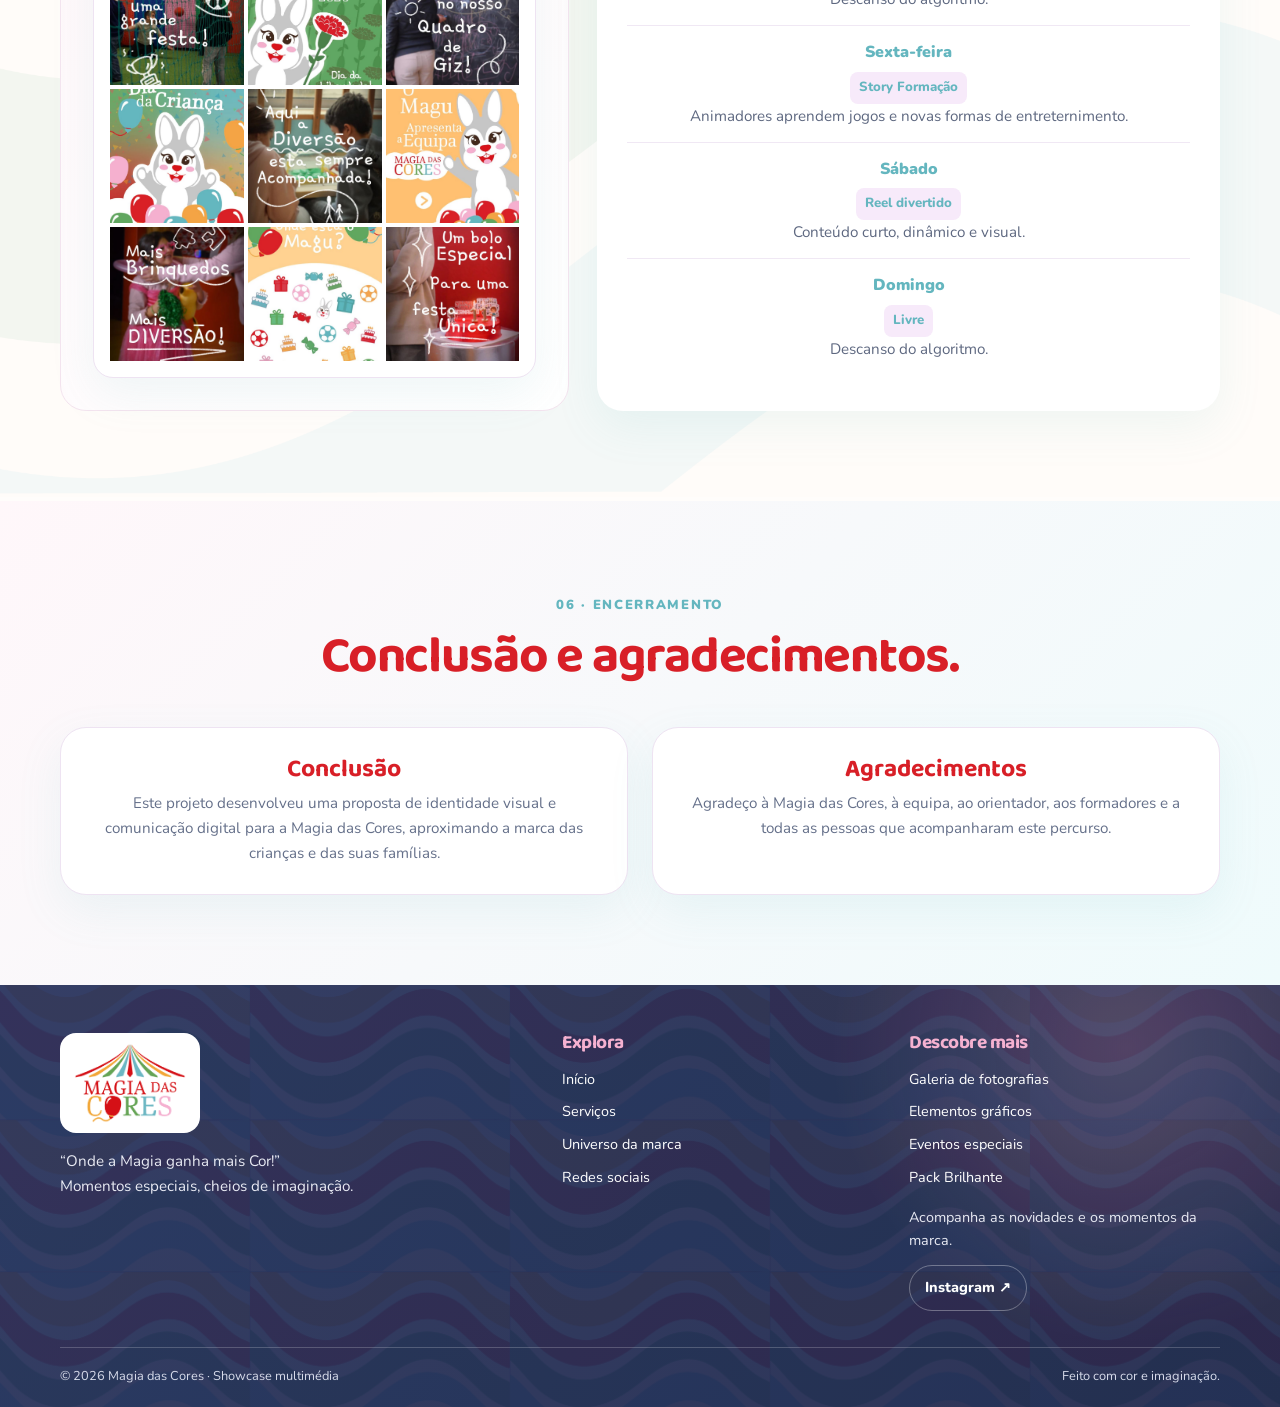
==== commit 4ad5a49e: "Refactor comments and add button in index.html Updated comments for clarity and added a button eleme" ====
--- a/index.html
+++ b/index.html
@@ -1635,7 +1635,7 @@
 }
 
 
-/*14. Packs e preços que tbm tens que os vender */
+/*14. Packs e preços que tbm tens que os vender lol */
 
 .pack-section {
   background: var(--white);
@@ -1939,7 +1939,7 @@
   color: #28a7b5;
 }
 
-/* Actual image logo inside the showcase */
+/* Actual image logos inside the showcases */
 .logo-demo img {
   width: auto;
   max-width: 85%;
@@ -2141,7 +2141,7 @@
 }
 
 /*era uma vez disseram que pareço crazy*/
-/* 19. TABLET STYLES harry styles? */
+/* 19. TABLET STYLES harry styles? */ /*tas bem?*/
 
 @media (max-width: 950px) {
   :root {
@@ -2358,7 +2358,7 @@
 }
 
 
-/* 21. TBM SMALL TELES so nao da pa nokias*/
+/* 21. TBM SMALL TELES so nao da pa nokias*/ /*es memodefeciente*/
 
 @media (max-width: 430px) {
   h1 {
@@ -2633,6 +2633,7 @@
 
           <!--*ta dificil por aqui lista no notebook-->
 <!--anota falta fotos-->
+          <!--bro onde foi o botao-->
           
           <div class="audience-card-with-action">
             <article class="info-card flip-card">
@@ -2657,7 +2658,8 @@
                 </div>
               </div>
             </article>
-            <button class="btn btn-secondary btn-small post-recipe-button" type="button" data-post-recipe="families">Ver receita de post</button>
+            <!--BOTAO-->
+            <br><button class="btn btn-secondary btn-small post-recipe-button" type="button" data-post-recipe="families">Ver receita de post</button>
           </div>
 
           <article class="info-card flip-card">
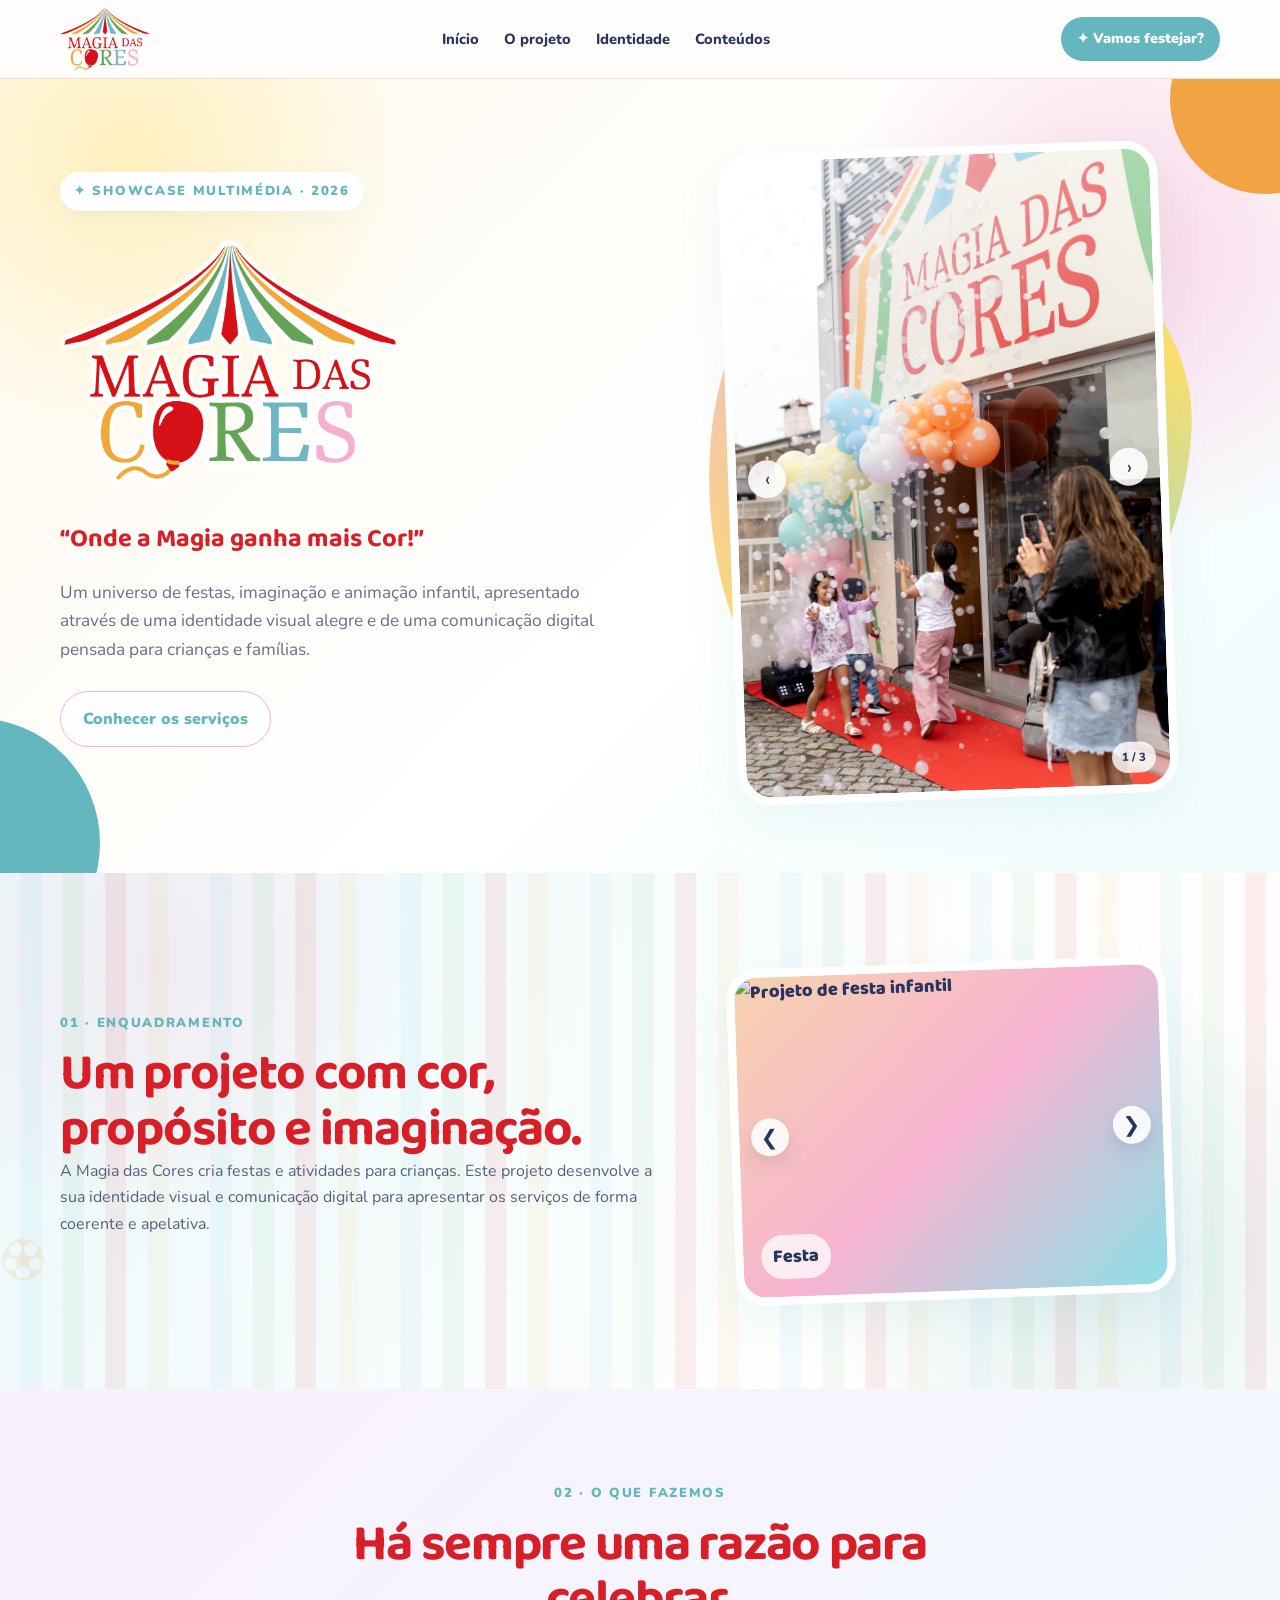
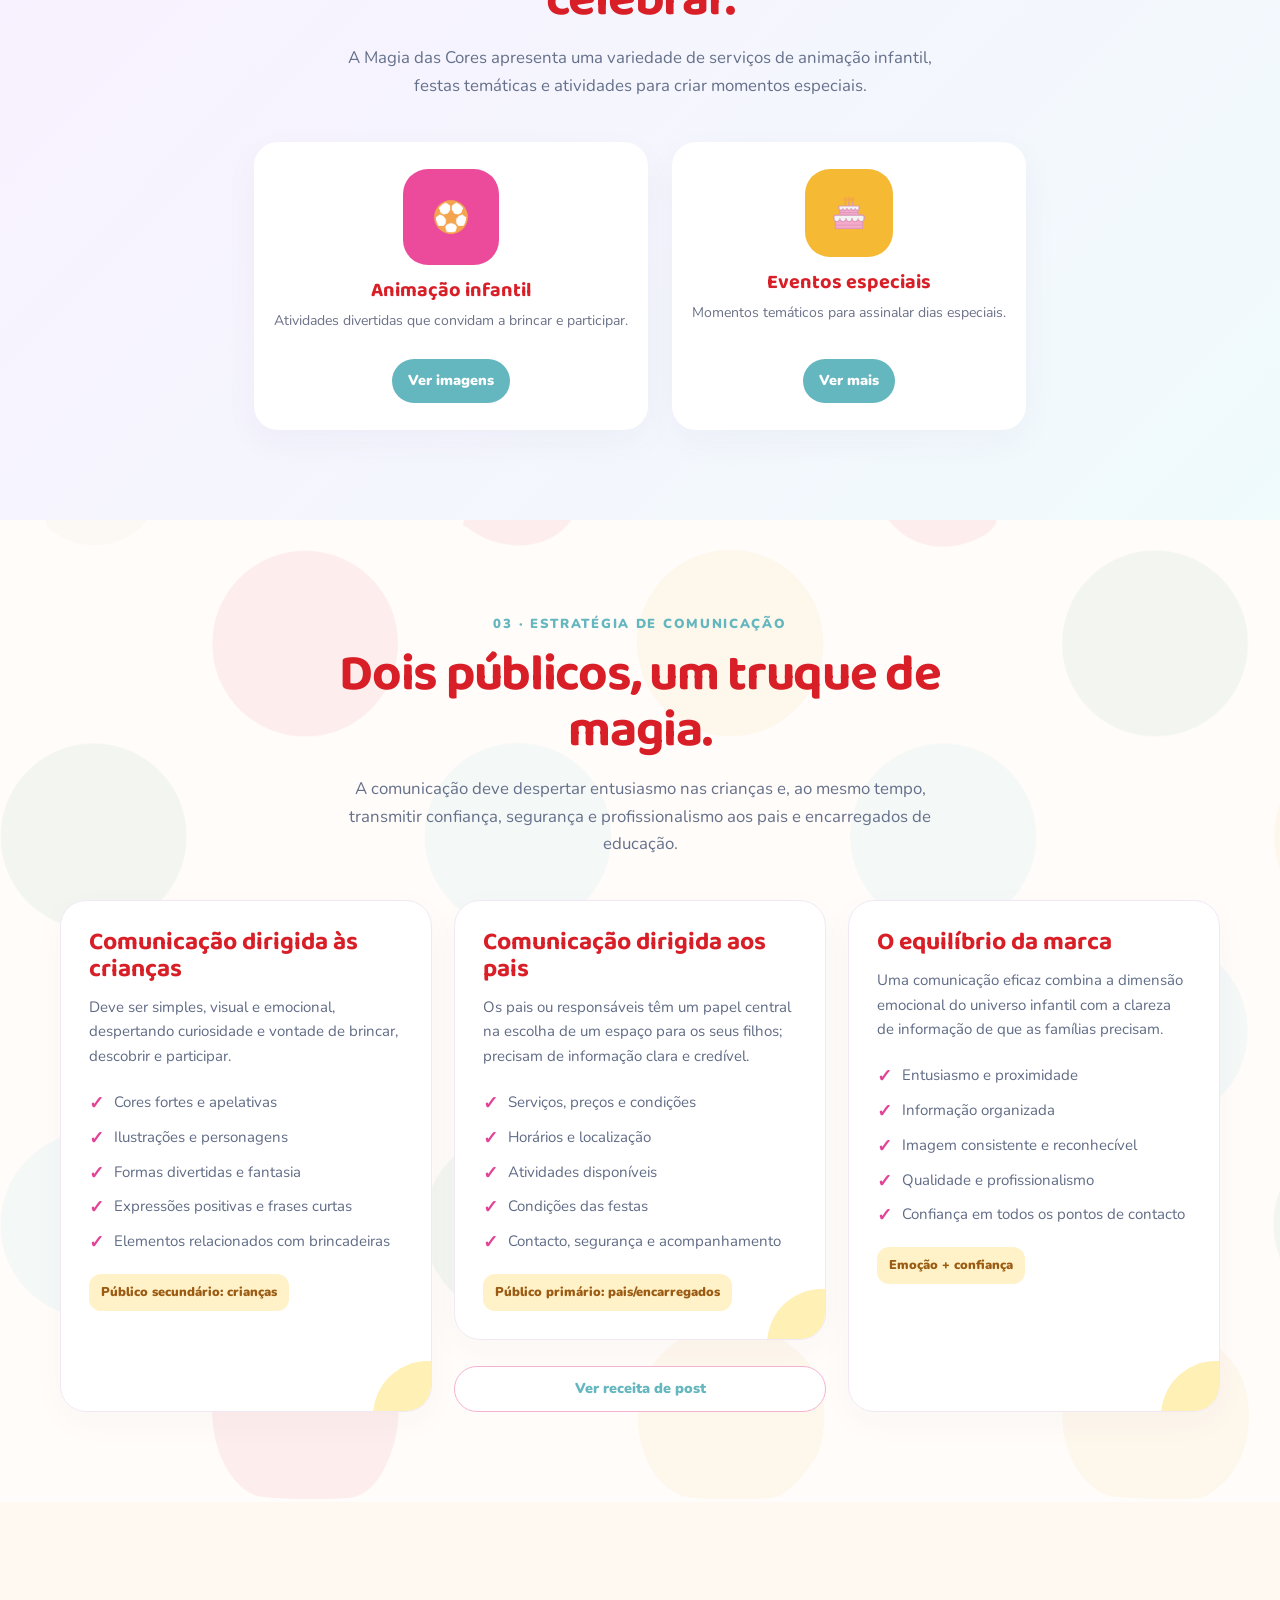
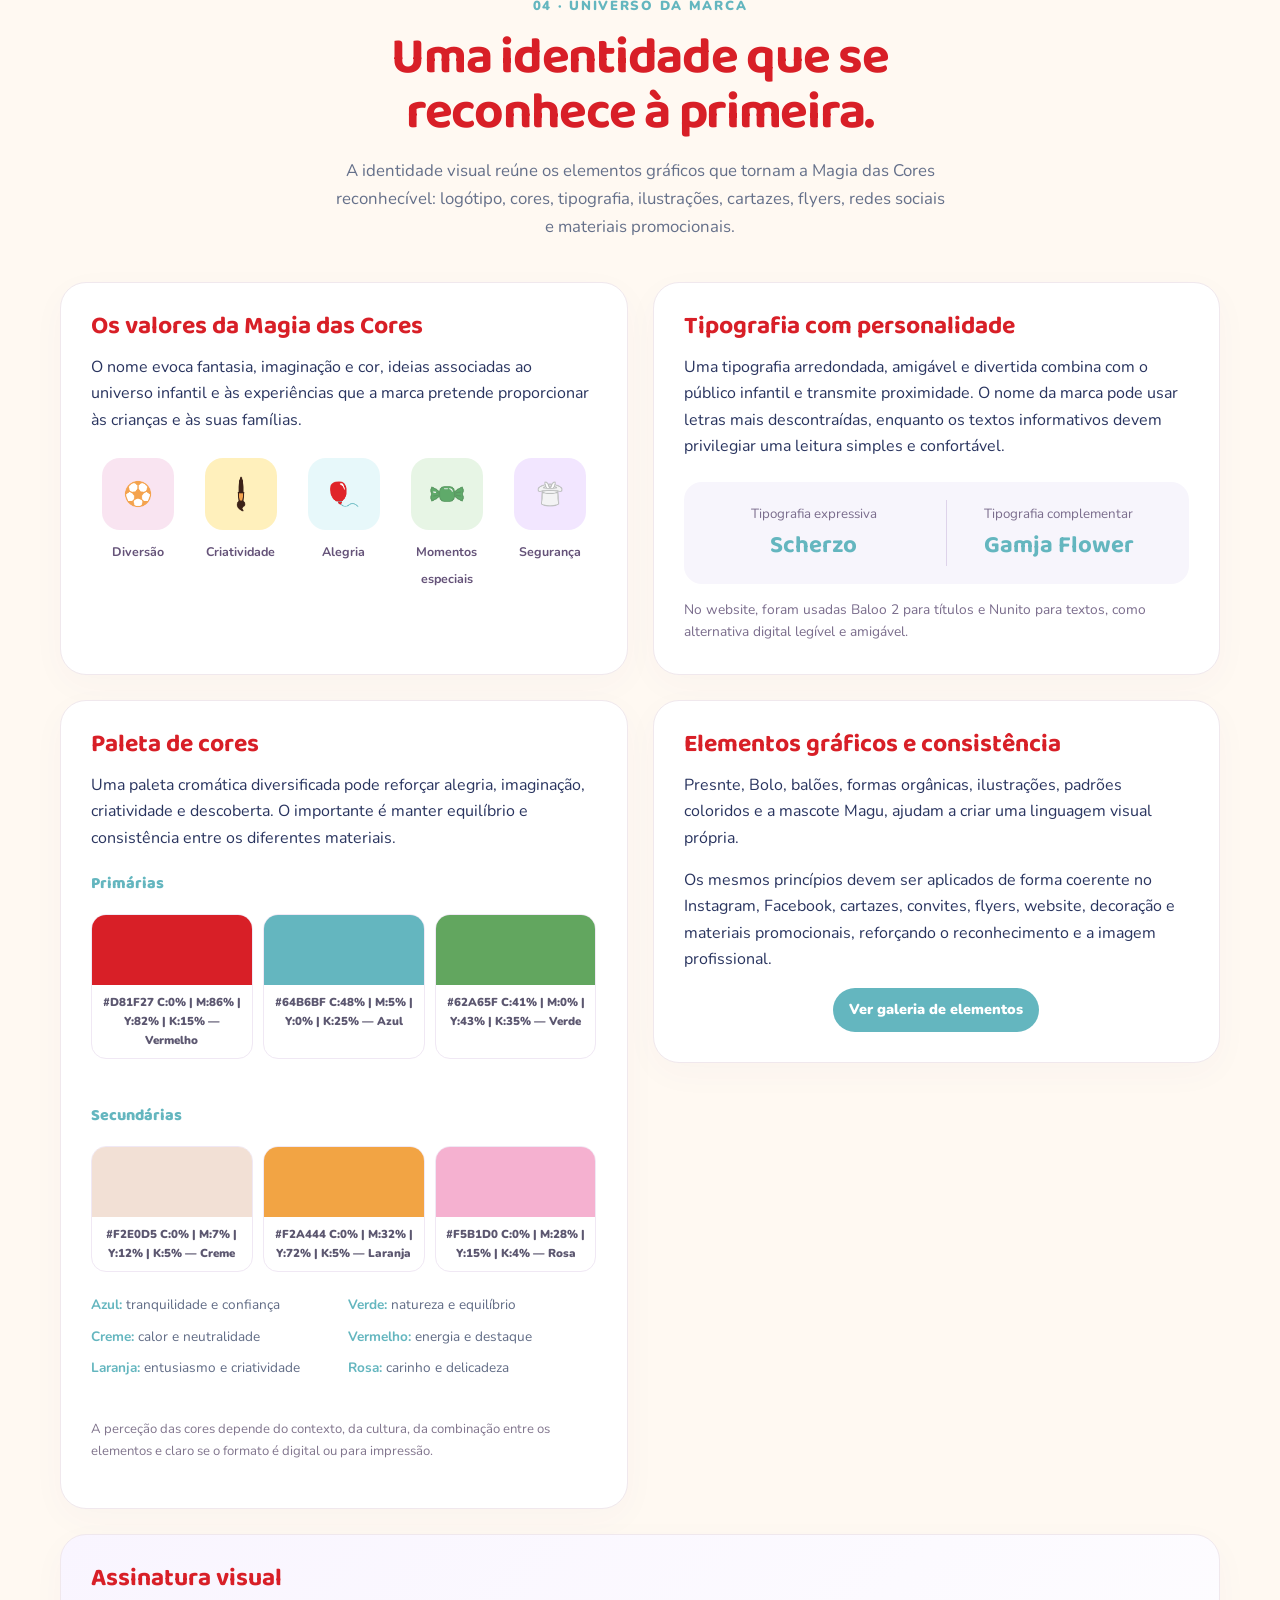
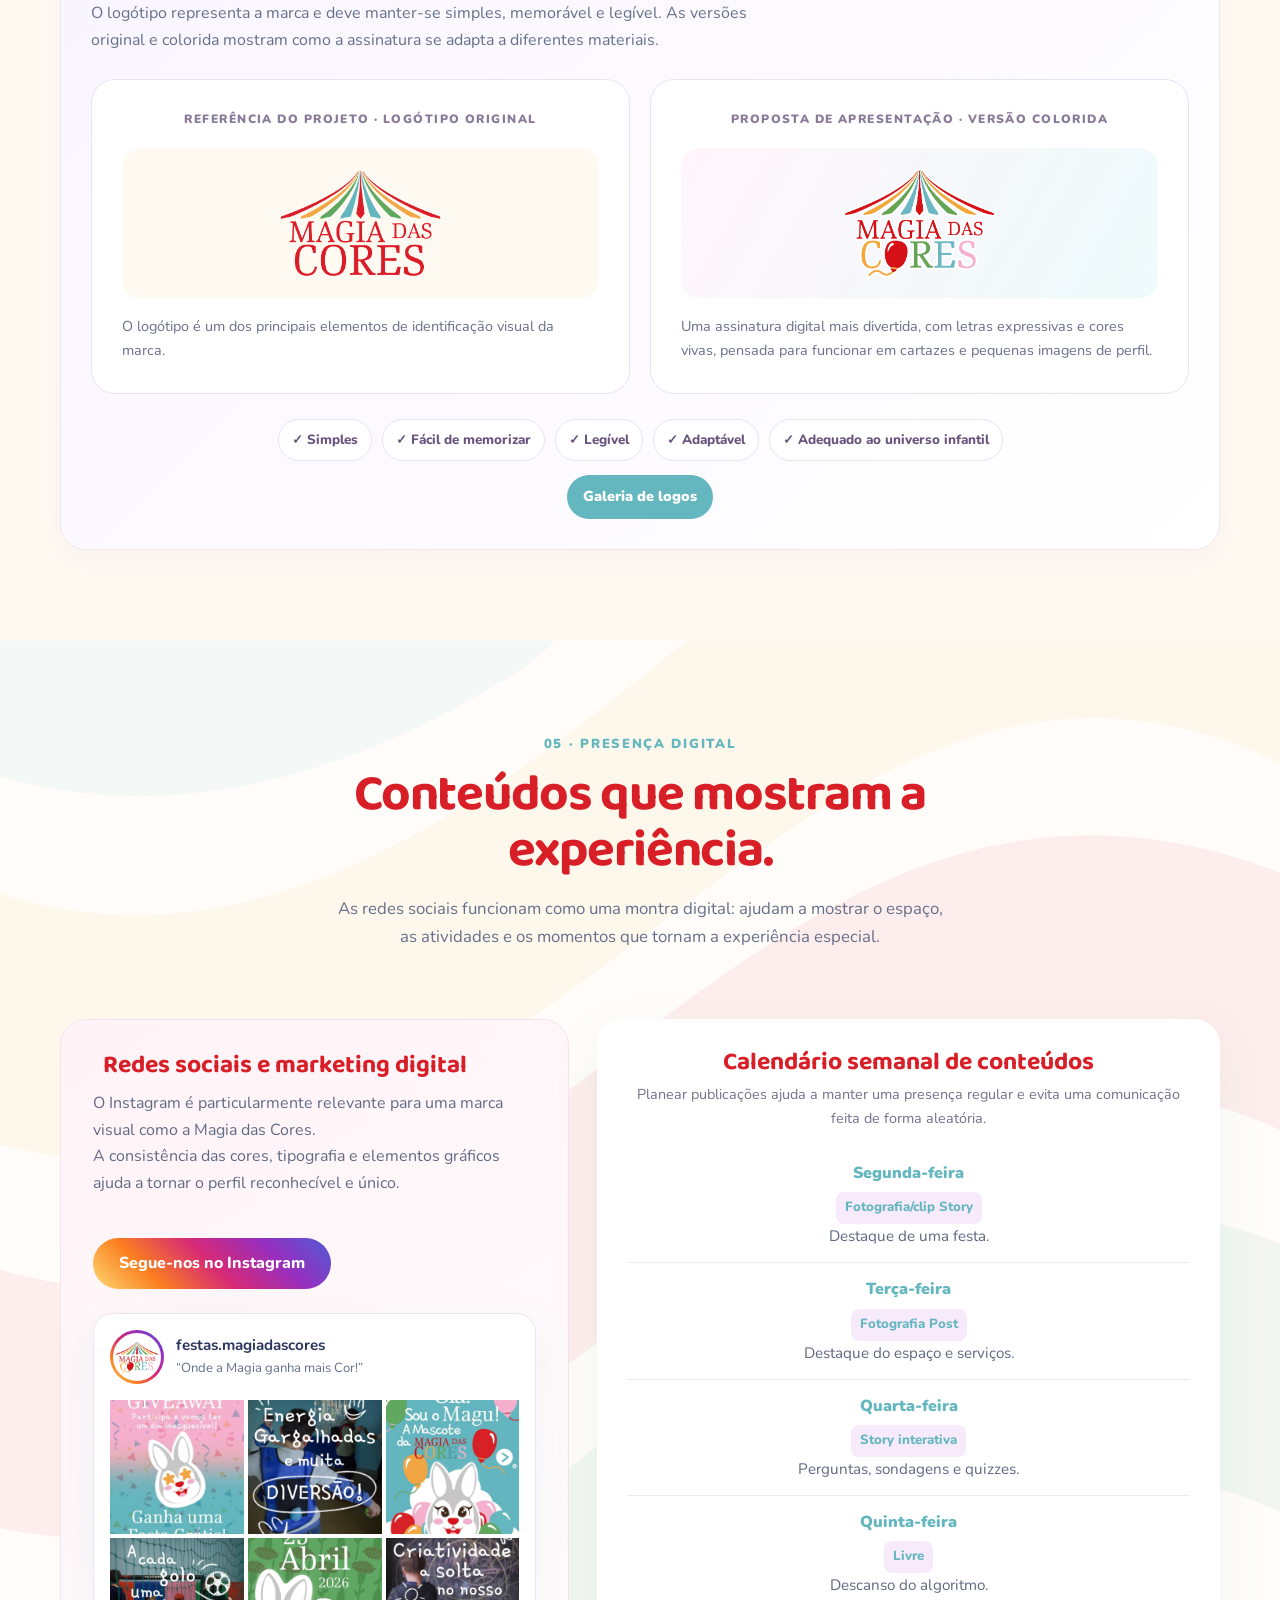
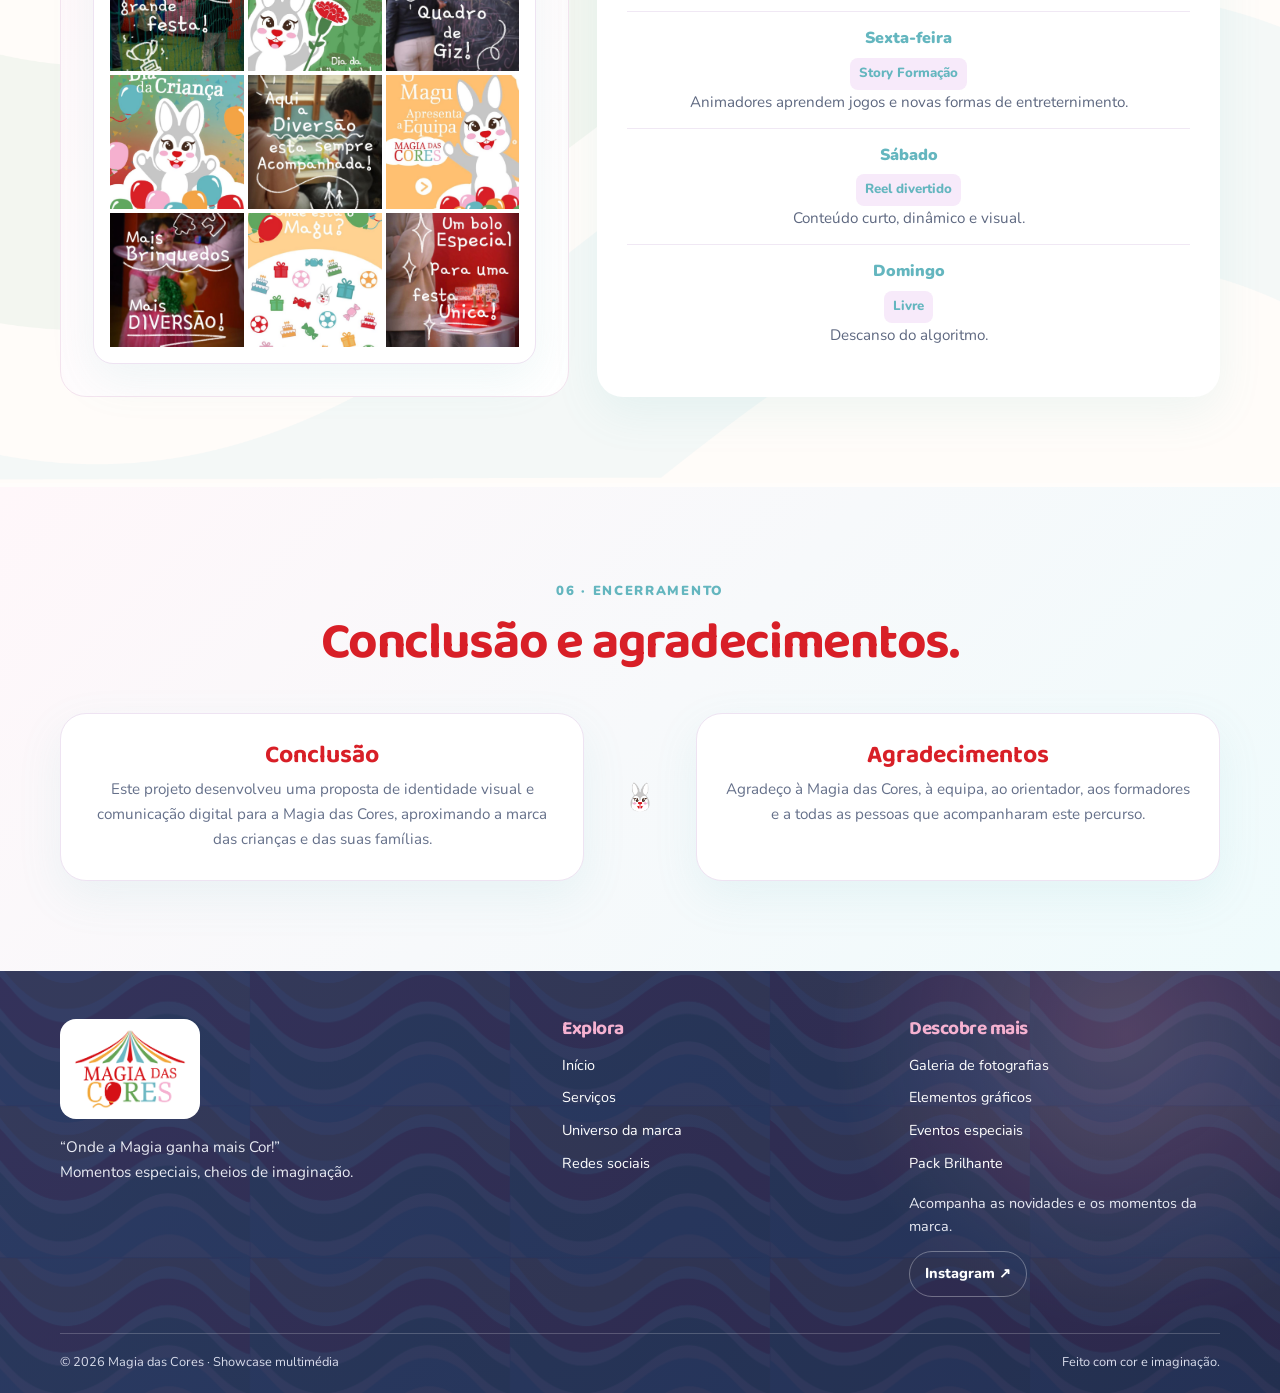
==== commit a766d05a: "doneaa" ====
--- a/index.html
+++ b/index.html
@@ -1258,7 +1258,15 @@
 }
 
 .closing-section .intro-grid {
+  grid-template-columns: minmax(0, 1fr) auto minmax(0, 1fr);
   gap: 24px;
+}
+
+.closing-magu-icon {
+  align-self: center;
+  width: 64px;
+  height: 64px;
+  object-fit: contain;
 }
 
 .closing-section .intro-item {
@@ -1298,6 +1306,10 @@
   border-radius: var(--radius);
   background: var(--white);
   box-shadow: 0 10px 35px #58317908;
+}
+
+.identity-panel--compact {
+ align-self: start;
 }
 
 .identity-panel h3 {
@@ -1635,7 +1647,7 @@
 }
 
 
-/*14. Packs e preços que tbm tens que os vender lol */
+/*14. Packs e preços que tbm tens que os vender */
 
 .pack-section {
   background: var(--white);
@@ -1873,8 +1885,9 @@
 
 .logo-section > p {
   max-width: 700px;
-  margin: 0 auto;
+  margin: 0;
   color: var(--muted);
+  text-align: left;
 }
 
 .logo-comparison {
@@ -1939,7 +1952,7 @@
   color: #28a7b5;
 }
 
-/* Actual image logos inside the showcases */
+/* Actual image logo inside the showcase */
 .logo-demo img {
   width: auto;
   max-width: 85%;
@@ -1951,6 +1964,7 @@
   margin: 17px 0 0;
   color: #69718a;
   font-size: 0.9rem;
+  text-align: left;
 }
 
 .logo-rules {
@@ -2141,7 +2155,7 @@
 }
 
 /*era uma vez disseram que pareço crazy*/
-/* 19. TABLET STYLES harry styles? */ /*tas bem?*/
+/* 19. TABLET STYLES harry styles? */
 
 @media (max-width: 950px) {
   :root {
@@ -2358,7 +2372,7 @@
 }
 
 
-/* 21. TBM SMALL TELES so nao da pa nokias*/ /*es memodefeciente*/
+/* 21. TBM SMALL TELES so nao da pa nokias*/
 
 @media (max-width: 430px) {
   h1 {
@@ -2537,7 +2551,7 @@
           
           <p>Um universo de festas, imaginação e animação infantil, apresentado através de uma identidade visual alegre e de uma comunicação digital pensada para crianças e famílias.</p>
           
-          <div class="hero-actions"><a class="btn btn-secondary" href="#servicos">Conhecer os serviços</a></div>
+          <div class="hero-actions"><a class="btn btn-secondary" href="packbrilhante.html">Conhecer os serviços</a></div>
     
         </div>
         <div class="hero-art" aria-label="Ilustração decorativa de uma festa colorida">
@@ -2633,7 +2647,6 @@
 
           <!--*ta dificil por aqui lista no notebook-->
 <!--anota falta fotos-->
-          <!--bro onde foi o botao-->
           
           <div class="audience-card-with-action">
             <article class="info-card flip-card">
@@ -2658,8 +2671,7 @@
                 </div>
               </div>
             </article>
-            <!--BOTAO-->
-            <br><button class="btn btn-secondary btn-small post-recipe-button" type="button" data-post-recipe="families">Ver receita de post</button>
+            <button class="btn btn-secondary btn-small post-recipe-button" type="button" data-post-recipe="families">Ver receita de post</button>
           </div>
 
           <article class="info-card flip-card">
@@ -2750,15 +2762,19 @@
             <p style="font-size:.82rem;color:#81758d;margin-top:13px">A perceção das cores depende do contexto, da cultura, da combinação entre os elementos e claro se o formato é digital ou para impressão.</p>
           </article>
                               
-          <article class="identity-panel"><h3>Elementos gráficos e consistência</h3>
+          <article class="identity-panel identity-panel--compact"><h3>Elementos gráficos e consistência</h3>
             <p>Presnte, Bolo, balões, formas orgânicas, ilustrações, padrões coloridos e a mascote Magu, ajudam a criar uma linguagem visual própria.</p><p>Os mesmos princípios devem ser aplicados de forma coerente no Instagram, Facebook, cartazes, convites, flyers, website, decoração e materiais promocionais, reforçando o reconhecimento e a imagem profissional.</p>
                       <div style="margin-top:14px;text-align:center">
                         <a class="btn btn-primary btn-small" href="elementos.html">Ver galeria de elementos</a>
                       </div>
                     </article>
+
+                    <!--assinatura digital aqui-->
+
         <article class="identity-panel logo-section" aria-labelledby="logo-section-title">
           <h3 id="logo-section-title">Assinatura visual</h3>
           <p>O logótipo representa a marca e deve manter-se simples, memorável e legível. As versões original e colorida mostram como a assinatura se adapta a diferentes materiais.</p>
+          <br>
           <div class="logo-comparison">
             <article class="logo-card">
               <small>Referência do projeto · logótipo original</small>
@@ -2851,6 +2867,7 @@
               <p>Este projeto desenvolveu uma proposta de identidade visual e comunicação digital para a Magia das Cores, aproximando a marca das crianças e das suas famílias.</p>
             </div>
           </article>
+          <img class="closing-magu-icon" src="magu.png" alt="Magu, mascote da Magia das Cores">
           <article class="intro-item closing-note">
             <div>
               <h3>Agradecimentos</h3>
@@ -3053,8 +3070,8 @@
   <script>
     (function(){
       const mapping = {
-        gamja: 'festa.jpg',
-        scherzo: 'logomdc.png'
+        gamja: 'gamja.png',
+        scherzo: 'scherzo.png'
       };
 
       const modal = document.getElementById('fontModal');
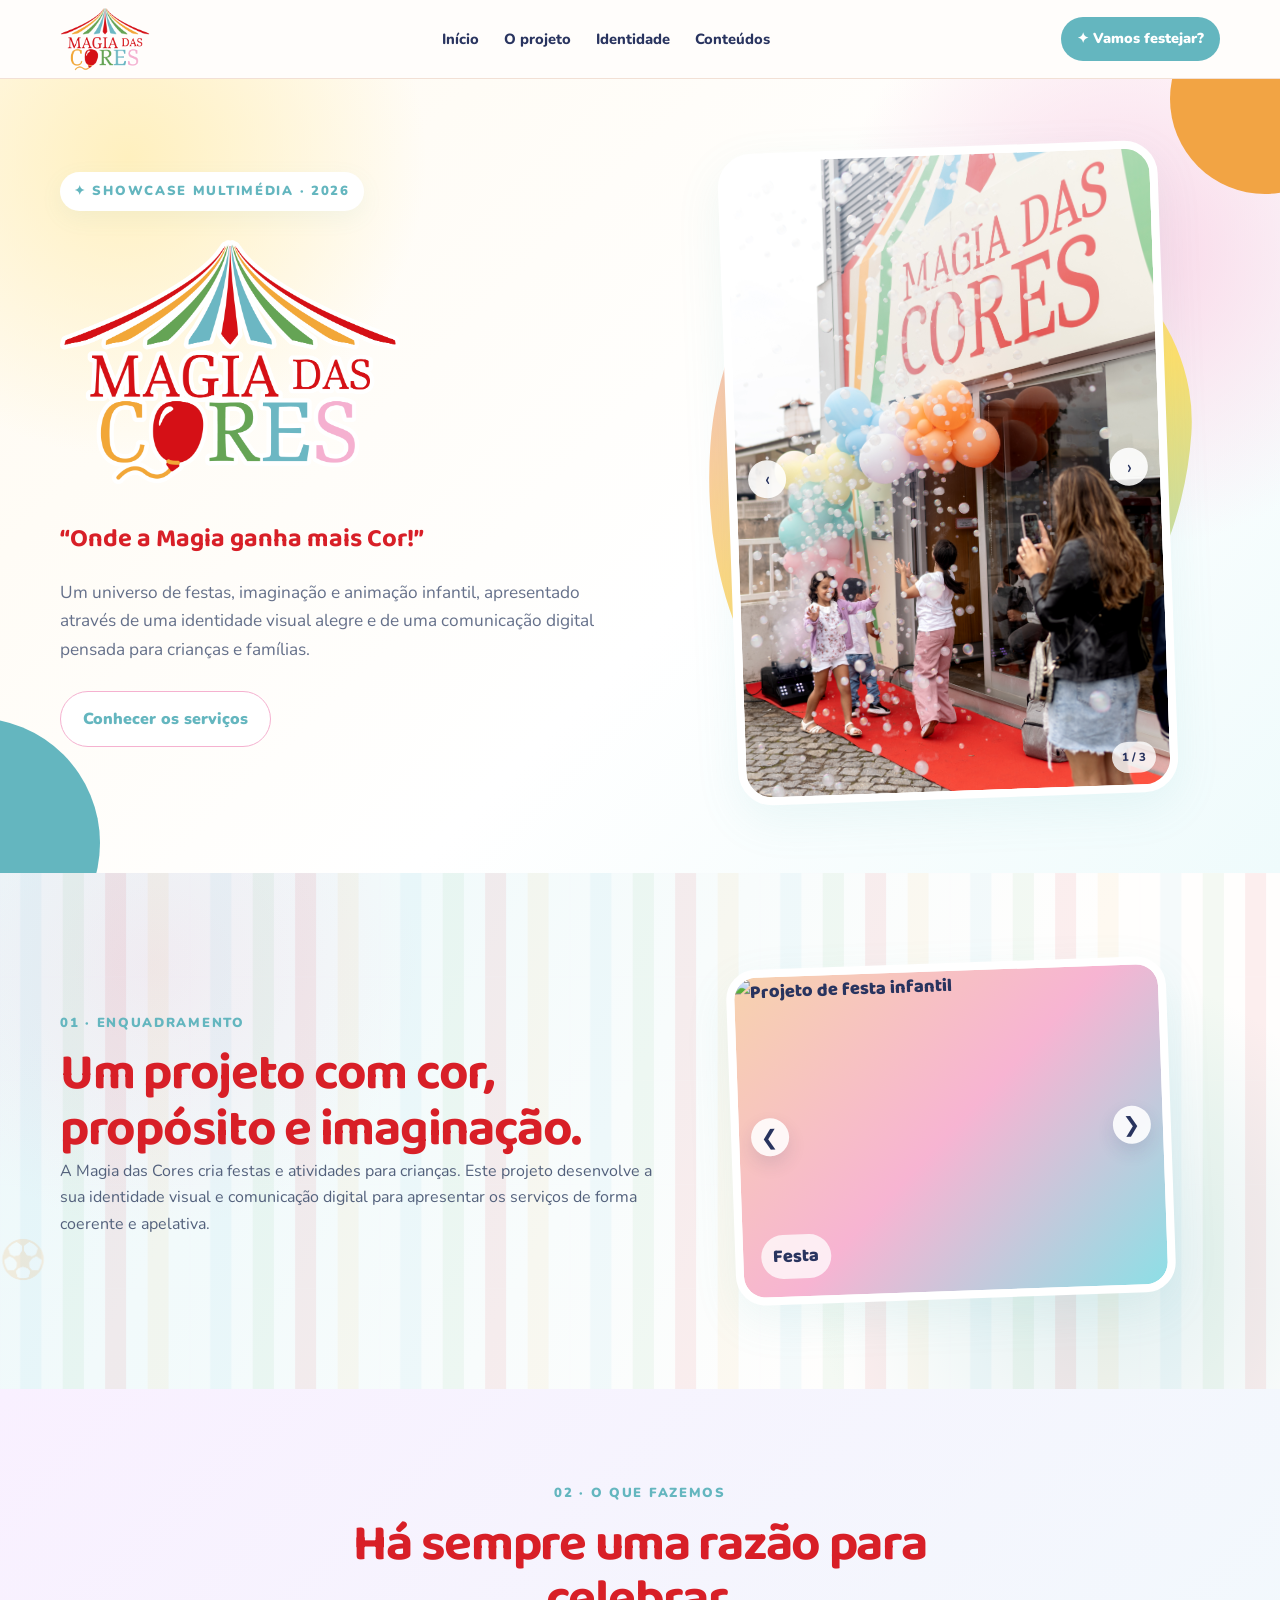
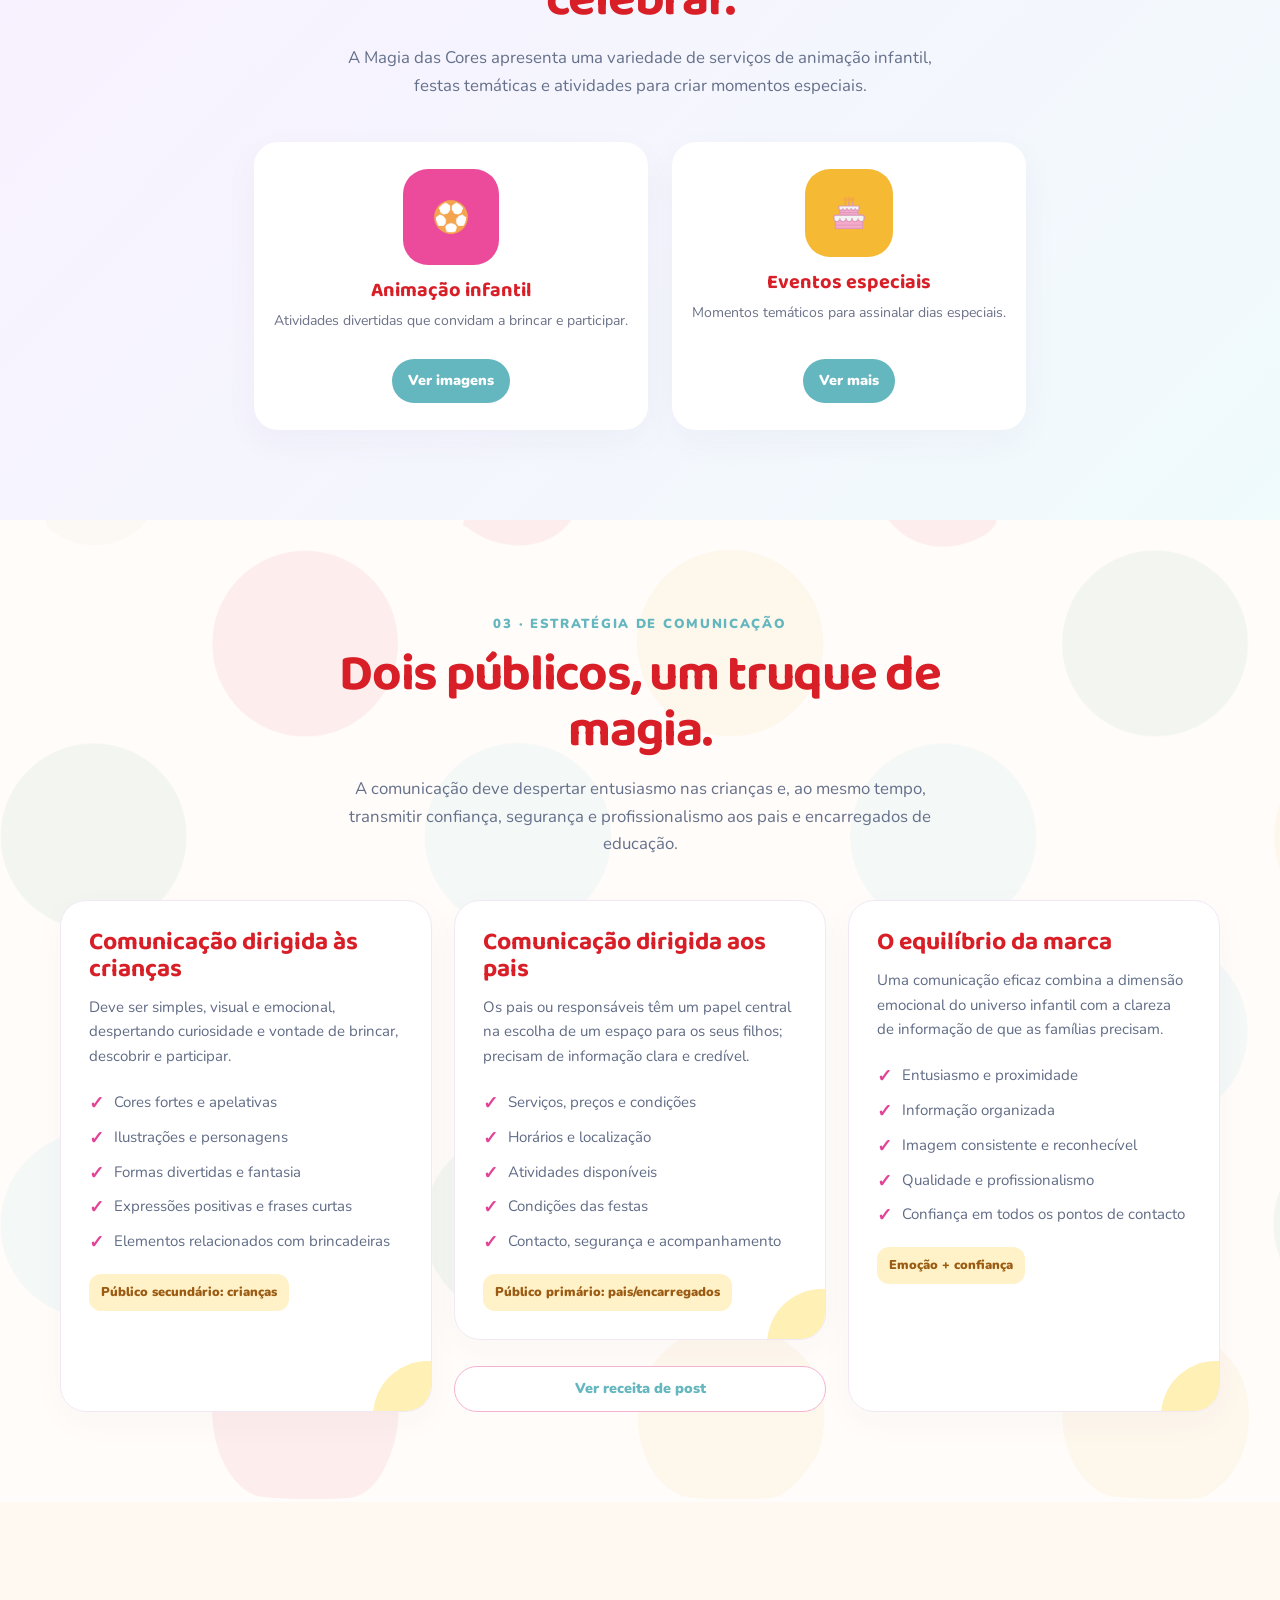
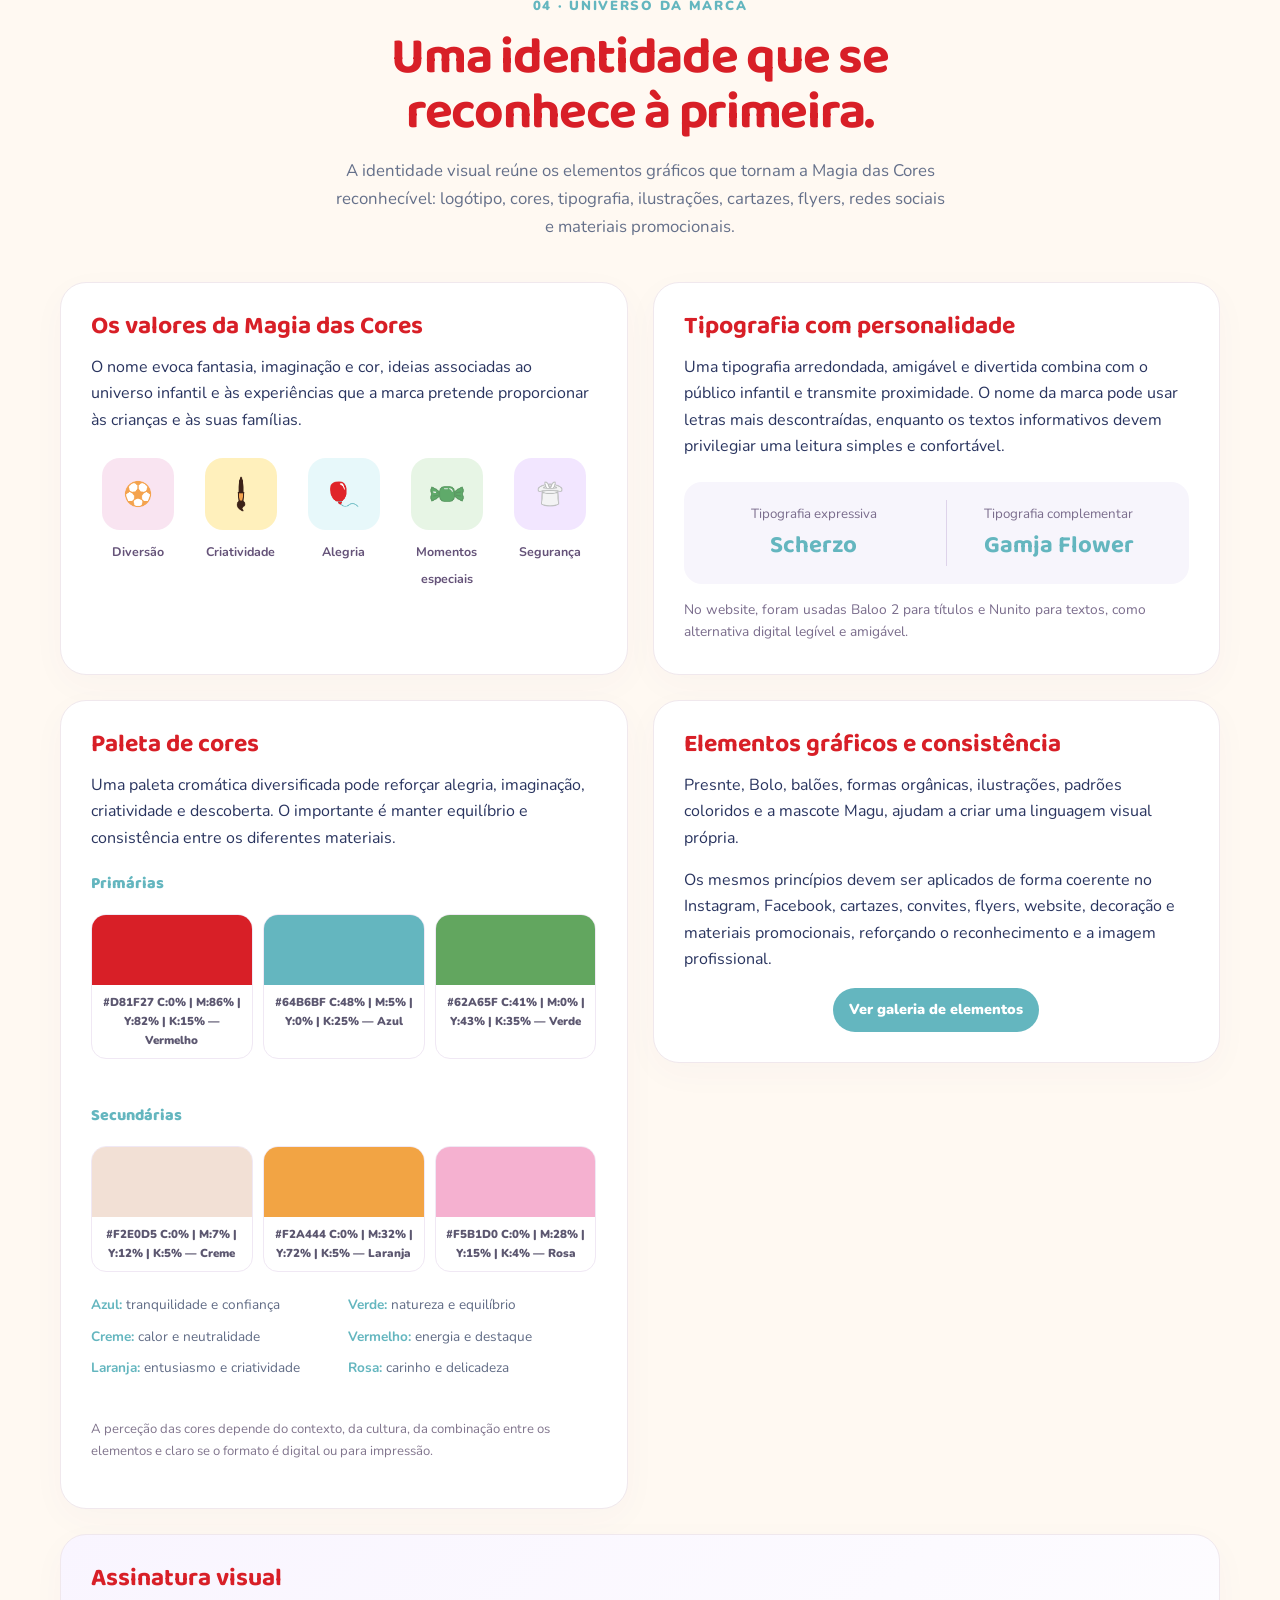
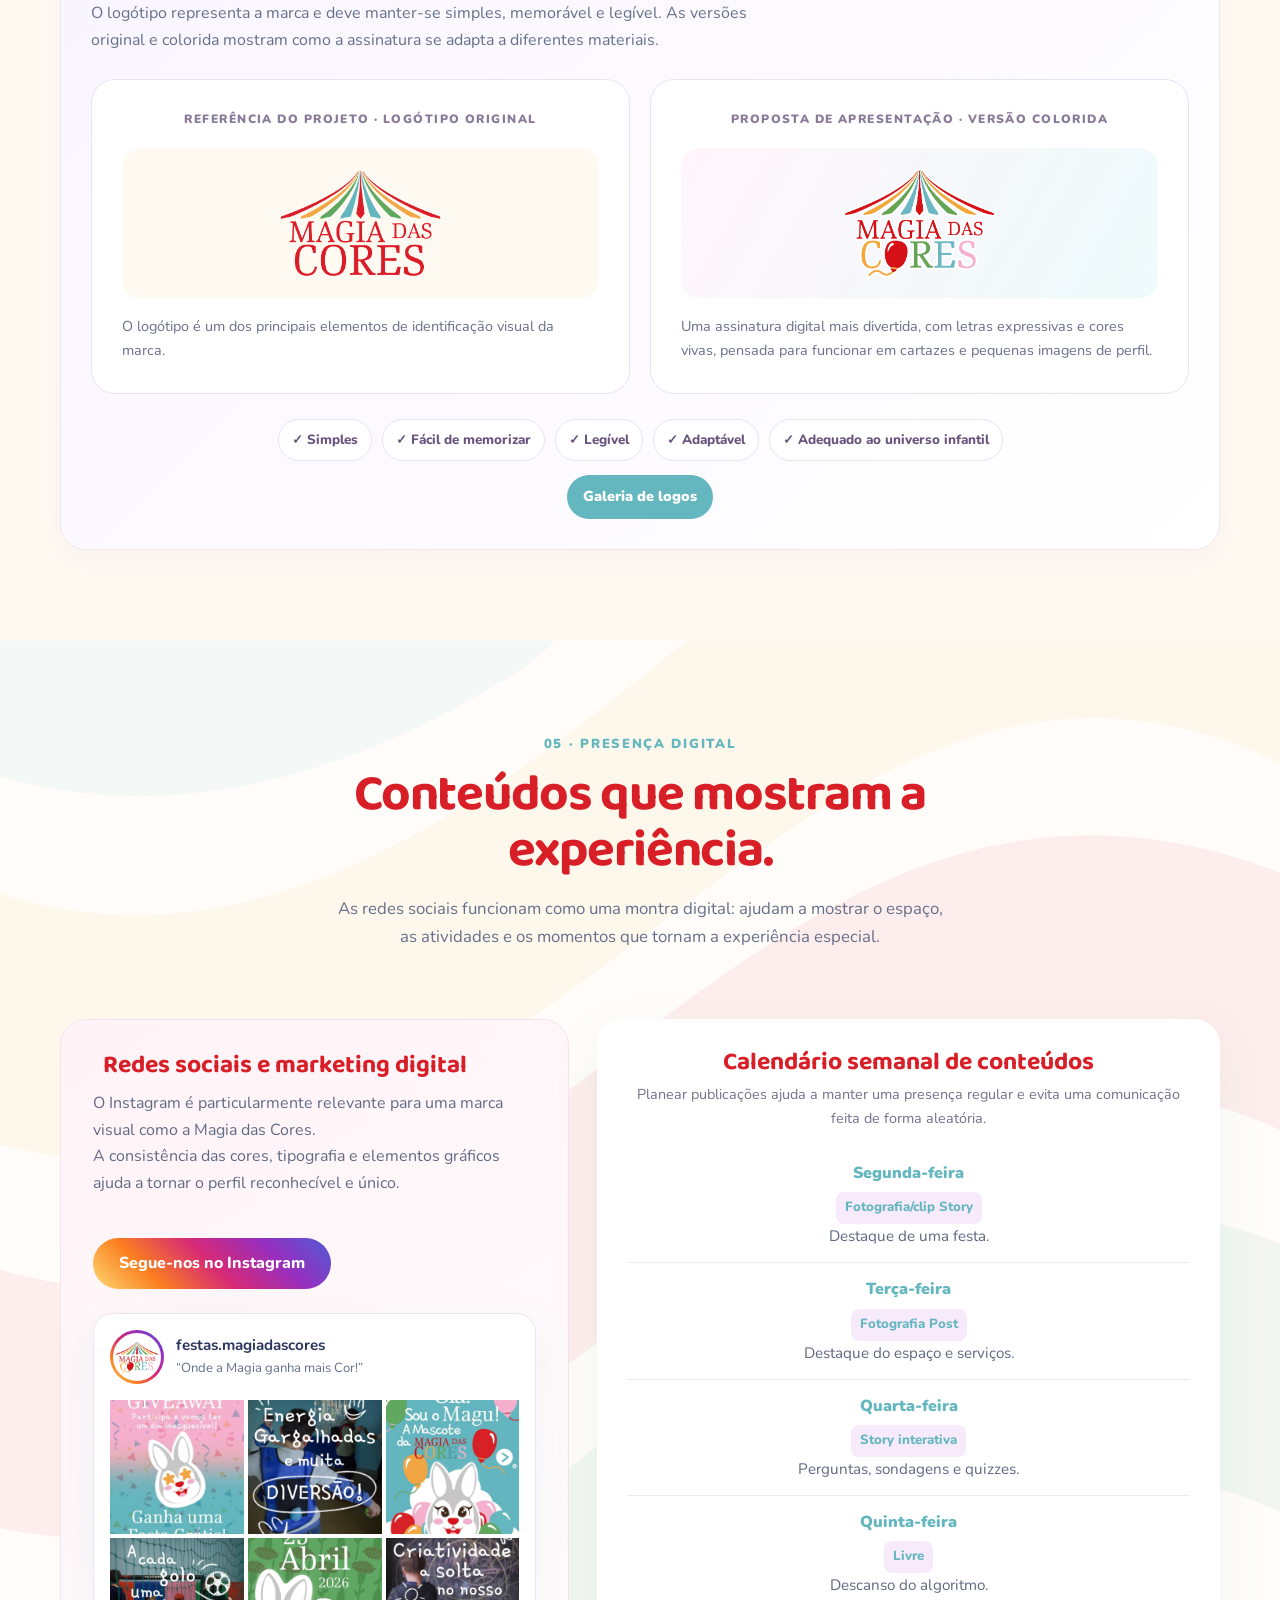
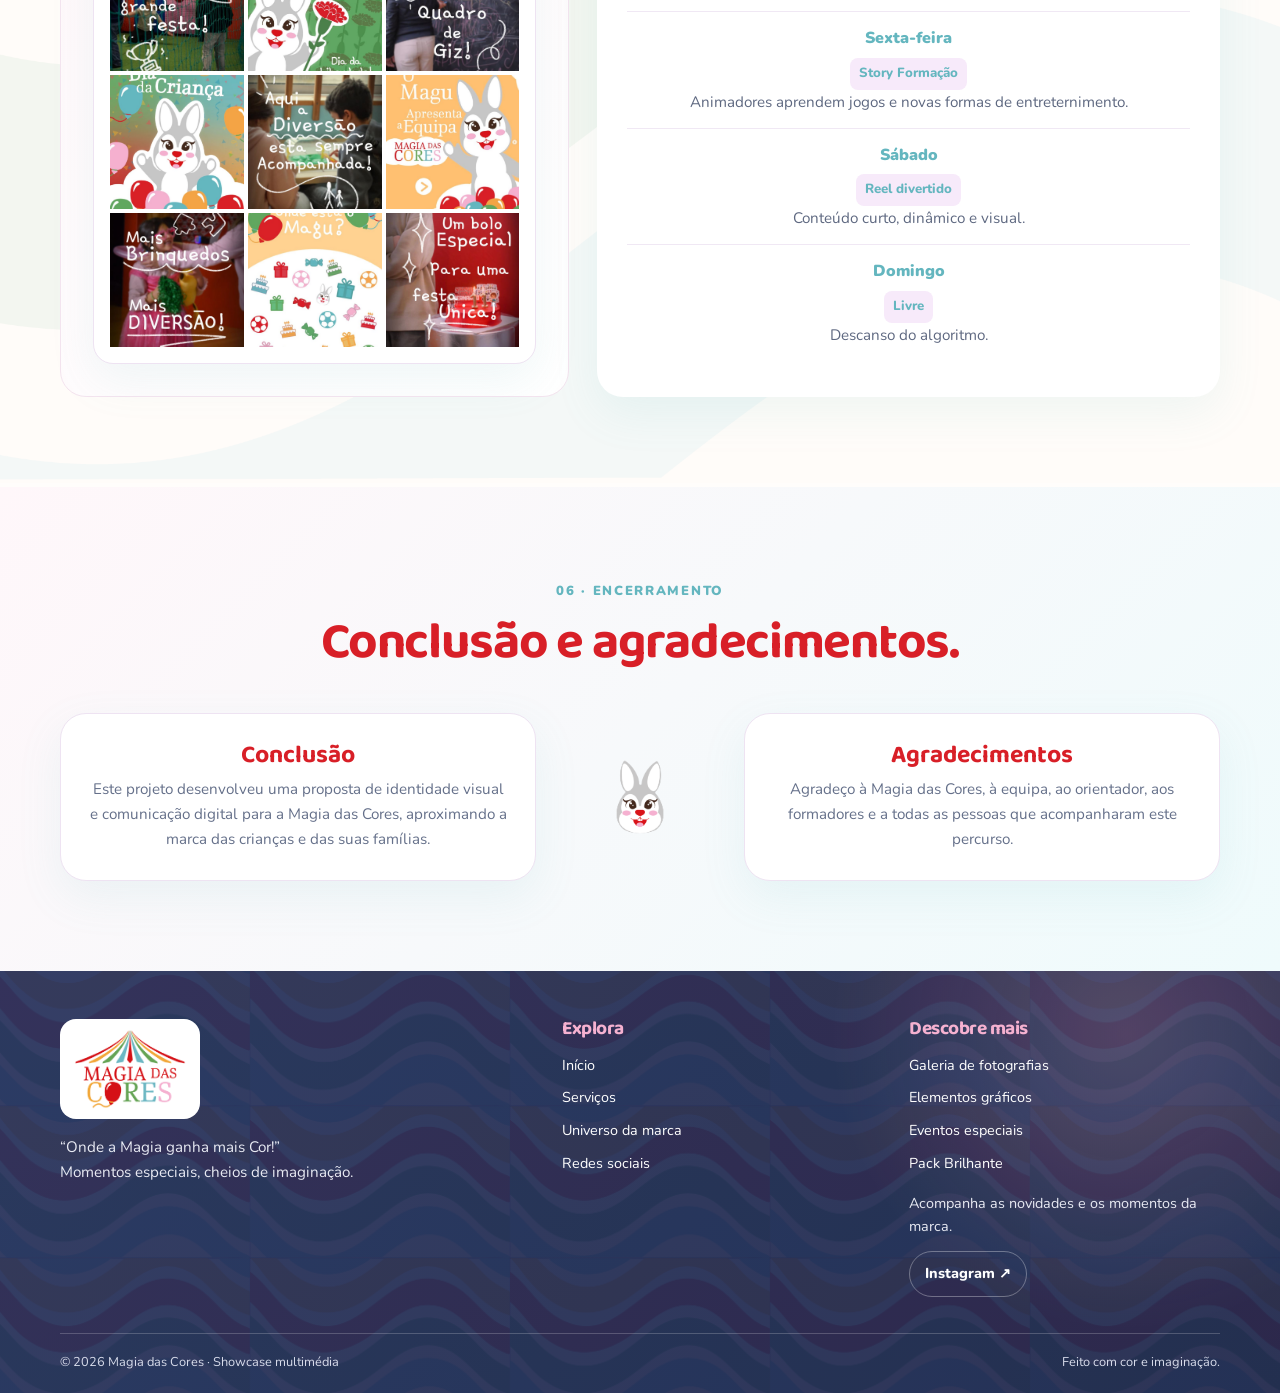
==== commit 1b17d613: "h" ====
--- a/index.html
+++ b/index.html
@@ -1264,8 +1264,8 @@
 
 .closing-magu-icon {
   align-self: center;
-  width: 64px;
-  height: 64px;
+  width: 160px;
+  height: 160px;
   object-fit: contain;
 }
 
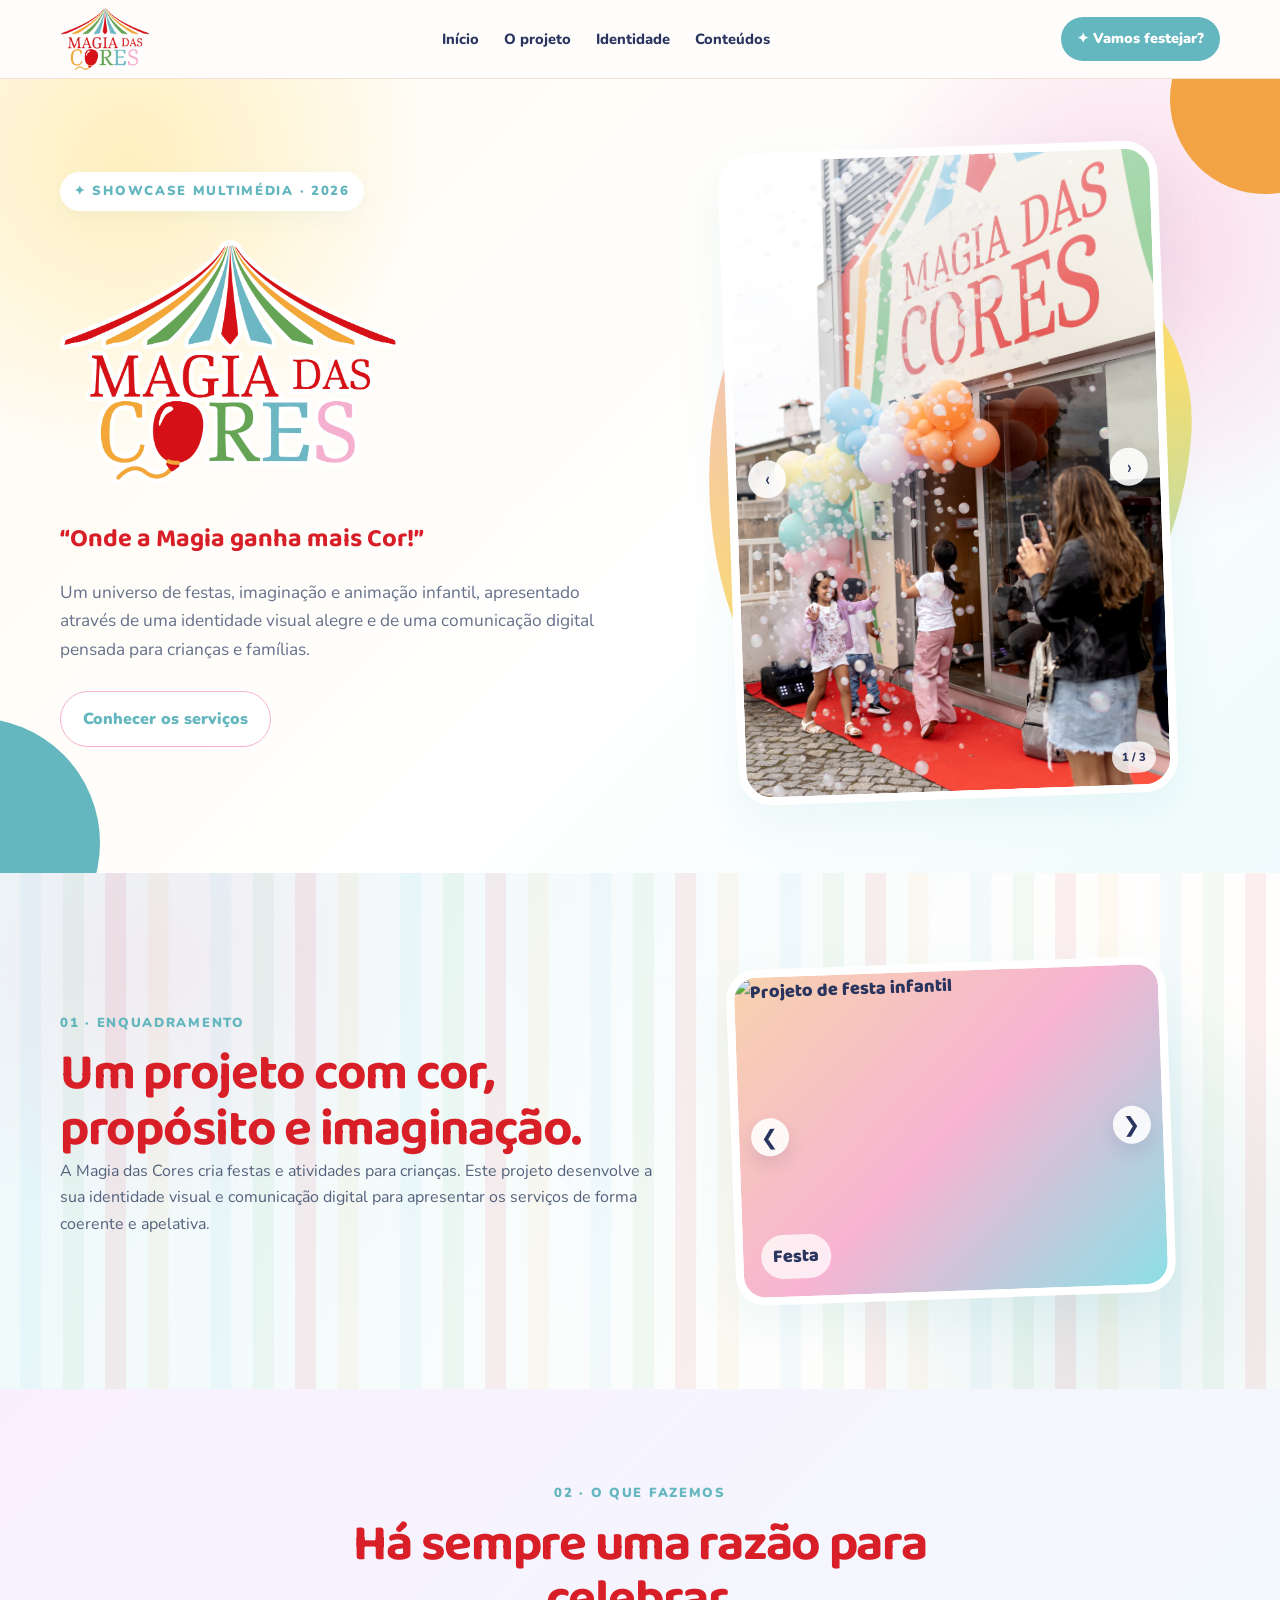
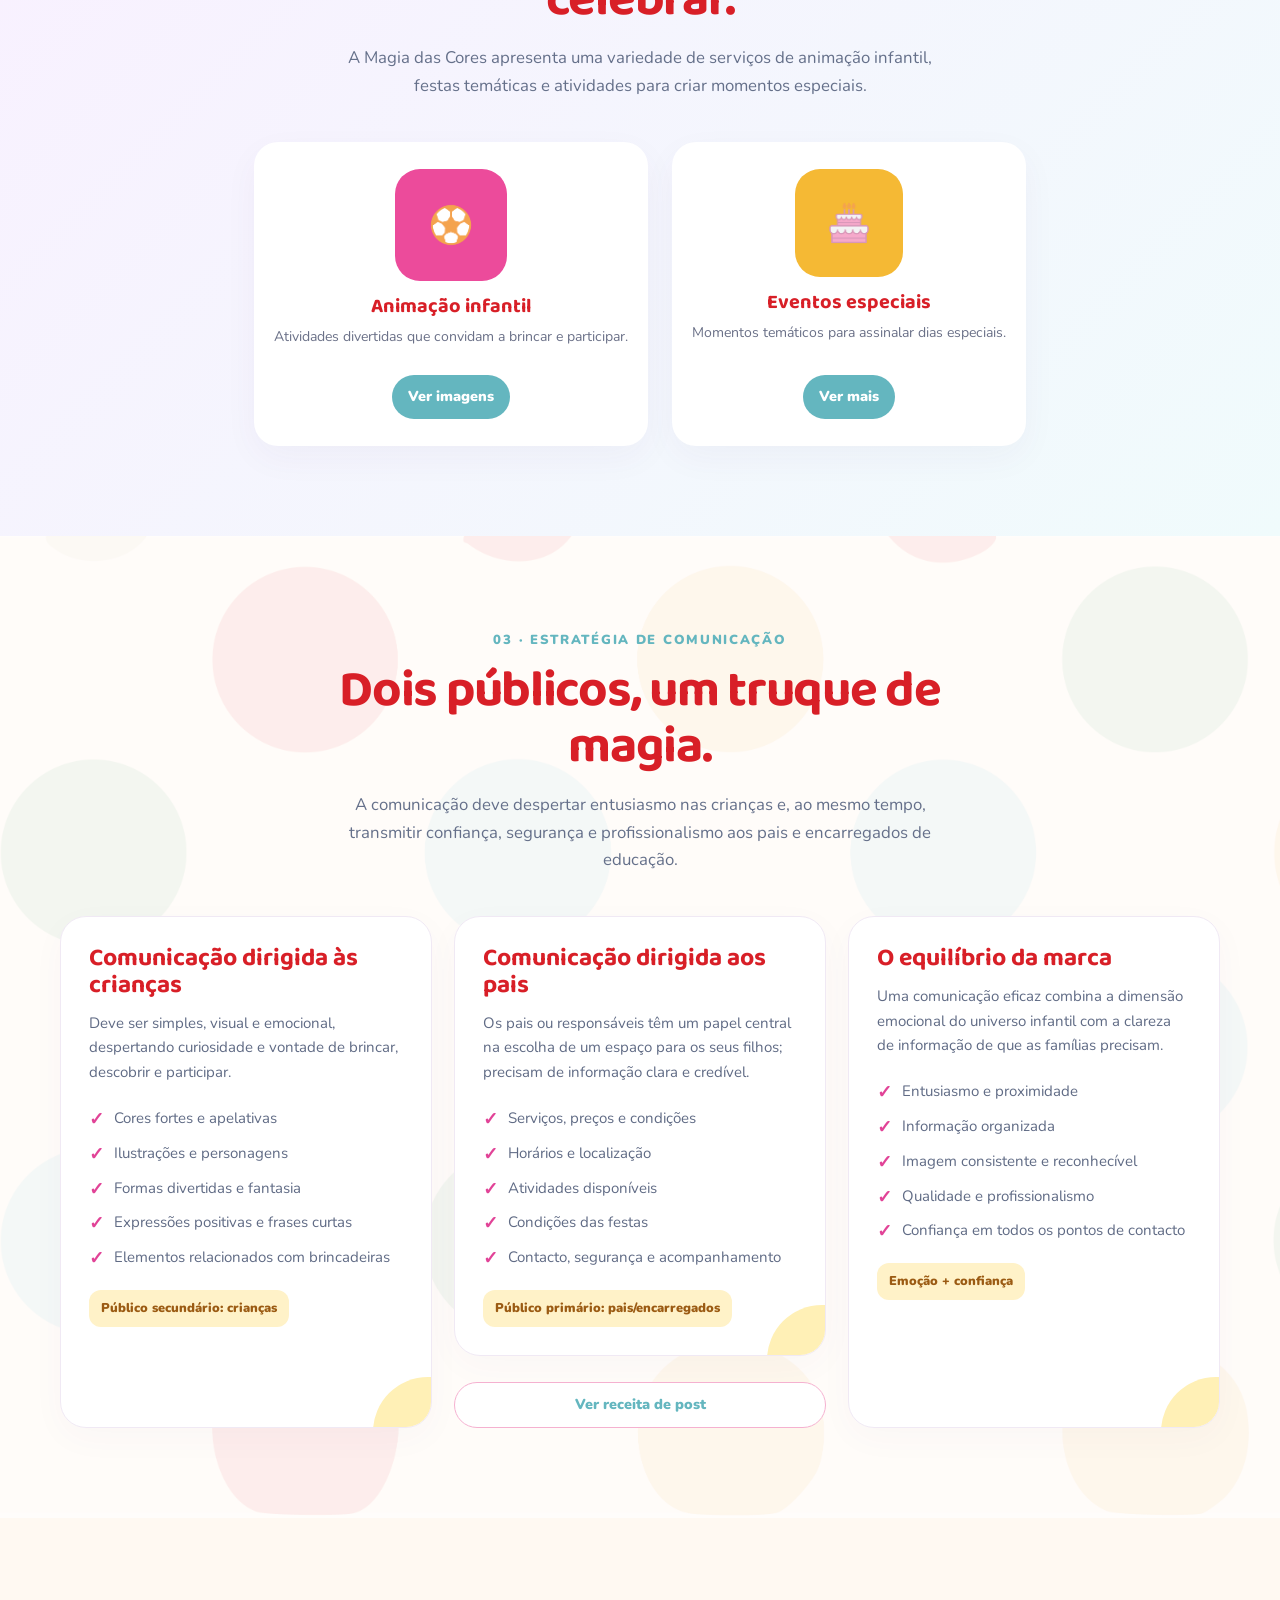
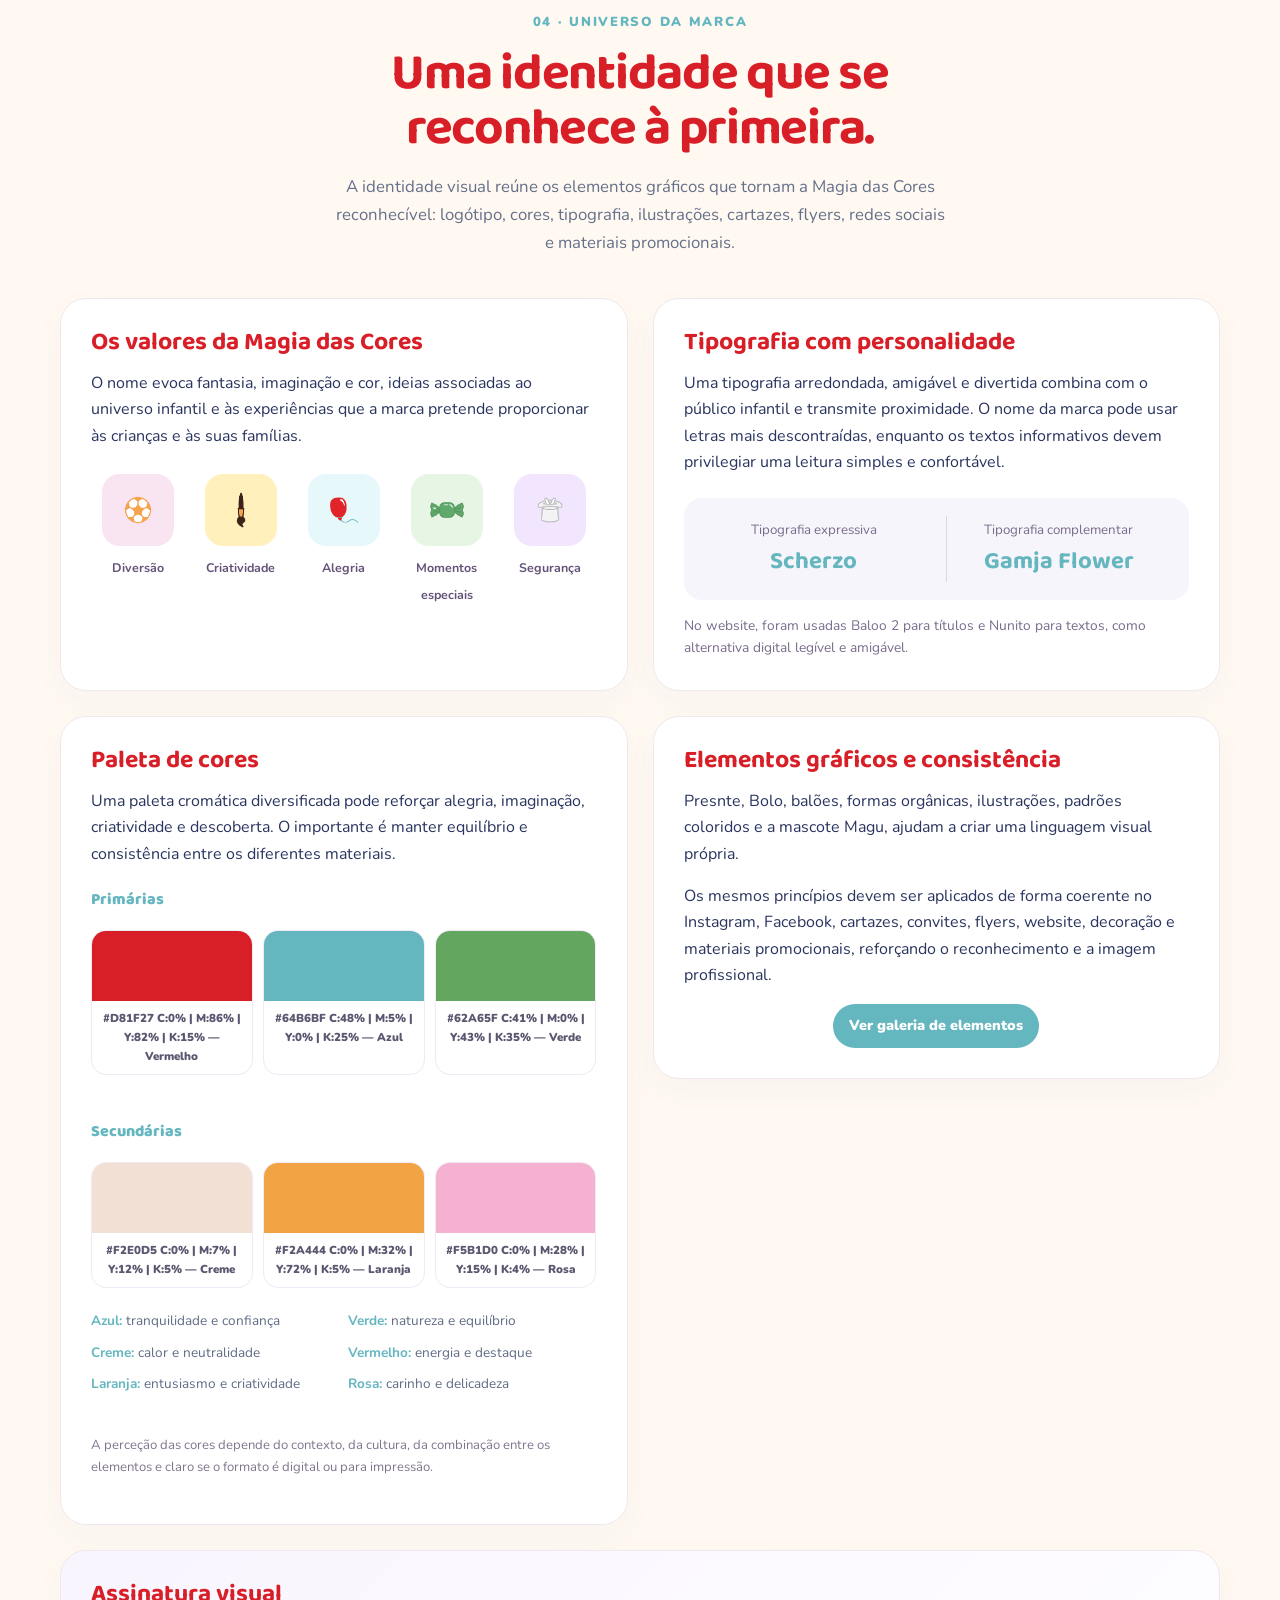
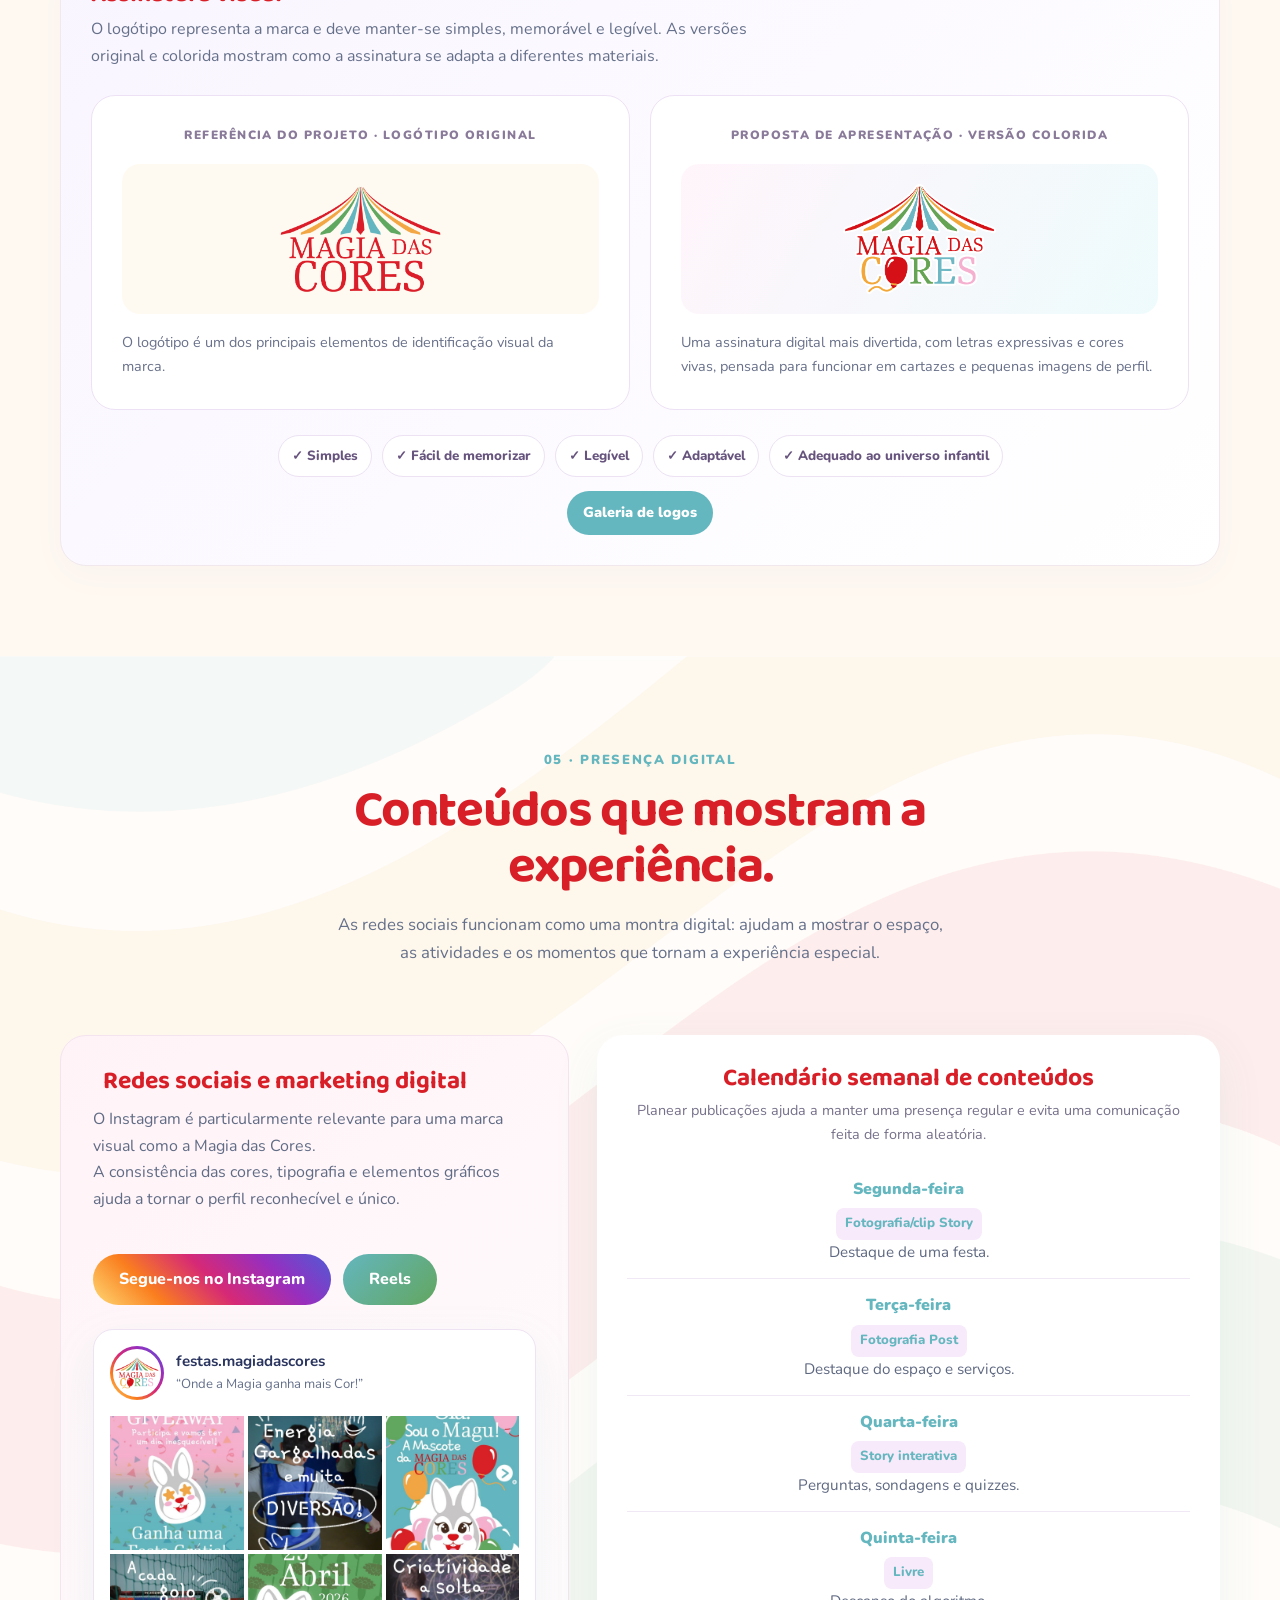
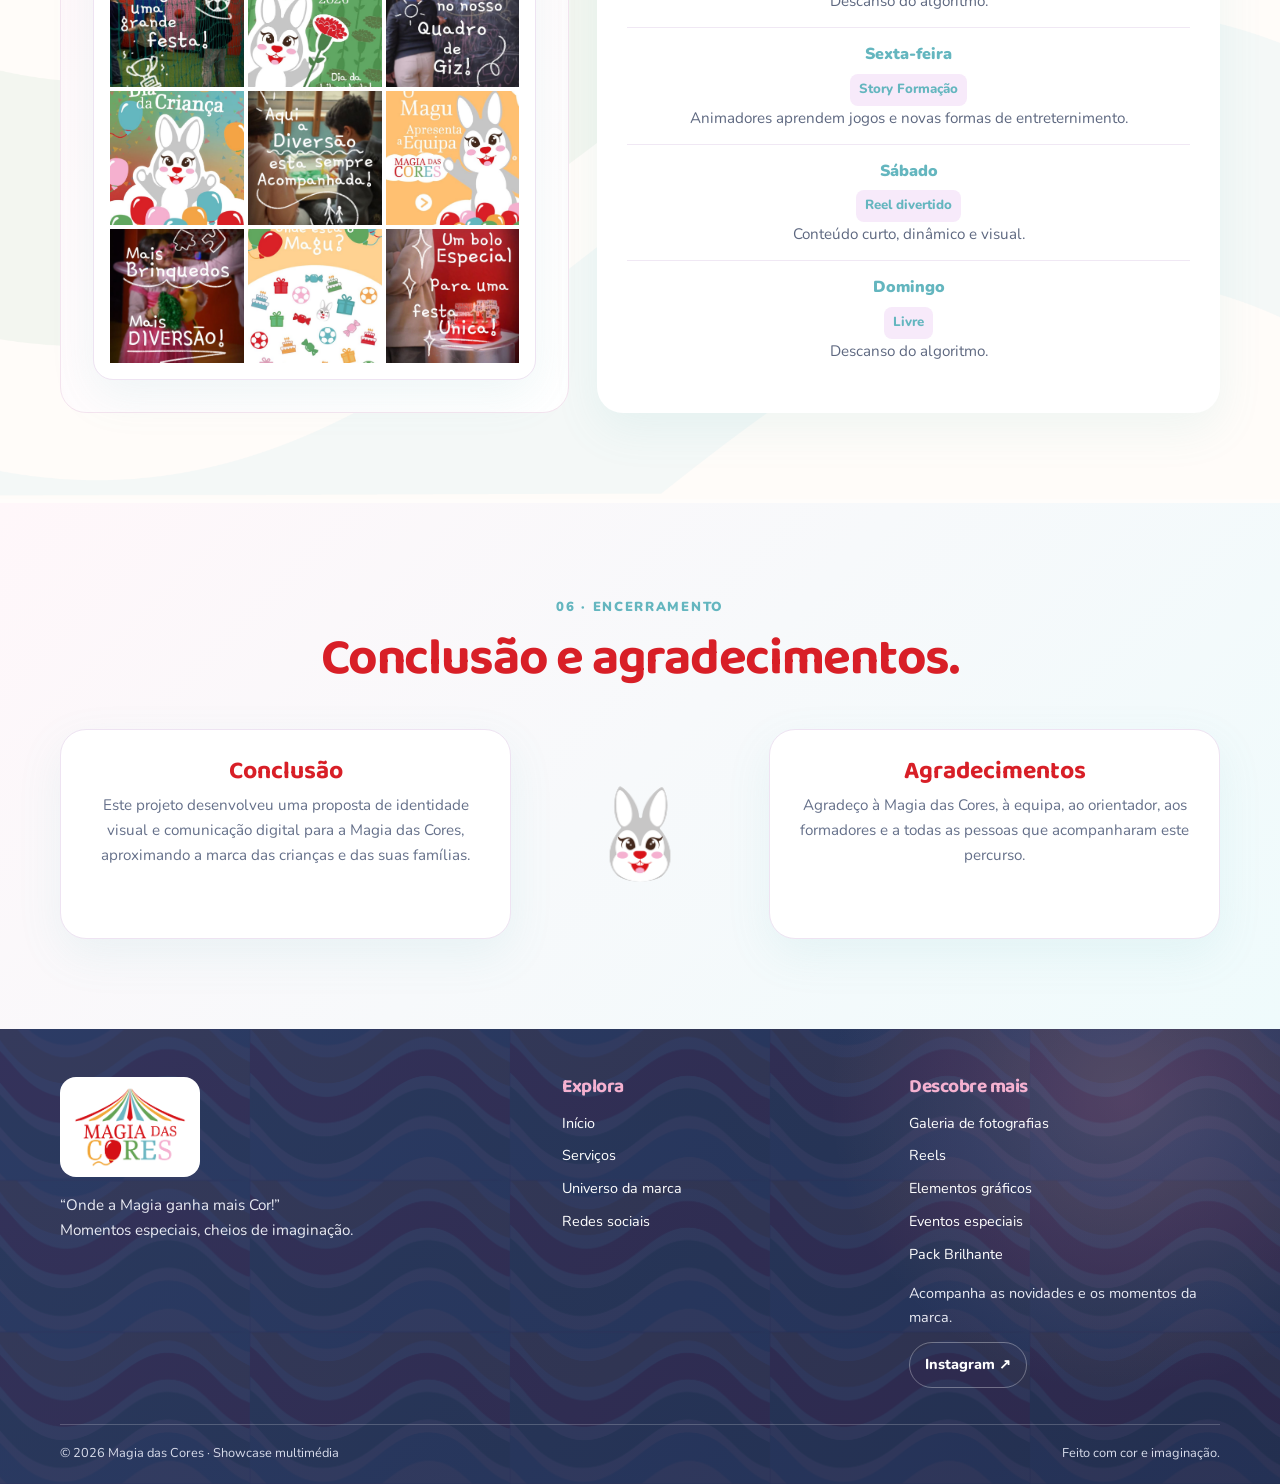
==== commit d5ba26e2: "hh" ====
--- a/index.html
+++ b/index.html
@@ -701,28 +701,15 @@
     linear-gradient(120deg, #eaf9fc, #fff 72%);
 }
 
-.about-section::before,
-.about-section::after {
+.about-section::before {
   position: absolute;
   z-index: -1;
-  content: "";
-  pointer-events: none;
-}
-
-.about-section::before {
   inset: 0;
   background: url("padrao01.png") repeat;
   background-size: 190px;
   opacity: 0.07;
-}
-
-.about-section::after {
-  top: 10%;
-  right: 4%;
-  width: 100%;
-  height: 80%;
-  background: url("bola.png") left 3% bottom 8% / 76px auto no-repeat;
-  opacity: 0.17;
+  content: "";
+  pointer-events: none;
 }
 
 .about-grid {
@@ -1122,6 +1109,16 @@
   transition: transform 0.3s ease, opacity 0.3s ease;
 }
 
+.social-actions {
+  display: flex;
+  flex-wrap: wrap;
+  gap: 12px;
+}
+
+.instagram-button--categories {
+  background: linear-gradient(135deg, #64b6bf, #62a65f);
+}
+
 .instagram-button:hover {
   transform: scale(1.05);
   opacity: 0.9;
@@ -1264,8 +1261,8 @@
 
 .closing-magu-icon {
   align-self: center;
-  width: 160px;
-  height: 160px;
+  width: 210px;
+  height: 210px;
   object-fit: contain;
 }
 
@@ -1516,8 +1513,8 @@
 }
 
 .service:nth-child(2) .service-icon {
-  width: 88px;
-  height: 88px;
+  width: 108px;
+  height: 108px;
   background: #f5b934;
 }
 
@@ -1536,8 +1533,8 @@
 }
 
 .service:nth-child(2) .service-icon img {
-  width: 80px;
-  height: 80px;
+  width: 100px;
+  height: 100px;
 }
 
 .service:nth-child(3) .service-icon img {
@@ -1546,13 +1543,13 @@
 }
 
 .service:first-child .service-icon {
-  width: 96px;
-  height: 96px;
+  width: 112px;
+  height: 112px;
 }
 
 .service:first-child .service-icon img {
-  width: 88px;
-  height: 88px;
+  width: 104px;
+  height: 104px;
 }
 
 .audience-section {
@@ -2446,13 +2443,23 @@
   }
 
   .service:nth-child(2) .service-icon {
-    width: 76px;
-    height: 76px;
+    width: 92px;
+    height: 92px;
   }
 
   .service:nth-child(2) .service-icon img {
-    width: 68px;
-    height: 68px;
+    width: 84px;
+    height: 84px;
+  }
+
+  .service:first-child .service-icon {
+    width: 100px;
+    height: 100px;
+  }
+
+  .service:first-child .service-icon img {
+    width: 92px;
+    height: 92px;
   }
 
   .quote-art {
@@ -2805,14 +2812,19 @@
           <p>O Instagram é particularmente relevante para uma marca visual como a Magia das Cores. <br> A consistência das cores, tipografia e elementos gráficos ajuda a tornar o perfil reconhecível e único.</p>
 <br>
         <!--TA AQUI O BOTAO CRLH-->
-          <a
-  href="https://www.instagram.com/festas.magiadascores"
-  class="instagram-button"
-  target="_blank"
-  rel="noopener noreferrer"
->
-  Segue-nos no Instagram
-</a>
+          <div class="social-actions">
+            <a
+              href="https://www.instagram.com/festas.magiadascores"
+              class="instagram-button"
+              target="_blank"
+              rel="noopener noreferrer"
+            >
+              Segue-nos no Instagram
+            </a>
+            <a class="instagram-button instagram-button--categories" href="reels.html">
+              Reels
+            </a>
+          </div>
 
           <section class="instagram-preview" aria-label="Pré-visualização do perfil no Instagram">
             <div class="instagram-profile">
@@ -2899,6 +2911,7 @@
         <h2 class="footer-heading">Descobre mais</h2>
         <nav class="footer-links" aria-label="Mais páginas">
           <a href="aniinfantil.html">Galeria de fotografias</a>
+          <a href="reels.html">Reels</a>
           <a href="elementos.html">Elementos gráficos</a>
           <a href="eventos.html">Eventos especiais</a>
           <a href="packbrilhante.html">Pack Brilhante</a>
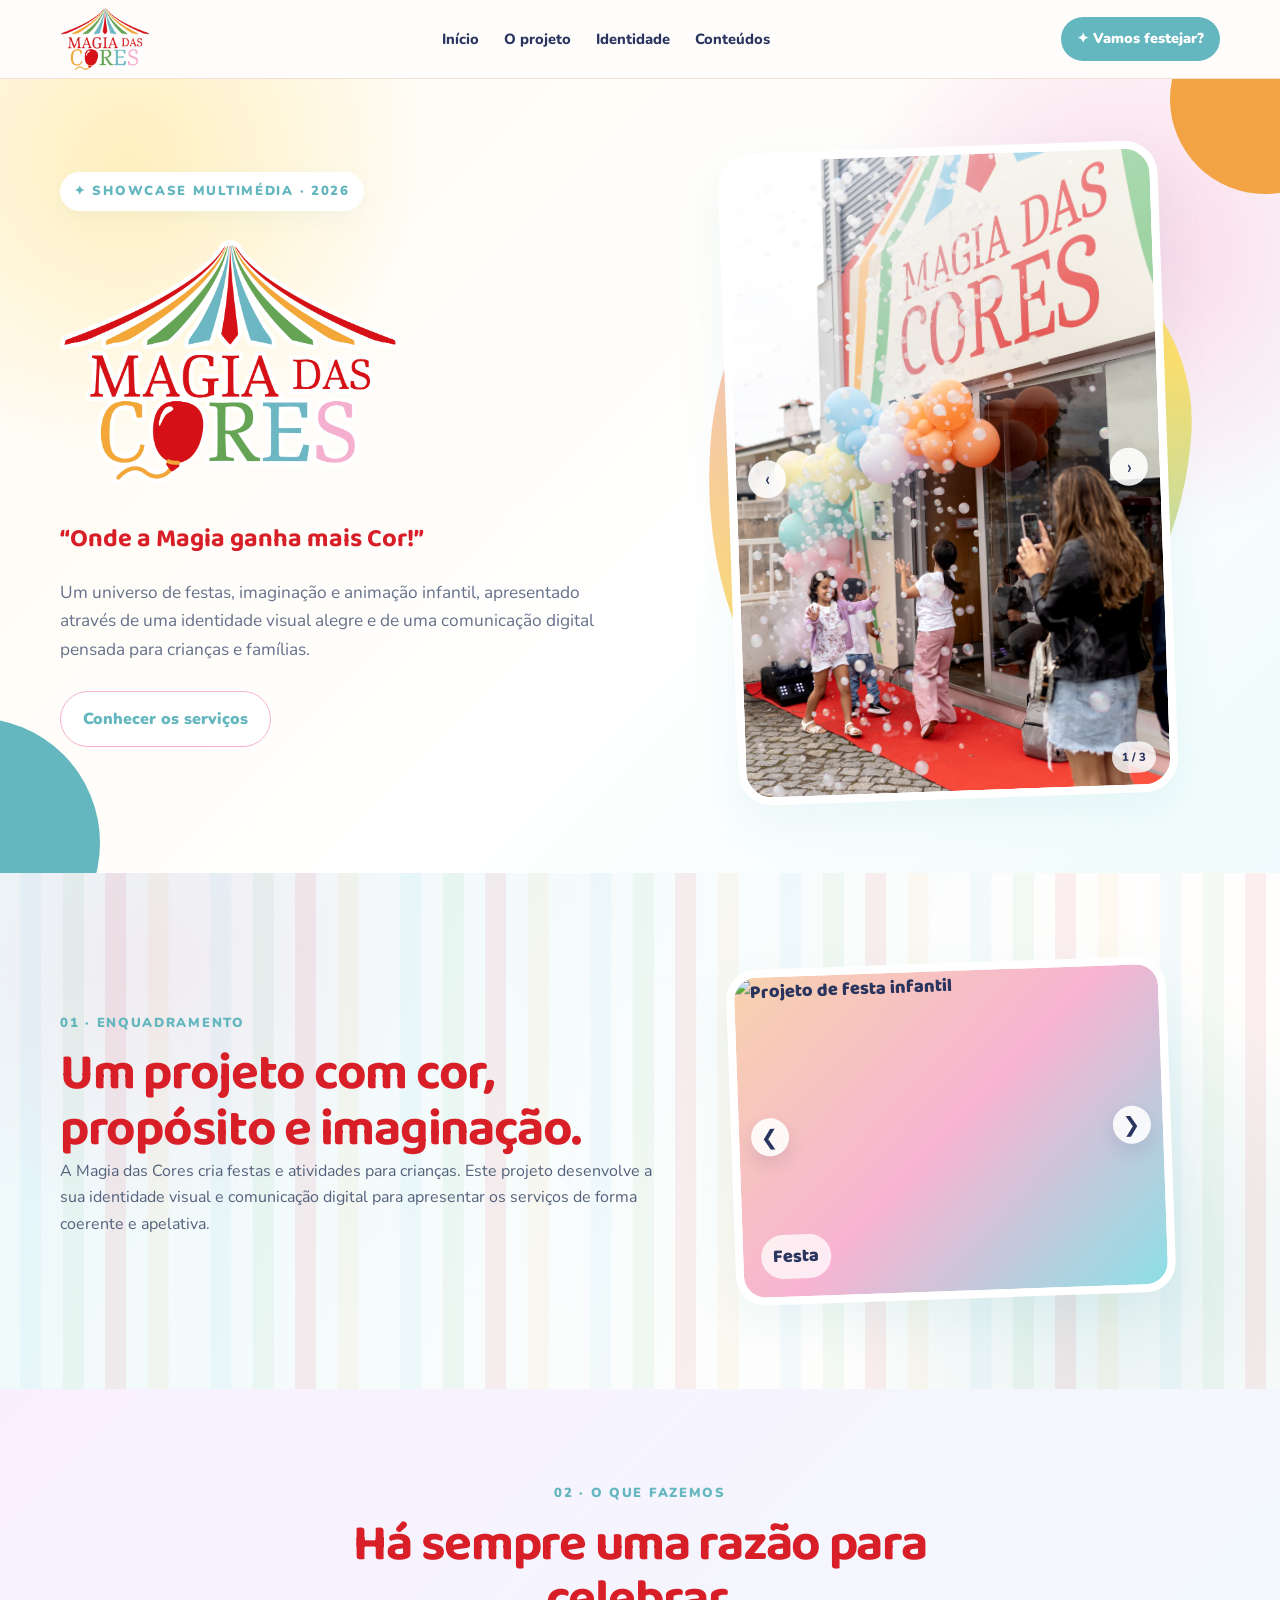
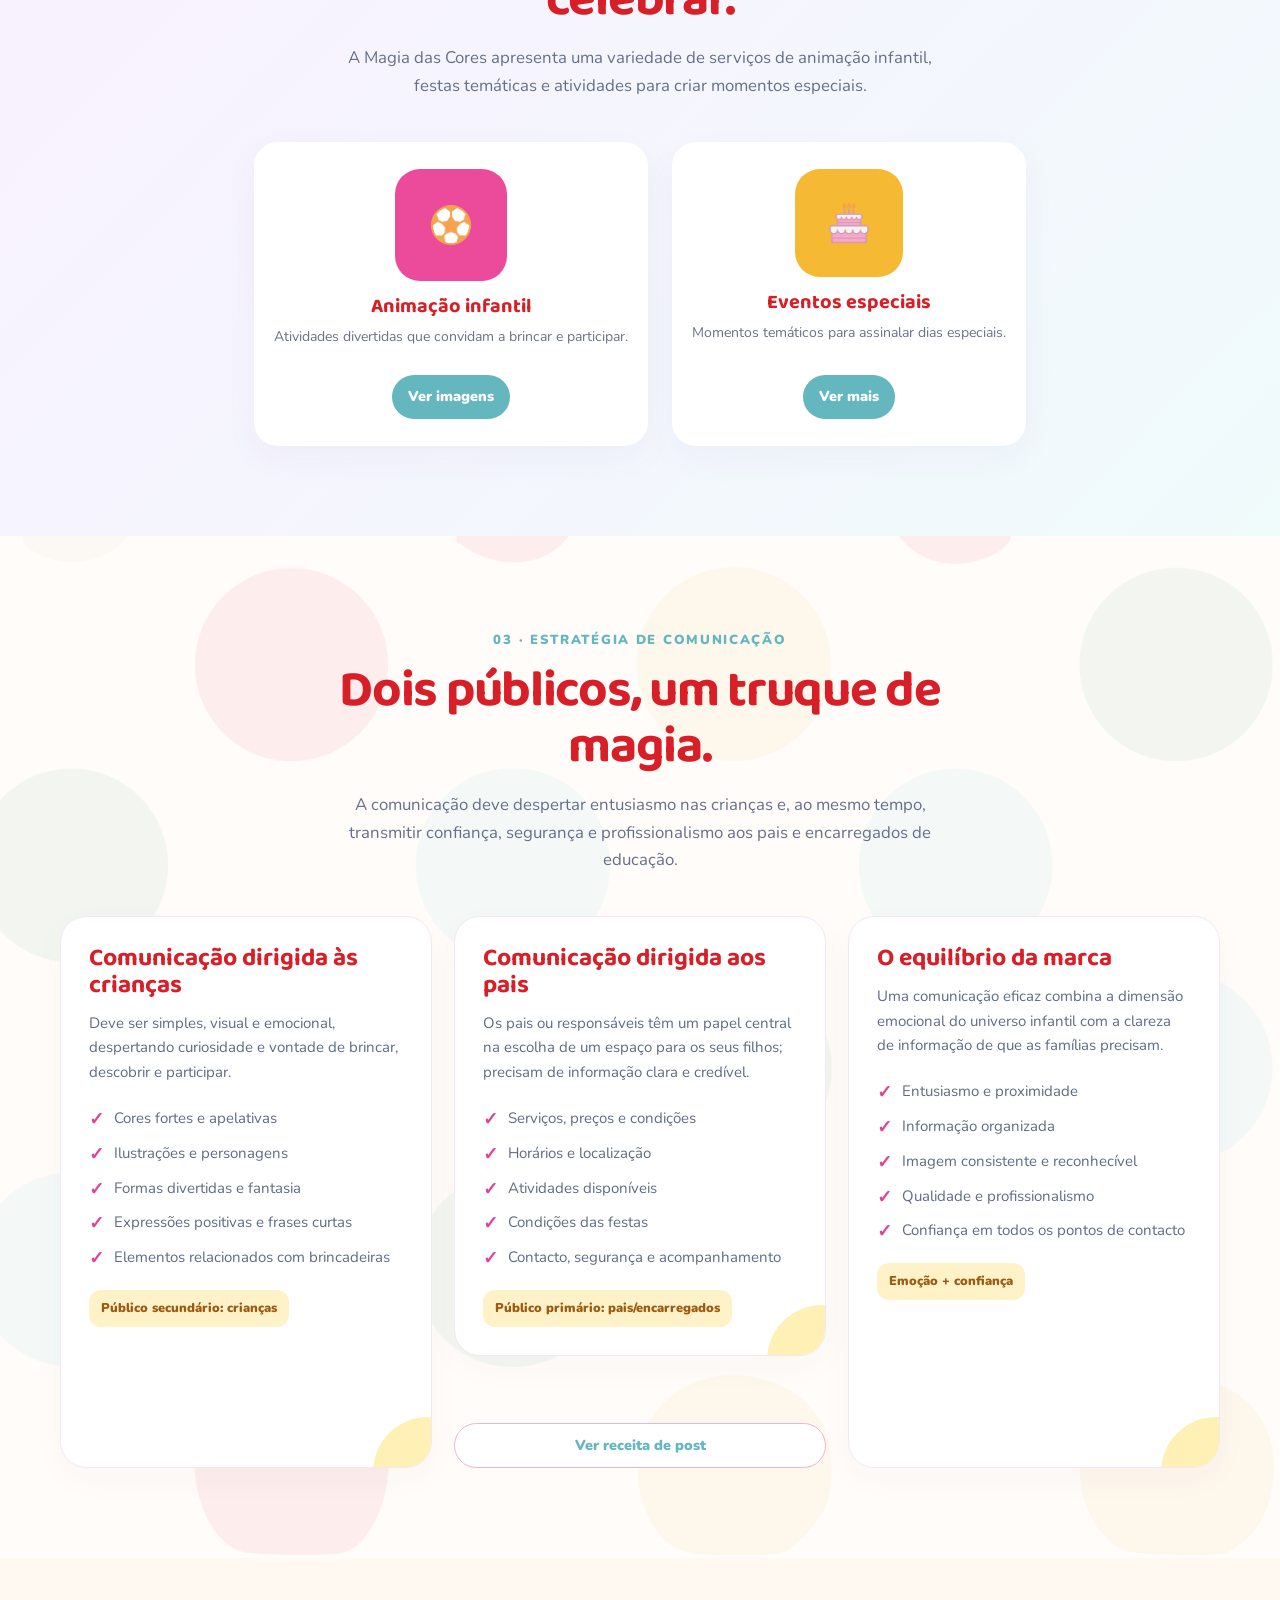
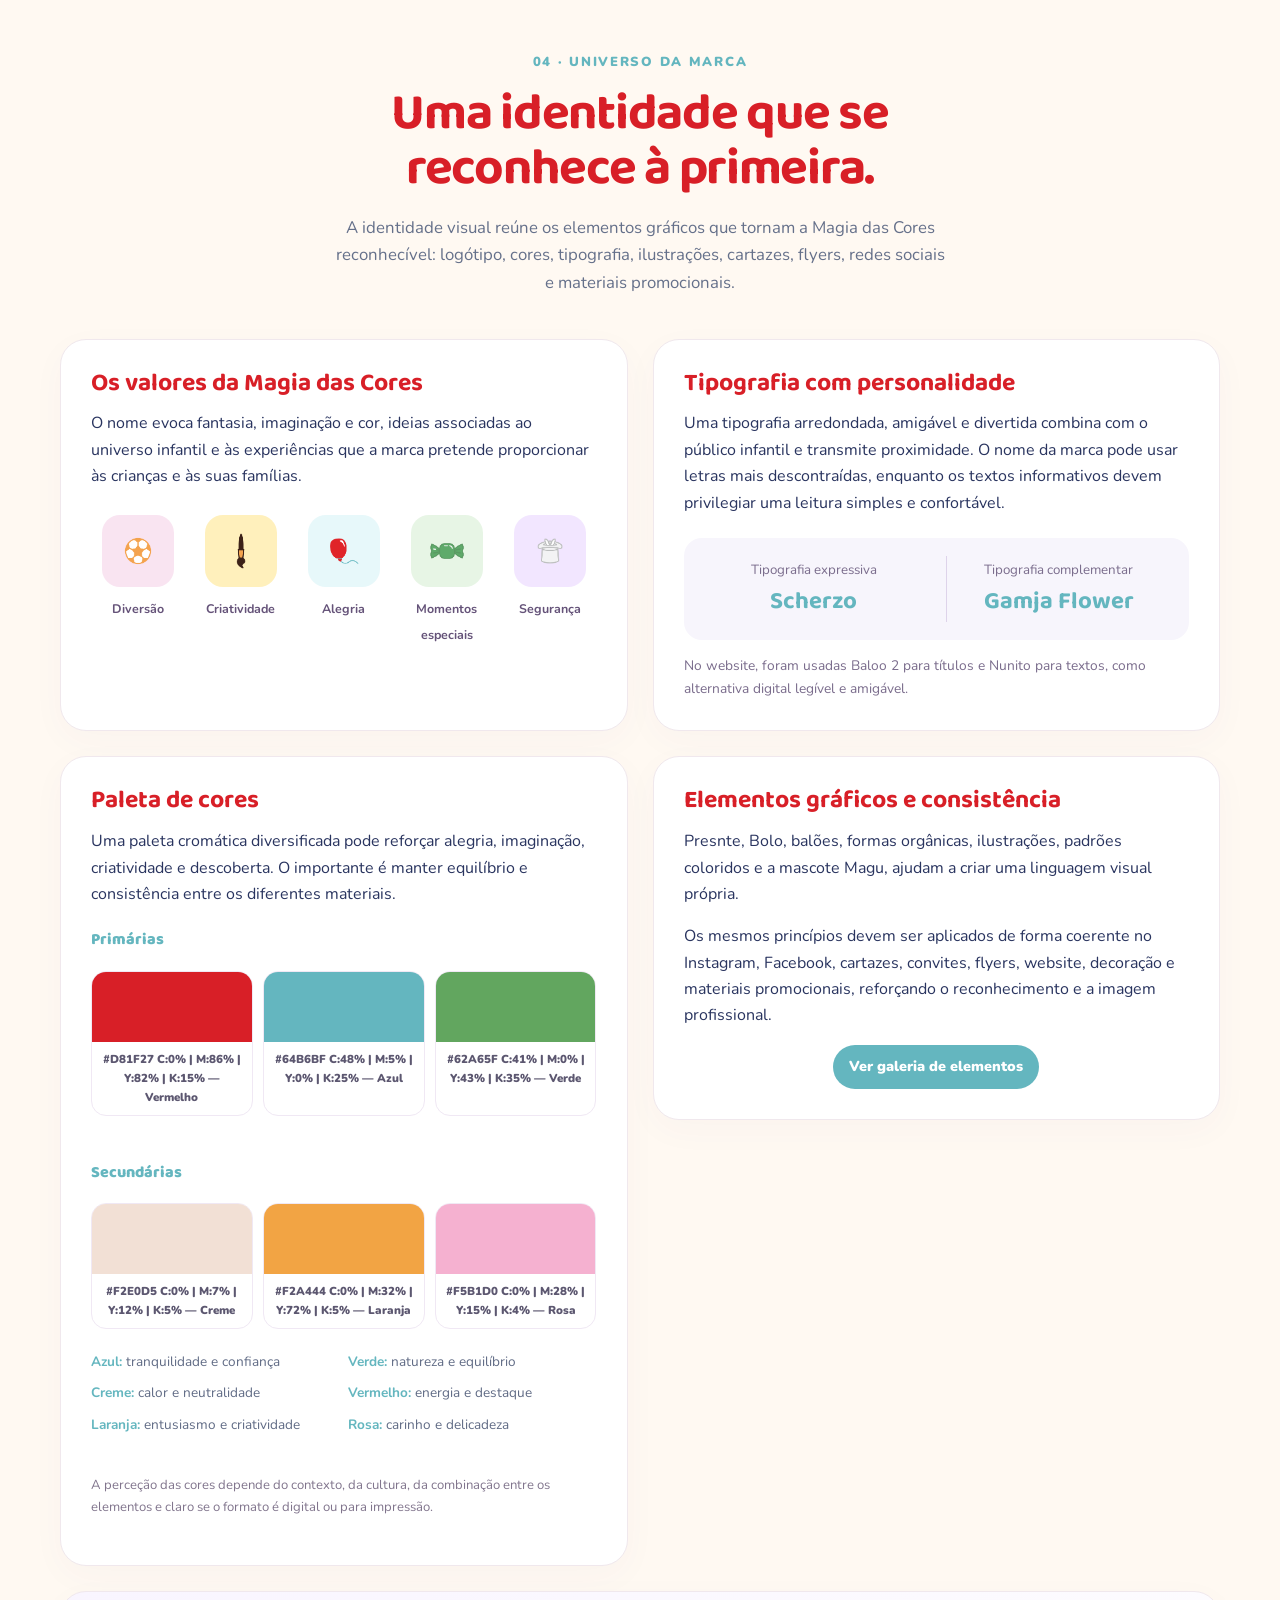
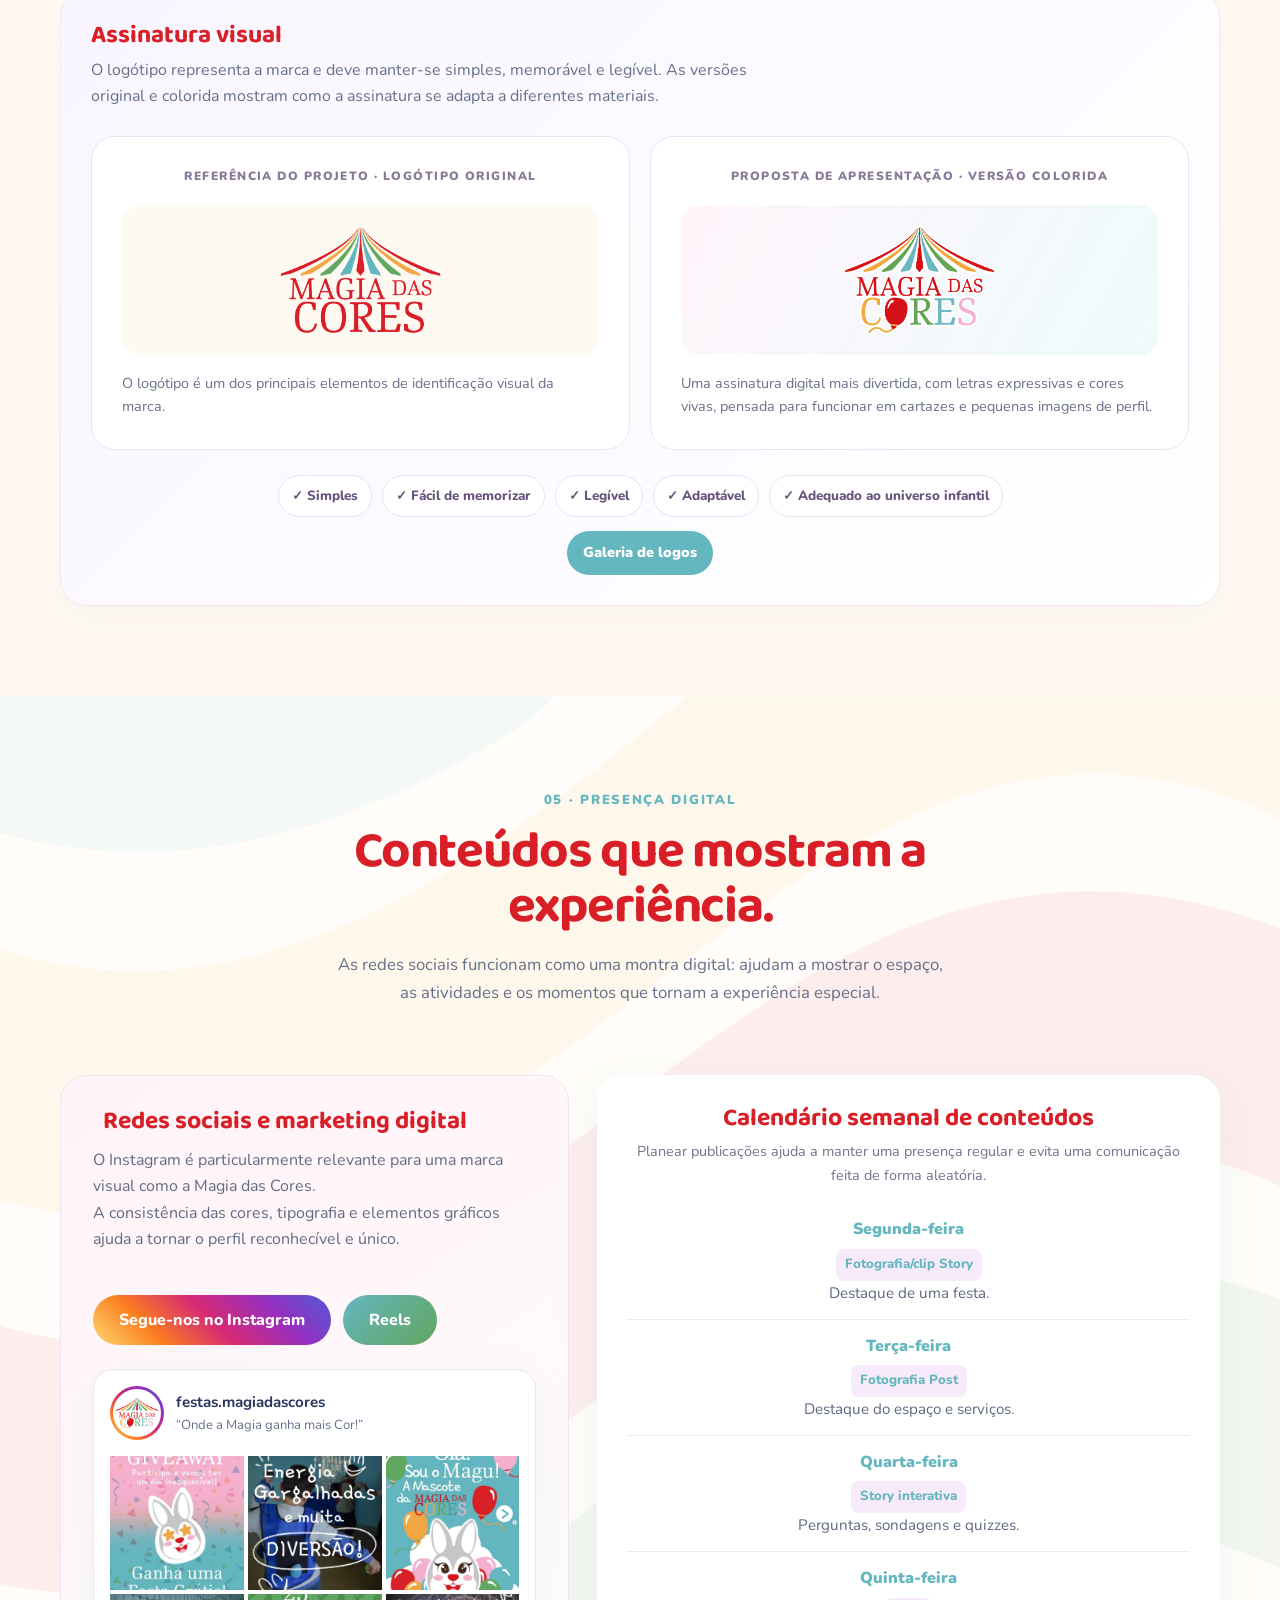
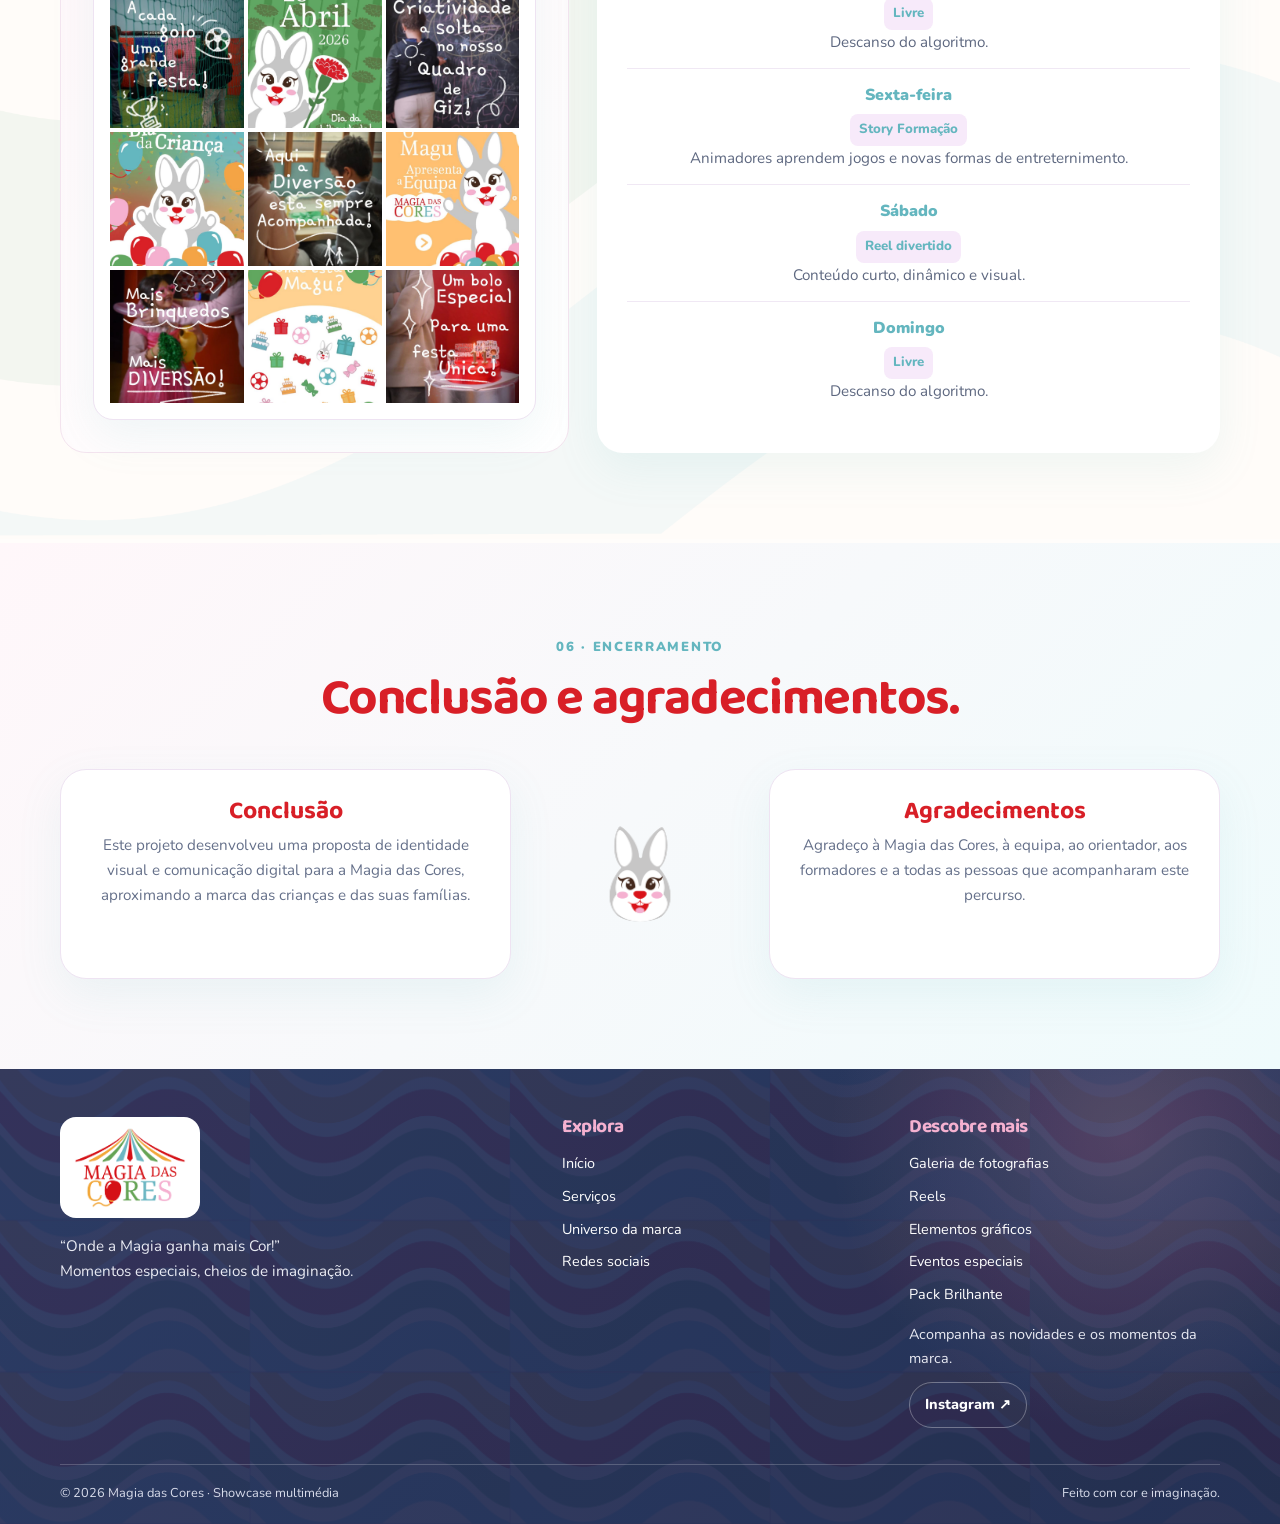
==== commit 2388c6e0: "Merge branch 'main' of https://github.com/RedLous/MDC" ====
--- a/index.html
+++ b/index.html
@@ -1644,7 +1644,7 @@
 }
 
 
-/*14. Packs e preços que tbm tens que os vender */
+/*14. Packs e preços que tbm tens que os vender lol */
 
 .pack-section {
   background: var(--white);
@@ -1949,7 +1949,7 @@
   color: #28a7b5;
 }
 
-/* Actual image logo inside the showcase */
+/* Actual image logos inside the showcases */
 .logo-demo img {
   width: auto;
   max-width: 85%;
@@ -2152,7 +2152,7 @@
 }
 
 /*era uma vez disseram que pareço crazy*/
-/* 19. TABLET STYLES harry styles? */
+/* 19. TABLET STYLES harry styles? */ /*tas bem?*/
 
 @media (max-width: 950px) {
   :root {
@@ -2369,7 +2369,7 @@
 }
 
 
-/* 21. TBM SMALL TELES so nao da pa nokias*/
+/* 21. TBM SMALL TELES so nao da pa nokias*/ /*es memodefeciente*/
 
 @media (max-width: 430px) {
   h1 {
@@ -2654,6 +2654,7 @@
 
           <!--*ta dificil por aqui lista no notebook-->
 <!--anota falta fotos-->
+          <!--bro onde foi o botao-->
           
           <div class="audience-card-with-action">
             <article class="info-card flip-card">
@@ -2678,7 +2679,8 @@
                 </div>
               </div>
             </article>
-            <button class="btn btn-secondary btn-small post-recipe-button" type="button" data-post-recipe="families">Ver receita de post</button>
+            <!--BOTAO-->
+            <br><button class="btn btn-secondary btn-small post-recipe-button" type="button" data-post-recipe="families">Ver receita de post</button>
           </div>
 
           <article class="info-card flip-card">
